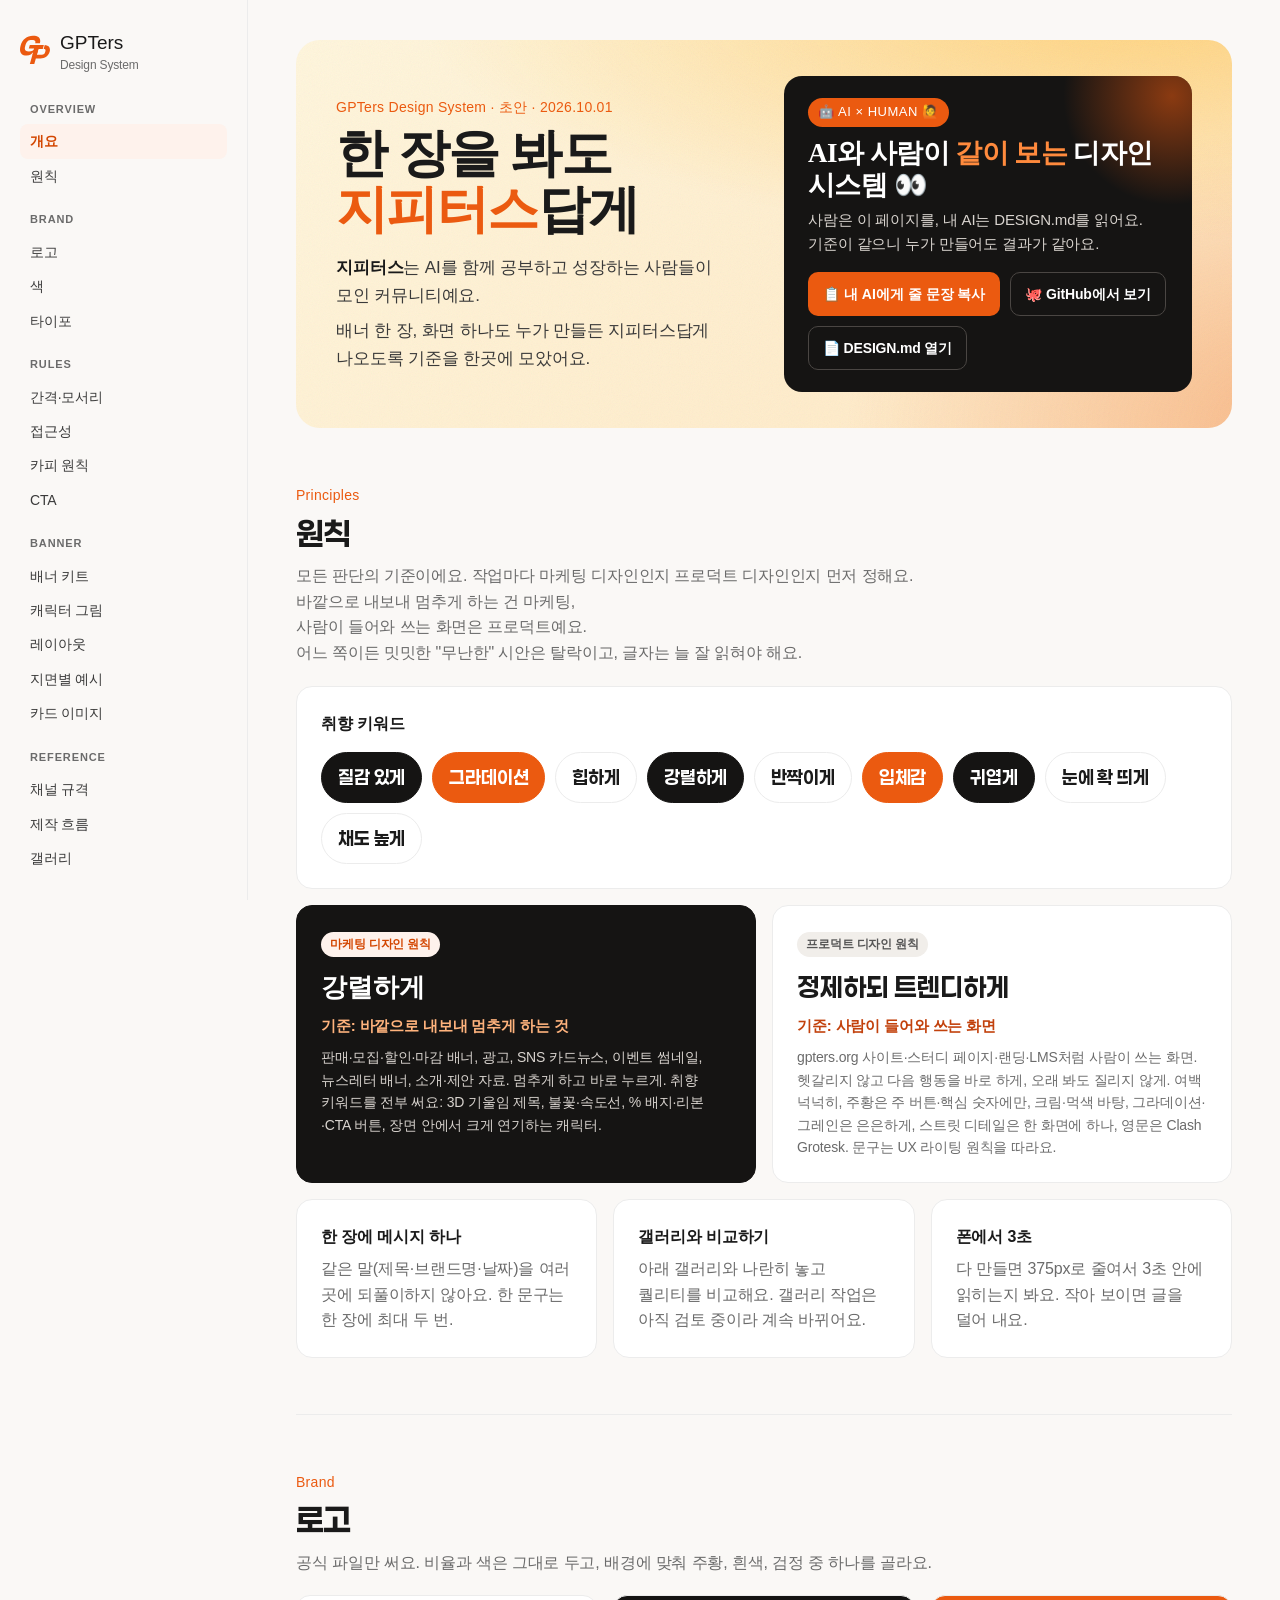
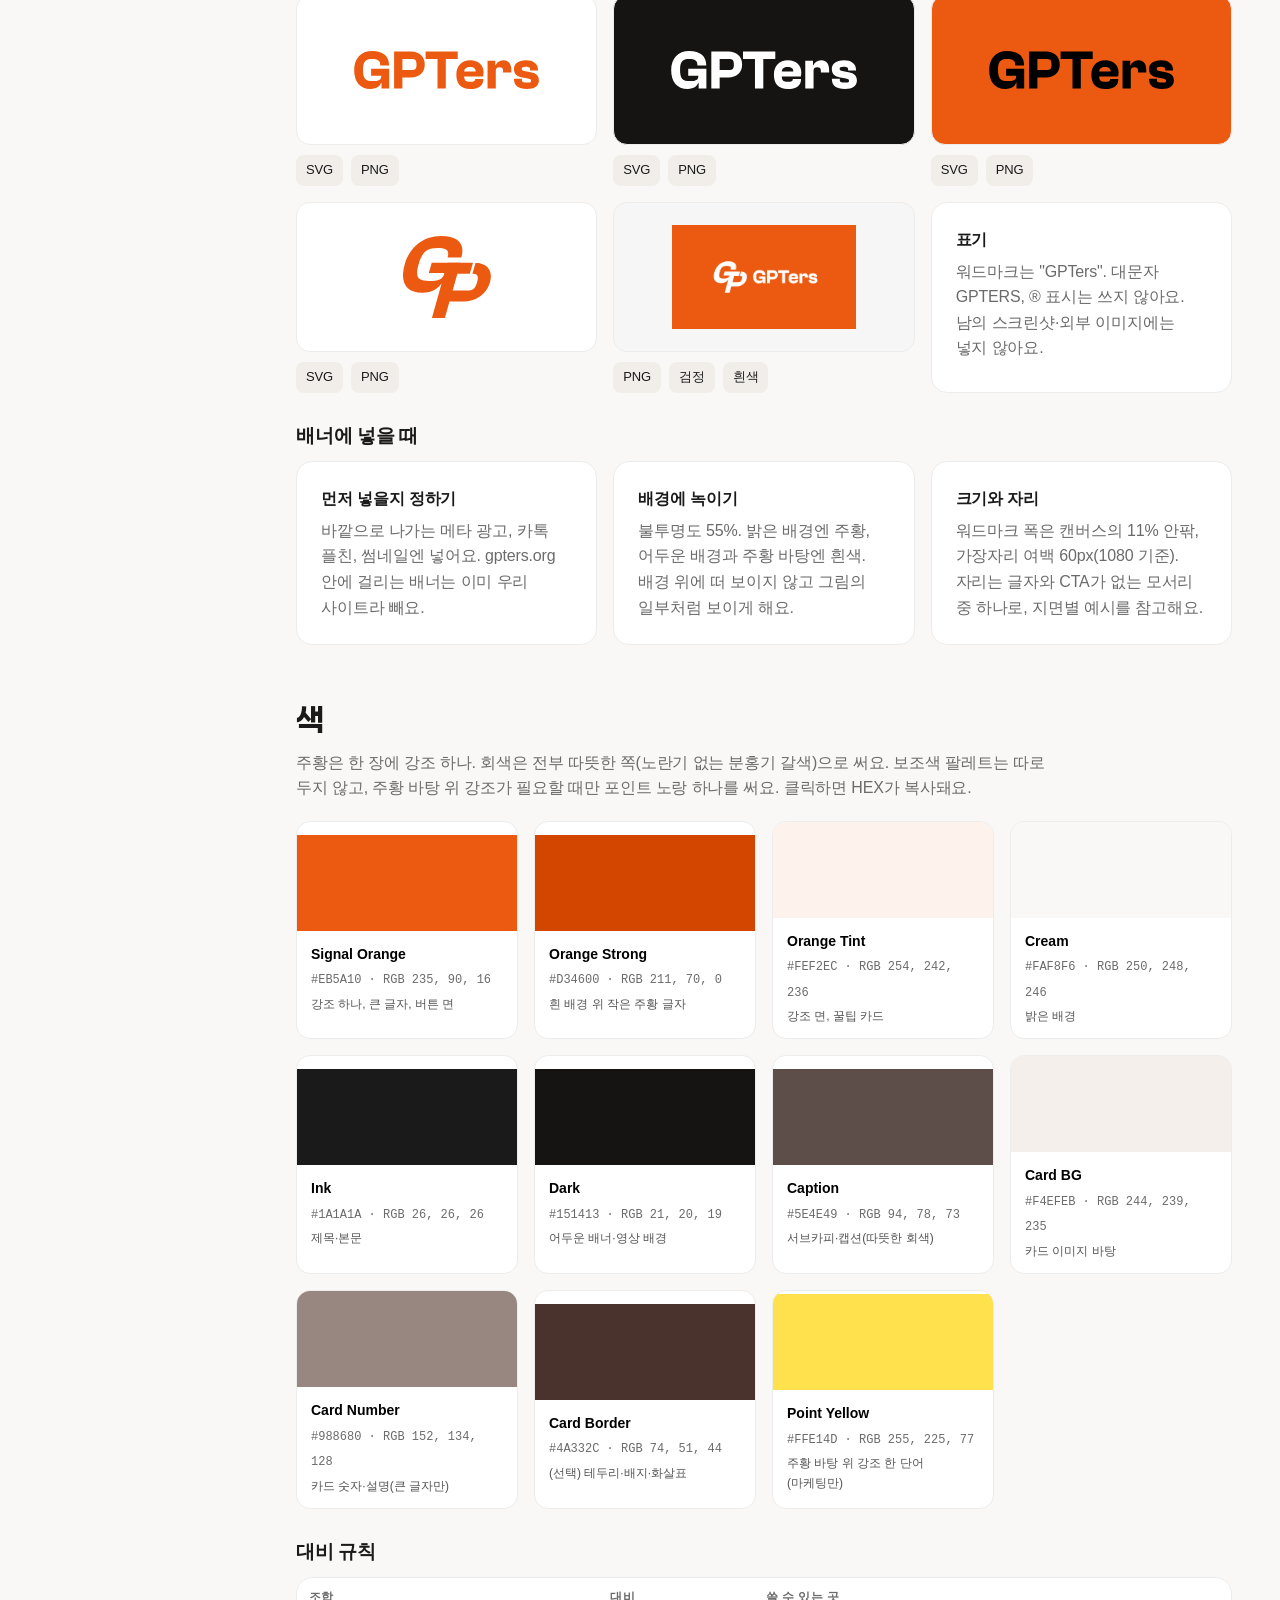
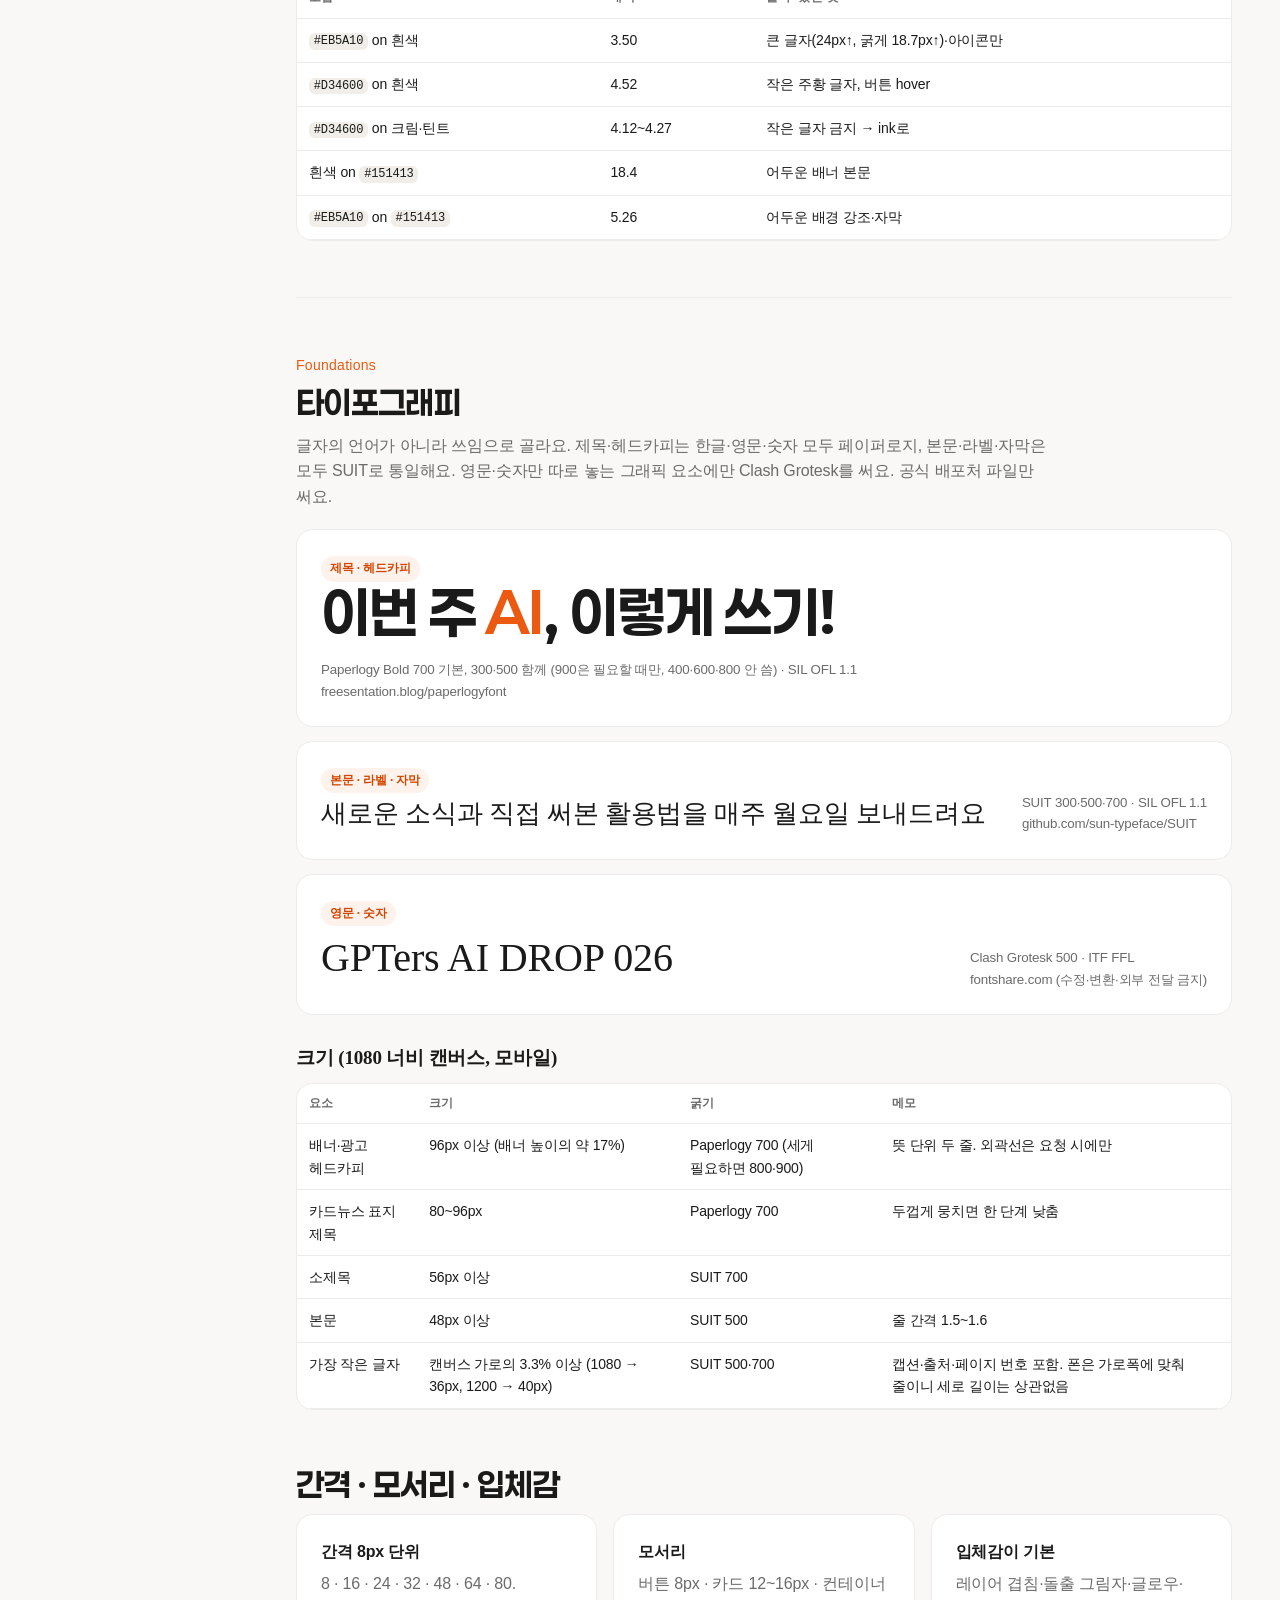
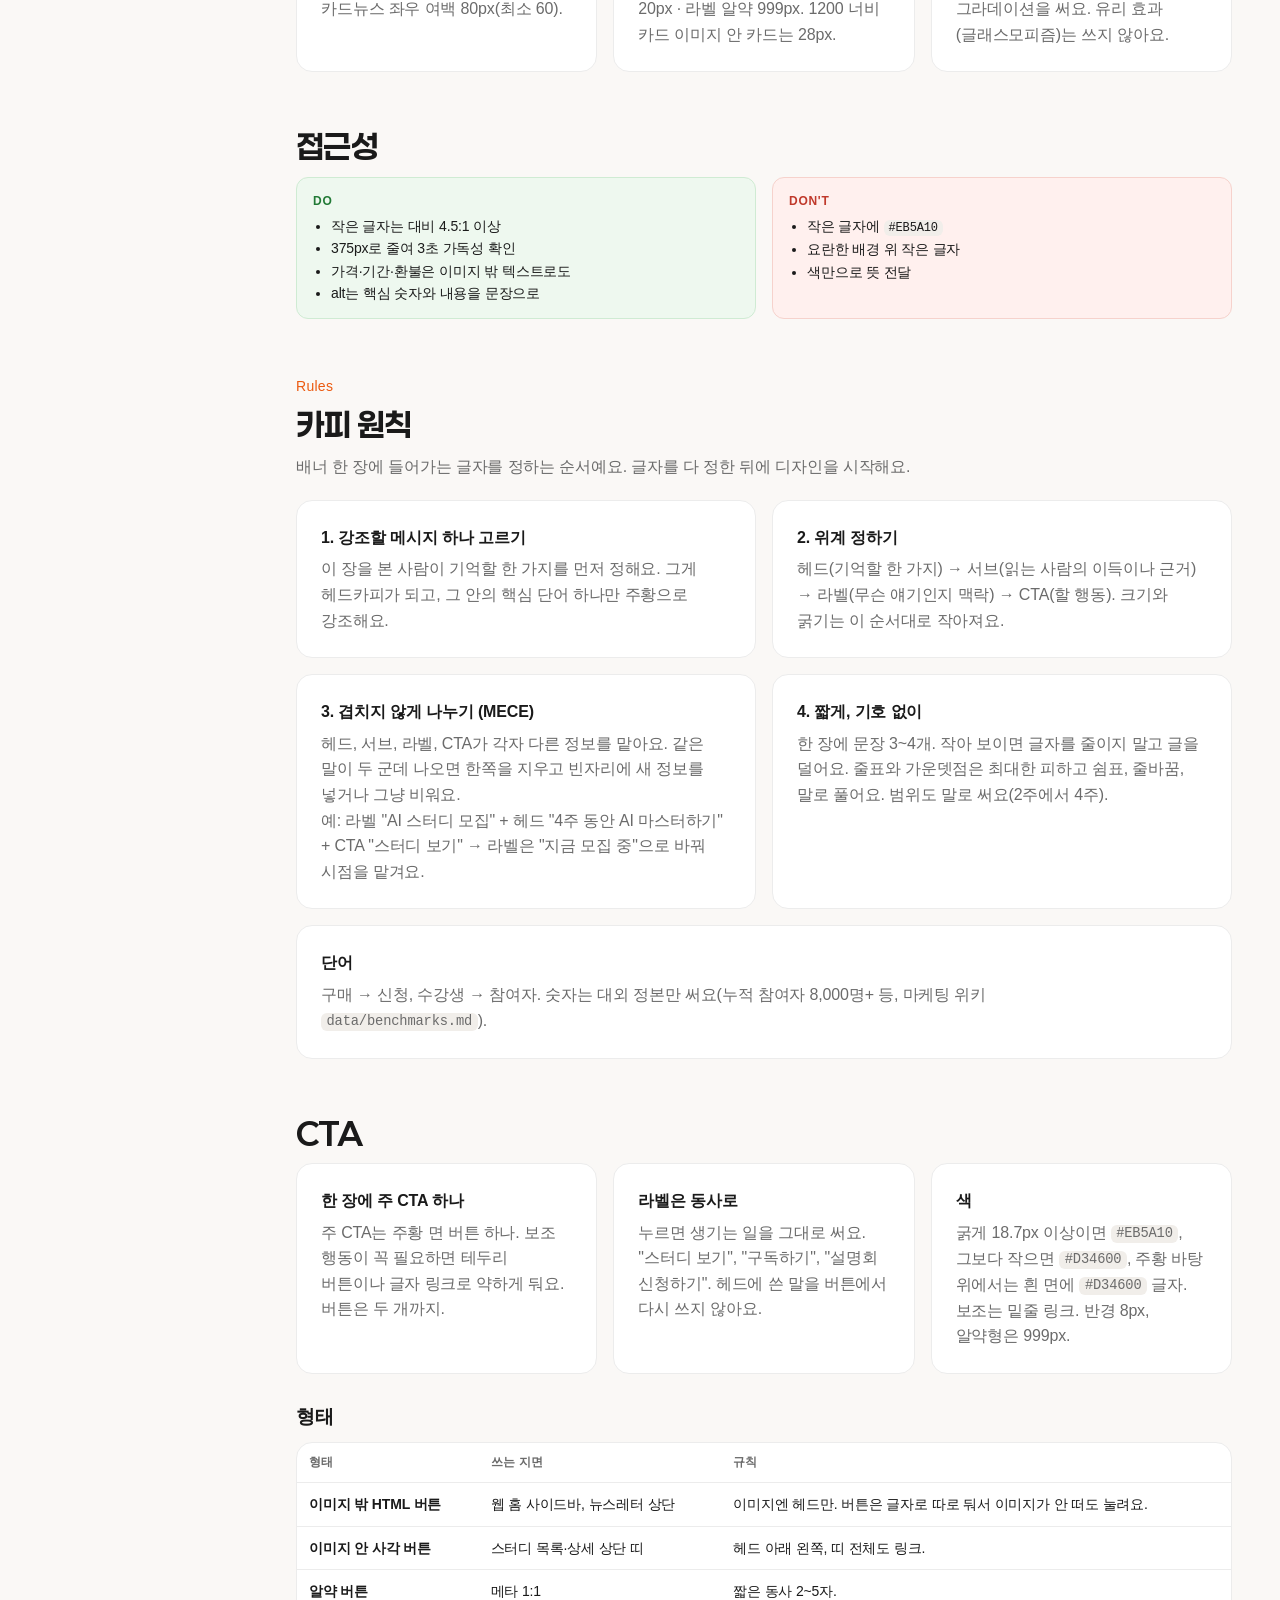
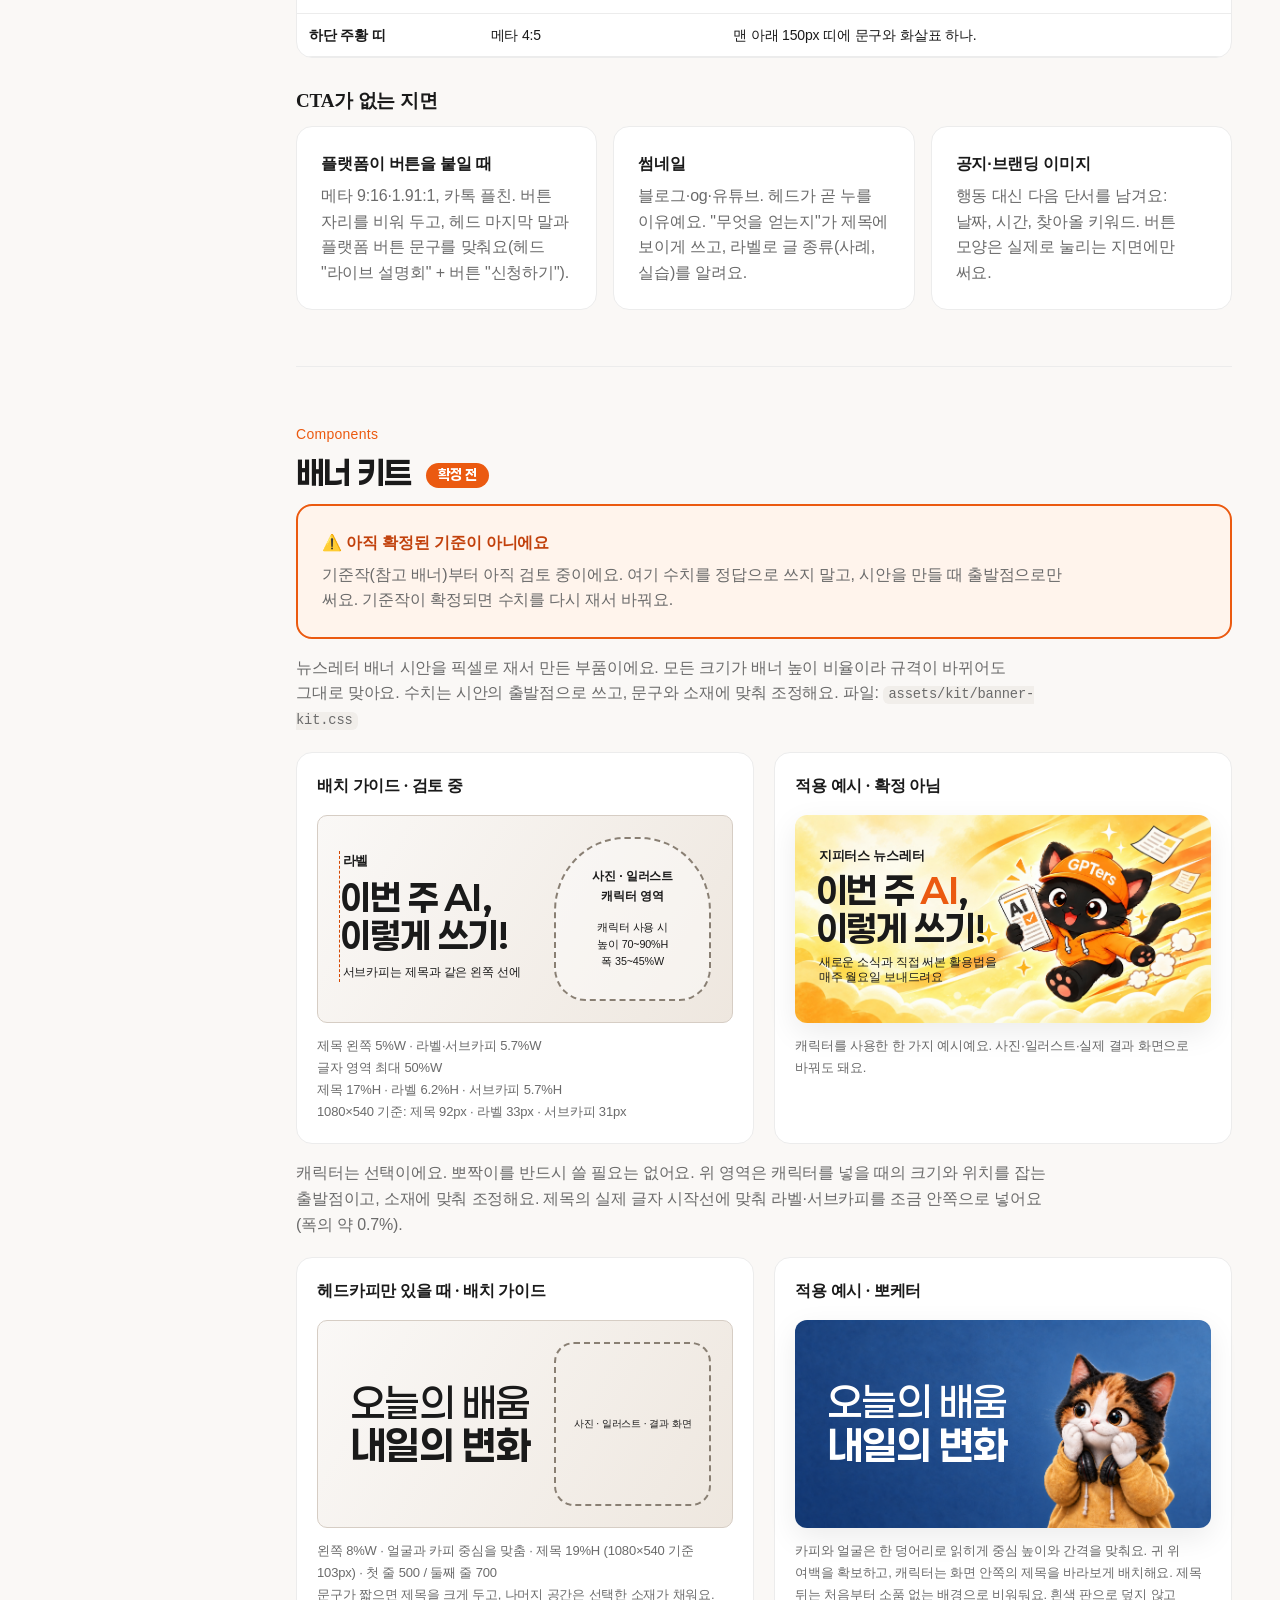
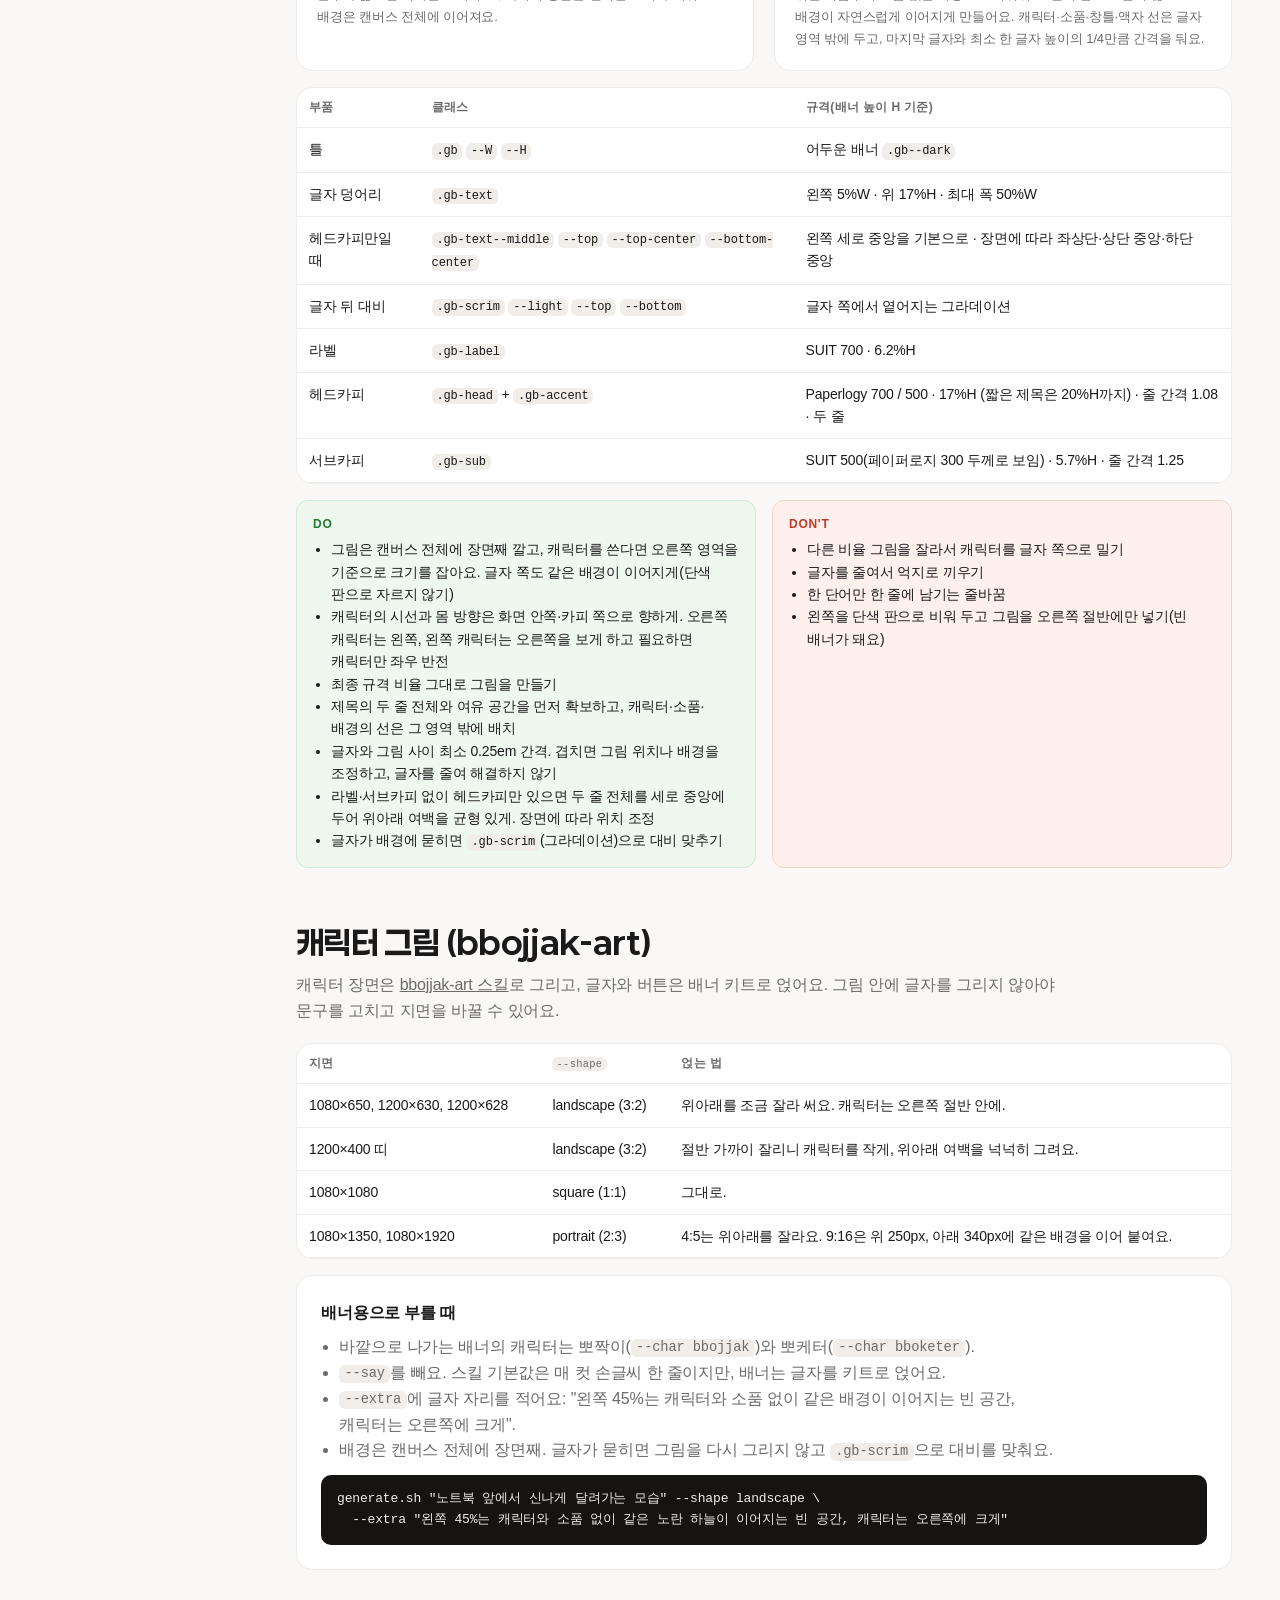
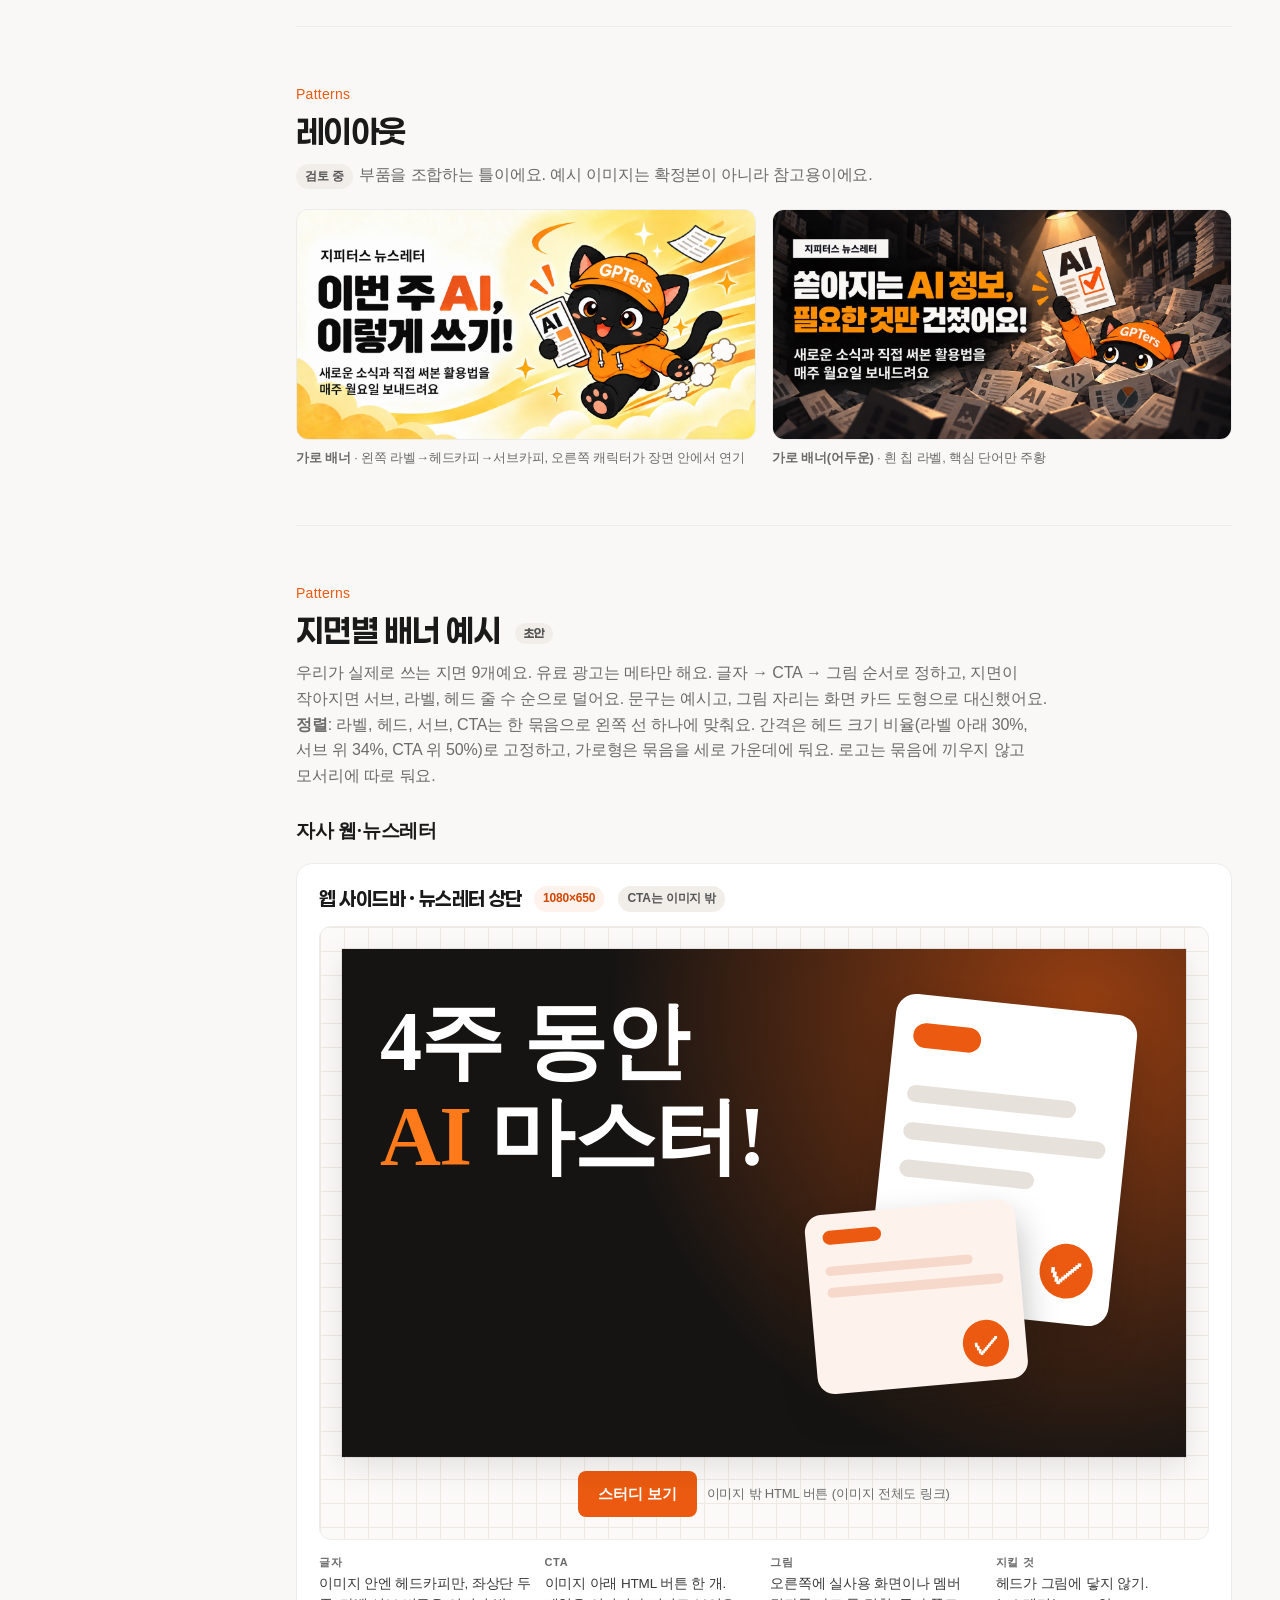
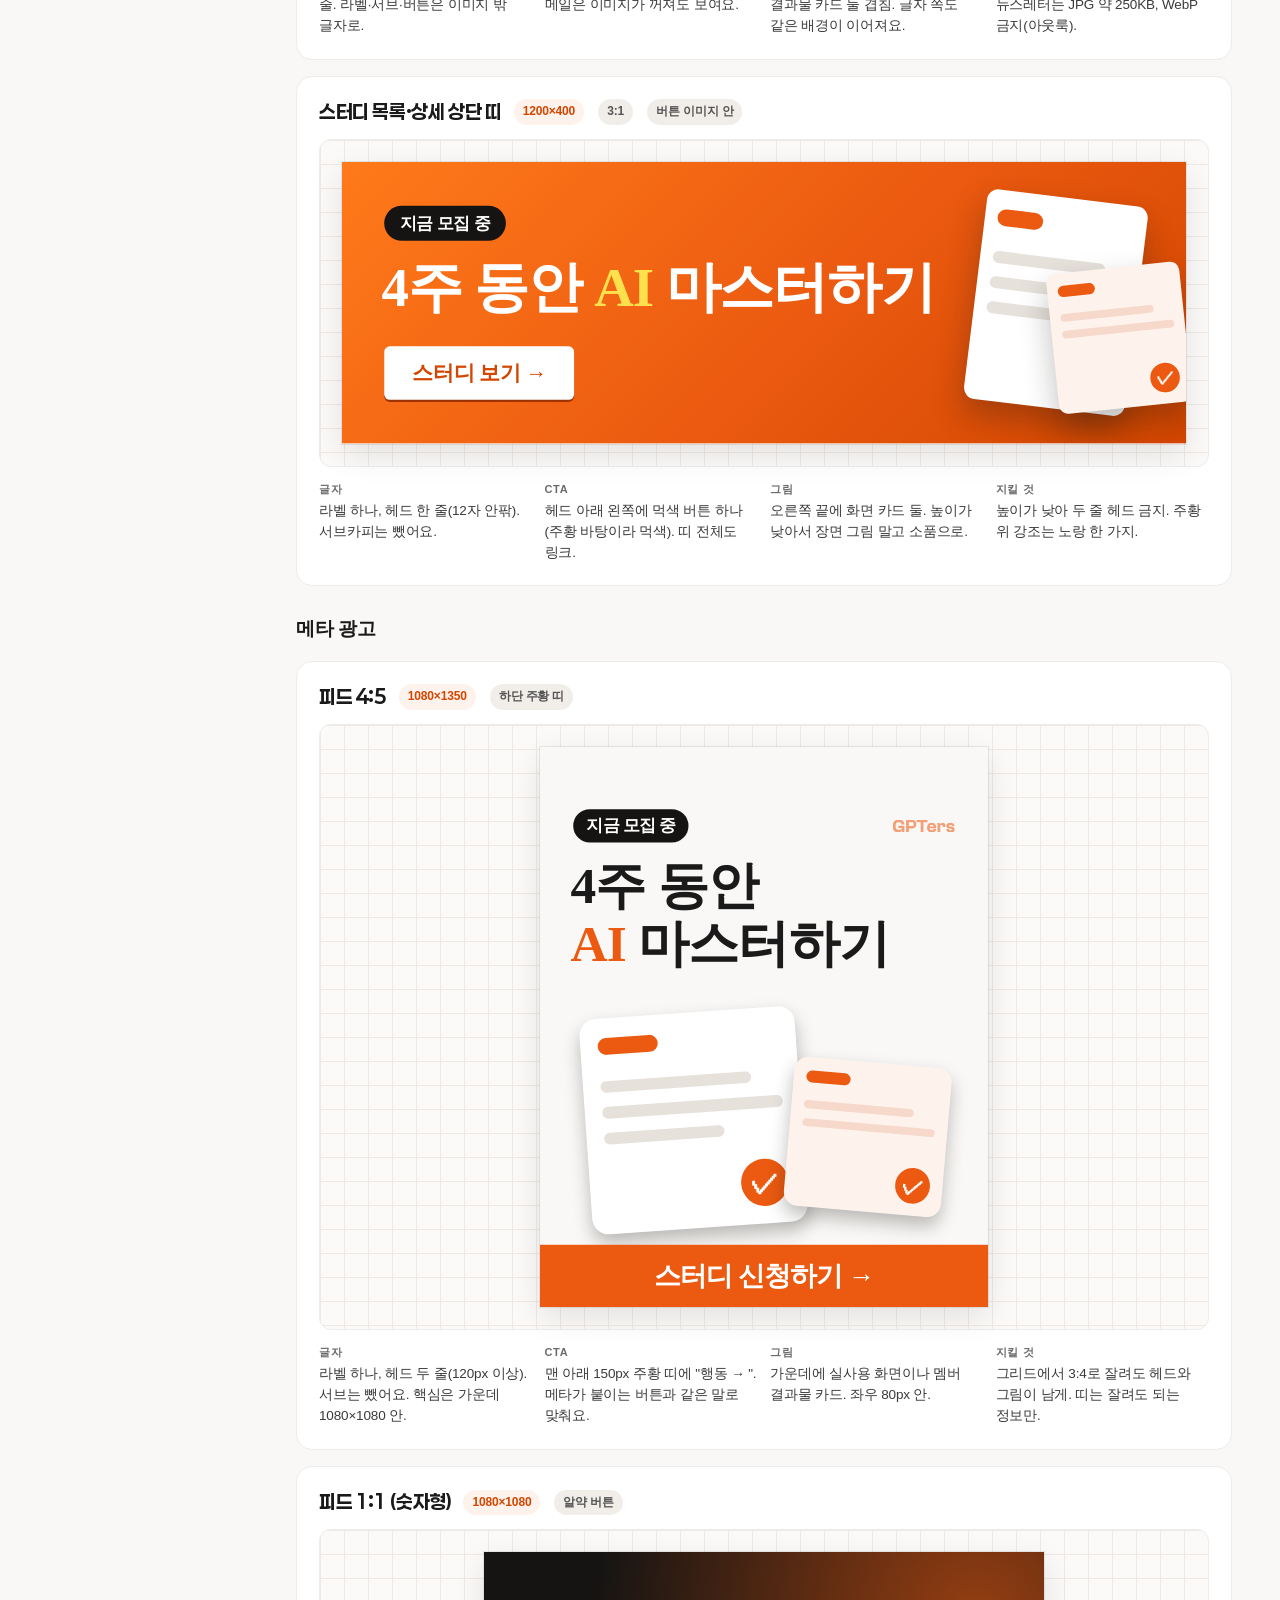
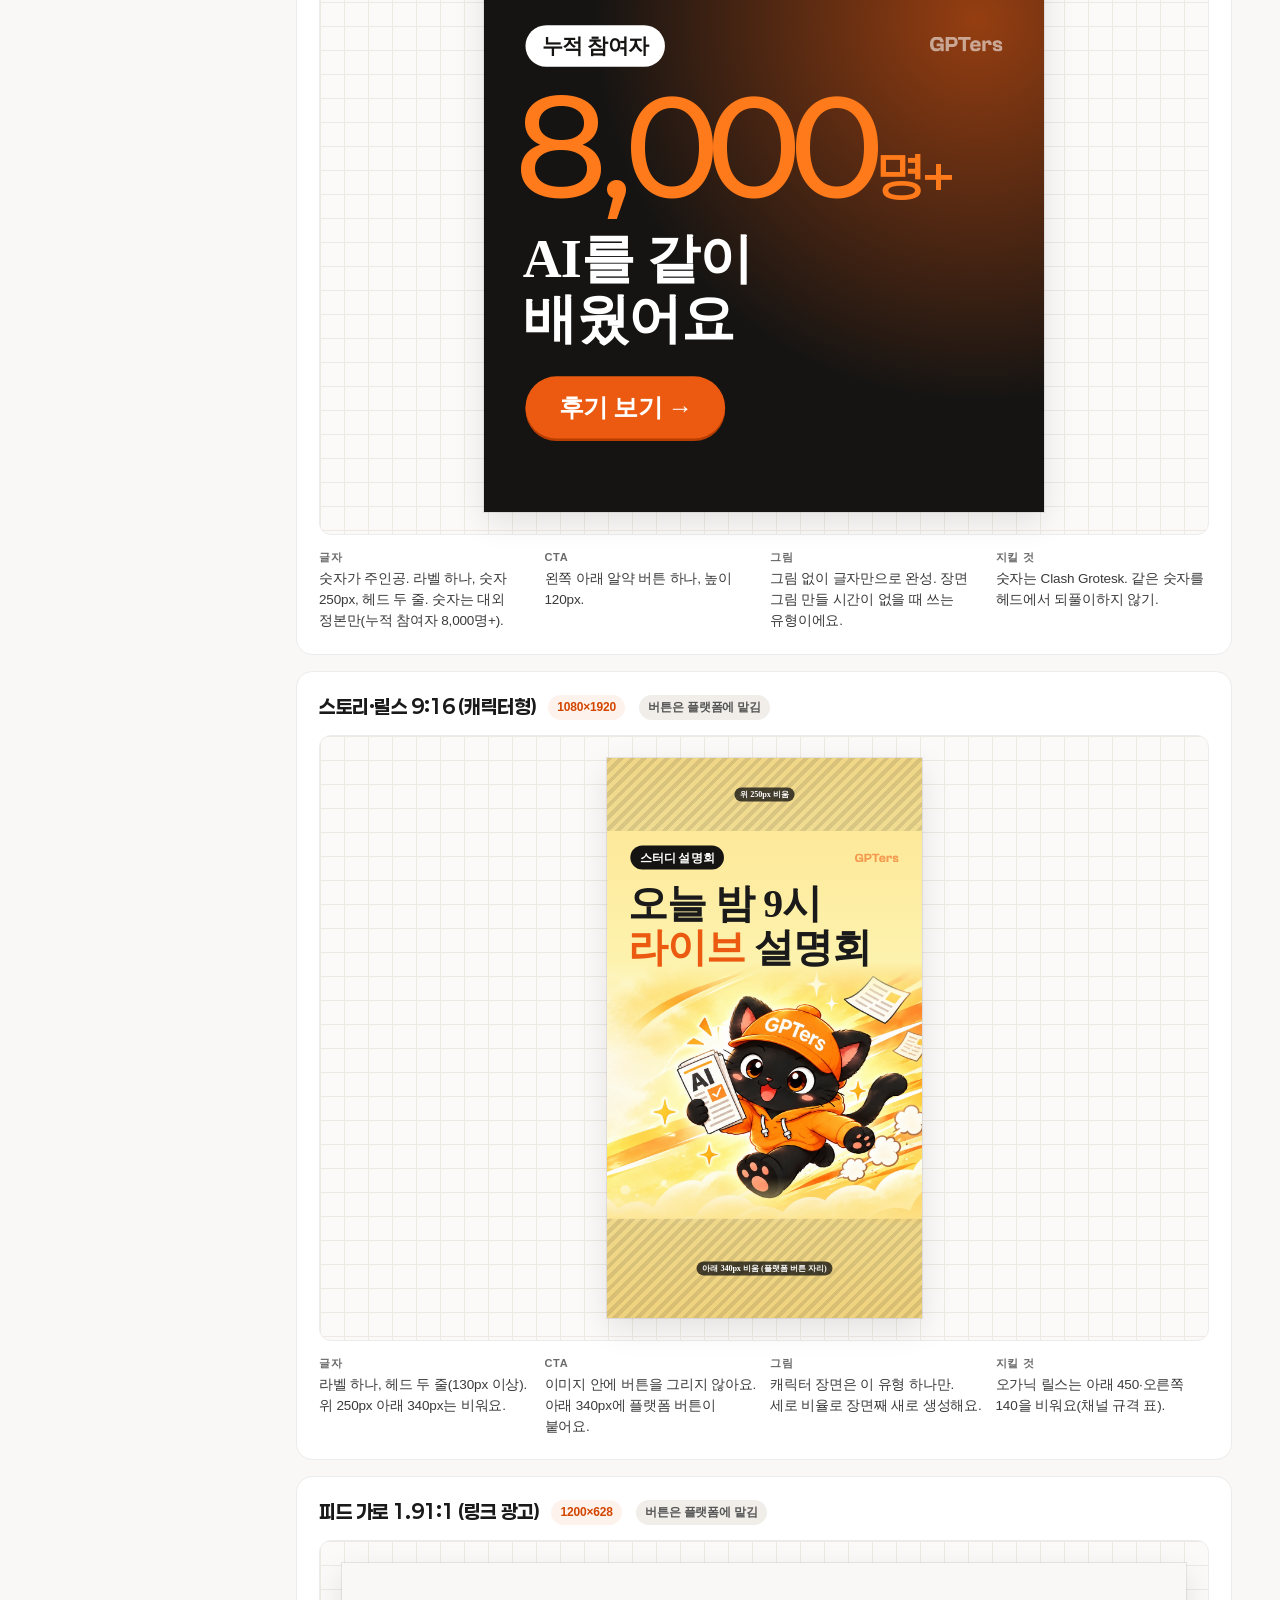
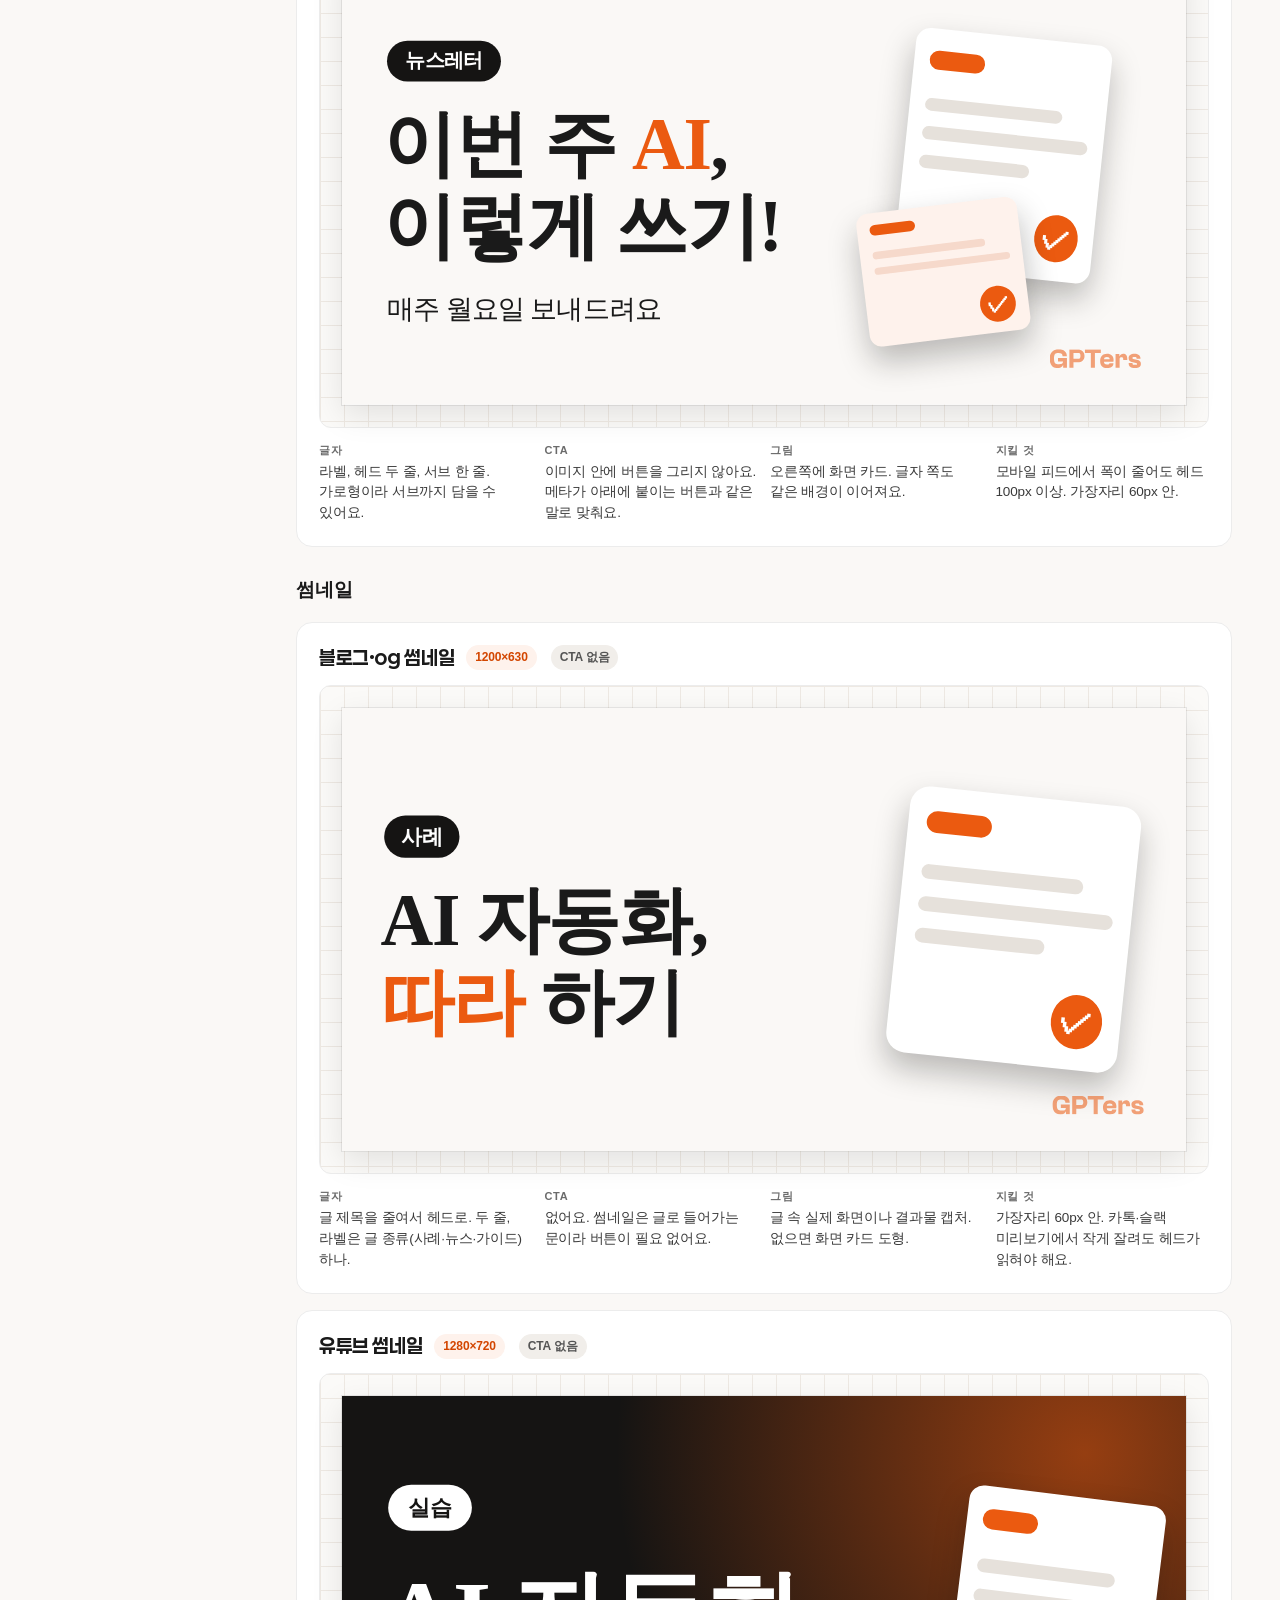
==== index.html @ fda900ae "사이트 CTA 설명·배너 예시 CSS를 주황 바탕 흰 버튼으로 Co-Authored-By: Claude Opus 5.5 <noreply@anthropic.com>" ====
<!DOCTYPE html>
<html lang="ko">
<head>
<meta charset="UTF-8" />
<meta name="viewport" content="width=device-width, initial-scale=1.0" />
<title>GPTers 디자인 시스템</title>
<meta name="description" content="지피터스 콘텐츠·마케팅 디자인의 원칙, 파운데이션, 컴포넌트, 패턴, 갤러리(초안)" />
<link rel="icon" href="assets/logo/mark-orange.svg" />
<link rel="preconnect" href="https://api.fontshare.com" crossorigin />
<link href="https://api.fontshare.com/v2/css?f[]=clash-grotesk@600&display=swap" rel="stylesheet" />
<link rel="stylesheet" href="assets/kit/banner-kit.css" />
<link rel="stylesheet" href="assets/kit/banner-slots.css" />
<style>
  @font-face{font-family:'Paperlogy';font-weight:300;font-display:swap;src:url(assets/fonts/Paperlogy-3Light.ttf) format('truetype')}
  @font-face{font-family:'Paperlogy';font-weight:500;font-display:swap;src:url(assets/fonts/Paperlogy-5Medium.ttf) format('truetype')}
  @font-face{font-family:'Paperlogy';font-weight:700;font-display:swap;src:url(assets/fonts/Paperlogy-7Bold.ttf) format('truetype')}
  @font-face{font-family:'Paperlogy';font-weight:900;font-display:swap;src:url(assets/fonts/Paperlogy-9Black.ttf) format('truetype')}
  @font-face{font-family:'SUIT';font-weight:300;font-display:swap;src:url(assets/fonts/SUIT-Light.woff2) format('woff2')}
  @font-face{font-family:'SUIT';font-weight:500;font-display:swap;src:url(assets/fonts/SUIT-Medium.woff2) format('woff2')}
  @font-face{font-family:'SUIT';font-weight:700;font-display:swap;src:url(assets/fonts/SUIT-Bold.woff2) format('woff2')}

  :root{
    --orange:#EB5A10; --orange-strong:#D34600; --tint:#FEF2EC;
    --bg:#FAF8F6; --panel:#FFFFFF; --ink:#1A1A1A; --muted:#6B6B6B; --line:#ECECEC; --dark:#151413;
    --radius:16px; --side:248px;
  }
  *{box-sizing:border-box;margin:0;padding:0}
  html{scroll-behavior:smooth;scroll-padding-top:24px}
  body{font-family:'SUIT',-apple-system,BlinkMacSystemFont,'Apple SD Gothic Neo',sans-serif;background:var(--bg);color:var(--ink);font-weight:500;line-height:1.6;-webkit-font-smoothing:antialiased;letter-spacing:-0.01em}
  a{color:inherit}
  code{font-weight:500;font-family:ui-monospace,Menlo,monospace;font-size:.86em;background:#F1EEEA;padding:.1em .4em;border-radius:6px}

  /* layout */
  .side{position:fixed;inset:0 auto 0 0;width:var(--side);padding:28px 20px;border-right:1px solid var(--line);background:var(--bg);overflow-y:auto}
  .brand{display:flex;align-items:center;gap:10px;margin-bottom:28px;text-decoration:none}
  .brand img{width:30px;height:30px}
  .brand b{font-family:'Clash Grotesk',sans-serif;font-weight:500;font-size:19px;letter-spacing:0}
  .brand span{font-size:12px;color:var(--muted);display:block;line-height:1.2}
  .nav-group{margin-bottom:18px}
  .nav-group p{font-size:11px;font-weight:700;color:var(--muted);letter-spacing:.08em;text-transform:uppercase;margin:0 0 6px 10px}
  .nav a{display:block;padding:6px 10px;border-radius:8px;font-size:14px;text-decoration:none;color:#3a3a3a}
  .nav a:hover{background:#F1EEEA}
  .nav a.on{background:var(--tint);color:var(--orange-strong);font-weight:700}
  main{margin-left:var(--side);padding:40px 48px 120px;max-width:calc(var(--side) + 1040px)}
  section{padding-top:56px}
  section:first-of-type{padding-top:0}
  .eyebrow{font-family:'Clash Grotesk',sans-serif;font-weight:500;color:var(--orange);font-size:14px;letter-spacing:.02em;margin-bottom:8px}
  h1{font-family:'Paperlogy';font-weight:900;font-size:clamp(34px,4.4vw,52px);line-height:1.08;letter-spacing:-0.03em}
  h1 em{font-style:normal;color:var(--orange)}
  h2{font-family:'Paperlogy';font-weight:700;font-size:32px;letter-spacing:-0.02em;line-height:1.2;margin-bottom:10px}
  h3{font-family:'SUIT';font-weight:700;font-size:19px;margin:28px 0 10px}
  .lead{font-size:18px;line-height:1.65;color:#3a3a3a;max-width:640px}
  body,p,h1,h2,h3,li,td{word-break:keep-all;overflow-wrap:break-word}
  .desc{color:var(--muted);max-width:760px;margin-bottom:20px}
  .card{background:var(--panel);border:1px solid var(--line);border-radius:var(--radius);padding:24px}
  .grid{display:grid;gap:16px}
  .g2{grid-template-columns:repeat(2,minmax(0,1fr))}
  .g3{grid-template-columns:repeat(3,minmax(0,1fr))}
  .g4{grid-template-columns:repeat(4,minmax(0,1fr))}
  .tag{display:inline-block;font-size:12px;font-weight:700;padding:3px 9px;border-radius:999px;background:var(--tint);color:var(--orange-strong);margin-right:6px}
  .tag.gray{background:#F1EEEA;color:#555}
  .hr{height:1px;background:var(--line);margin:56px 0 0}

  /* hero */
  .hero{padding:36px 40px;border-radius:24px;background:
      radial-gradient(1200px 400px at 90% -10%,rgba(255,178,26,.45),transparent 60%),
      radial-gradient(800px 500px at 110% 100%,rgba(235,90,16,.35),transparent 60%),
      linear-gradient(135deg,#FFF6DC,#FFE7C2);position:relative;overflow:hidden}
  .hero::after{content:"";position:absolute;inset:0;background-image:url("data:image/svg+xml,%3Csvg xmlns='http://www.w3.org/2000/svg' width='160' height='160'%3E%3Cfilter id='n'%3E%3CfeTurbulence type='fractalNoise' baseFrequency='.9' numOctaves='2'/%3E%3C/filter%3E%3Crect width='160' height='160' filter='url(%23n)' opacity='.07'/%3E%3C/svg%3E");pointer-events:none}
  .hero .lead{margin-top:18px}
  .hero-meta{margin-top:22px;display:flex;flex-wrap:wrap;gap:8px}
  .hero-grid{position:relative;z-index:1;display:grid;grid-template-columns:minmax(0,1fr) minmax(0,1fr);gap:40px;align-items:center}
  .hero-grid .ai-card{margin-top:0;width:auto;max-width:none}
  @media (max-width:1100px){.hero-grid{grid-template-columns:1fr;gap:22px}}
  .hero-intro{margin-top:16px;display:grid;gap:6px;max-width:640px}
  .hero-intro p{font-size:17px;line-height:1.65;color:#3a3a3a}
  .hero-intro b{color:var(--ink)}
  .ai-card{margin-top:22px;position:relative;z-index:1;border-radius:18px;padding:22px 24px;width:fit-content;max-width:600px;background:var(--dark);color:#fff;overflow:hidden}
  .ai-card::before{content:"";position:absolute;right:-90px;top:-90px;width:220px;height:220px;border-radius:50%;background:radial-gradient(circle,#EB5A10 0%,rgba(235,90,16,0) 70%);opacity:.55}
  .ai-card .pill{display:inline-block;font-family:'Clash Grotesk',sans-serif;font-weight:500;font-size:13px;letter-spacing:.04em;padding:4px 10px;border-radius:999px;background:#EB5A10;color:#fff}
  .ai-card h3{position:relative;margin:10px 0 6px;font-family:'Paperlogy';font-weight:900;font-size:clamp(22px,2.4vw,27px);line-height:1.2;letter-spacing:-0.02em}
  .ai-card h3 em{font-style:normal;color:#FF8A3D}
  .ai-card p{position:relative;font-size:15px;line-height:1.6;color:#D9D4CF;max-width:560px}
  .ai-actions{position:relative;margin-top:16px;display:flex;flex-wrap:wrap;gap:10px}
  .ai-actions a,.ai-actions button{font:inherit;font-size:14px;font-weight:700;padding:10px 14px;border-radius:10px;cursor:pointer;text-decoration:none;border:1.5px solid transparent;display:inline-flex;align-items:center;gap:8px}
  .ai-actions .primary{background:#EB5A10;color:#fff}
  .ai-actions .primary:hover{background:#D34600}
  .ai-actions .ghost{background:transparent;color:#fff;border-color:#4a4643}
  .ai-actions .ghost:hover{border-color:#fff}
  @media (max-width:640px){.ai-card{padding:22px 18px}.ai-actions a,.ai-actions button{width:100%;justify-content:center}}

  .kw{display:flex;flex-wrap:wrap;gap:10px;margin-top:16px}
  .kw span{font-family:'Paperlogy';font-weight:700;font-size:18px;padding:10px 16px;border-radius:999px;background:var(--panel);border:1px solid var(--line)}
  .kw span:nth-child(3n+1){background:var(--dark);color:#fff;border-color:var(--dark)}
  .kw span:nth-child(4n+2){background:var(--orange);color:#fff;border-color:var(--orange)}

  /* logo */
  .logo-tile{border-radius:14px;height:150px;display:flex;align-items:center;justify-content:center;border:1px solid var(--line)}
  .logo-tile img{max-width:62%;max-height:44%}
  .dl{display:flex;gap:8px;margin-top:10px;font-size:13px}
  .dl a{padding:5px 10px;border-radius:8px;background:#F1EEEA;text-decoration:none;font-weight:500}
  .dl a:hover{background:var(--tint);color:var(--orange-strong)}

  /* color */
  .sw{border-radius:14px;overflow:hidden;border:1px solid var(--line);background:var(--panel);cursor:pointer;text-align:left;font:inherit;padding:0}
  .sw i{display:block;height:96px}
  .sw div{padding:12px 14px}
  .sw b{display:block;font-size:14px}
  .sw small{color:var(--muted);font-family:ui-monospace,Menlo,monospace;font-size:12px}
  .sw em{display:block;font-style:normal;font-size:12px;color:#555;margin-top:4px}
  .toast{position:fixed;left:50%;bottom:28px;transform:translateX(-50%) translateY(20px);background:var(--dark);color:#fff;padding:10px 18px;border-radius:999px;font-size:14px;opacity:0;transition:.25s;pointer-events:none;z-index:9}
  .toast.show{opacity:1;transform:translateX(-50%)}

  /* type */
  .spec{display:flex;justify-content:space-between;align-items:flex-end;gap:16px;flex-wrap:wrap}
  .spec .big{font-size:56px;line-height:1.1}
  table{width:100%;border-collapse:collapse;font-size:14px}
  th,td{text-align:left;padding:10px 12px;border-bottom:1px solid var(--line);vertical-align:top}
  th{font-size:12px;color:var(--muted);font-weight:700;letter-spacing:.03em}
  .tbl{background:var(--panel);border:1px solid var(--line);border-radius:var(--radius);overflow:auto}

  /* components */
  .stage{background:
      linear-gradient(#EEE9E3 1px,transparent 1px) 0 0/24px 24px,
      linear-gradient(90deg,#EEE9E3 1px,transparent 1px) 0 0/24px 24px,#FBFAF8;
      border:1px solid var(--line);border-radius:var(--radius);padding:28px;display:flex;align-items:center;justify-content:center;min-height:140px;flex-wrap:wrap;gap:14px}
  .demo-wrap{width:100%}
  .demo-wrap .gb{border-radius:12px;box-shadow:0 10px 30px rgba(0,0,0,.08)}
  .do,.dont{border-radius:12px;padding:14px 16px;font-size:14px}
  .do{background:#EEF8EF;border:1px solid #CFEBD3}
  .dont{background:#FFF0EE;border:1px solid #F6D2CC}
  .do b,.dont b{display:block;font-size:12px;letter-spacing:.06em;margin-bottom:4px}
  .do b{color:#227A36}.dont b{color:#C0392B}
  .do ul,.dont ul{padding-left:18px}

  .kit-pair{display:grid;grid-template-columns:minmax(0,1fr) minmax(0,1fr);gap:20px}
  .kit-panel{min-width:0;padding:20px;border:1px solid var(--line);border-radius:16px;background:var(--panel)}
  .kit-panel h3{margin:0 0 16px;font-size:16px}
  .banner-guide,.headline-guide{position:relative;aspect-ratio:2/1;border:1px solid #D6CDC4;border-radius:10px;background:linear-gradient(120deg,#FAF8F6,#EEE7DF);overflow:hidden;container-type:inline-size}
  .guide-copy{position:absolute;left:5%;top:17%;width:50%;border-left:1px dashed #D34600;padding-left:0}
  .guide-copy strong{display:block;font-family:Paperlogy;font-weight:700;font-size:8.5cqw;line-height:1.08;letter-spacing:-.02em;white-space:nowrap}
  .guide-label{display:block;font-size:3.1cqw;font-weight:700;margin-bottom:1.9cqw}
  .guide-label,.guide-sub{margin-left:0.7cqw}
  .guide-sub{display:block;font-size:2.85cqw;margin-top:1.75cqw;white-space:nowrap}
  .guide-art{position:absolute;right:5%;top:10%;width:38%;height:80%;border:2px dashed #897F73;border-radius:45% 45% 20% 20%;display:flex;flex-direction:column;align-items:center;justify-content:center;text-align:center;font-size:3cqw;font-weight:700;background:#FFFFFF70}
  .guide-art span{font-size:2.6cqw;font-weight:500;margin-top:12px}
  .guide-note{margin:12px 0 0;font-size:13px;color:var(--muted);line-height:1.7}
  .headline-panel{margin-top:20px}
  .headline-guide strong{position:absolute;left:8%;top:50%;transform:translateY(-50%);font-family:Paperlogy;font-size:9.5cqw;font-weight:700;line-height:1.08;letter-spacing:-.02em;z-index:1}
  .headline-guide strong span{font-weight:500}
  .headline-art{position:absolute;right:5%;top:10%;width:38%;height:80%;border:2px dashed #897F73;display:flex;align-items:center;justify-content:center;border-radius:20px;font-size:2.5cqw;text-align:center}
  @media(max-width:1100px){.kit-pair{grid-template-columns:1fr}}

  /* patterns, gallery */
  .gallery-group{border:1px solid var(--line);border-radius:14px;background:var(--panel);margin-top:12px;overflow:hidden}
  .gallery-group summary{display:flex;align-items:center;justify-content:space-between;gap:16px;padding:18px 20px;cursor:pointer;list-style:none;font-weight:700}
  .gallery-group summary::-webkit-details-marker{display:none}
  .gallery-group summary::after{content:"＋";font-size:24px;line-height:1;color:var(--muted);flex-shrink:0}
  .gallery-group[open] summary::after{content:"−"}
  .gallery-group summary:hover{background:var(--bg)}
  .gallery-group summary:focus-visible{outline:2px solid var(--orange);outline-offset:-4px}
  .gallery-group .grid{padding:0 20px 20px;grid-template-columns:repeat(auto-fill,minmax(150px,1fr));gap:16px}
  .gallery-thumb{display:block;width:100%;padding:0;border:0;background:transparent;cursor:zoom-in;border-radius:12px}
  .gallery-thumb img{height:130px;object-fit:contain;background:#F6F6F6}
  .gallery-thumb:focus-visible{outline:2px solid var(--orange);outline-offset:4px}
  .image-viewer{border:0;border-radius:16px;padding:16px;background:var(--panel);max-width:92vw;max-height:92vh}
  .image-viewer::backdrop{background:rgba(0,0,0,.75)}
  .image-viewer img{display:block;max-width:85vw;max-height:75vh;object-fit:contain;margin:auto}
  .image-viewer header{display:flex;justify-content:space-between;align-items:center;gap:24px;margin-bottom:12px}
  .image-viewer button{cursor:pointer;border:1px solid var(--line);background:var(--bg);padding:8px 14px;border-radius:8px;font:inherit}
  @media(max-width:480px){.gallery-group .grid{grid-template-columns:repeat(2,minmax(0,1fr));padding:0 12px 12px}.gallery-thumb img{height:100px}}

  figure{margin:0}
  figure img{width:100%;display:block;border-radius:12px;border:1px solid var(--line);background:#fff}
  figcaption{font-size:13px;color:var(--muted);margin-top:8px}
  .steps{counter-reset:s;display:grid;gap:10px}
  .step{counter-increment:s;display:grid;grid-template-columns:44px 1fr;gap:12px;align-items:start;background:var(--panel);border:1px solid var(--line);border-radius:14px;padding:14px 16px}
  .step::before{content:counter(s);font-family:'Paperlogy';font-weight:700;font-size:22px;color:#fff;background:var(--orange);width:44px;height:44px;border-radius:12px;display:flex;align-items:center;justify-content:center}
  .step b{display:block}
  .step span{color:var(--muted);font-size:14px}
  footer{margin-top:80px;color:var(--muted);font-size:13px;display:flex;gap:16px;flex-wrap:wrap;align-items:center}
  footer img{height:18px;opacity:.6}

  @media (max-width:1100px){.g4{grid-template-columns:repeat(2,minmax(0,1fr))}.g3{grid-template-columns:repeat(2,minmax(0,1fr))}}
  @media (max-width:820px){
    :root{--side:0px}
    .side{position:sticky;top:0;inset:auto;width:auto;height:auto;padding:12px 16px;border-right:0;border-bottom:1px solid var(--line);z-index:5;display:flex;align-items:center;gap:14px;overflow-x:auto;white-space:nowrap}
    .brand{margin:0}.brand span{display:none}
    .nav{display:flex;gap:2px}.nav-group{display:flex;margin:0;gap:2px}.nav-group p{display:none}.nav a{white-space:nowrap}
    main{margin-left:0;padding:24px 16px 80px}
    .hero{padding:28px 20px}
    .g2,.g3,.g4{grid-template-columns:minmax(0,1fr)}
    .spec .big{font-size:40px}
  }
</style>
</head>
<body>

<aside class="side">
  <a class="brand" href="#overview"><img src="assets/logo/mark-orange.svg" alt="" /><div><b>GPTers</b><span>Design System</span></div></a>
  <nav class="nav">
    <div class="nav-group"><p>Overview</p><a href="#overview">개요</a><a href="#principles">원칙</a></div>
    <div class="nav-group"><p>Brand</p><a href="#logo">로고</a><a href="#color">색</a><a href="#type">타이포</a></div>
    <div class="nav-group"><p>Rules</p><a href="#spacing">간격·모서리</a><a href="#a11y">접근성</a><a href="#copy">카피 원칙</a><a href="#cta">CTA</a></div>
    <div class="nav-group"><p>Banner</p><a href="#kit">배너 키트</a><a href="#art">캐릭터 그림</a><a href="#layouts">레이아웃</a><a href="#slots">지면별 예시</a><a href="#cards">카드 이미지</a></div>
    <div class="nav-group"><p>Reference</p><a href="#channels">채널 규격</a><a href="#workflow">제작 흐름</a><a href="#gallery">갤러리</a></div>
  </nav>
</aside>

<main>

<section id="overview">
  <div class="hero">
    <div class="hero-grid">
    <div class="hero-left">
    <div class="eyebrow">GPTers Design System · 초안 · 2026.10.01</div>
    <h1>한 장을 봐도<br><em>지피터스</em>답게</h1>
    <div class="hero-intro">
      <p><b>지피터스</b>는 AI를 함께 공부하고 성장하는 사람들이 모인 커뮤니티예요.</p>
      <p>배너 한 장, 화면 하나도 누가 만들든 지피터스답게 나오도록 기준을 한곳에 모았어요.</p>
    </div>
    </div>
    <div class="ai-card">
      <span class="pill">🤖 AI × HUMAN 🙋</span>
      <h3>AI와 사람이 <em>같이 보는</em> 디자인 시스템 👀</h3>
      <p>사람은 이 페이지를, 내 AI는 DESIGN.md를 읽어요. 기준이 같으니 누가 만들어도 결과가 같아요.</p>
      <div class="ai-actions">
        <button class="primary" type="button" data-copy="https://gpters-design.vercel.app/DESIGN.md 를 읽고, 이 지피터스 디자인 시스템 기준으로 만들어 줘.">📋 내 AI에게 줄 문장 복사</button>
        <a class="ghost" href="https://github.com/chat-prompt/gpters-design-system" target="_blank" rel="noopener">🐙 GitHub에서 보기</a>
        <a class="ghost" href="DESIGN.md" target="_blank" rel="noopener">📄 DESIGN.md 열기</a>
      </div>
    </div>
    </div>
  </div>
</section>

<section id="principles">
  <div class="eyebrow">Principles</div>
  <h2>원칙</h2>
  <p class="desc">모든 판단의 기준이에요. 작업마다 마케팅 디자인인지 프로덕트 디자인인지 먼저 정해요.<br>바깥으로 내보내 멈추게 하는 건 마케팅,<br>사람이 들어와 쓰는 화면은 프로덕트예요.<br>어느 쪽이든 밋밋한 "무난한" 시안은 탈락이고, 글자는 늘 잘 읽혀야 해요.</p>
  <div class="card">
    <b>취향 키워드</b>
    <div class="kw"><span>질감 있게</span><span>그라데이션</span><span>힙하게</span><span>강렬하게</span><span>반짝이게</span><span>입체감</span><span>귀엽게</span><span>눈에 확 띄게</span><span>채도 높게</span></div>
  </div>
  <div class="grid g2" style="margin-top:16px">
    <div class="card" style="background:var(--dark);color:#fff;border-color:var(--dark)"><span class="tag">마케팅 디자인 원칙</span>
      <h3 style="margin:10px 0 6px;font-family:'Paperlogy';font-weight:900;font-size:26px">강렬하게</h3>
      <p style="margin:0 0 8px;font-weight:700;font-size:15px;color:#FFB37D">기준: 바깥으로 내보내 멈추게 하는 것</p>
      <p style="color:#d9d4cf;font-size:14px">판매·모집·할인·마감 배너, 광고, SNS 카드뉴스, 이벤트 썸네일, 뉴스레터 배너, 소개·제안 자료. 멈추게 하고 바로 누르게. 취향 키워드를 전부 써요: 3D 기울임 제목, 불꽃·속도선, % 배지·리본·CTA 버튼, 장면 안에서 크게 연기하는 캐릭터.</p></div>
    <div class="card"><span class="tag gray">프로덕트 디자인 원칙</span>
      <h3 style="margin:10px 0 6px;font-family:'Paperlogy';font-weight:700;font-size:26px">정제하되 트렌디하게</h3>
      <p style="margin:0 0 8px;font-weight:700;font-size:15px;color:#C2410C">기준: 사람이 들어와 쓰는 화면</p>
      <p class="desc" style="margin:0;font-size:14px">gpters.org 사이트·스터디 페이지·랜딩·LMS처럼 사람이 쓰는 화면. 헷갈리지 않고 다음 행동을 바로 하게, 오래 봐도 질리지 않게. 여백 넉넉히, 주황은 주 버튼·핵심 숫자에만, 크림·먹색 바탕, 그라데이션·그레인은 은은하게, 스트릿 디테일은 한 화면에 하나, 영문은 Clash Grotesk. 문구는 UX 라이팅 원칙을 따라요.</p></div>
  </div>
  <div class="grid g3" style="margin-top:16px">
    <div class="card"><b>한 장에 메시지 하나</b><p class="desc" style="margin:6px 0 0">같은 말(제목·브랜드명·날짜)을 여러 곳에 되풀이하지 않아요. 한 문구는 한 장에 최대 두 번.</p></div>
    <div class="card"><b>갤러리와 비교하기</b><p class="desc" style="margin:6px 0 0">아래 갤러리와 나란히 놓고 퀄리티를 비교해요. 갤러리 작업은 아직 검토 중이라 계속 바뀌어요.</p></div>
    <div class="card"><b>폰에서 3초</b><p class="desc" style="margin:6px 0 0">다 만들면 375px로 줄여서 3초 안에 읽히는지 봐요. 작아 보이면 글을 덜어 내요.</p></div>
  </div>
</section>

<div class="hr"></div>

<section id="logo">
  <div class="eyebrow">Brand</div>
  <h2>로고</h2>
  <p class="desc">공식 파일만 써요. 비율과 색은 그대로 두고, 배경에 맞춰 주황, 흰색, 검정 중 하나를 골라요.</p>
  <div class="grid g3">
    <div><div class="logo-tile" style="background:#fff"><img src="assets/logo/wordmark-orange.svg" alt="GPTers 워드마크 주황" /></div>
      <div class="dl"><a href="assets/logo/wordmark-orange.svg" download>SVG</a><a href="assets/logo/name-orange.png" download>PNG</a></div></div>
    <div><div class="logo-tile" style="background:var(--dark)"><img src="assets/logo/wordmark-white.svg" alt="GPTers 워드마크 흰색" /></div>
      <div class="dl"><a href="assets/logo/wordmark-white.svg" download>SVG</a><a href="assets/logo/name-white.png" download>PNG</a></div></div>
    <div><div class="logo-tile" style="background:var(--orange)"><img src="assets/logo/wordmark-black.svg" alt="GPTers 워드마크 검정" /></div>
      <div class="dl"><a href="assets/logo/wordmark-black.svg" download>SVG</a><a href="assets/logo/name-black.png" download>PNG</a></div></div>
  </div>
  <div class="grid g3" style="margin-top:16px">
    <div><div class="logo-tile" style="background:#fff"><img src="assets/logo/mark-orange.svg" alt="GPTers 심볼" style="max-height:56%" /></div>
      <div class="dl"><a href="assets/logo/mark-orange.svg" download>SVG</a><a href="assets/logo/icon-orange.png" download>PNG</a></div></div>
    <div><div class="logo-tile" style="background:#F6F6F6"><img src="assets/logo/logoname-16-9-orange.png" alt="GPTers 로고+워드마크" style="max-width:70%;max-height:70%" /></div>
      <div class="dl"><a href="assets/logo/logoname-16-9-orange.png" download>PNG</a><a href="assets/logo/logoname-16-9-black.png" download>검정</a><a href="assets/logo/logoname-16-9-white.png" download>흰색</a></div></div>
    <div class="card"><b>표기</b><p class="desc" style="margin:6px 0 0">워드마크는 "GPTers". 대문자 GPTERS, ® 표시는 쓰지 않아요. 남의 스크린샷·외부 이미지에는 넣지 않아요.</p></div>
  </div>

  <h3>배너에 넣을 때</h3>
  <div class="grid g3">
    <div class="card"><b>먼저 넣을지 정하기</b><p class="desc" style="margin:6px 0 0">바깥으로 나가는 메타 광고, 카톡 플친, 썸네일엔 넣어요. gpters.org 안에 걸리는 배너는 이미 우리 사이트라 빼요.</p></div>
    <div class="card"><b>배경에 녹이기</b><p class="desc" style="margin:6px 0 0">불투명도 55%. 밝은 배경엔 주황, 어두운 배경과 주황 바탕엔 흰색. 배경 위에 떠 보이지 않고 그림의 일부처럼 보이게 해요.</p></div>
    <div class="card"><b>크기와 자리</b><p class="desc" style="margin:6px 0 0">워드마크 폭은 캔버스의 11% 안팎, 가장자리 여백 60px(1080 기준). 자리는 글자와 CTA가 없는 모서리 중 하나로, 지면별 예시를 참고해요.</p></div>
  </div>
</section>

<section id="color">
  <h2>색</h2>
  <p class="desc">주황은 한 장에 강조 하나. 회색은 전부 따뜻한 쪽(노란기 없는 분홍기 갈색)으로 써요. 보조색 팔레트는 따로 두지 않고, 주황 바탕 위 강조가 필요할 때만 포인트 노랑 하나를 써요. 클릭하면 HEX가 복사돼요.</p>
  <div class="grid g4" id="swatches"></div>
  <h3>대비 규칙</h3>
  <div class="tbl"><table>
    <tr><th>조합</th><th>대비</th><th>쓸 수 있는 곳</th></tr>
    <tr><td><code>#EB5A10</code> on 흰색</td><td>3.50</td><td>큰 글자(24px↑, 굵게 18.7px↑)·아이콘만</td></tr>
    <tr><td><code>#D34600</code> on 흰색</td><td>4.52</td><td>작은 주황 글자, 버튼 hover</td></tr>
    <tr><td><code>#D34600</code> on 크림·틴트</td><td>4.12~4.27</td><td>작은 글자 금지 → ink로</td></tr>
    <tr><td>흰색 on <code>#151413</code></td><td>18.4</td><td>어두운 배너 본문</td></tr>
    <tr><td><code>#EB5A10</code> on <code>#151413</code></td><td>5.26</td><td>어두운 배경 강조·자막</td></tr>
  </table></div>
</section>

<div class="hr"></div>

<section id="type">
  <div class="eyebrow">Foundations</div>
  <h2>타이포그래피</h2>
  <p class="desc">글자의 언어가 아니라 쓰임으로 골라요. 제목·헤드카피는 한글·영문·숫자 모두 페이퍼로지, 본문·라벨·자막은 모두 SUIT로 통일해요. 영문·숫자만 따로 놓는 그래픽 요소에만 Clash Grotesk를 써요. 공식 배포처 파일만 써요.</p>
  <div class="grid" style="gap:14px">
    <div class="card spec"><div><span class="tag">제목 · 헤드카피</span><div class="big" style="font-family:'Paperlogy';font-weight:700;letter-spacing:-0.02em">이번 주 <span style="color:var(--orange)">AI</span>, 이렇게 쓰기!</div></div><small class="desc" style="margin:0">Paperlogy Bold 700 기본, 300·500 함께 (900은 필요할 때만, 400·600·800 안 씀) · SIL OFL 1.1<br>freesentation.blog/paperlogyfont</small></div>
    <div class="card spec"><div><span class="tag">본문 · 라벨 · 자막</span><div style="font-family:'SUIT';font-weight:500;font-size:26px">새로운 소식과 직접 써본 활용법을 매주 월요일 보내드려요</div></div><small class="desc" style="margin:0">SUIT 300·500·700 · SIL OFL 1.1<br>github.com/sun-typeface/SUIT</small></div>
    <div class="card spec"><div><span class="tag">영문 · 숫자</span><div style="font-family:'Clash Grotesk';font-weight:500;font-size:40px">GPTers AI DROP 026</div></div><small class="desc" style="margin:0">Clash Grotesk 500 · ITF FFL<br>fontshare.com (수정·변환·외부 전달 금지)</small></div>
  </div>
  <h3>크기 (1080 너비 캔버스, 모바일)</h3>
  <div class="tbl"><table>
    <tr><th>요소</th><th>크기</th><th>굵기</th><th>메모</th></tr>
    <tr><td>배너·광고 헤드카피</td><td>96px 이상 (배너 높이의 약 17%)</td><td>Paperlogy 700 (세게 필요하면 800·900)</td><td>뜻 단위 두 줄. 외곽선은 요청 시에만</td></tr>
    <tr><td>카드뉴스 표지 제목</td><td>80~96px</td><td>Paperlogy 700</td><td>두껍게 뭉치면 한 단계 낮춤</td></tr>
    <tr><td>소제목</td><td>56px 이상</td><td>SUIT 700</td><td></td></tr>
    <tr><td>본문</td><td>48px 이상</td><td>SUIT 500</td><td>줄 간격 1.5~1.6</td></tr>
    <tr><td>가장 작은 글자</td><td>캔버스 가로의 3.3% 이상 (1080 → 36px, 1200 → 40px)</td><td>SUIT 500·700</td><td>캡션·출처·페이지 번호 포함. 폰은 가로폭에 맞춰 줄이니 세로 길이는 상관없음</td></tr>
  </table></div>
</section>

<section id="spacing">
  <h2>간격 · 모서리 · 입체감</h2>
  <div class="grid g3">
    <div class="card"><b>간격 8px 단위</b><p class="desc" style="margin:6px 0 0">8 · 16 · 24 · 32 · 48 · 64 · 80. 카드뉴스 좌우 여백 80px(최소 60).</p></div>
    <div class="card"><b>모서리</b><p class="desc" style="margin:6px 0 0">버튼 8px · 카드 12~16px · 컨테이너 20px · 라벨 알약 999px. 1200 너비 카드 이미지 안 카드는 28px.</p></div>
    <div class="card"><b>입체감이 기본</b><p class="desc" style="margin:6px 0 0">레이어 겹침·돌출 그림자·글로우·그라데이션을 써요. 유리 효과(글래스모피즘)는 쓰지 않아요.</p></div>
  </div>
</section>

<section id="a11y">
  <h2>접근성</h2>
  <div class="grid g2">
    <div class="do"><b>DO</b><ul><li>작은 글자는 대비 4.5:1 이상</li><li>375px로 줄여 3초 가독성 확인</li><li>가격·기간·환불은 이미지 밖 텍스트로도</li><li>alt는 핵심 숫자와 내용을 문장으로</li></ul></div>
    <div class="dont"><b>DON'T</b><ul><li>작은 글자에 <code>#EB5A10</code></li><li>요란한 배경 위 작은 글자</li><li>색만으로 뜻 전달</li></ul></div>
  </div>
</section>

<section id="copy">
  <div class="eyebrow">Rules</div>
  <h2>카피 원칙</h2>
  <p class="desc">배너 한 장에 들어가는 글자를 정하는 순서예요. 글자를 다 정한 뒤에 디자인을 시작해요.</p>
  <div class="grid g2">
    <div class="card"><b>1. 강조할 메시지 하나 고르기</b><p class="desc" style="margin:6px 0 0">이 장을 본 사람이 기억할 한 가지를 먼저 정해요. 그게 헤드카피가 되고, 그 안의 핵심 단어 하나만 주황으로 강조해요.</p></div>
    <div class="card"><b>2. 위계 정하기</b><p class="desc" style="margin:6px 0 0">헤드(기억할 한 가지) → 서브(읽는 사람의 이득이나 근거) → 라벨(무슨 얘기인지 맥락) → CTA(할 행동). 크기와 굵기는 이 순서대로 작아져요.</p></div>
    <div class="card"><b>3. 겹치지 않게 나누기 (MECE)</b><p class="desc" style="margin:6px 0 0">헤드, 서브, 라벨, CTA가 각자 다른 정보를 맡아요. 같은 말이 두 군데 나오면 한쪽을 지우고 빈자리에 새 정보를 넣거나 그냥 비워요.<br>예: 라벨 "AI 스터디 모집" + 헤드 "4주 동안 AI 마스터하기" + CTA "스터디 보기" → 라벨은 "지금 모집 중"으로 바꿔 시점을 맡겨요.</p></div>
    <div class="card"><b>4. 짧게, 기호 없이</b><p class="desc" style="margin:6px 0 0">한 장에 문장 3~4개. 작아 보이면 글자를 줄이지 말고 글을 덜어요. 줄표와 가운뎃점은 최대한 피하고 쉼표, 줄바꿈, 말로 풀어요. 범위도 말로 써요(2주에서 4주).</p></div>
  </div>
  <div class="card" style="margin-top:16px"><b>단어</b><p class="desc" style="margin:6px 0 0">구매 → 신청, 수강생 → 참여자. 숫자는 대외 정본만 써요(누적 참여자 8,000명+ 등, 마케팅 위키 <code>data/benchmarks.md</code>).</p></div>
</section>

<section id="cta">
  <h2>CTA</h2>
  <div class="grid g3">
    <div class="card"><b>한 장에 주 CTA 하나</b><p class="desc" style="margin:6px 0 0">주 CTA는 주황 면 버튼 하나. 보조 행동이 꼭 필요하면 테두리 버튼이나 글자 링크로 약하게 둬요. 버튼은 두 개까지.</p></div>
    <div class="card"><b>라벨은 동사로</b><p class="desc" style="margin:6px 0 0">누르면 생기는 일을 그대로 써요. "스터디 보기", "구독하기", "설명회 신청하기". 헤드에 쓴 말을 버튼에서 다시 쓰지 않아요.</p></div>
    <div class="card"><b>색</b><p class="desc" style="margin:6px 0 0">굵게 18.7px 이상이면 <code>#EB5A10</code>, 그보다 작으면 <code>#D34600</code>, 주황 바탕 위에서는 흰 면에 <code>#D34600</code> 글자. 보조는 밑줄 링크. 반경 8px, 알약형은 999px.</p></div>
  </div>
  <h3>형태</h3>
  <div class="tbl"><table>
    <tr><th>형태</th><th>쓰는 지면</th><th>규칙</th></tr>
    <tr><td><b>이미지 밖 HTML 버튼</b></td><td>웹 홈 사이드바, 뉴스레터 상단</td><td>이미지엔 헤드만. 버튼은 글자로 따로 둬서 이미지가 안 떠도 눌려요.</td></tr>
    <tr><td><b>이미지 안 사각 버튼</b></td><td>스터디 목록·상세 상단 띠</td><td>헤드 아래 왼쪽, 띠 전체도 링크.</td></tr>
    <tr><td><b>알약 버튼</b></td><td>메타 1:1</td><td>짧은 동사 2~5자.</td></tr>
    <tr><td><b>하단 주황 띠</b></td><td>메타 4:5</td><td>맨 아래 150px 띠에 문구와 화살표 하나.</td></tr>
  </table></div>
  <h3>CTA가 없는 지면</h3>
  <div class="grid g3">
    <div class="card"><b>플랫폼이 버튼을 붙일 때</b><p class="desc" style="margin:6px 0 0">메타 9:16·1.91:1, 카톡 플친. 버튼 자리를 비워 두고, 헤드 마지막 말과 플랫폼 버튼 문구를 맞춰요(헤드 "라이브 설명회" + 버튼 "신청하기").</p></div>
    <div class="card"><b>썸네일</b><p class="desc" style="margin:6px 0 0">블로그·og·유튜브. 헤드가 곧 누를 이유예요. "무엇을 얻는지"가 제목에 보이게 쓰고, 라벨로 글 종류(사례, 실습)를 알려요.</p></div>
    <div class="card"><b>공지·브랜딩 이미지</b><p class="desc" style="margin:6px 0 0">행동 대신 다음 단서를 남겨요: 날짜, 시간, 찾아올 키워드. 버튼 모양은 실제로 눌리는 지면에만 써요.</p></div>
  </div>
</section>

<div class="hr"></div>



<section id="kit">
  <div class="eyebrow">Components</div>
  <h2>배너 키트 <span style="display:inline-block;vertical-align:middle;margin-left:8px;padding:4px 12px;border-radius:999px;background:#EB5A10;color:#fff;font-size:14px;font-weight:700;letter-spacing:0">확정 전</span></h2>
  <div class="card" style="border:2px solid #EB5A10;background:#FFF4EC;margin:12px 0 16px">
    <b style="color:#C2410C">⚠️ 아직 확정된 기준이 아니에요</b>
    <p class="desc" style="margin:6px 0 0">기준작(참고 배너)부터 아직 검토 중이에요. 여기 수치를 정답으로 쓰지 말고, 시안을 만들 때 출발점으로만 써요. 기준작이 확정되면 수치를 다시 재서 바꿔요.</p>
  </div>
  <p class="desc">뉴스레터 배너 시안을 픽셀로 재서 만든 부품이에요. 모든 크기가 배너 높이 비율이라 규격이 바뀌어도 그대로 맞아요. 수치는 시안의 출발점으로 쓰고, 문구와 소재에 맞춰 조정해요. 파일: <code>assets/kit/banner-kit.css</code></p>
  <div class="kit-pair">
    <div class="kit-panel">
      <h3>배치 가이드 · 검토 중</h3>
      <div class="banner-guide">
        <div class="guide-copy"><span class="guide-label">라벨</span><strong>이번 주 AI,<br>이렇게 쓰기!</strong><span class="guide-sub">서브카피는 제목과 같은 왼쪽 선에</span></div>
        <div class="guide-art">사진 · 일러스트<br>캐릭터 영역<span>캐릭터 사용 시<br>높이 70~90%H<br>폭 35~45%W</span></div>
      </div>
      <p class="guide-note">제목 왼쪽 5%W · 라벨·서브카피 5.7%W<br>글자 영역 최대 50%W<br>제목 17%H · 라벨 6.2%H · 서브카피 5.7%H<br>1080×540 기준: 제목 92px · 라벨 33px · 서브카피 31px</p>
    </div>
    <div class="kit-panel">
      <h3>적용 예시 · 확정 아님</h3>
      <div class="demo-wrap"><div class="gb">
        <div class="gb-art" style="background-image:url(assets/kit/art-example.jpg);background-position:right center"></div>
        <div class="gb-text"><div class="gb-label">지피터스 뉴스레터</div><div class="gb-head">이번 주 <span class="gb-accent">AI</span>,<br>이렇게 쓰기!</div><div class="gb-sub">새로운 소식과 직접 써본 활용법을<br>매주 월요일 보내드려요</div></div>
      </div></div>
      <p class="guide-note">캐릭터를 사용한 한 가지 예시예요. 사진·일러스트·실제 결과 화면으로 바꿔도 돼요.</p>
    </div>
  </div>
  <p class="desc" style="margin-top:16px">캐릭터는 선택이에요. 뽀짝이를 반드시 쓸 필요는 없어요. 위 영역은 캐릭터를 넣을 때의 크기와 위치를 잡는 출발점이고, 소재에 맞춰 조정해요. 제목의 실제 글자 시작선에 맞춰 라벨·서브카피를 조금 안쪽으로 넣어요(폭의 약 0.7%).</p>
  <div class="kit-pair" style="margin-top:20px">
  <div class="kit-panel">
    <h3>헤드카피만 있을 때 · 배치 가이드</h3>
    <div class="headline-guide"><strong><span>오늘의 배움</span><br>내일의 변화</strong><div class="headline-art">사진 · 일러스트 · 결과 화면</div></div>
    <p class="guide-note">왼쪽 8%W · 얼굴과 카피 중심을 맞춤 · 제목 19%H (1080×540 기준 103px) · 첫 줄 500 / 둘째 줄 700<br>문구가 짧으면 제목을 크게 두고, 나머지 공간은 선택한 소재가 채워요. 배경은 캔버스 전체에 이어져요.</p>
  </div>
  <div class="kit-panel">
    <h3>적용 예시 · 뽀케터</h3>
    <div class="demo-wrap"><div class="gb gb--dark">
      <div class="gb-art" style="background-image:url(assets/kit/bboketer-learning-navy-v2.png);background-position:center" role="img" aria-label="네이비 배경에서 제목 쪽을 바라보며 미소 짓는 뽀케터"></div>
      <div class="gb-text gb-text--middle" style="left:calc(var(--W)*0.08)"><div class="gb-head" style="font-size:calc(var(--H)*0.19)"><span style="font-weight:500">오늘의 배움</span><br>내일의 변화</div></div>
    </div></div>
    <p class="guide-note">카피와 얼굴은 한 덩어리로 읽히게 중심 높이와 간격을 맞춰요. 귀 위 여백을 확보하고, 캐릭터는 화면 안쪽의 제목을 바라보게 배치해요. 제목 뒤는 처음부터 소품 없는 배경으로 비워둬요. 흰색 판으로 덮지 않고 배경이 자연스럽게 이어지게 만들어요. 캐릭터·소품·창틀·액자 선은 글자 영역 밖에 두고, 마지막 글자와 최소 한 글자 높이의 1/4만큼 간격을 둬요.</p>
  </div>
  </div>
  <div class="tbl" style="margin-top:16px"><table>
    <tr><th>부품</th><th>클래스</th><th>규격(배너 높이 H 기준)</th></tr>
    <tr><td>틀</td><td><code>.gb</code> <code>--W</code> <code>--H</code></td><td>어두운 배너 <code>.gb--dark</code></td></tr>
    <tr><td>글자 덩어리</td><td><code>.gb-text</code></td><td>왼쪽 5%W · 위 17%H · 최대 폭 50%W</td></tr>
    <tr><td>헤드카피만일 때</td><td><code>.gb-text--middle</code> <code>--top</code> <code>--top-center</code> <code>--bottom-center</code></td><td>왼쪽 세로 중앙을 기본으로 · 장면에 따라 좌상단·상단 중앙·하단 중앙</td></tr>
    <tr><td>글자 뒤 대비</td><td><code>.gb-scrim</code> <code>--light</code> <code>--top</code> <code>--bottom</code></td><td>글자 쪽에서 옅어지는 그라데이션</td></tr>
    <tr><td>라벨</td><td><code>.gb-label</code></td><td>SUIT 700 · 6.2%H</td></tr>
    <tr><td>헤드카피</td><td><code>.gb-head</code> + <code>.gb-accent</code></td><td>Paperlogy 700 / 500 · 17%H (짧은 제목은 20%H까지) · 줄 간격 1.08 · 두 줄</td></tr>
    <tr><td>서브카피</td><td><code>.gb-sub</code></td><td>SUIT 500(페이퍼로지 300 두께로 보임) · 5.7%H · 줄 간격 1.25</td></tr>
  </table></div>
  <div class="grid g2" style="margin-top:16px">
    <div class="do"><b>DO</b><ul><li>그림은 캔버스 전체에 장면째 깔고, 캐릭터를 쓴다면 오른쪽 영역을 기준으로 크기를 잡아요. 글자 쪽도 같은 배경이 이어지게(단색 판으로 자르지 않기)</li><li>캐릭터의 시선과 몸 방향은 화면 안쪽·카피 쪽으로 향하게. 오른쪽 캐릭터는 왼쪽, 왼쪽 캐릭터는 오른쪽을 보게 하고 필요하면 캐릭터만 좌우 반전</li><li>최종 규격 비율 그대로 그림을 만들기</li><li>제목의 두 줄 전체와 여유 공간을 먼저 확보하고, 캐릭터·소품·배경의 선은 그 영역 밖에 배치</li><li>글자와 그림 사이 최소 0.25em 간격. 겹치면 그림 위치나 배경을 조정하고, 글자를 줄여 해결하지 않기</li><li>라벨·서브카피 없이 헤드카피만 있으면 두 줄 전체를 세로 중앙에 두어 위아래 여백을 균형 있게. 장면에 따라 위치 조정</li><li>글자가 배경에 묻히면 <code>.gb-scrim</code>(그라데이션)으로 대비 맞추기</li></ul></div>
    <div class="dont"><b>DON'T</b><ul><li>다른 비율 그림을 잘라서 캐릭터를 글자 쪽으로 밀기</li><li>글자를 줄여서 억지로 끼우기</li><li>한 단어만 한 줄에 남기는 줄바꿈</li><li>왼쪽을 단색 판으로 비워 두고 그림을 오른쪽 절반에만 넣기(빈 배너가 돼요)</li></ul></div>
  </div>
</section>

<section id="art">
  <h2>캐릭터 그림 (bbojjak-art)</h2>
  <p class="desc">캐릭터 장면은 <a href="https://ai-toolkit.gpters.org/en/skill/bbojjak-art" target="_blank" rel="noopener">bbojjak-art 스킬</a>로 그리고, 글자와 버튼은 배너 키트로 얹어요. 그림 안에 글자를 그리지 않아야 문구를 고치고 지면을 바꿀 수 있어요.</p>
  <div class="tbl"><table>
    <tr><th>지면</th><th><code>--shape</code></th><th>얹는 법</th></tr>
    <tr><td>1080×650, 1200×630, 1200×628</td><td>landscape (3:2)</td><td>위아래를 조금 잘라 써요. 캐릭터는 오른쪽 절반 안에.</td></tr>
    <tr><td>1200×400 띠</td><td>landscape (3:2)</td><td>절반 가까이 잘리니 캐릭터를 작게, 위아래 여백을 넉넉히 그려요.</td></tr>
    <tr><td>1080×1080</td><td>square (1:1)</td><td>그대로.</td></tr>
    <tr><td>1080×1350, 1080×1920</td><td>portrait (2:3)</td><td>4:5는 위아래를 잘라요. 9:16은 위 250px, 아래 340px에 같은 배경을 이어 붙여요.</td></tr>
  </table></div>
  <div class="card" style="margin-top:16px"><b>배너용으로 부를 때</b>
    <ul class="desc" style="margin:8px 0 0;padding-left:18px">
      <li>바깥으로 나가는 배너의 캐릭터는 뽀짝이(<code>--char bbojjak</code>)와 뽀케터(<code>--char bboketer</code>).</li>
      <li><code>--say</code>를 빼요. 스킬 기본값은 매 컷 손글씨 한 줄이지만, 배너는 글자를 키트로 얹어요.</li>
      <li><code>--extra</code>에 글자 자리를 적어요: "왼쪽 45%는 캐릭터와 소품 없이 같은 배경이 이어지는 빈 공간, 캐릭터는 오른쪽에 크게".</li>
      <li>배경은 캔버스 전체에 장면째. 글자가 묻히면 그림을 다시 그리지 않고 <code>.gb-scrim</code>으로 대비를 맞춰요.</li>
    </ul>
    <pre style="margin:12px 0 0;background:#151413;color:#F1EEEA;border-radius:10px;padding:14px 16px;font-size:13px;overflow:auto">generate.sh "노트북 앞에서 신나게 달려가는 모습" --shape landscape \
  --extra "왼쪽 45%는 캐릭터와 소품 없이 같은 노란 하늘이 이어지는 빈 공간, 캐릭터는 오른쪽에 크게"</pre>
  </div>
</section>

<div class="hr"></div>

<section id="layouts">
  <div class="eyebrow">Patterns</div>
  <h2>레이아웃</h2>
  <p class="desc"><span class="tag gray">검토 중</span>부품을 조합하는 틀이에요. 예시 이미지는 확정본이 아니라 참고용이에요.</p>
  <div class="grid g2">
    <figure><img src="assets/refs/bright-running.jpg" alt="밝은 가로 배너: 왼쪽 글자, 오른쪽 달리는 캐릭터" loading="lazy" /><figcaption><b>가로 배너</b> · 왼쪽 라벨→헤드카피→서브카피, 오른쪽 캐릭터가 장면 안에서 연기</figcaption></figure>
    <figure><img src="assets/refs/dark-paper-pile.jpg" alt="어두운 가로 배너: 종이 더미에서 솟아오른 캐릭터" loading="lazy" /><figcaption><b>가로 배너(어두운)</b> · 흰 칩 라벨, 핵심 단어만 주황</figcaption></figure>
  </div>
</section>

<div class="hr"></div>

<section id="slots">
  <div class="eyebrow">Patterns</div>
  <h2>지면별 배너 예시 <span class="tag gray" style="vertical-align:middle;margin-left:8px">초안</span></h2>
  <p class="desc">우리가 실제로 쓰는 지면 9개예요. 유료 광고는 메타만 해요. 글자 → CTA → 그림 순서로 정하고, 지면이 작아지면 서브, 라벨, 헤드 줄 수 순으로 덜어요. 문구는 예시고, 그림 자리는 화면 카드 도형으로 대신했어요.<br><b>정렬</b>: 라벨, 헤드, 서브, CTA는 한 묶음으로 왼쪽 선 하나에 맞춰요. 간격은 헤드 크기 비율(라벨 아래 30%, 서브 위 34%, CTA 위 50%)로 고정하고, 가로형은 묶음을 세로 가운데에 둬요. 로고는 묶음에 끼우지 않고 모서리에 따로 둬요.</p>


  <h3>자사 웹·뉴스레터</h3>

  <div class="slot">
    <div class="slot-hd"><b>웹 사이드바 · 뉴스레터 상단</b><span class="tag">1080×650</span><span class="tag gray">CTA는 이미지 밖</span></div>
    <div class="slot-stage">
      <div class="gs-fit" data-w="1080" data-h="650"><div class="gs gs--dark" style="--W:1080px;--H:650px">
        <div class="gs-stack" style="left:54px;top:59px;--hs:108px"><div class="gs-head" style="font-size:108px">4주 동안<br><span class="gs-accent">AI</span> 마스터!</div></div>
        <div class="gs-ui" style="left:690px;top:70px;width:310px;height:400px;transform:rotate(6deg);--r:26px;--k:44px"><i class="b"></i><i class="l l1"></i><i class="l l2"></i><i class="l l3"></i><i class="k">✓</i></div>
        <div class="gs-ui gs-ui--tint" style="left:600px;top:330px;width:270px;height:230px;transform:rotate(-5deg);--r:22px;--k:34px"><i class="b"></i><i class="l l1"></i><i class="l l2"></i><i class="k">✓</i></div>
      </div></div>
      <div class="slot-ext"><i>스터디 보기</i> 이미지 밖 HTML 버튼 (이미지 전체도 링크)</div>
    </div>
    <dl class="slot-spec">
      <div><dt>글자</dt><dd>이미지 안엔 헤드카피만, 좌상단 두 줄. 라벨·서브·버튼은 이미지 밖 글자로.</dd></div>
      <div><dt>CTA</dt><dd>이미지 아래 HTML 버튼 한 개. 메일은 이미지가 꺼져도 보여요.</dd></div>
      <div><dt>그림</dt><dd>오른쪽에 실사용 화면이나 멤버 결과물 카드 둘 겹침. 글자 쪽도 같은 배경이 이어져요.</dd></div>
      <div><dt>지킬 것</dt><dd>헤드가 그림에 닿지 않기. 뉴스레터는 JPG 약 250KB, WebP 금지(아웃룩).</dd></div>
    </dl>
  </div>

  <div class="slot">
    <div class="slot-hd"><b>스터디 목록·상세 상단 띠</b><span class="tag">1200×400</span><span class="tag gray">3:1</span><span class="tag gray">버튼 이미지 안</span></div>
    <div class="slot-stage">
      <div class="gs-fit" data-w="1200" data-h="400"><div class="gs gs--orange" style="--W:1200px;--H:400px">
        <div class="gs-stack gs-stack--middle" style="left:60px;--hs:78px">
          <div class="gs-label" style="font-size:24px;padding:13px 22px">지금 모집 중</div>
          <div class="gs-head" style="font-size:78px">4주 동안 <span class="gs-accent">AI</span> 마스터하기</div>
          <div class="gs-cta gs-cta--ink" style="height:76px;font-size:30px;padding:0 40px">스터디 보기 →</div>
        </div>
        <div class="gs-ui" style="left:900px;top:50px;width:230px;height:300px;transform:rotate(7deg);--r:16px;--k:34px"><i class="b"></i><i class="l l1"></i><i class="l l2"></i><i class="l l3"></i><i class="k">✓</i></div>
        <div class="gs-ui gs-ui--tint" style="left:1010px;top:150px;width:190px;height:200px;transform:rotate(-6deg);--r:13px;--k:26px"><i class="b"></i><i class="l l1"></i><i class="l l2"></i><i class="k">✓</i></div>
      </div></div>
    </div>
    <dl class="slot-spec">
      <div><dt>글자</dt><dd>라벨 하나, 헤드 한 줄(12자 안팎). 서브카피는 뺐어요.</dd></div>
      <div><dt>CTA</dt><dd>헤드 아래 왼쪽에 먹색 버튼 하나(주황 바탕이라 먹색). 띠 전체도 링크.</dd></div>
      <div><dt>그림</dt><dd>오른쪽 끝에 화면 카드 둘. 높이가 낮아서 장면 그림 말고 소품으로.</dd></div>
      <div><dt>지킬 것</dt><dd>높이가 낮아 두 줄 헤드 금지. 주황 위 강조는 노랑 한 가지.</dd></div>
    </dl>
  </div>

  <h3>메타 광고</h3>

  <div class="slot">
    <div class="slot-hd"><b>피드 4:5</b><span class="tag">1080×1350</span><span class="tag gray">하단 주황 띠</span></div>
    <div class="slot-stage">
      <div class="gs-fit" data-w="1080" data-h="1350"><div class="gs gs--cream" style="--W:1080px;--H:1350px">
        <div class="gs-stack" style="left:80px;top:150px;--hs:124px">
          <div class="gs-label" style="font-size:40px;padding:20px 32px">지금 모집 중</div>
          <div class="gs-head" style="font-size:124px">4주 동안<br><span class="gs-accent">AI</span> 마스터하기</div>
        </div>
        <img class="gs-logo" src="assets/logo/wordmark-orange.svg" alt="" style="right:80px;top:175px;width:150px">
        <div class="gs-ui" style="left:110px;top:640px;width:520px;height:520px;transform:rotate(-4deg);--r:40px;--k:70px"><i class="b"></i><i class="l l1"></i><i class="l l2"></i><i class="l l3"></i><i class="k">✓</i></div>
        <div class="gs-ui gs-ui--tint" style="left:600px;top:760px;width:380px;height:360px;transform:rotate(5deg);--r:34px;--k:54px"><i class="b"></i><i class="l l1"></i><i class="l l2"></i><i class="k">✓</i></div>
        <div class="gs-strip" style="height:150px;font-size:64px">스터디 신청하기 →</div>
      </div></div>
    </div>
    <dl class="slot-spec">
      <div><dt>글자</dt><dd>라벨 하나, 헤드 두 줄(120px 이상). 서브는 뺐어요. 핵심은 가운데 1080×1080 안.</dd></div>
      <div><dt>CTA</dt><dd>맨 아래 150px 주황 띠에 "행동 → ". 메타가 붙이는 버튼과 같은 말로 맞춰요.</dd></div>
      <div><dt>그림</dt><dd>가운데에 실사용 화면이나 멤버 결과물 카드. 좌우 80px 안.</dd></div>
      <div><dt>지킬 것</dt><dd>그리드에서 3:4로 잘려도 헤드와 그림이 남게. 띠는 잘려도 되는 정보만.</dd></div>
    </dl>
  </div>

  <div class="slot">
    <div class="slot-hd"><b>피드 1:1 (숫자형)</b><span class="tag">1080×1080</span><span class="tag gray">알약 버튼</span></div>
    <div class="slot-stage">
      <div class="gs-fit" data-w="1080" data-h="1080"><div class="gs gs--dark" style="--W:1080px;--H:1080px">
        <div class="gs-stack gs-stack--middle" style="left:80px;--hs:104px">
          <div class="gs-label" style="font-size:40px;padding:20px 32px">누적 참여자</div>
          <div class="gs-num" style="font-size:250px;color:#FF7A1A">8,000<span style="font-size:104px">명+</span></div>
          <div class="gs-head" style="font-size:104px">AI를 같이<br>배웠어요</div>
          <div class="gs-cta gs-cta--pill" style="height:120px;font-size:48px;padding:0 64px">후기 보기 →</div>
        </div>
        <img class="gs-logo" src="assets/logo/wordmark-white.svg" alt="" style="right:80px;top:163px;width:140px">
      </div></div>
    </div>
    <dl class="slot-spec">
      <div><dt>글자</dt><dd>숫자가 주인공. 라벨 하나, 숫자 250px, 헤드 두 줄. 숫자는 대외 정본만(누적 참여자 8,000명+).</dd></div>
      <div><dt>CTA</dt><dd>왼쪽 아래 알약 버튼 하나, 높이 120px.</dd></div>
      <div><dt>그림</dt><dd>그림 없이 글자만으로 완성. 장면 그림 만들 시간이 없을 때 쓰는 유형이에요.</dd></div>
      <div><dt>지킬 것</dt><dd>숫자는 Clash Grotesk. 같은 숫자를 헤드에서 되풀이하지 않기.</dd></div>
    </dl>
  </div>

  <div class="slot">
    <div class="slot-hd"><b>스토리·릴스 9:16 (캐릭터형)</b><span class="tag">1080×1920</span><span class="tag gray">버튼은 플랫폼에 맡김</span></div>
    <div class="slot-stage">
      <div class="gs-fit" data-w="1080" data-h="1920"><div class="gs gs--scene" style="--W:1080px;--H:1920px;background:linear-gradient(180deg,#FEE38E 0%,#FDF4B1 40%,#FDDE84 100%)">
        <img class="gs-art fade-tb" src="assets/kit/art-example.jpg" alt="" style="height:900px;left:-640px;top:700px">
        <div class="gs-stack" style="left:80px;top:300px;--hs:136px">
          <div class="gs-label" style="font-size:42px;padding:20px 32px">스터디 설명회</div>
          <div class="gs-head" style="font-size:136px">오늘 밤 9시<br><span class="gs-accent">라이브</span> 설명회</div>
        </div>
        <img class="gs-logo" src="assets/logo/wordmark-orange.svg" alt="" style="right:80px;top:327px;width:150px">
        <div class="gs-safe" style="top:0;height:250px"><span>위 250px 비움</span></div>
        <div class="gs-safe" style="bottom:0;height:340px"><span>아래 340px 비움 (플랫폼 버튼 자리)</span></div>
      </div></div>
    </div>
    <dl class="slot-spec">
      <div><dt>글자</dt><dd>라벨 하나, 헤드 두 줄(130px 이상). 위 250px 아래 340px는 비워요.</dd></div>
      <div><dt>CTA</dt><dd>이미지 안에 버튼을 그리지 않아요. 아래 340px에 플랫폼 버튼이 붙어요.</dd></div>
      <div><dt>그림</dt><dd>캐릭터 장면은 이 유형 하나만. 세로 비율로 장면째 새로 생성해요.</dd></div>
      <div><dt>지킬 것</dt><dd>오가닉 릴스는 아래 450·오른쪽 140을 비워요(채널 규격 표).</dd></div>
    </dl>
  </div>

  <div class="slot">
    <div class="slot-hd"><b>피드 가로 1.91:1 (링크 광고)</b><span class="tag">1200×628</span><span class="tag gray">버튼은 플랫폼에 맡김</span></div>
    <div class="slot-stage">
      <div class="gs-fit" data-w="1200" data-h="628"><div class="gs gs--cream" style="--W:1200px;--H:628px">
        <div class="gs-stack gs-stack--middle" style="left:64px;--hs:104px">
          <div class="gs-label" style="font-size:28px;padding:15px 26px">뉴스레터</div>
          <div class="gs-head" style="font-size:104px">이번 주 <span class="gs-accent">AI</span>,<br>이렇게 쓰기!</div>
          <div class="gs-sub" style="font-size:38px">매주 월요일 보내드려요</div>
        </div>
        <div class="gs-ui" style="left:800px;top:104px;width:280px;height:340px;transform:rotate(6deg);--r:21px;--k:42px"><i class="b"></i><i class="l l1"></i><i class="l l2"></i><i class="l l3"></i><i class="k">✓</i></div>
        <div class="gs-ui gs-ui--tint" style="left:740px;top:344px;width:230px;height:190px;transform:rotate(-7deg);--r:17px;--k:32px"><i class="b"></i><i class="l l1"></i><i class="l l2"></i><i class="k">✓</i></div>
        <img class="gs-logo" src="assets/logo/wordmark-orange.svg" alt="" style="right:64px;bottom:52px;width:130px">
      </div></div>
    </div>
    <dl class="slot-spec">
      <div><dt>글자</dt><dd>라벨, 헤드 두 줄, 서브 한 줄. 가로형이라 서브까지 담을 수 있어요.</dd></div>
      <div><dt>CTA</dt><dd>이미지 안에 버튼을 그리지 않아요. 메타가 아래에 붙이는 버튼과 같은 말로 맞춰요.</dd></div>
      <div><dt>그림</dt><dd>오른쪽에 화면 카드. 글자 쪽도 같은 배경이 이어져요.</dd></div>
      <div><dt>지킬 것</dt><dd>모바일 피드에서 폭이 줄어도 헤드 100px 이상. 가장자리 60px 안.</dd></div>
    </dl>
  </div>

  <h3>썸네일</h3>

  <div class="slot">
    <div class="slot-hd"><b>블로그·og 썸네일</b><span class="tag">1200×630</span><span class="tag gray">CTA 없음</span></div>
    <div class="slot-stage">
      <div class="gs-fit" data-w="1200" data-h="630"><div class="gs gs--cream" style="--W:1200px;--H:630px">
        <div class="gs-stack gs-stack--middle" style="left:60px;--hs:104px">
          <div class="gs-label" style="font-size:30px;padding:15px 24px">사례</div>
          <div class="gs-head" style="font-size:104px">AI 자동화,<br><span class="gs-accent">따라</span> 하기</div>
        </div>
        <div class="gs-ui" style="left:790px;top:125px;width:330px;height:380px;transform:rotate(6deg);--r:28px;--k:48px"><i class="b"></i><i class="l l1"></i><i class="l l2"></i><i class="l l3"></i><i class="k">✓</i></div>
        <img class="gs-logo" src="assets/logo/wordmark-orange.svg" alt="" style="right:60px;bottom:52px;width:130px">
      </div></div>
    </div>
    <dl class="slot-spec">
      <div><dt>글자</dt><dd>글 제목을 줄여서 헤드로. 두 줄, 라벨은 글 종류(사례·뉴스·가이드) 하나.</dd></div>
      <div><dt>CTA</dt><dd>없어요. 썸네일은 글로 들어가는 문이라 버튼이 필요 없어요.</dd></div>
      <div><dt>그림</dt><dd>글 속 실제 화면이나 결과물 캡처. 없으면 화면 카드 도형.</dd></div>
      <div><dt>지킬 것</dt><dd>가장자리 60px 안. 카톡·슬랙 미리보기에서 작게 잘려도 헤드가 읽혀야 해요.</dd></div>
    </dl>
  </div>

  <div class="slot">
    <div class="slot-hd"><b>유튜브 썸네일</b><span class="tag">1280×720</span><span class="tag gray">CTA 없음</span></div>
    <div class="slot-stage">
      <div class="gs-fit" data-w="1280" data-h="720"><div class="gs gs--dark" style="--W:1280px;--H:720px">
        <div class="gs-stack gs-stack--middle" style="left:70px;--hs:150px">
          <div class="gs-label" style="font-size:34px;padding:18px 30px">실습</div>
          <div class="gs-head" style="font-size:150px">AI 자동화<br><span class="gs-accent">이렇게</span> 해요</div>
        </div>
        <div class="gs-ui" style="left:930px;top:150px;width:300px;height:380px;transform:rotate(7deg);--r:22px;--k:46px"><i class="b"></i><i class="l l1"></i><i class="l l2"></i><i class="l l3"></i><i class="k">✓</i></div>
        <div class="gs-safe" style="left:auto;right:24px;bottom:24px;width:210px;height:70px;border-radius:12px;font-size:22px"><span>재생시간 자리</span></div>
      </div></div>
    </div>
    <dl class="slot-spec">
      <div><dt>글자</dt><dd>라벨 하나, 헤드 두 줄(150px 안팎). 제목과 같은 말을 되풀이하지 않고 짧게.</dd></div>
      <div><dt>CTA</dt><dd>없어요. 썸네일은 영상으로 들어가는 문이라 버튼이 필요 없어요.</dd></div>
      <div><dt>그림</dt><dd>영상 속 장면이나 결과 화면. 없으면 화면 카드 도형.</dd></div>
      <div><dt>지킬 것</dt><dd>오른쪽 아래 재생시간 자리 비우기. 작은 화면에서도 헤드가 읽혀야 해요.</dd></div>
    </dl>
  </div>

  <h3>카카오 플친</h3>

  <div class="slot">
    <div class="slot-hd"><b>카카오 플친 메시지 이미지</b><span class="tag">800×600</span><span class="tag gray">버튼은 메시지에</span></div>
    <div class="slot-stage">
      <div class="gs-fit" data-w="800" data-h="600"><div class="gs gs--orange" style="--W:800px;--H:600px">
        <div class="gs-stack" style="left:56px;top:64px;--hs:96px"><div class="gs-head" style="font-size:96px">오늘 밤 9시<br><span class="gs-accent">라이브</span> 설명회</div></div>
        <img class="gs-logo" src="assets/logo/wordmark-white.svg" alt="" style="right:56px;top:96px;width:110px">
        <div class="gs-ui" style="left:430px;top:300px;width:300px;height:250px;transform:rotate(-6deg);--r:24px;--k:40px"><i class="b"></i><i class="l l1"></i><i class="l l2"></i><i class="l l3"></i><i class="k">✓</i></div>
      </div></div>
    </div>
    <dl class="slot-spec">
      <div><dt>글자</dt><dd>헤드 두 줄만. 라벨·서브는 메시지 본문에 써요.</dd></div>
      <div><dt>CTA</dt><dd>이미지에 버튼을 그리지 않아요. 메시지 아래 버튼이 따로 붙어요.</dd></div>
      <div><dt>그림</dt><dd>오른쪽 아래 소품 하나. 주황 면이 크면 채팅방에서 먼저 눈에 띄어요.</dd></div>
      <div><dt>지킬 것</dt><dd>채팅 목록에서 작게 보여서 글자 2줄, 96px 안팎. 문구는 메시지 본문과 겹치지 않게.</dd></div>
    </dl>
  </div>

</section>


<div class="hr"></div>

<section id="cards">
  <div class="eyebrow">Banner</div>
  <h2>정보형 카드 이미지</h2>
  <p class="desc"><span class="tag">10/19 확정</span> 비교·단계·목록·대결처럼 글 본문에 넣는 정리 이미지예요. 1200 너비 기준이고, HTML 원본은 <code>assets/examples/</code>에 있어요.</p>
  <div class="grid g2">
    <figure><img src="assets/examples/card-compare-2x2.png" alt="클로드 모델별 차이 비교 2×2 카드" loading="lazy"><figcaption>비교 2×2: 이름+숫자 한 줄, 설명 한 줄</figcaption></figure>
    <figure><img src="assets/examples/card-steps.png" alt="클로드 모델 고르는 순서 단계 카드" loading="lazy"><figcaption>단계 4칸: 번호 배지는 카드 위에 걸치기, 강조 카드만 크게</figcaption></figure>
    <figure><img src="assets/examples/card-list.png" alt="어떤 일에 어떤 모델 목록 카드" loading="lazy"><figcaption>세로 목록: 강조 줄만 끝까지 길게</figcaption></figure>
    <figure><img src="assets/examples/buttons.png" alt="주 버튼과 보조 버튼" loading="lazy"><figcaption>버튼: 주 버튼 하나(흰 바탕 주황, 주황 바탕 흰색) + 보조는 밑줄 링크, 그림자는 바탕색을 진하게</figcaption></figure>
    <figure><img src="assets/examples/card-vs.png" alt="오퍼스 소넷 차이 대결 카드" loading="lazy"><figcaption>대결·전후: 문장은 SUIT, 시작선 위로 맞추기</figcaption></figure>
  </div>
  <h3>글자 단계 (가로 대비 비율, 괄호는 1200 너비)</h3>
  <div class="tbl"><table>
    <tr><th>역할</th><th>글꼴·굵기</th><th>가로 대비</th><th>색</th></tr>
    <tr><td>제목</td><td>Paperlogy 700</td><td>6.7% (80px)</td><td><code>#1A1A1A</code></td></tr>
    <tr><td>카드 이름</td><td>Paperlogy 500</td><td>4.5~5.2% (54~62px)</td><td><code>#1A1A1A</code> (주황 위 흰색)</td></tr>
    <tr><td>카드 숫자</td><td>SUIT 500</td><td>4.2% (50px), 이름 옆</td><td><code>#988680</code></td></tr>
    <tr><td>부제·카드 설명</td><td>SUIT 500</td><td>3.3% (40px), 하한</td><td><code>#5E4E49</code> · <code>#988680</code></td></tr>
    <tr><td>로고 폭</td><td>회색 단색 <code>#B9ACA6</code></td><td>12.5% (150px)</td><td>제목 글자 윗선에 맞춤</td></tr>
  </table></div>
  <h3>카드와 그림자</h3>
  <div class="grid g2">
    <div class="do"><b>DO</b><ul><li>바탕 <code>#F4EFEB</code> 위 흰 카드, 테두리 없이 <code>3px 4px 10px rgba(74,51,44,.40)</code></li><li>강조 카드는 하나만, 주황 면 + <code>4px 6px 14px rgba(74,51,44,.50)</code></li><li>카드 안은 가운데 정렬, 숫자는 이름 옆</li><li>크기는 확실히 벌리고, 근소한 차이는 같게</li><li>굵기는 두 단계씩: 300·500·700(900은 필요할 때만)</li><li>로고는 회색 단색 우상단, 제목 글자 윗선에 맞추기</li></ul></div>
    <div class="dont"><b>DON'T</b><ul><li>5px 차이, 굵기 한 단계 차이처럼 애매한 값</li><li>숫자를 카드 반대쪽 끝에 떨어뜨리기</li><li>돌출 그림자를 한 장(<code>5px 5px 0</code>)으로: 모서리에 틈</li><li>노란기 도는 베이지 회색(카키처럼 보임)</li><li>가로 하한(3.3%) 아래 글자</li></ul></div>
  </div>
  <p class="desc" style="margin-top:14px">더 강한 톤이 필요하면 테두리 <code>2.5px #4A332C</code> + 1px씩 쌓은 돌출 그림자 8px(강조 11px)를 써요. 한 장 안에서 두 방식을 섞지 않아요.</p>
</section>

<div class="hr"></div>

<section id="channels">
  <h2>채널 규격</h2>
  <div class="tbl"><table>
    <tr><th>채널</th><th>캔버스</th><th>규칙</th></tr>
    <tr><td>인스타 카드뉴스</td><td>1080×1350</td><td>좌우 80px, 핵심은 가운데 1080×1080</td></tr>
    <tr><td>릴스·쇼츠</td><td>1080×1920</td><td>광고: 위 250·아래 340px 비움 / 오가닉: 아래 450·오른쪽 140px</td></tr>
    <tr><td>웹 사이드바 배너</td><td>1080×650</td><td>이미지 안엔 큰 헤드카피만, 나머지 문구는 따로</td></tr>
    <tr><td>유튜브 썸네일</td><td>1280×720</td><td>오른쪽 아래 재생시간 자리 비움</td></tr>
    <tr><td>블로그 썸네일·og</td><td>1200×630</td><td>가장자리 60px 안, 제목은 가운데 60% 폭</td></tr>
    <tr><td>뉴스레터 히어로</td><td>폭 1280, JPG 약 250KB</td><td>WebP 금지(아웃룩)</td></tr>
    <tr><td>카카오 플친</td><td>800×600</td><td>글자 2줄</td></tr>
  </table></div>
</section>

<div class="hr"></div>

<section id="workflow">
  <div class="eyebrow">Process</div>
  <h2>제작 흐름</h2>
  <p class="desc">사람이 만들든 AI 에이전트가 만들든 같은 순서예요.</p>
  <div class="steps">
    <div class="step"><div><b>빠진 것만 묻기</b><span>용도 · 보는 곳(모바일/PC) · 크기 · 작업 수준 · 캐릭터면 이미지 품질 · 로고 넣을지. 묻지 않고 넘긴 건 한 줄로 밝혀요.</span></div></div>
    <div class="step"><div><b>카피 먼저</b><span>헤드카피·서브카피·버튼은 에디터가 써요. 기준: 멈추게 하는 첫 줄, 읽는 사람의 이득, 우리만 할 수 있는 말, 소개문 말투 아님, 버튼은 행동+이득.</span></div></div>
    <div class="step"><div><b>시안</b><span>HTML이면 3개(추천·대안·실험), 이미지 생성이면 2개(추천·실험). 캐릭터 장면은 고품질로 장면째 생성, 글자는 키트로.</span></div></div>
    <div class="step"><div><b>리뷰</b><span>원본 · 폰 크기 · 흐리게(위계) · 흑백(색 없이 구분) 시트로 8항목 확인. 갤러리와 비교해 퀄리티를 봐요.</span></div></div>
    <div class="step"><div><b>중간 공유</b><span>시안마다 추천/대안/실험 표시, 이미지 속 문구, 추천 이유 한 줄, 확인할 것 하나.</span></div></div>
    <div class="step"><div><b>최종 → 피그마</b><span>확정되면 피그마에 수정 가능한 레이어로: 글자 없는 아트워크 + 페이퍼로지·SUIT 텍스트 + 버튼 도형.</span></div></div>
  </div>
</section>

<section id="gallery">
  <h2>갤러리</h2>
  <p class="desc"><span class="tag gray">검토 중</span>지인 팀장이 직접 만든 작업들이에요. 방향을 잡는 작업이고, 확정된 기준작은 아니에요.</p>
  <details class="gallery-group">
    <summary>판매 카드뉴스 (사진형 · 하단 주황 띠 CTA · 1:1·4:5·9:16 세트)</summary>
    <div class="grid g3" id="g-cards"></div>
  </details>
  <details class="gallery-group">
    <summary>캐릭터 장면 배너</summary>
    <div class="grid g3" id="g-scenes"></div>
  </details>
  <details class="gallery-group">
    <summary>판매·이벤트 배너 (24기)</summary>
    <div class="grid g3" id="g-sales"></div>
  </details>
  <details class="gallery-group">
    <summary>스터디 배너 (캐릭터 장면)</summary>
    <div class="grid g3" id="g-study"></div>
  </details>
</section>

<footer><img src="assets/logo/wordmark-black.svg" alt="GPTers" /><span>© GPTers · 디자인 시스템 초안 (2026.10.06)</span><a href="https://gpters-brand.vercel.app">브랜드 에셋 페이지</a></footer>
</main>

<dialog class="image-viewer" id="image-viewer" aria-labelledby="image-title"><header><b id="image-title"></b><button type="button" id="image-close" aria-label="이미지 닫기">닫기 ×</button></header><img id="image-full" alt=""></dialog>
<div class="toast" id="toast">복사했어요</div>

<script>
  const colors=[
    ['Signal Orange','#EB5A10','강조 하나, 큰 글자, 버튼 면'],['Orange Strong','#D34600','흰 배경 위 작은 주황 글자'],
    ['Orange Tint','#FEF2EC','강조 면, 꿀팁 카드'],['Cream','#FAF8F6','밝은 배경'],
    ['Ink','#1A1A1A','제목·본문'],['Dark','#151413','어두운 배너·영상 배경'],
    ['Caption','#5E4E49','서브카피·캡션(따뜻한 회색)'],['Card BG','#F4EFEB','카드 이미지 바탕'],
    ['Card Number','#988680','카드 숫자·설명(큰 글자만)'],['Card Border','#4A332C','(선택) 테두리·배지·화살표'],
    ['Point Yellow','#FFE14D','주황 바탕 위 강조 한 단어(마케팅만)']];
  const rgb=h=>[1,3,5].map(i=>parseInt(h.slice(i,i+2),16)).join(', ');
  const sw=document.getElementById('swatches'), toast=document.getElementById('toast');
  document.querySelectorAll('[data-copy]').forEach(b=>b.addEventListener('click',async()=>{try{await navigator.clipboard.writeText(b.dataset.copy)}catch(e){}toast.textContent='복사했어요. 내 AI에게 붙여 넣으세요';toast.classList.add('show');setTimeout(()=>toast.classList.remove('show'),1800)}));
  colors.forEach(([n,h,u])=>{const b=document.createElement('button');b.className='sw';b.type='button';
    b.innerHTML=`<i style="background:${h}"></i><div><b>${n}</b><small>${h} · RGB ${rgb(h)}</small><em>${u}</em></div>`;
    b.onclick=async()=>{try{await navigator.clipboard.writeText(h)}catch(e){}toast.textContent=h+' 복사했어요';toast.classList.add('show');setTimeout(()=>toast.classList.remove('show'),1200)};sw.appendChild(b)});
  const gal=(id,list)=>{const el=document.getElementById(id);list.forEach(([f,c])=>{el.insertAdjacentHTML('beforeend',`<figure><button class="gallery-thumb" type="button" aria-label="${c} 크게 보기"><img src="assets/refs/${f}" alt="${c}" loading="lazy"></button><figcaption>${c}</figcaption></figure>`)})};
  const galw=(id,list)=>{const el=document.getElementById(id);list.forEach(([f,c])=>{el.insertAdjacentHTML('beforeend',`<figure><button class="gallery-thumb" type="button" aria-label="${c} 크게 보기"><img src="assets/works/${f}" alt="${c}" loading="lazy"></button><figcaption>${c}</figcaption></figure>`)})};
  galw('g-cards',[['09_image_offmeet_v7_4x5.jpg','10명 중 8명이 재신청하는 스터디'],['10_image_podium_v3_4x5.jpg','포기할 수 없게 끌고 갑니다(발표)'],['11_image_speaker_v3_4x5.jpg','포기할 수 없게 끌고 갑니다(강연)']]);
  galw('g-scenes',[['og-4cats.jpg','지피터스 AI 스터디 24기 OG'],['study-info-session-live.jpg','오늘 밤 9시 스터디 설명회 라이브'],['youtube-channel-art.jpg','유튜브 채널아트']]);
  gal('g-sales',[['sales-blind-hero.jpg','블라인드 할인 오늘 마감'],['sales-blind-wide.jpg','눈 가리고 질러도 되는 날'],['sales-super-open.jpg','슈퍼얼리버드 OPEN'],['sales-super-d2.jpg','슈퍼얼리버드 D-2'],['sales-super-last-day.jpg','4주 동안 AI 마스터하기'],['sales-early-wide.jpg','4주 동안 AI 마스터하기(가로)'],['sales-grit-racing.jpg','4주 동안 절대 포기 못하게 끌고 갑니다 (1080×650)'],['sales-early-last-card.jpg','올해 마지막입니다']]);
  gal('g-study',[['study-hero.jpg','메인'],['study-unicorn-sprint.jpg','서비스 성장'],['study-kkulim-studio.jpg','영상 제작'],['study-voice-agent.jpg','음성 AI 비서'],['study-godot-game.jpg','게임 개발'],['study-owner-time.jpg','사업장 자동화']]);
  const viewer=document.getElementById('image-viewer'), full=document.getElementById('image-full'), imageTitle=document.getElementById('image-title');
  document.getElementById('gallery').addEventListener('click',e=>{const button=e.target.closest('.gallery-thumb');if(!button)return;const image=button.querySelector('img');full.src=image.src;full.alt=image.alt;imageTitle.textContent=image.alt;viewer.showModal()});
  document.getElementById('image-close').addEventListener('click',()=>viewer.close());
  viewer.addEventListener('click',e=>{if(e.target===viewer){const r=viewer.getBoundingClientRect();if(e.clientX<r.left||e.clientX>r.right||e.clientY<r.top||e.clientY>r.bottom)viewer.close()}});
  // 배너 키트 데모: 컨테이너 폭에 맞춰 --W/--H 재계산(2:1)
  const fit=()=>document.querySelectorAll('.demo-wrap').forEach(wrap=>{const demo=wrap.querySelector('.gb');const w=wrap.clientWidth;demo.style.setProperty('--W',w+'px');demo.style.setProperty('--H',w/2+'px')});
  addEventListener('resize',fit);fit();
  // 지면별 예시: 실제 크기로 짠 배너를 컨테이너 폭·높이 450에 맞춰 축소
  const fitSlots=()=>document.querySelectorAll('.gs-fit').forEach(f=>{const w=+f.dataset.w,h=+f.dataset.h;const avail=f.parentElement.clientWidth-44;const s=Math.min(1,avail/w,560/h);f.style.width=w*s+'px';f.style.height=h*s+'px';f.firstElementChild.style.transform='scale('+s+')'});
  addEventListener('resize',fitSlots);addEventListener('load',fitSlots);fitSlots();
  // 현재 위치 메뉴 강조
  const links=[...document.querySelectorAll('.nav a')];
  const io=new IntersectionObserver(es=>es.forEach(e=>{if(e.isIntersecting){links.forEach(a=>a.classList.toggle('on',a.getAttribute('href')==='#'+e.target.id))}}),{rootMargin:'-40% 0px -55% 0px'});
  document.querySelectorAll('section[id]').forEach(s=>io.observe(s));
</script>
</body>
</html>
---- assets/kit/banner-kit.css ----
/* GPTers 배너 부품(컴포넌트) v1 — 2026-09-30, 지인 제작 뉴스레터 배너 2장을 재서 만듦
   모든 크기는 배너 높이 --H 기준 비율. 사용: <div class="gb" style="--H:650px;--W:1080px"> ... </div>
   폰트는 이 맥에 설치된 Paperlogy / SUIT (install-fonts.sh). 외곽선은 요청 시에만 .gb-stroke 추가. */
.gb{position:relative;width:var(--W);height:var(--H);overflow:hidden;font-family:'SUIT',sans-serif;color:#1A1A1A}
.gb--dark{color:#FFFFFF}
.gb-art{position:absolute;inset:0;background-size:cover;background-position:center}
/* 글자 덩어리: 왼쪽 5%W, 위 17%H에서 시작, 폭 최대 50%W */
.gb-text{position:absolute;left:calc(var(--W)*0.05);top:calc(var(--H)*0.17);max-width:calc(var(--W)*0.50)}
/* 라벨(밝은 배너에서 잰 값). 칩형·CTA 버튼·날짜 배지는 판매 배너를 재서 다시 넣는다(9/30 눈대중 값은 뺐다) */
.gb-label{font-family:'SUIT';font-weight:700;font-size:calc(var(--H)*0.062);line-height:1;letter-spacing:-0.01em;margin-bottom:calc(var(--H)*0.038)}
/* 헤드카피: 페이퍼로지 ExtraBold, 뜻 단위 두 줄, 줄 간격 붙임 */
.gb-head{font-family:'Paperlogy';font-weight:700;font-size:calc(var(--H)*0.17);line-height:1.08;letter-spacing:-0.02em;white-space:nowrap}
.gb-head--m{font-size:calc(var(--H)*0.145)}   /* 문구가 길 때(어두운 배너 크기) */
.gb-accent{color:#EB5A10}
.gb--dark .gb-accent{color:#FF7A1A}
/* 서브카피: SUIT 500~600, 두 줄 */
.gb-sub{font-family:'SUIT';font-weight:500;font-size:calc(var(--H)*0.057);line-height:1.25;letter-spacing:-0.01em;margin-top:calc(var(--H)*0.035)}
/* 외곽선: 요청 시에만 */
.gb-stroke{-webkit-text-stroke:calc(var(--H)*0.006) #FFFFFF;paint-order:stroke fill}
/* 로고: 넣기로 했을 때만, 우하단 55% */
.gb-logo{position:absolute;right:calc(var(--W)*0.056);bottom:calc(var(--W)*0.056);width:calc(var(--W)*0.11);opacity:.55}
/* 10/1 지인: "텍스트가 적을 때는 타이틀을 좌상단에, 나머지는 그림이 채우게", "왼쪽이 너무 비어 보인다"
   그림(.gb-art)은 늘 캔버스 전체에 장면째 깐다. 글자 쪽을 단색 판으로 자르지 않는다.
   글자 대비는 그림 위에 .gb-scrim(그라데이션)을 얹어 맞춘다. */
.gb-text--top{top:calc(var(--H)*0.09)}
.gb-text--top .gb-head{font-size:calc(var(--H)*0.20)}            /* 헤드카피만 있을 때: 좌상단 */
.gb-scrim{position:absolute;inset:0;background:linear-gradient(100deg,rgba(21,20,19,.72) 0%,rgba(21,20,19,.38) 34%,rgba(21,20,19,0) 56%)}
.gb-scrim--light{background:linear-gradient(100deg,rgba(250,248,246,.86) 0%,rgba(250,248,246,.45) 34%,rgba(250,248,246,0) 56%)}
/* 10/1 지인: 헤드카피만일 때 가운데 한 줄도 허용(상단 중앙·하단 중앙). 그림은 그대로 캔버스 전체 */
.gb-text--top-center{left:50%;transform:translateX(-50%);top:calc(var(--H)*0.07);max-width:calc(var(--W)*0.9);text-align:center}
.gb-text--bottom-center{left:50%;transform:translateX(-50%);top:auto;bottom:calc(var(--H)*0.08);max-width:calc(var(--W)*0.9);text-align:center}
.gb-scrim--top{background:linear-gradient(180deg,rgba(21,20,19,.7) 0%,rgba(21,20,19,0) 38%)}
.gb-scrim--bottom{background:linear-gradient(0deg,rgba(21,20,19,.7) 0%,rgba(21,20,19,0) 40%)}

/* 제목 글자의 실제 시작선에 라벨·서브카피를 시각적으로 맞춘다. */
.gb-label,.gb-sub{margin-left:calc(var(--W)*0.007)}

/* 라벨·서브카피 없는 두 줄 제목: 위아래 여백 균형 */
.gb-text--middle{top:50%;transform:translateY(-50%)}
---- assets/kit/banner-slots.css ----
/* GPTers 지면별 배너 예시 v0 (2026-10-06, 초안)
   banner-kit.css(위키 정본 복사본)는 건드리지 않고, 지면별 배치만 여기서 다룬다.
   글자 크기는 지면 원래 픽셀(native px) 기준. 실제 크기로 짠 뒤 페이지에서 축소해 보여준다.
   그림 자리는 CSS 도형(.gs-ui 화면 카드)으로 대신했다. 실제 제작은 멤버 결과물·실사용 화면 캡처, 모임 사진, 캐릭터 장면으로 바꾼다. */
.gs{position:relative;width:var(--W);height:var(--H);overflow:hidden;font-family:'SUIT',sans-serif;color:#1A1A1A;transform-origin:0 0;flex:none}
.gs *{box-sizing:border-box}
.gs-art{position:absolute;display:block;max-width:none}

/* 바탕 4종: 주황 / 다크 / 크림 / 틴트 */
.gs--orange{background:linear-gradient(135deg,#FF7A1A 0%,#EB5A10 55%,#D34600 100%);color:#fff}
.gs--dark{background:radial-gradient(circle at 88% 12%,rgba(235,90,16,.6) 0,rgba(235,90,16,0) 55%),#151413;color:#fff}
.gs--cream{background:#FAF8F6}
.gs--tint{background:#FEF2EC}
.gs--scene{background:#FDF4B1}

.gs-label{position:absolute;display:inline-flex;align-items:center;font-family:'SUIT';font-weight:700;line-height:1;letter-spacing:-0.02em;border-radius:999px;background:#151413;color:#fff;white-space:nowrap}
.gs--dark .gs-label{background:#fff;color:#151413}
.gs--orange .gs-label{background:#151413}
.gs-head{position:absolute;font-family:'Paperlogy';font-weight:900;line-height:1.12;letter-spacing:-0.02em;white-space:nowrap}
.gs-accent{color:#EB5A10}
.gs--dark .gs-accent{color:#FF7A1A}
.gs--orange .gs-accent{color:#FFE14D}
.gs-sub{position:absolute;font-family:'SUIT';font-weight:500;line-height:1.3;letter-spacing:-0.02em;white-space:nowrap}
.gs-num{position:absolute;font-family:'Clash Grotesk','Paperlogy',sans-serif;font-weight:500;line-height:1;letter-spacing:-0.03em;white-space:nowrap}

/* 글자 묶음(스택): 라벨 → 헤드 → 서브 → CTA를 한 틀에 세로로 쌓는다. 왼쪽 선 하나, 간격은 헤드 크기(--hs) 비율.
   좌표를 요소마다 찍지 않는다(간격이 제각각이 되고 왼쪽 선이 어긋난다). */
.gs-stack{position:absolute;display:flex;flex-direction:column;align-items:flex-start}
.gs-stack--middle{top:50%;transform:translateY(-50%)}
.gs .gs-stack>*{position:relative;left:auto;top:auto;right:auto;bottom:auto}
.gs-stack>.gs-label+*{margin-top:calc(var(--hs)*.30)}
.gs-stack>.gs-num+.gs-head{margin-top:calc(var(--hs)*.30)}
.gs-stack>.gs-head+.gs-sub{margin-top:calc(var(--hs)*.34)}
.gs-stack>.gs-head+.gs-cta,.gs-stack>.gs-sub+.gs-cta{margin-top:calc(var(--hs)*.50)}
/* 광학 정렬: 굵은 글자는 글자 앞 여백 때문에 안쪽으로 들어가 보인다 */
.gs-stack>.gs-head{margin-left:-0.05em}
.gs-stack>.gs-num{margin-left:-0.06em}
/* CTA: 글자가 굵게 18.7px 이상이면 #EB5A10, 그보다 작으면 흰 글자 대비 4.5를 맞추려고 #D34600.
   주황 바탕 위에서는 먹색 버튼 */
.gs-cta{position:absolute;display:inline-flex;align-items:center;justify-content:center;gap:.35em;font-family:'SUIT';font-weight:700;line-height:1;letter-spacing:-0.02em;color:#fff;background:#EB5A10;border-radius:8px;box-shadow:0 .1em 0 #B83D00;white-space:nowrap}
.gs-cta--small{background:#D34600;box-shadow:0 2px 0 #A83600}
.gs-cta--ink{background:#fff;color:#D34600;box-shadow:0 .1em 0 #9E3300}
.gs-cta--pill{border-radius:999px}
/* 하단 주황 띠 CTA (판매 카드뉴스 방식) */
.gs-strip{position:absolute;left:0;right:0;bottom:0;display:flex;align-items:center;justify-content:center;gap:.3em;background:#EB5A10;color:#fff;font-family:'Paperlogy';font-weight:900;letter-spacing:-0.02em}
/* 로고: 넣기로 한 지면에서만. 불투명도 55%로 배경에 녹임 */
.gs-logo{position:absolute;display:block;opacity:.55;height:auto}
.gs-tile{position:absolute;background:#EB5A10;display:flex;align-items:center;justify-content:center}
.gs-tile img{display:block}

/* 그림 자리: 실사용 화면 카드(CSS 도형). 크기·기울기는 인라인 */
.gs-ui{position:absolute;background:#fff;border-radius:var(--r,16px);box-shadow:0 22px 44px rgba(21,20,19,.28);overflow:hidden}
.gs-ui i{position:absolute;display:block}
.gs-ui .b{left:8%;top:9%;width:28%;height:8%;border-radius:999px;background:#EB5A10}
.gs-ui .l{left:8%;height:5.5%;border-radius:999px;background:#E6E1DB}
.gs-ui .l1{top:29%;width:70%}.gs-ui .l2{top:41%;width:84%}.gs-ui .l3{top:53%;width:56%}
.gs-ui .k{right:8%;bottom:8%;width:22%;aspect-ratio:1;border-radius:50%;background:#EB5A10;color:#fff;font-style:normal;font-weight:700;display:flex;align-items:center;justify-content:center;font-size:var(--k,28px)}
.gs-ui--tint{background:#FEF2EC}
.gs-ui--tint .l{background:#F6D9CB}
.gs-glow{position:absolute;border-radius:50%;background:radial-gradient(circle,rgba(255,225,77,.55) 0,rgba(255,225,77,0) 68%)}

/* 그림 가장자리를 배경색으로 녹이는 페이드(캐릭터 장면용) */
.fade-tb{-webkit-mask-image:linear-gradient(180deg,transparent 0,#000 16%,#000 82%,transparent 100%);mask-image:linear-gradient(180deg,transparent 0,#000 16%,#000 82%,transparent 100%)}
/* 안전 영역 표시(9:16) */
.gs-safe{position:absolute;left:0;right:0;background:repeating-linear-gradient(135deg,rgba(21,20,19,.16) 0 14px,rgba(21,20,19,.06) 14px 28px);color:#fff;font:700 28px/1 'SUIT';display:flex;align-items:center;justify-content:center;pointer-events:none;letter-spacing:-0.01em}
.gs-safe span{background:rgba(21,20,19,.78);padding:10px 20px;border-radius:999px}

/* 페이지 쪽: 카드·무대·스펙 */
.slot{background:#fff;border:1px solid #ECECEC;border-radius:16px;padding:20px 22px 22px;margin-top:16px}
.slot-hd{display:flex;align-items:center;gap:8px;flex-wrap:wrap;margin-bottom:12px}
.slot-hd b{font-family:'Paperlogy';font-weight:700;font-size:19px;letter-spacing:-0.02em;margin-right:4px}
.slot-stage{background:linear-gradient(#EEE9E3 1px,transparent 1px) 0 0/24px 24px,linear-gradient(90deg,#EEE9E3 1px,transparent 1px) 0 0/24px 24px,#FBFAF8;border:1px solid #ECECEC;border-radius:12px;padding:22px;display:flex;flex-direction:column;align-items:center;gap:14px}
.gs-fit{position:relative;flex:none;box-shadow:0 10px 30px rgba(0,0,0,.10),0 0 0 1px rgba(21,20,19,.08)}
.gs-fit .gs{position:absolute;left:0;top:0}
.slot-ext{display:flex;align-items:center;gap:10px;font-size:13px;color:#6B6B6B}
.slot-ext i{font-style:normal;display:inline-block;background:#EB5A10;color:#fff;font-weight:700;font-size:15px;padding:11px 20px;border-radius:8px}
.slot-spec{display:grid;grid-template-columns:repeat(4,minmax(0,1fr));gap:12px;margin-top:14px}
.slot-spec div{font-size:13.5px;line-height:1.55;color:#3a3a3a}
.slot-spec dt{font-size:11px;font-weight:700;letter-spacing:.06em;color:#6B6B6B;margin-bottom:3px}
.slot-spec dd{margin:0}
@media (max-width:1100px){.slot-spec{grid-template-columns:repeat(2,minmax(0,1fr))}}
@media (max-width:640px){.slot-spec{grid-template-columns:minmax(0,1fr)}}
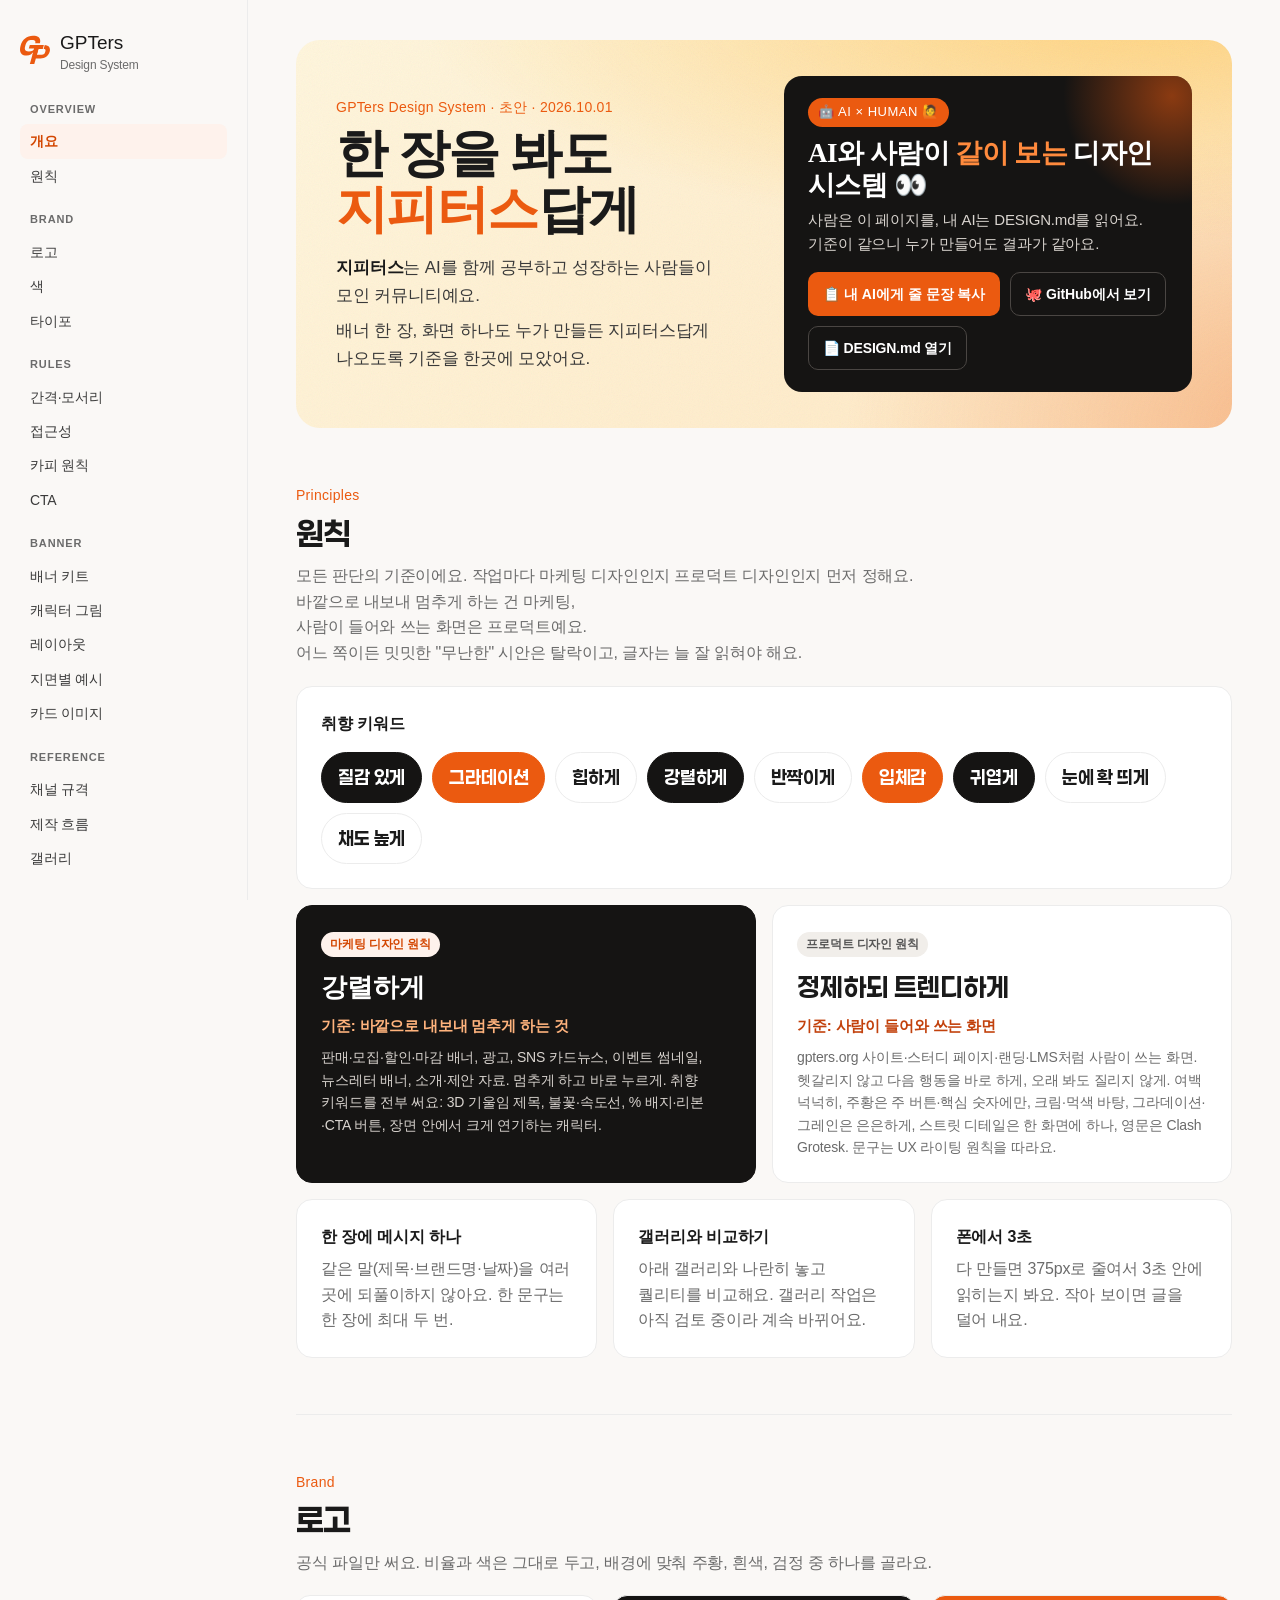
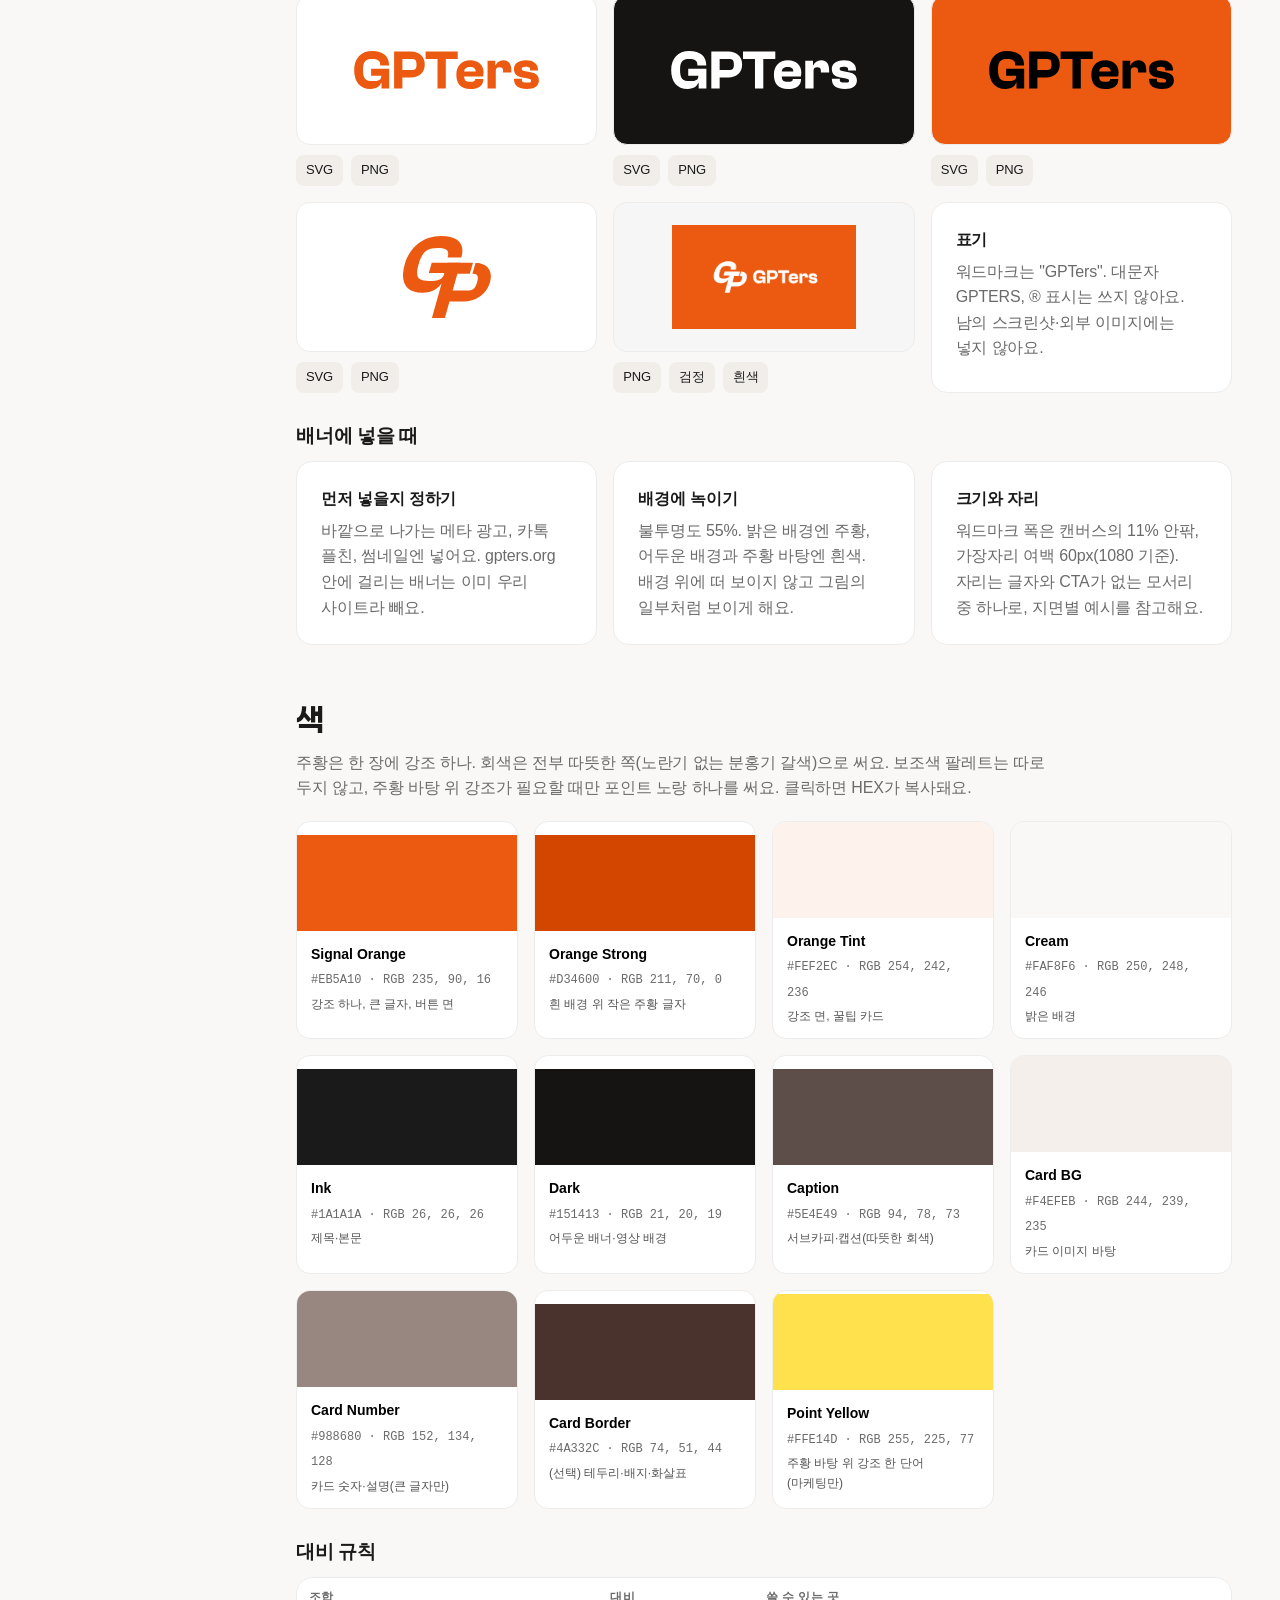
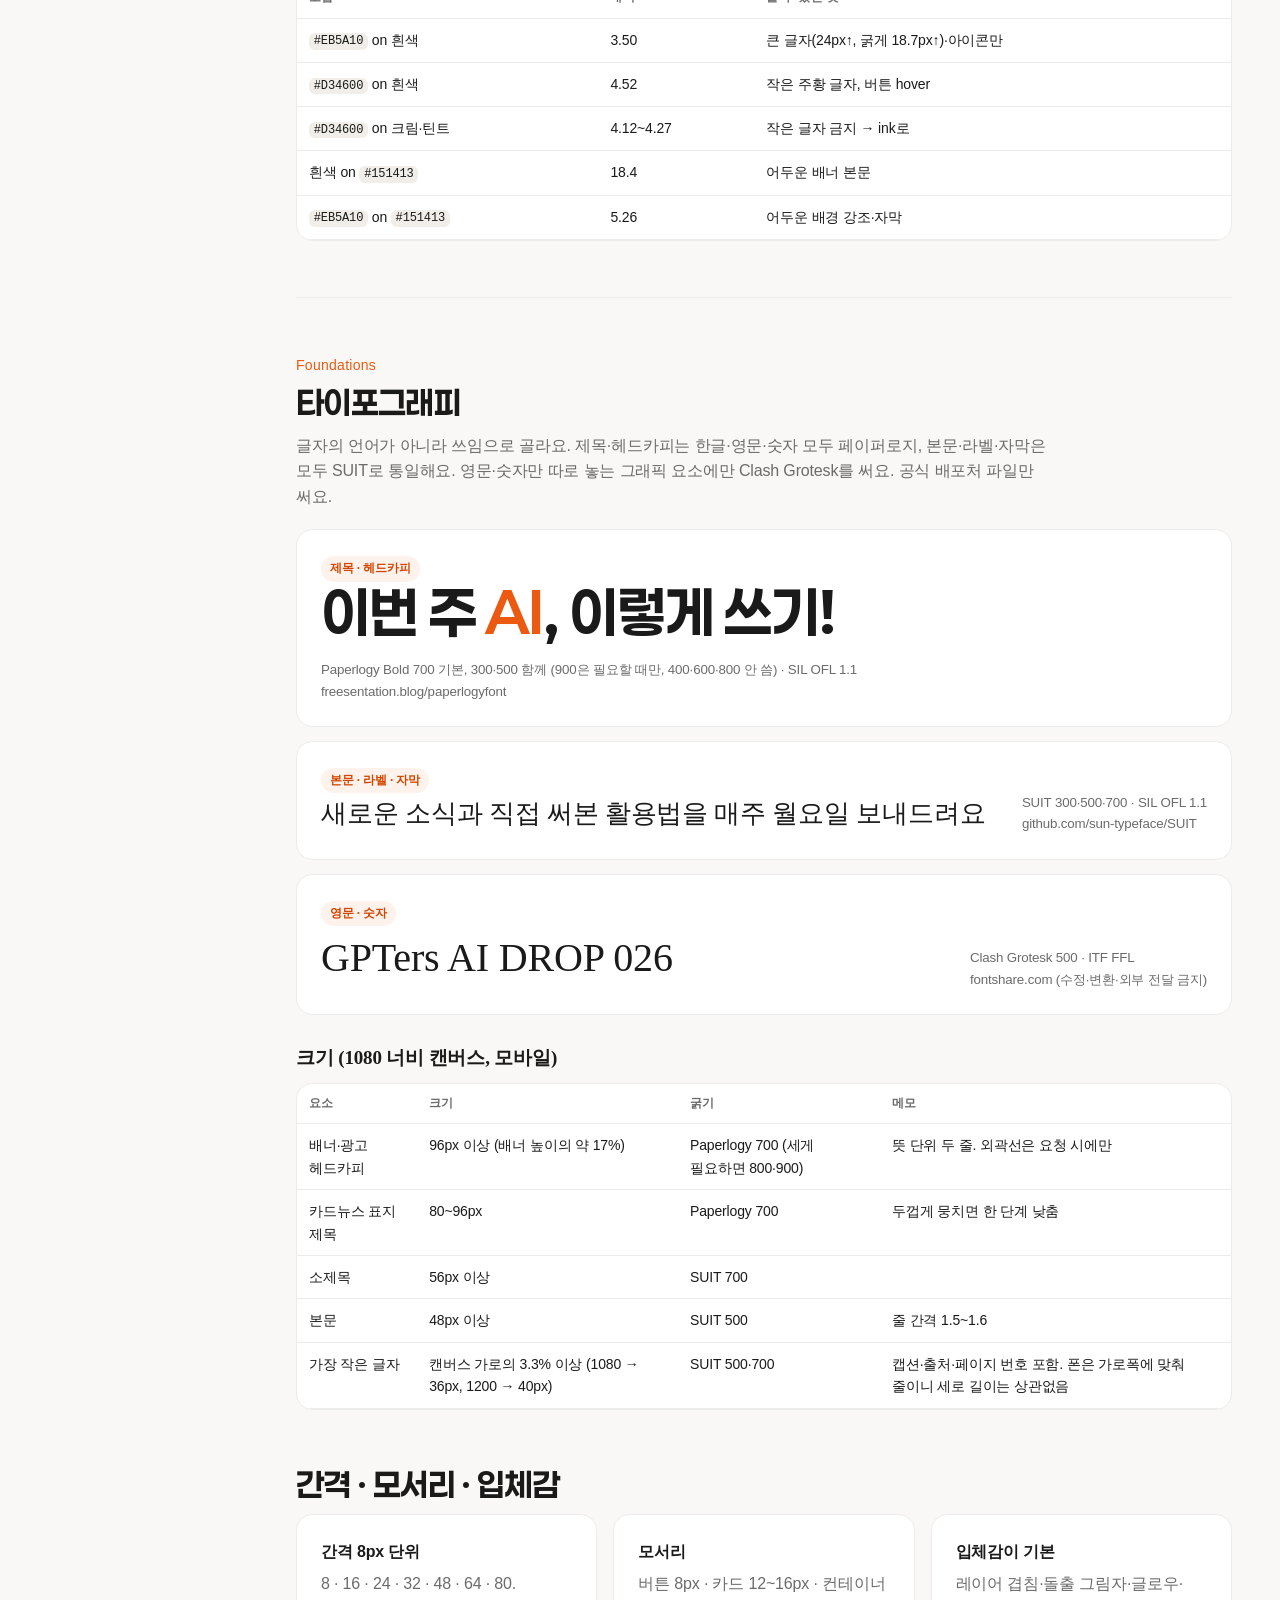
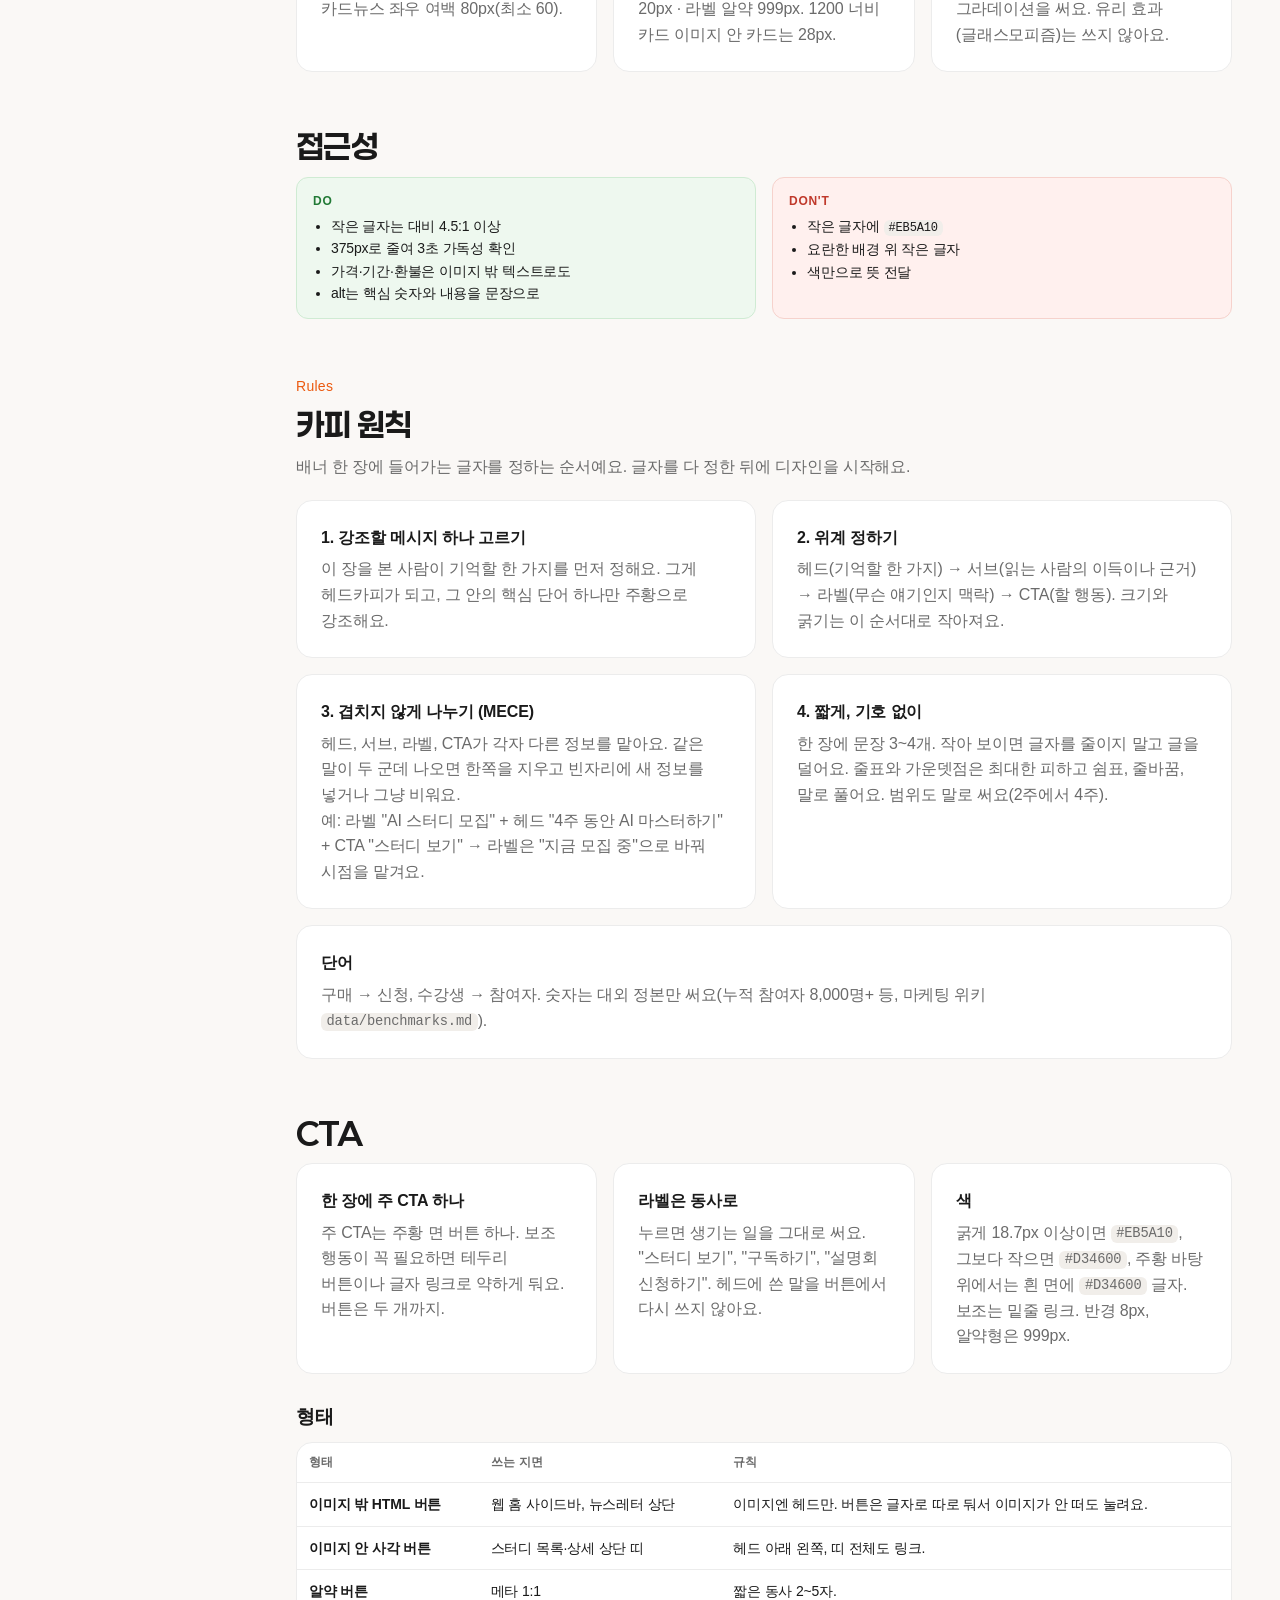
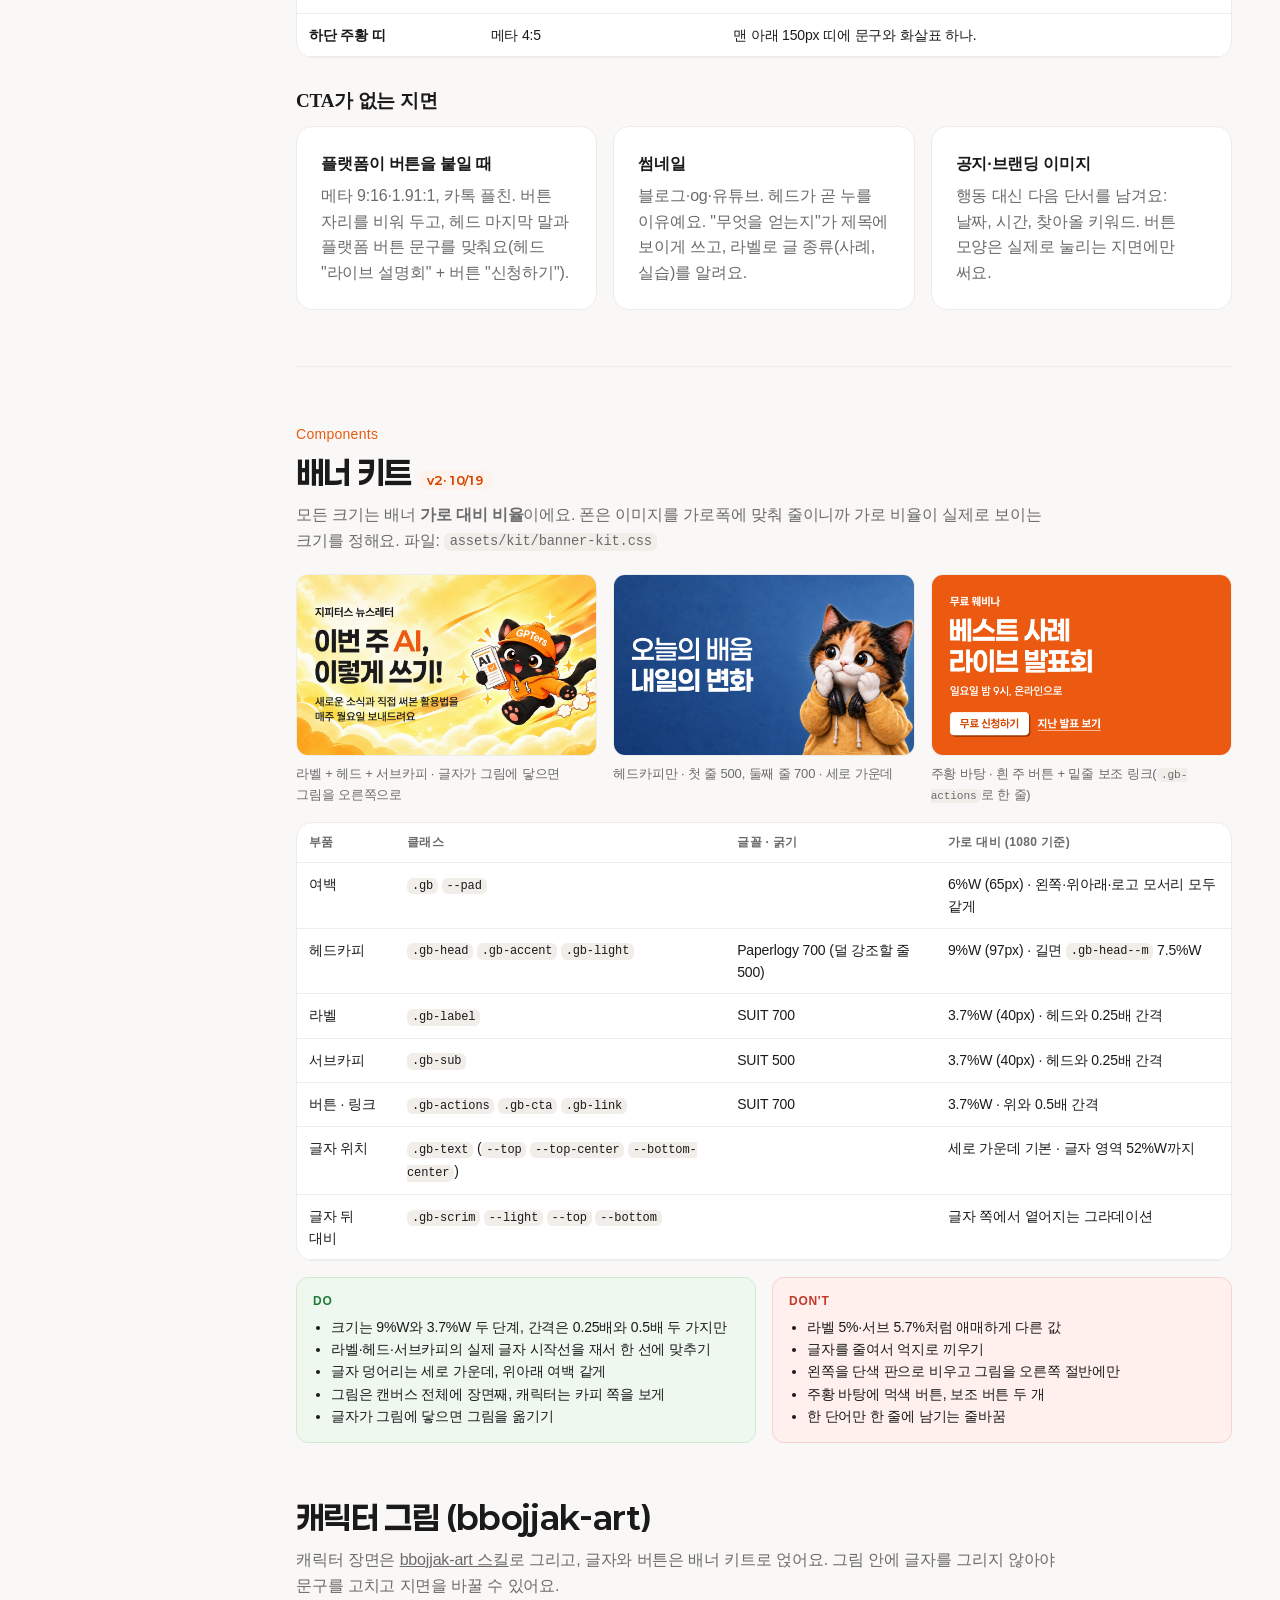
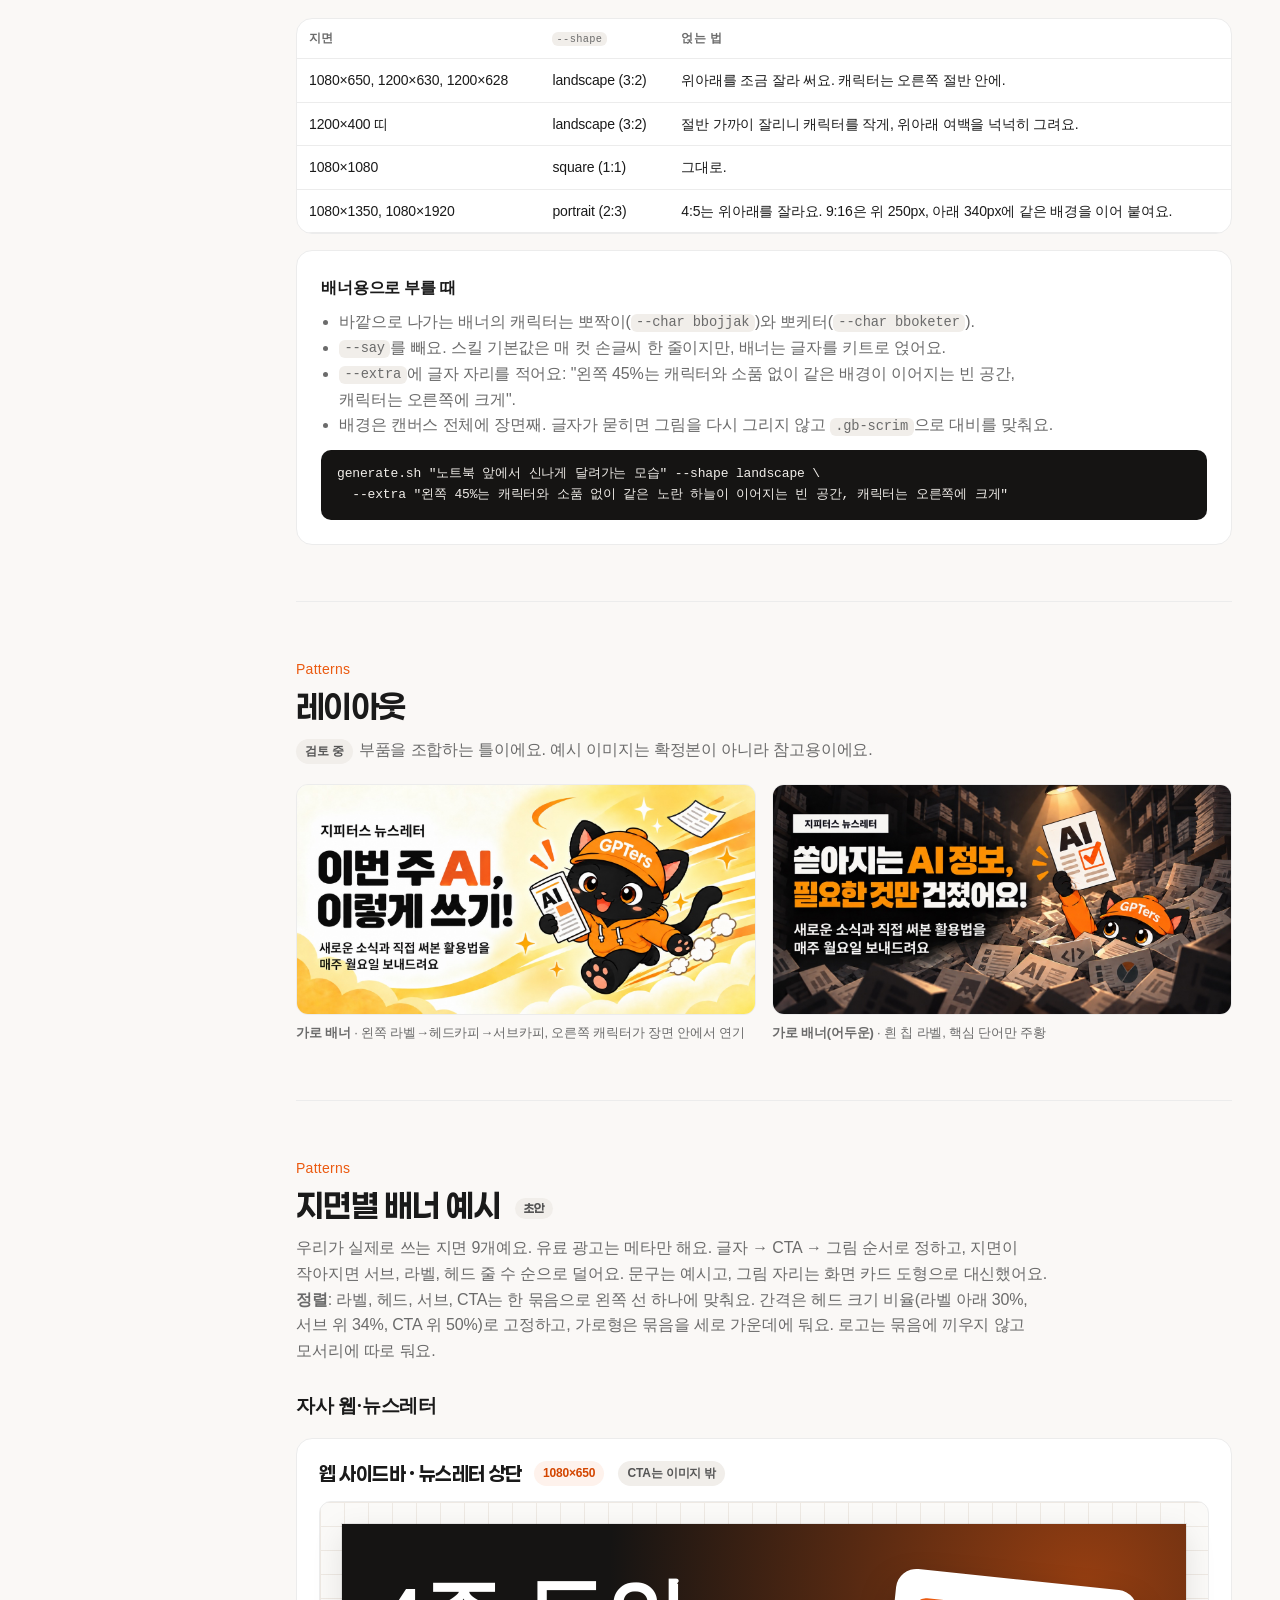
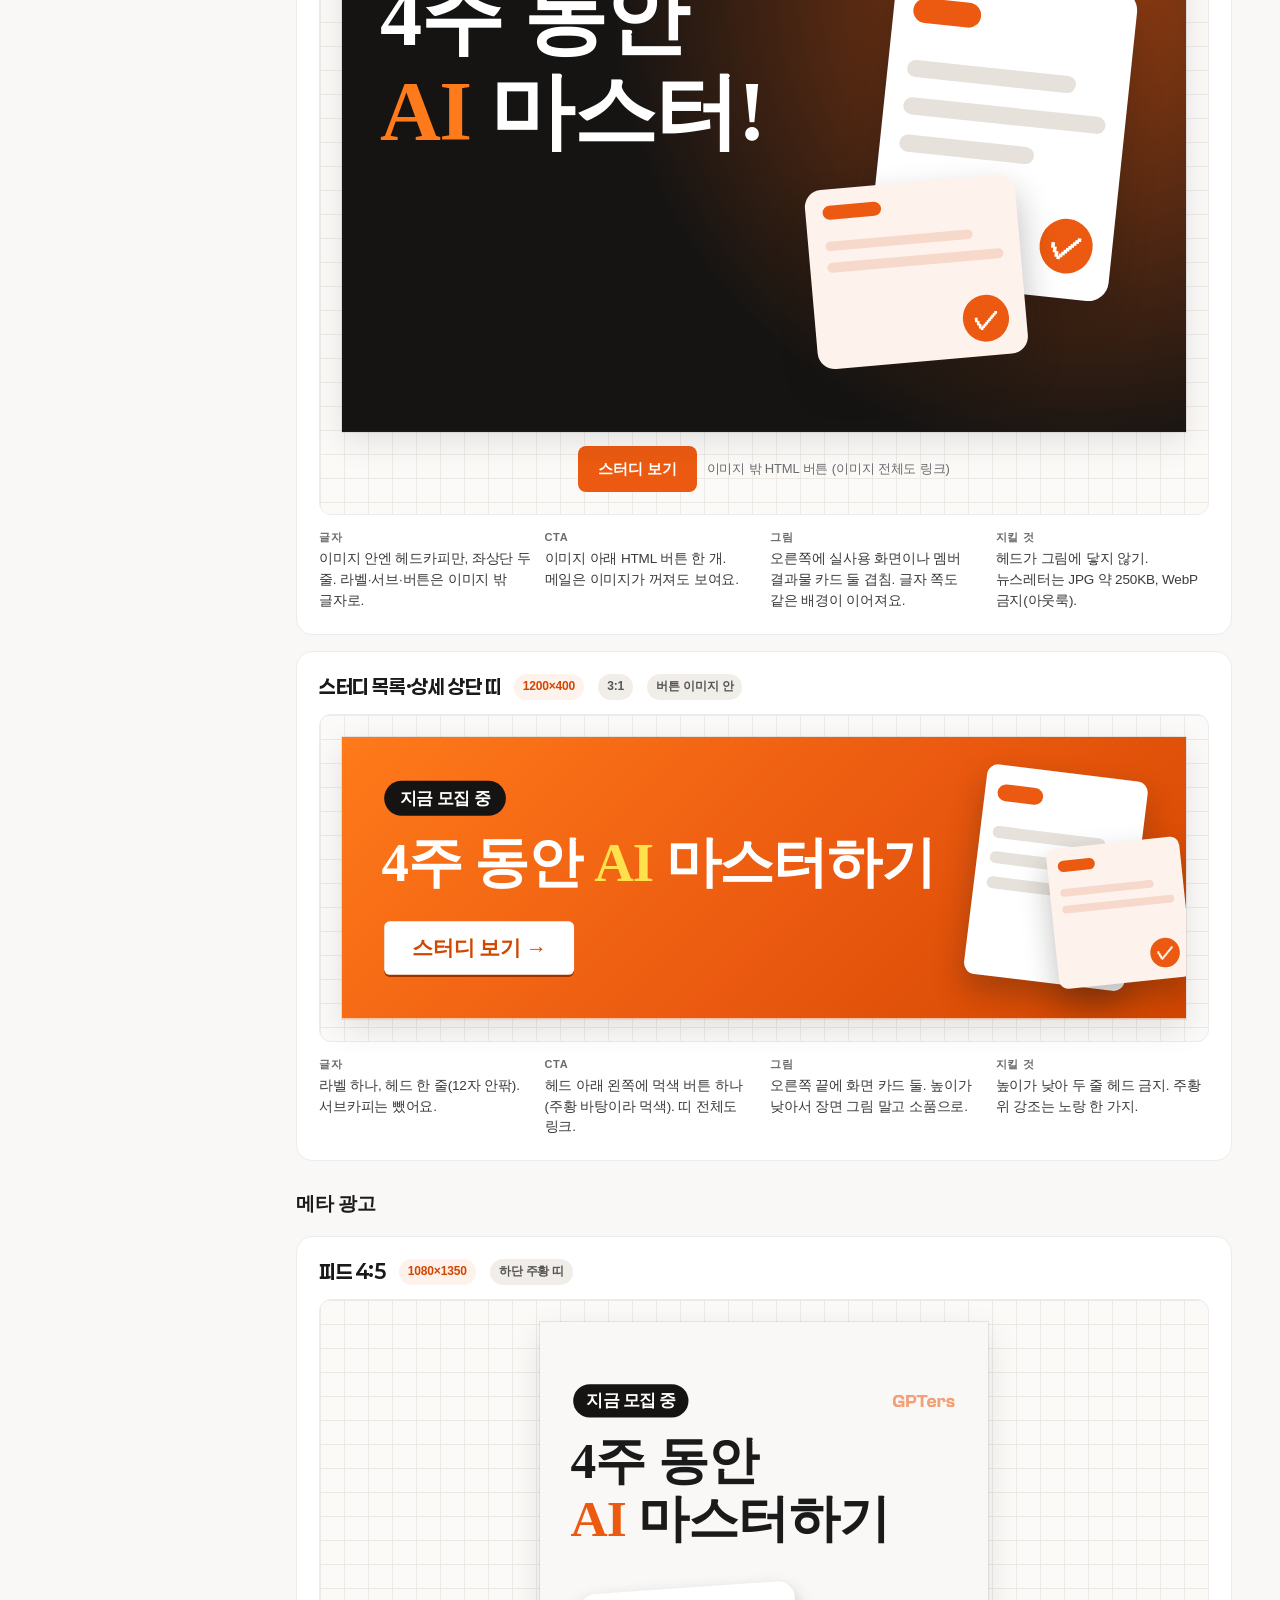
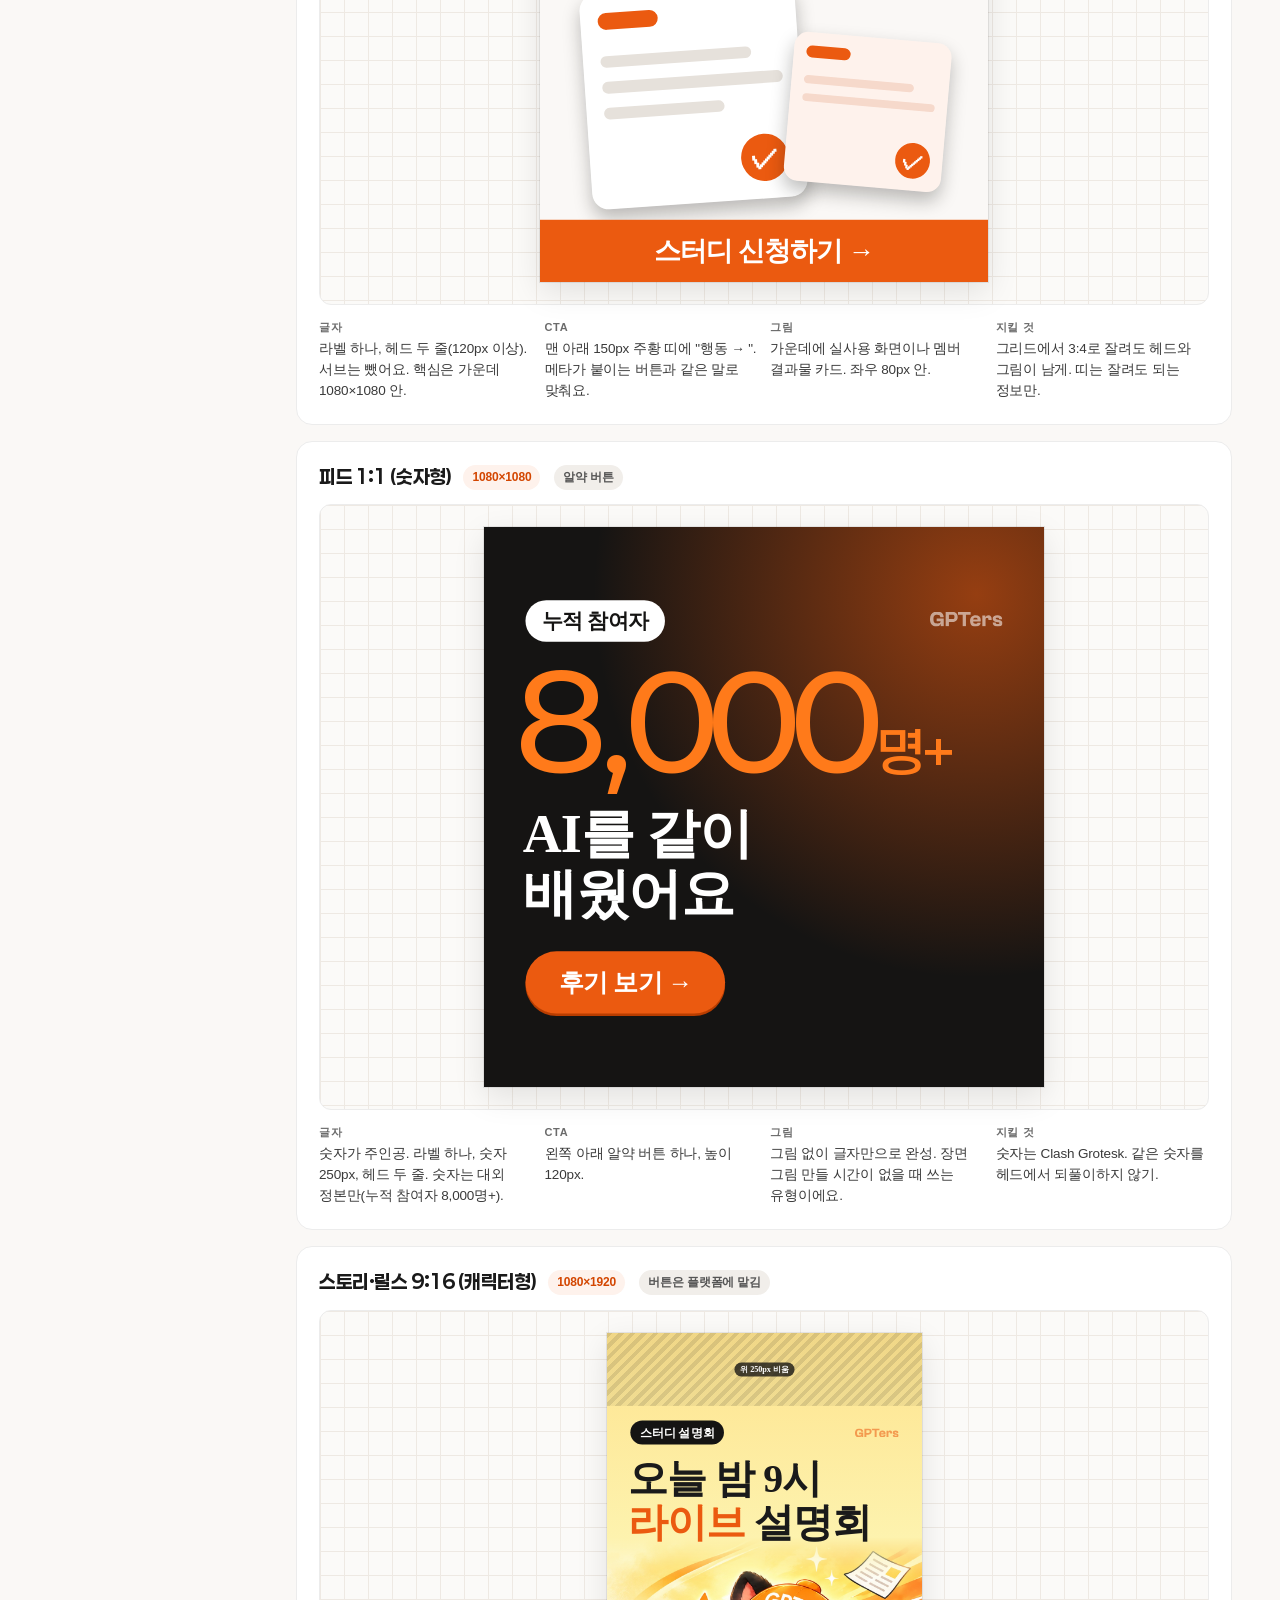
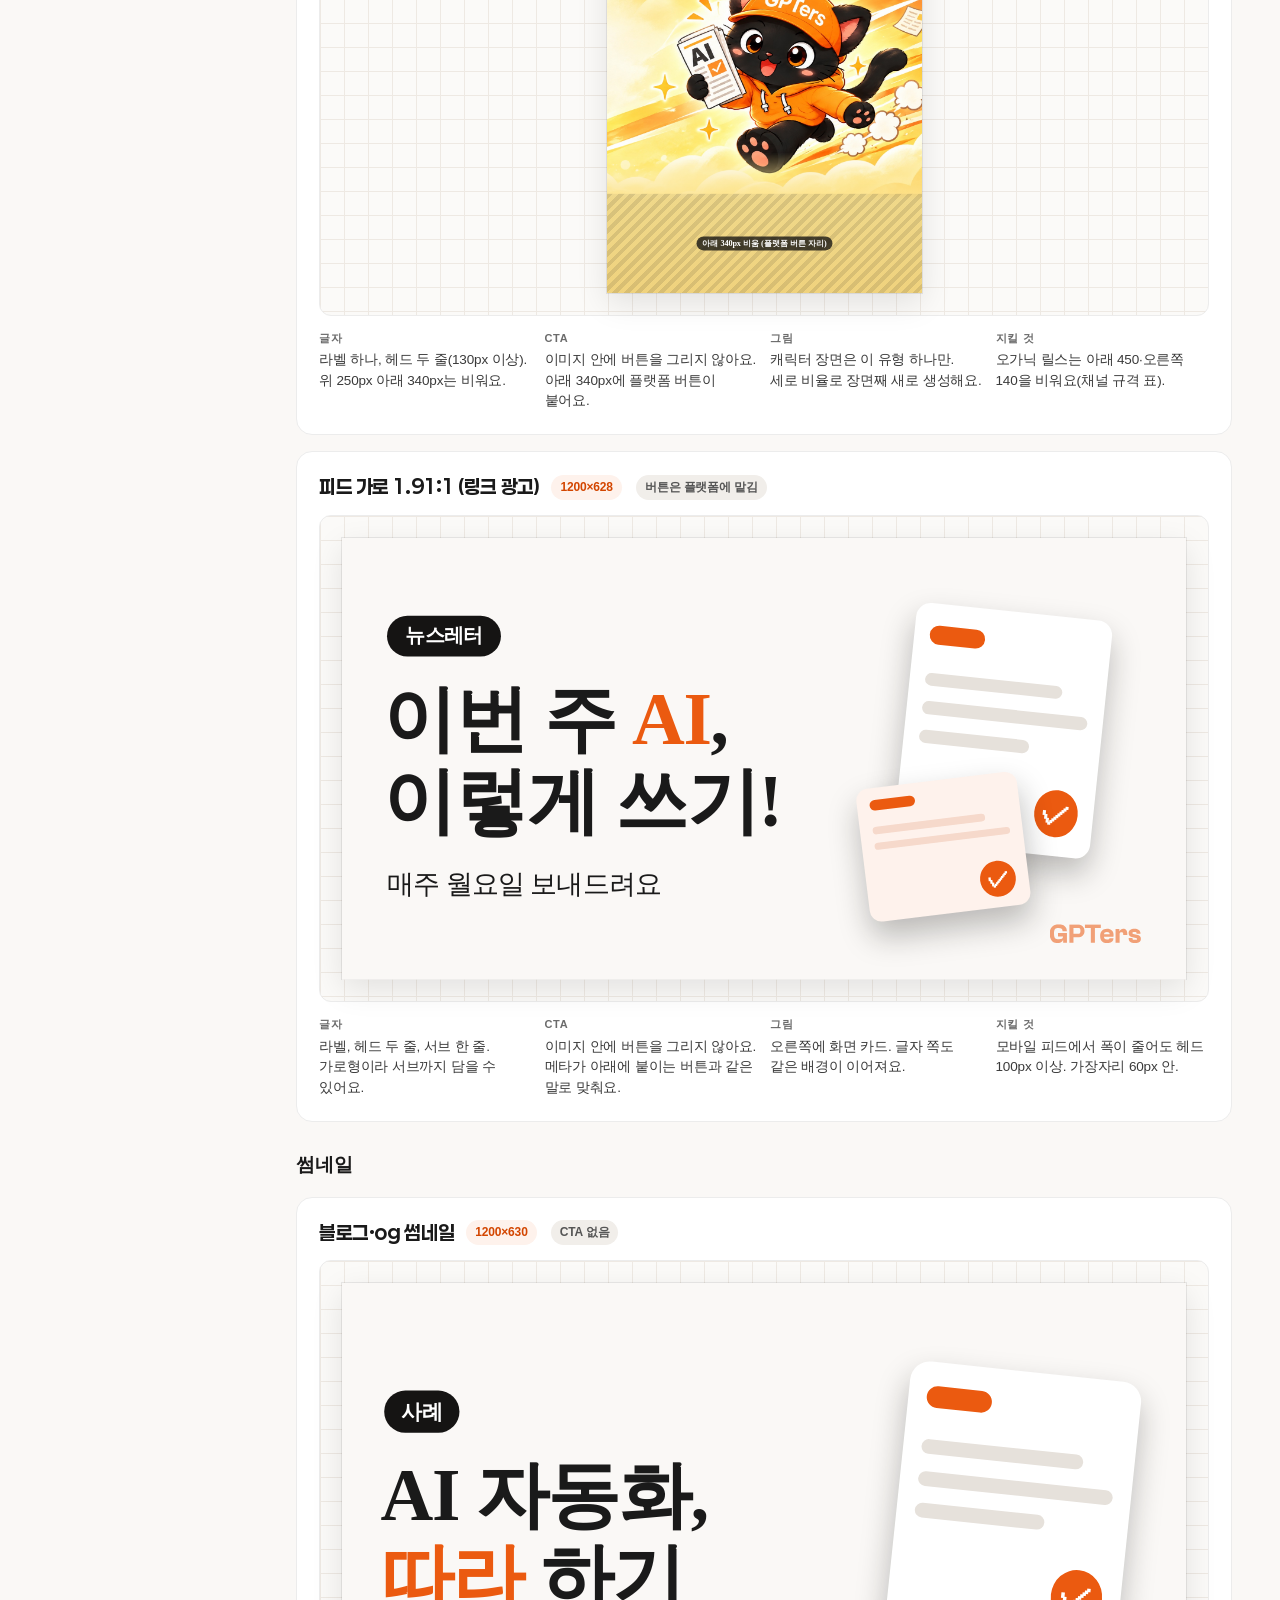
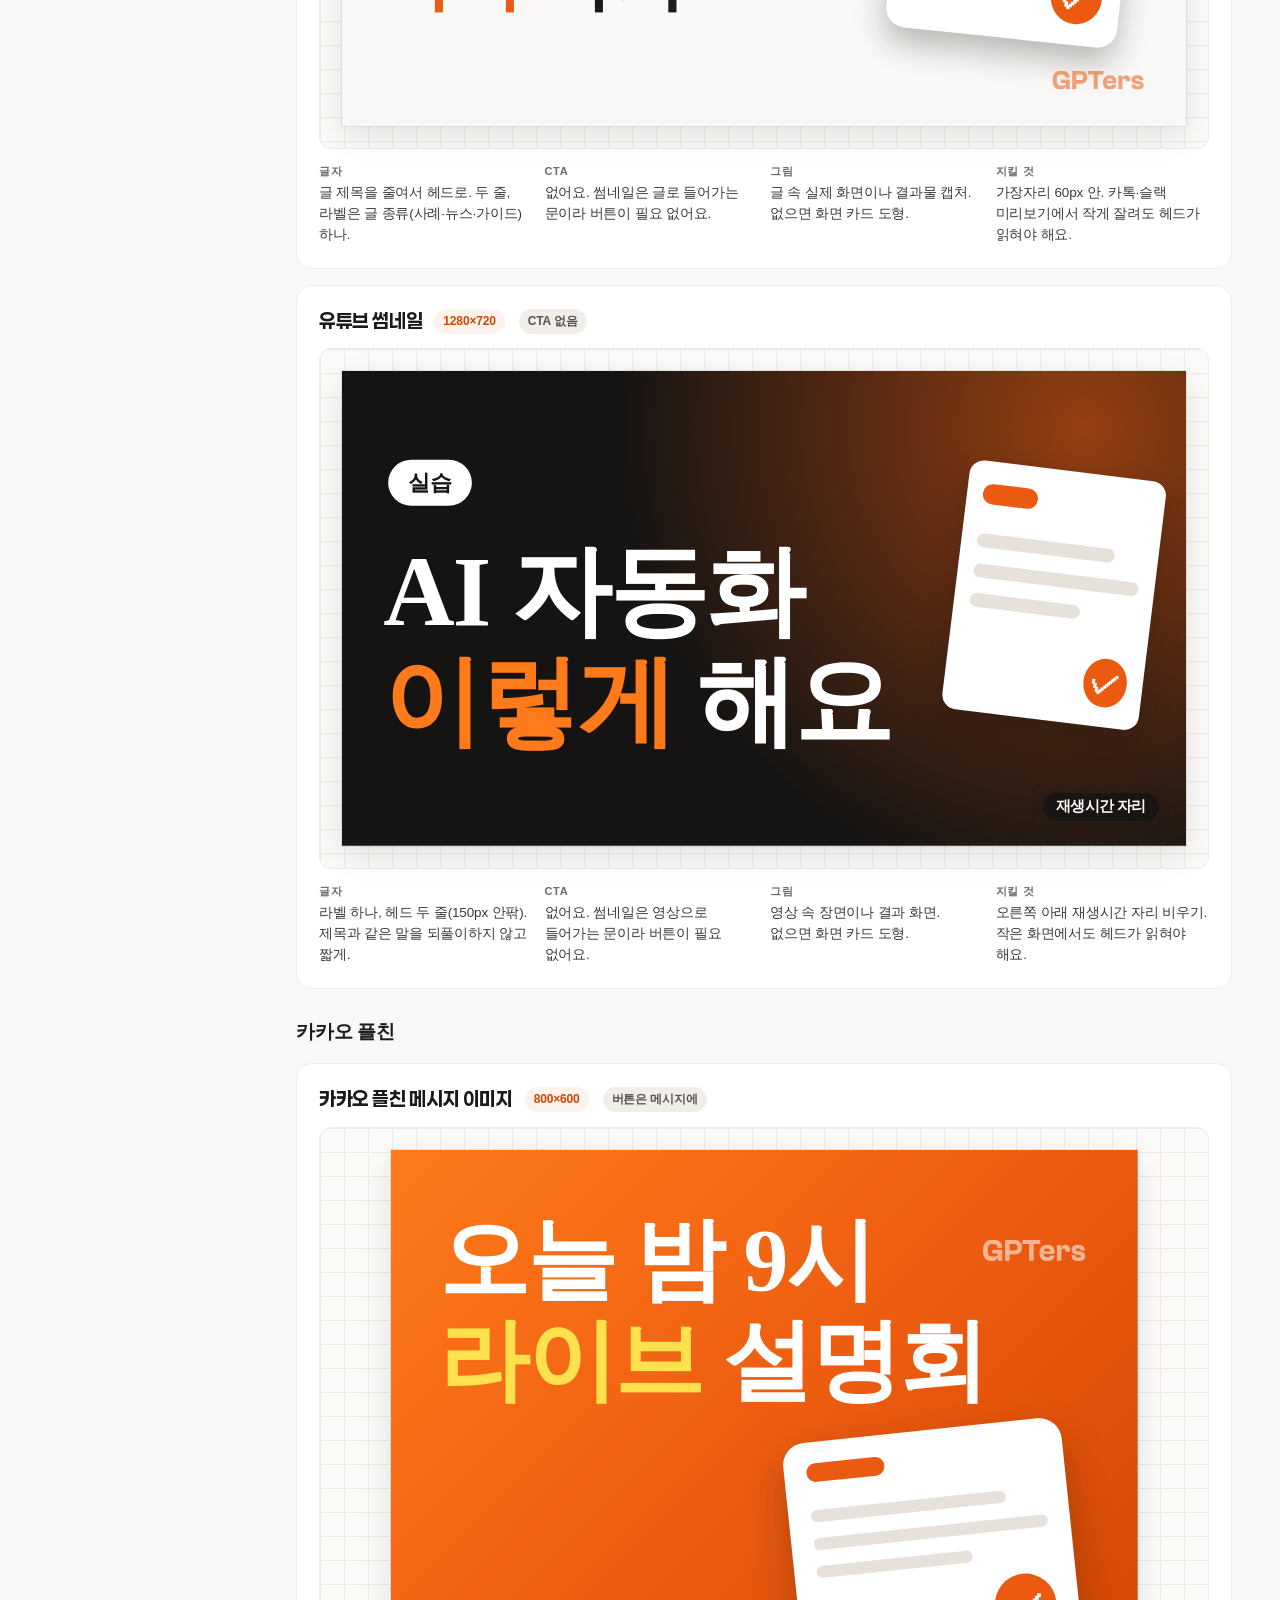
==== commit 82a54703: "배너 키트 v2: 가로 비율 기준(헤드 9%W·작은 글자 3.7%W·여백 6%W), 간격 두 가지, 세로 가운데, 실측 정렬, .gb-actions, 예시 3종(그림 다시 그림, " ====
--- a/index.html
+++ b/index.html
@@ -385,59 +385,26 @@
 
 <section id="kit">
   <div class="eyebrow">Components</div>
-  <h2>배너 키트 <span style="display:inline-block;vertical-align:middle;margin-left:8px;padding:4px 12px;border-radius:999px;background:#EB5A10;color:#fff;font-size:14px;font-weight:700;letter-spacing:0">확정 전</span></h2>
-  <div class="card" style="border:2px solid #EB5A10;background:#FFF4EC;margin:12px 0 16px">
-    <b style="color:#C2410C">⚠️ 아직 확정된 기준이 아니에요</b>
-    <p class="desc" style="margin:6px 0 0">기준작(참고 배너)부터 아직 검토 중이에요. 여기 수치를 정답으로 쓰지 말고, 시안을 만들 때 출발점으로만 써요. 기준작이 확정되면 수치를 다시 재서 바꿔요.</p>
-  </div>
-  <p class="desc">뉴스레터 배너 시안을 픽셀로 재서 만든 부품이에요. 모든 크기가 배너 높이 비율이라 규격이 바뀌어도 그대로 맞아요. 수치는 시안의 출발점으로 쓰고, 문구와 소재에 맞춰 조정해요. 파일: <code>assets/kit/banner-kit.css</code></p>
-  <div class="kit-pair">
-    <div class="kit-panel">
-      <h3>배치 가이드 · 검토 중</h3>
-      <div class="banner-guide">
-        <div class="guide-copy"><span class="guide-label">라벨</span><strong>이번 주 AI,<br>이렇게 쓰기!</strong><span class="guide-sub">서브카피는 제목과 같은 왼쪽 선에</span></div>
-        <div class="guide-art">사진 · 일러스트<br>캐릭터 영역<span>캐릭터 사용 시<br>높이 70~90%H<br>폭 35~45%W</span></div>
-      </div>
-      <p class="guide-note">제목 왼쪽 5%W · 라벨·서브카피 5.7%W<br>글자 영역 최대 50%W<br>제목 17%H · 라벨 6.2%H · 서브카피 5.7%H<br>1080×540 기준: 제목 92px · 라벨 33px · 서브카피 31px</p>
-    </div>
-    <div class="kit-panel">
-      <h3>적용 예시 · 확정 아님</h3>
-      <div class="demo-wrap"><div class="gb">
-        <div class="gb-art" style="background-image:url(assets/kit/art-example.jpg);background-position:right center"></div>
-        <div class="gb-text"><div class="gb-label">지피터스 뉴스레터</div><div class="gb-head">이번 주 <span class="gb-accent">AI</span>,<br>이렇게 쓰기!</div><div class="gb-sub">새로운 소식과 직접 써본 활용법을<br>매주 월요일 보내드려요</div></div>
-      </div></div>
-      <p class="guide-note">캐릭터를 사용한 한 가지 예시예요. 사진·일러스트·실제 결과 화면으로 바꿔도 돼요.</p>
-    </div>
-  </div>
-  <p class="desc" style="margin-top:16px">캐릭터는 선택이에요. 뽀짝이를 반드시 쓸 필요는 없어요. 위 영역은 캐릭터를 넣을 때의 크기와 위치를 잡는 출발점이고, 소재에 맞춰 조정해요. 제목의 실제 글자 시작선에 맞춰 라벨·서브카피를 조금 안쪽으로 넣어요(폭의 약 0.7%).</p>
-  <div class="kit-pair" style="margin-top:20px">
-  <div class="kit-panel">
-    <h3>헤드카피만 있을 때 · 배치 가이드</h3>
-    <div class="headline-guide"><strong><span>오늘의 배움</span><br>내일의 변화</strong><div class="headline-art">사진 · 일러스트 · 결과 화면</div></div>
-    <p class="guide-note">왼쪽 8%W · 얼굴과 카피 중심을 맞춤 · 제목 19%H (1080×540 기준 103px) · 첫 줄 500 / 둘째 줄 700<br>문구가 짧으면 제목을 크게 두고, 나머지 공간은 선택한 소재가 채워요. 배경은 캔버스 전체에 이어져요.</p>
-  </div>
-  <div class="kit-panel">
-    <h3>적용 예시 · 뽀케터</h3>
-    <div class="demo-wrap"><div class="gb gb--dark">
-      <div class="gb-art" style="background-image:url(assets/kit/bboketer-learning-navy-v2.png);background-position:center" role="img" aria-label="네이비 배경에서 제목 쪽을 바라보며 미소 짓는 뽀케터"></div>
-      <div class="gb-text gb-text--middle" style="left:calc(var(--W)*0.08)"><div class="gb-head" style="font-size:calc(var(--H)*0.19)"><span style="font-weight:500">오늘의 배움</span><br>내일의 변화</div></div>
-    </div></div>
-    <p class="guide-note">카피와 얼굴은 한 덩어리로 읽히게 중심 높이와 간격을 맞춰요. 귀 위 여백을 확보하고, 캐릭터는 화면 안쪽의 제목을 바라보게 배치해요. 제목 뒤는 처음부터 소품 없는 배경으로 비워둬요. 흰색 판으로 덮지 않고 배경이 자연스럽게 이어지게 만들어요. 캐릭터·소품·창틀·액자 선은 글자 영역 밖에 두고, 마지막 글자와 최소 한 글자 높이의 1/4만큼 간격을 둬요.</p>
-  </div>
+  <h2>배너 키트 <span class="tag">v2 · 10/19</span></h2>
+  <p class="desc">모든 크기는 배너 <b>가로 대비 비율</b>이에요. 폰은 이미지를 가로폭에 맞춰 줄이니까 가로 비율이 실제로 보이는 크기를 정해요. 파일: <code>assets/kit/banner-kit.css</code></p>
+  <div class="grid g3">
+    <figure><img src="assets/examples/banner-label-head-sub.png" alt="라벨, 두 줄 헤드카피, 서브카피 배너" loading="lazy"><figcaption>라벨 + 헤드 + 서브카피 · 글자가 그림에 닿으면 그림을 오른쪽으로</figcaption></figure>
+    <figure><img src="assets/examples/banner-head-only.png" alt="헤드카피만 있는 어두운 배너" loading="lazy"><figcaption>헤드카피만 · 첫 줄 500, 둘째 줄 700 · 세로 가운데</figcaption></figure>
+    <figure><img src="assets/examples/banner-webinar-cta.png" alt="무료 웨비나 신청 주황 배너, 흰 버튼과 밑줄 링크" loading="lazy"><figcaption>주황 바탕 · 흰 주 버튼 + 밑줄 보조 링크(<code>.gb-actions</code>로 한 줄)</figcaption></figure>
   </div>
   <div class="tbl" style="margin-top:16px"><table>
-    <tr><th>부품</th><th>클래스</th><th>규격(배너 높이 H 기준)</th></tr>
-    <tr><td>틀</td><td><code>.gb</code> <code>--W</code> <code>--H</code></td><td>어두운 배너 <code>.gb--dark</code></td></tr>
-    <tr><td>글자 덩어리</td><td><code>.gb-text</code></td><td>왼쪽 5%W · 위 17%H · 최대 폭 50%W</td></tr>
-    <tr><td>헤드카피만일 때</td><td><code>.gb-text--middle</code> <code>--top</code> <code>--top-center</code> <code>--bottom-center</code></td><td>왼쪽 세로 중앙을 기본으로 · 장면에 따라 좌상단·상단 중앙·하단 중앙</td></tr>
-    <tr><td>글자 뒤 대비</td><td><code>.gb-scrim</code> <code>--light</code> <code>--top</code> <code>--bottom</code></td><td>글자 쪽에서 옅어지는 그라데이션</td></tr>
-    <tr><td>라벨</td><td><code>.gb-label</code></td><td>SUIT 700 · 6.2%H</td></tr>
-    <tr><td>헤드카피</td><td><code>.gb-head</code> + <code>.gb-accent</code></td><td>Paperlogy 700 / 500 · 17%H (짧은 제목은 20%H까지) · 줄 간격 1.08 · 두 줄</td></tr>
-    <tr><td>서브카피</td><td><code>.gb-sub</code></td><td>SUIT 500(페이퍼로지 300 두께로 보임) · 5.7%H · 줄 간격 1.25</td></tr>
+    <tr><th>부품</th><th>클래스</th><th>글꼴 · 굵기</th><th>가로 대비 (1080 기준)</th></tr>
+    <tr><td>여백</td><td><code>.gb</code> <code>--pad</code></td><td></td><td>6%W (65px) · 왼쪽·위아래·로고 모서리 모두 같게</td></tr>
+    <tr><td>헤드카피</td><td><code>.gb-head</code> <code>.gb-accent</code> <code>.gb-light</code></td><td>Paperlogy 700 (덜 강조할 줄 500)</td><td>9%W (97px) · 길면 <code>.gb-head--m</code> 7.5%W</td></tr>
+    <tr><td>라벨</td><td><code>.gb-label</code></td><td>SUIT 700</td><td>3.7%W (40px) · 헤드와 0.25배 간격</td></tr>
+    <tr><td>서브카피</td><td><code>.gb-sub</code></td><td>SUIT 500</td><td>3.7%W (40px) · 헤드와 0.25배 간격</td></tr>
+    <tr><td>버튼 · 링크</td><td><code>.gb-actions</code> <code>.gb-cta</code> <code>.gb-link</code></td><td>SUIT 700</td><td>3.7%W · 위와 0.5배 간격</td></tr>
+    <tr><td>글자 위치</td><td><code>.gb-text</code> (<code>--top</code> <code>--top-center</code> <code>--bottom-center</code>)</td><td></td><td>세로 가운데 기본 · 글자 영역 52%W까지</td></tr>
+    <tr><td>글자 뒤 대비</td><td><code>.gb-scrim</code> <code>--light</code> <code>--top</code> <code>--bottom</code></td><td></td><td>글자 쪽에서 옅어지는 그라데이션</td></tr>
   </table></div>
   <div class="grid g2" style="margin-top:16px">
-    <div class="do"><b>DO</b><ul><li>그림은 캔버스 전체에 장면째 깔고, 캐릭터를 쓴다면 오른쪽 영역을 기준으로 크기를 잡아요. 글자 쪽도 같은 배경이 이어지게(단색 판으로 자르지 않기)</li><li>캐릭터의 시선과 몸 방향은 화면 안쪽·카피 쪽으로 향하게. 오른쪽 캐릭터는 왼쪽, 왼쪽 캐릭터는 오른쪽을 보게 하고 필요하면 캐릭터만 좌우 반전</li><li>최종 규격 비율 그대로 그림을 만들기</li><li>제목의 두 줄 전체와 여유 공간을 먼저 확보하고, 캐릭터·소품·배경의 선은 그 영역 밖에 배치</li><li>글자와 그림 사이 최소 0.25em 간격. 겹치면 그림 위치나 배경을 조정하고, 글자를 줄여 해결하지 않기</li><li>라벨·서브카피 없이 헤드카피만 있으면 두 줄 전체를 세로 중앙에 두어 위아래 여백을 균형 있게. 장면에 따라 위치 조정</li><li>글자가 배경에 묻히면 <code>.gb-scrim</code>(그라데이션)으로 대비 맞추기</li></ul></div>
-    <div class="dont"><b>DON'T</b><ul><li>다른 비율 그림을 잘라서 캐릭터를 글자 쪽으로 밀기</li><li>글자를 줄여서 억지로 끼우기</li><li>한 단어만 한 줄에 남기는 줄바꿈</li><li>왼쪽을 단색 판으로 비워 두고 그림을 오른쪽 절반에만 넣기(빈 배너가 돼요)</li></ul></div>
+    <div class="do"><b>DO</b><ul><li>크기는 9%W와 3.7%W 두 단계, 간격은 0.25배와 0.5배 두 가지만</li><li>라벨·헤드·서브카피의 실제 글자 시작선을 재서 한 선에 맞추기</li><li>글자 덩어리는 세로 가운데, 위아래 여백 같게</li><li>그림은 캔버스 전체에 장면째, 캐릭터는 카피 쪽을 보게</li><li>글자가 그림에 닿으면 그림을 옮기기</li></ul></div>
+    <div class="dont"><b>DON'T</b><ul><li>라벨 5%·서브 5.7%처럼 애매하게 다른 값</li><li>글자를 줄여서 억지로 끼우기</li><li>왼쪽을 단색 판으로 비우고 그림을 오른쪽 절반에만</li><li>주황 바탕에 먹색 버튼, 보조 버튼 두 개</li><li>한 단어만 한 줄에 남기는 줄바꿈</li></ul></div>
   </div>
 </section>
 
@@ -688,6 +655,7 @@
     <figure><img src="assets/examples/card-steps.png" alt="클로드 모델 고르는 순서 단계 카드" loading="lazy"><figcaption>단계 4칸: 번호 배지는 카드 위에 걸치기, 강조 카드만 크게</figcaption></figure>
     <figure><img src="assets/examples/card-list.png" alt="어떤 일에 어떤 모델 목록 카드" loading="lazy"><figcaption>세로 목록: 강조 줄만 끝까지 길게</figcaption></figure>
     <figure><img src="assets/examples/buttons.png" alt="주 버튼과 보조 버튼" loading="lazy"><figcaption>버튼: 주 버튼 하나(흰 바탕 주황, 주황 바탕 흰색) + 보조는 밑줄 링크, 그림자는 바탕색을 진하게</figcaption></figure>
+    <figure><img src="assets/examples/button-icons.png" alt="버튼 아이콘 없음, 꺾쇠, 화살표 비교" loading="lazy"><figcaption>버튼 아이콘: 버튼 하나면 꺾쇠 ›, 버튼과 링크가 같이 있으면 아이콘 없음</figcaption></figure>
     <figure><img src="assets/examples/card-vs.png" alt="오퍼스 소넷 차이 대결 카드" loading="lazy"><figcaption>대결·전후: 문장은 SUIT, 시작선 위로 맞추기</figcaption></figure>
   </div>
   <h3>글자 단계 (가로 대비 비율, 괄호는 1200 너비)</h3>
--- a/assets/kit/banner-kit.css
+++ b/assets/kit/banner-kit.css
@@ -1,39 +1,52 @@
-/* GPTers 배너 부품(컴포넌트) v1 — 2026-09-30, 지인 제작 뉴스레터 배너 2장을 재서 만듦
-   모든 크기는 배너 높이 --H 기준 비율. 사용: <div class="gb" style="--H:650px;--W:1080px"> ... </div>
-   폰트는 이 맥에 설치된 Paperlogy / SUIT (install-fonts.sh). 외곽선은 요청 시에만 .gb-stroke 추가. */
-.gb{position:relative;width:var(--W);height:var(--H);overflow:hidden;font-family:'SUIT',sans-serif;color:#1A1A1A}
+/* GPTers 배너 부품(컴포넌트) v2 — 2026-10-19
+   모든 크기는 배너 가로 --W 기준 비율(폰은 가로폭에 맞춰 줄이므로 가로 비율이 실제 보이는 크기를 정한다).
+   사용: <div class="gb" style="--W:1080px;--H:650px"> ... </div>
+   굵기: 300·500·700만(900은 필요할 때만). 페이퍼로지 제목 700, SUIT는 한 단계 올려 쓴다.
+   간격은 두 가지만: 좁게 = 헤드 크기의 0.25배, 넓게 = 0.5배. 근소한 차이는 만들지 않는다. */
+.gb{--head:calc(var(--W)*0.09);--small:calc(var(--W)*0.037);--pad:calc(var(--W)*0.06);
+  position:relative;width:var(--W);height:var(--H);overflow:hidden;font-family:'SUIT',sans-serif;color:#1A1A1A}
 .gb--dark{color:#FFFFFF}
 .gb-art{position:absolute;inset:0;background-size:cover;background-position:center}
-/* 글자 덩어리: 왼쪽 5%W, 위 17%H에서 시작, 폭 최대 50%W */
-.gb-text{position:absolute;left:calc(var(--W)*0.05);top:calc(var(--H)*0.17);max-width:calc(var(--W)*0.50)}
-/* 라벨(밝은 배너에서 잰 값). 칩형·CTA 버튼·날짜 배지는 판매 배너를 재서 다시 넣는다(9/30 눈대중 값은 뺐다) */
-.gb-label{font-family:'SUIT';font-weight:700;font-size:calc(var(--H)*0.062);line-height:1;letter-spacing:-0.01em;margin-bottom:calc(var(--H)*0.038)}
-/* 헤드카피: 페이퍼로지 ExtraBold, 뜻 단위 두 줄, 줄 간격 붙임 */
-.gb-head{font-family:'Paperlogy';font-weight:700;font-size:calc(var(--H)*0.17);line-height:1.08;letter-spacing:-0.02em;white-space:nowrap}
-.gb-head--m{font-size:calc(var(--H)*0.145)}   /* 문구가 길 때(어두운 배너 크기) */
+
+/* 글자 덩어리: 왼쪽 여백 6%W, 세로 가운데(위아래 여백이 같게). 폭은 52%W까지(오른쪽 약 40%W는 그림 자리) */
+.gb-text{position:absolute;left:var(--pad);top:50%;transform:translateY(-50%);max-width:calc(var(--W)*0.52)}
+.gb-text--top{top:var(--pad);transform:none}
+.gb-text--middle{top:50%;transform:translateY(-50%)}
+.gb-text--top-center{left:50%;transform:translateX(-50%);top:var(--pad);max-width:calc(var(--W)*0.88);text-align:center}
+.gb-text--bottom-center{left:50%;transform:translateX(-50%);top:auto;bottom:var(--pad);max-width:calc(var(--W)*0.88);text-align:center}
+
+/* 라벨: SUIT 700, 3.7%W. 헤드와 좁은 간격 */
+.gb-label{font-family:'SUIT';font-weight:700;font-size:var(--small);line-height:1.2;letter-spacing:-0.01em;margin-bottom:calc(var(--head)*0.25)}
+/* 헤드카피: 페이퍼로지 700, 9%W, 뜻 단위 두 줄. 굵은 제목은 글자 앞 여백만큼 당겨 라벨·서브카피와 실제 글자 시작선을 맞춘다(실측) */
+.gb-head{font-family:'Paperlogy';font-weight:700;font-size:var(--head);line-height:1.15;letter-spacing:-0.02em;white-space:nowrap;margin-left:-0.04em}
+.gb-head--m{font-size:calc(var(--W)*0.075)}   /* 문구가 길 때 */
+.gb-head .gb-light{font-weight:500}            /* 한 제목 안에서 덜 강조할 줄 */
 .gb-accent{color:#EB5A10}
 .gb--dark .gb-accent{color:#FF7A1A}
-/* 서브카피: SUIT 500~600, 두 줄 */
-.gb-sub{font-family:'SUIT';font-weight:500;font-size:calc(var(--H)*0.057);line-height:1.25;letter-spacing:-0.01em;margin-top:calc(var(--H)*0.035)}
+/* 서브카피: SUIT 500(눈으로는 페이퍼로지 300 두께), 라벨과 같은 3.7%W. 헤드와 좁은 간격 */
+.gb-sub{font-family:'SUIT';font-weight:500;font-size:var(--small);line-height:1.35;letter-spacing:-0.01em;margin-top:calc(var(--head)*0.25)}
+.gb--dark .gb-sub{color:rgba(255,255,255,.86)}
+
+/* 버튼: 한 장에 주 버튼 하나. 흰 바탕은 주황 면, 주황·어두운 바탕은 흰 면 + 주황 글자. 헤드와 넓은 간격.
+   돌출 그림자는 바탕색을 진하게 한 색으로 1px씩 쌓는다(모서리 틈 방지). 보조는 .gb-link(밑줄 링크) */
+.gb-cta{display:inline-flex;align-items:center;gap:.35em;margin-top:calc(var(--head)*0.5);font-family:'SUIT';font-weight:700;font-size:var(--small);line-height:1;letter-spacing:-0.02em;
+  padding:.55em .9em;border-radius:.35em;background:#EB5A10;color:#fff;
+  box-shadow:1px 1px 0 #B83D00,2px 2px 0 #B83D00,3px 3px 0 #B83D00,4px 4px 0 #B83D00,5px 5px 0 #B83D00}
+.gb--dark .gb-cta,.gb--orange .gb-cta{background:#fff;color:#D34600;box-shadow:1px 1px 0 #9E3300,2px 2px 0 #9E3300,3px 3px 0 #9E3300,4px 4px 0 #9E3300,5px 5px 0 #9E3300}
+.gb-cta svg{width:.72em;height:.72em}
+.gb-actions{display:flex;align-items:center;gap:.8em;margin-top:calc(var(--head)*0.5);white-space:nowrap;font-size:var(--small)}
+.gb-actions .gb-cta{margin-top:0}
+.gb-actions .gb-link{margin:0}
+.gb-link{display:inline-block;margin:calc(var(--head)*0.5) 0 0 .8em;font-family:'SUIT';font-weight:700;font-size:var(--small);text-decoration:underline;text-decoration-thickness:2px;text-underline-offset:.25em;color:inherit}
+.gb--orange{background:#EB5A10;color:#fff}
+
 /* 외곽선: 요청 시에만 */
-.gb-stroke{-webkit-text-stroke:calc(var(--H)*0.006) #FFFFFF;paint-order:stroke fill}
-/* 로고: 넣기로 했을 때만, 우하단 55% */
-.gb-logo{position:absolute;right:calc(var(--W)*0.056);bottom:calc(var(--W)*0.056);width:calc(var(--W)*0.11);opacity:.55}
-/* 10/1 지인: "텍스트가 적을 때는 타이틀을 좌상단에, 나머지는 그림이 채우게", "왼쪽이 너무 비어 보인다"
-   그림(.gb-art)은 늘 캔버스 전체에 장면째 깐다. 글자 쪽을 단색 판으로 자르지 않는다.
-   글자 대비는 그림 위에 .gb-scrim(그라데이션)을 얹어 맞춘다. */
-.gb-text--top{top:calc(var(--H)*0.09)}
-.gb-text--top .gb-head{font-size:calc(var(--H)*0.20)}            /* 헤드카피만 있을 때: 좌상단 */
+.gb-stroke{-webkit-text-stroke:calc(var(--W)*0.004) #FFFFFF;paint-order:stroke fill}
+/* 로고: 넣기로 했을 때만. 여백과 같은 6%W 모서리, 폭 11%W. 판매·모집 배너는 주황 55%(어두운 바탕은 흰색), 정보형은 회색 단색 */
+.gb-logo{position:absolute;right:var(--pad);bottom:var(--pad);width:calc(var(--W)*0.11);opacity:.55}
+
+/* 글자 대비: 그림은 늘 캔버스 전체에 장면째 깔고, 글자 쪽에 그라데이션을 얹는다(단색 판으로 자르지 않는다) */
 .gb-scrim{position:absolute;inset:0;background:linear-gradient(100deg,rgba(21,20,19,.72) 0%,rgba(21,20,19,.38) 34%,rgba(21,20,19,0) 56%)}
 .gb-scrim--light{background:linear-gradient(100deg,rgba(250,248,246,.86) 0%,rgba(250,248,246,.45) 34%,rgba(250,248,246,0) 56%)}
-/* 10/1 지인: 헤드카피만일 때 가운데 한 줄도 허용(상단 중앙·하단 중앙). 그림은 그대로 캔버스 전체 */
-.gb-text--top-center{left:50%;transform:translateX(-50%);top:calc(var(--H)*0.07);max-width:calc(var(--W)*0.9);text-align:center}
-.gb-text--bottom-center{left:50%;transform:translateX(-50%);top:auto;bottom:calc(var(--H)*0.08);max-width:calc(var(--W)*0.9);text-align:center}
 .gb-scrim--top{background:linear-gradient(180deg,rgba(21,20,19,.7) 0%,rgba(21,20,19,0) 38%)}
 .gb-scrim--bottom{background:linear-gradient(0deg,rgba(21,20,19,.7) 0%,rgba(21,20,19,0) 40%)}
-
-/* 제목 글자의 실제 시작선에 라벨·서브카피를 시각적으로 맞춘다. */
-.gb-label,.gb-sub{margin-left:calc(var(--W)*0.007)}
-
-/* 라벨·서브카피 없는 두 줄 제목: 위아래 여백 균형 */
-.gb-text--middle{top:50%;transform:translateY(-50%)}
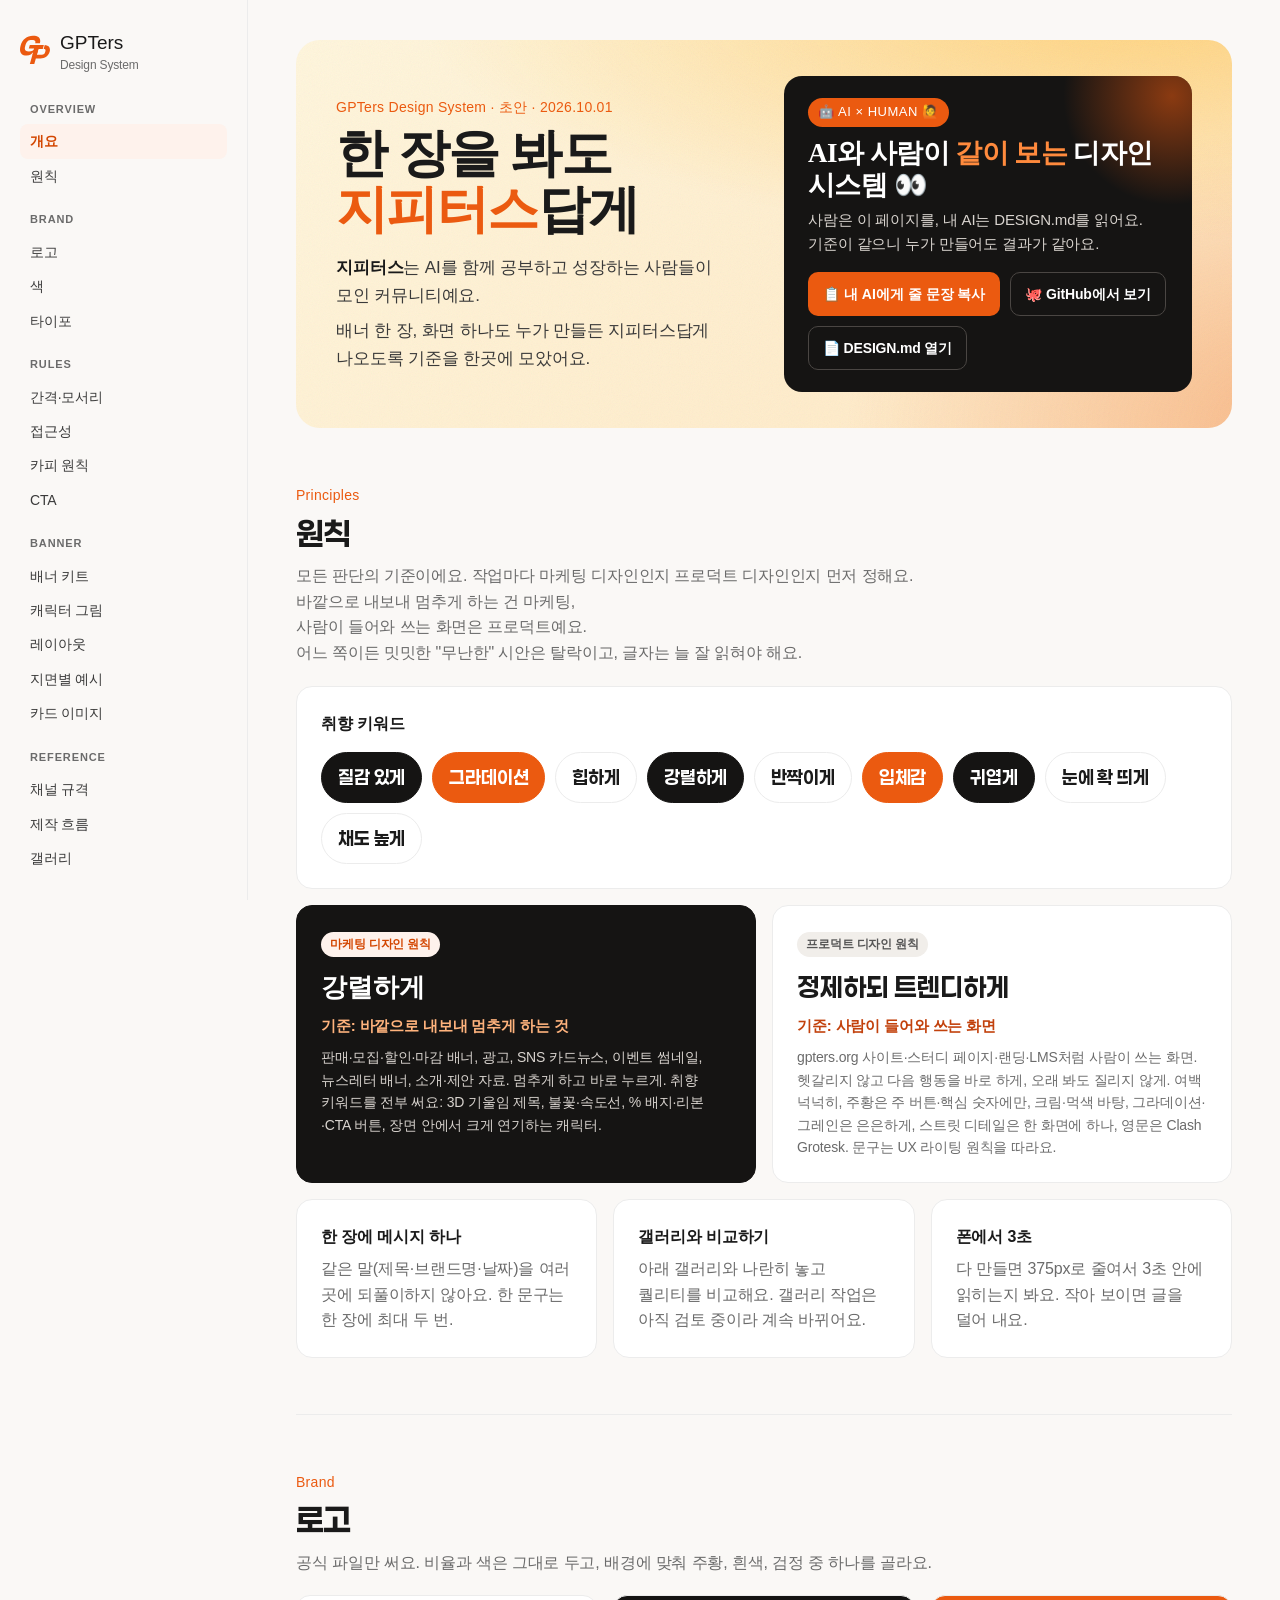
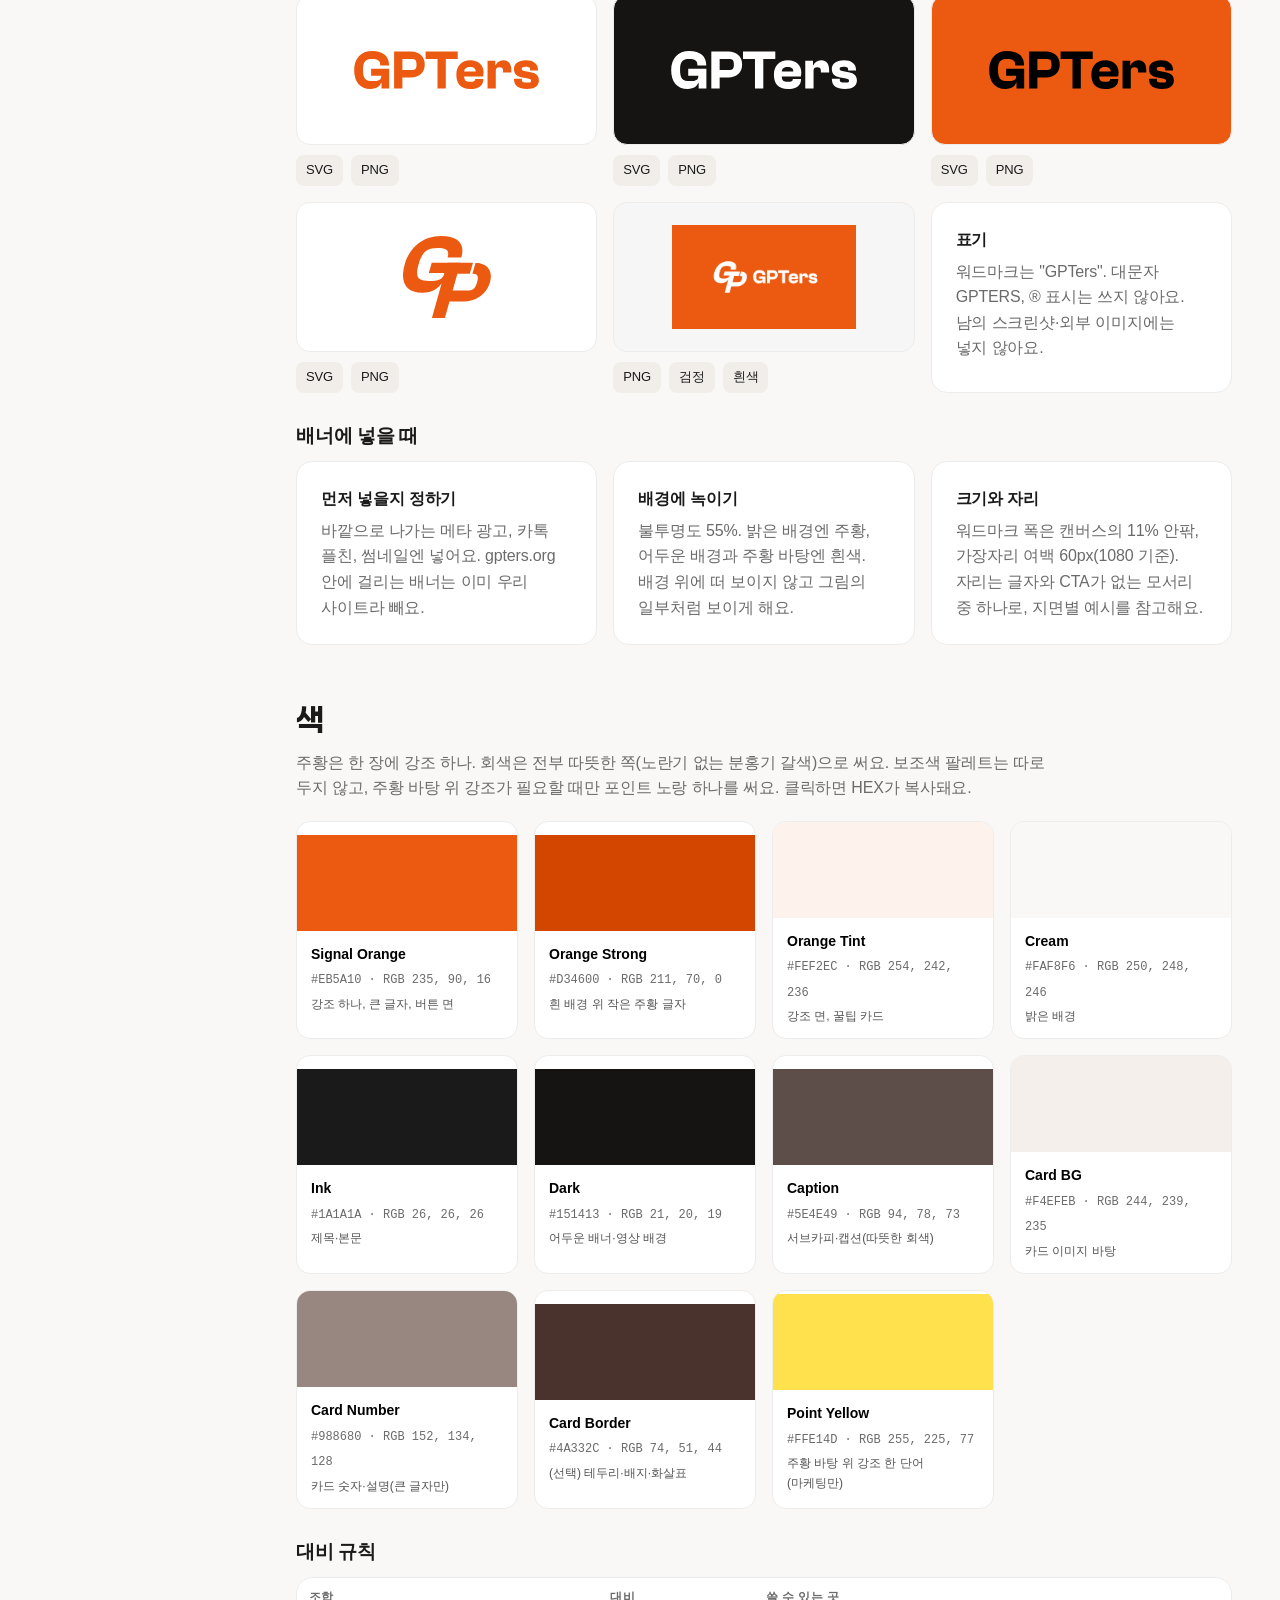
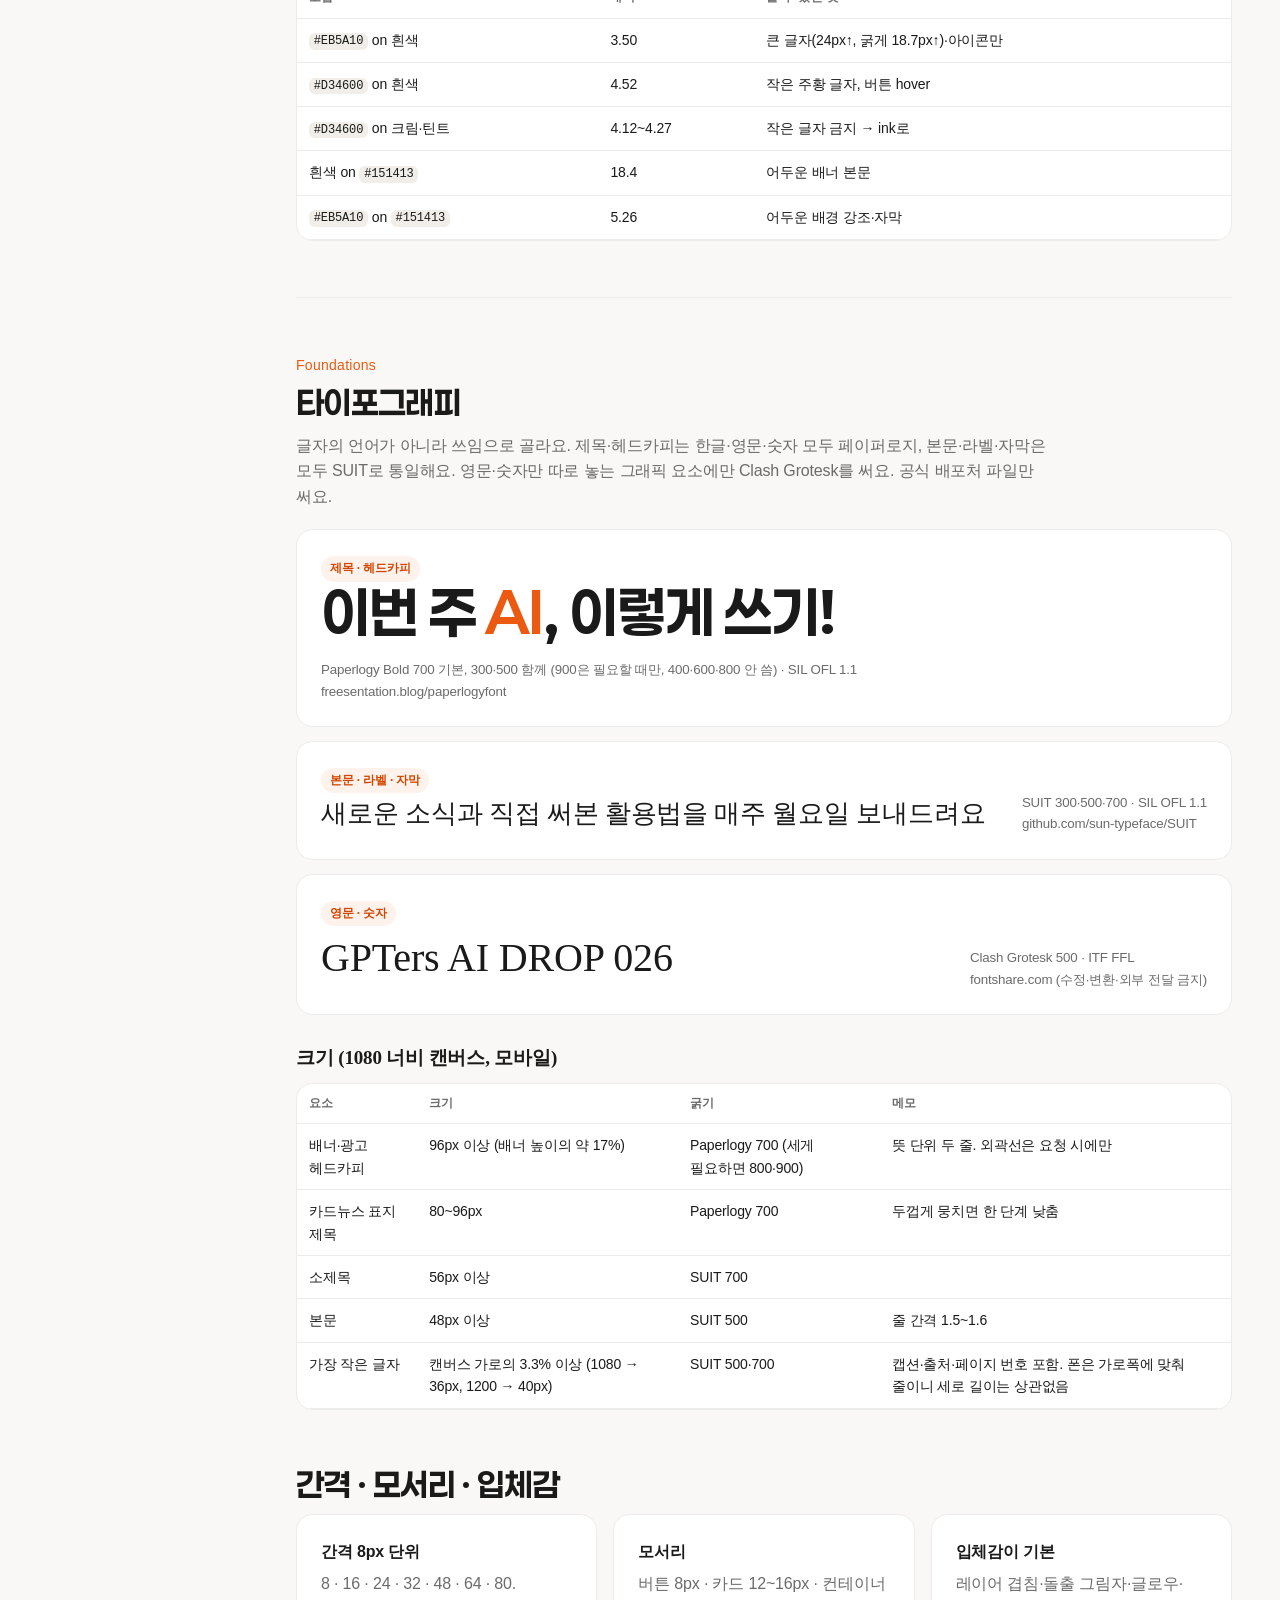
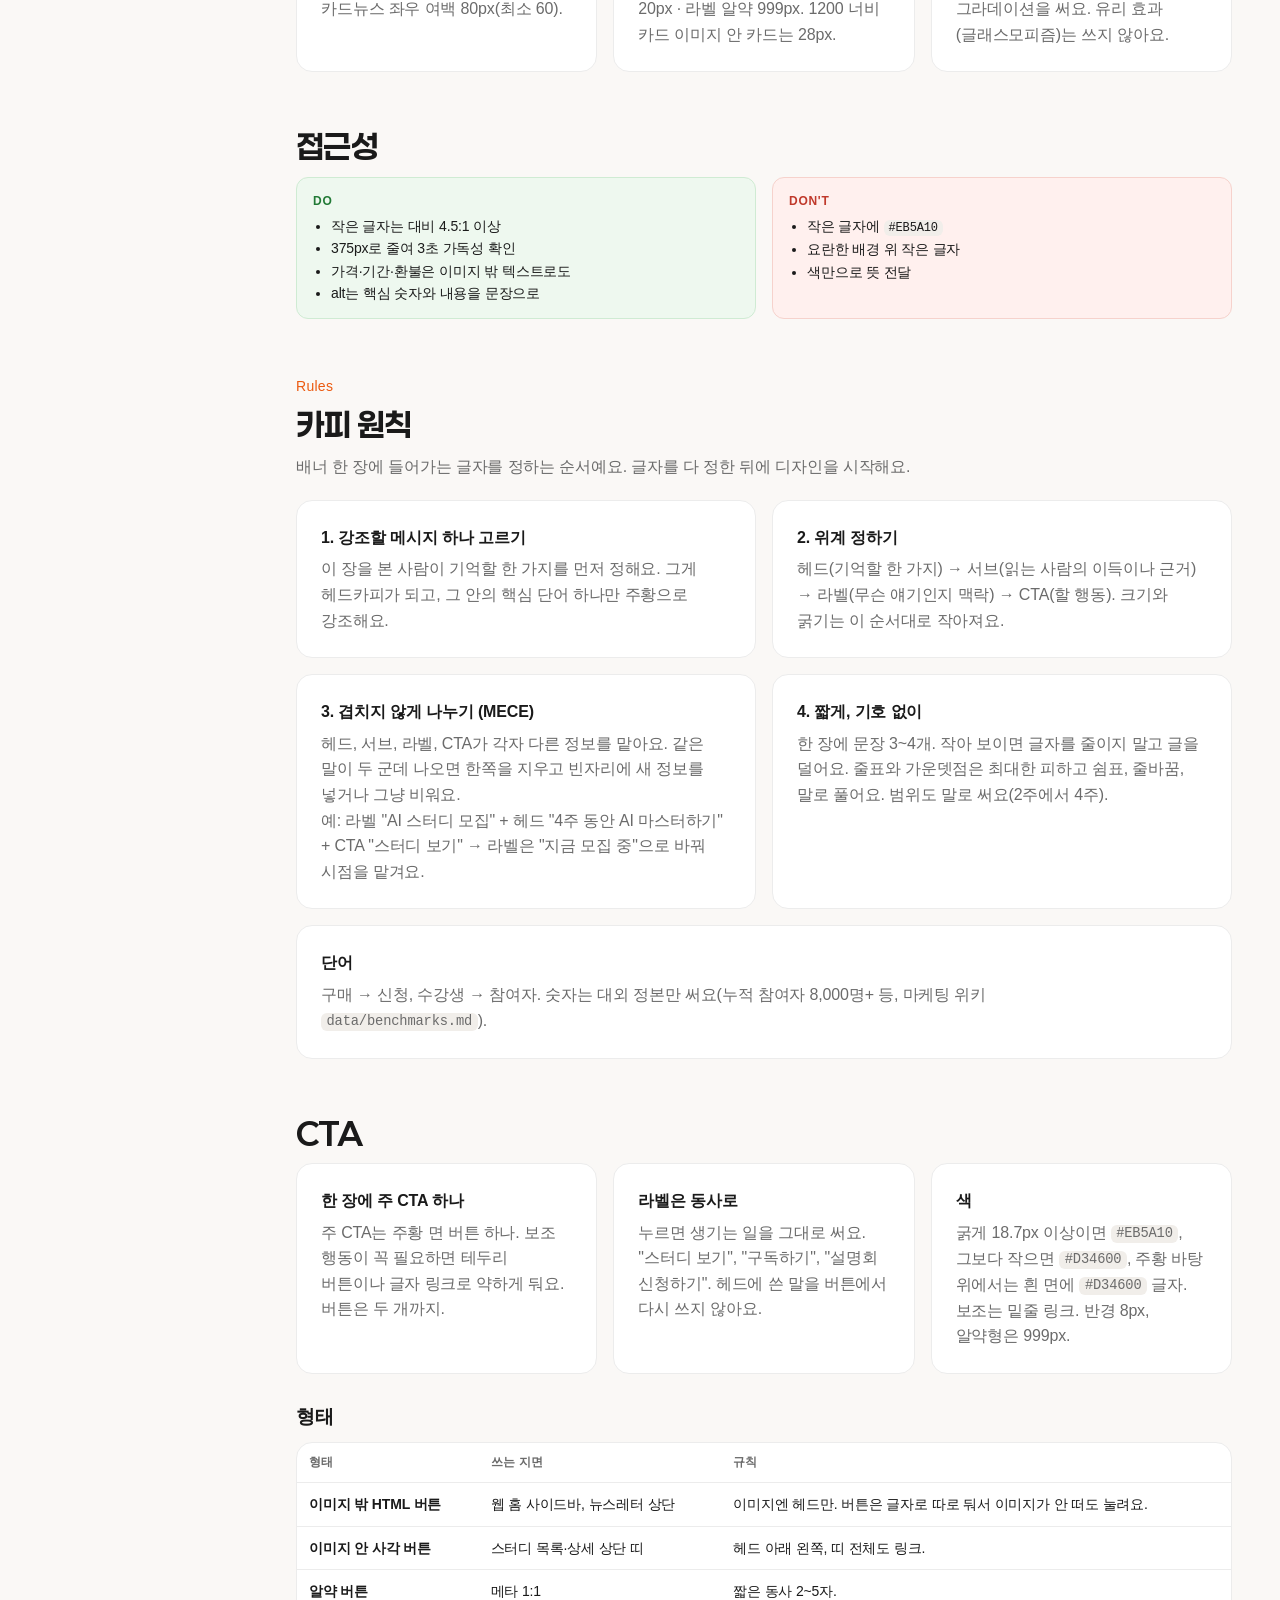
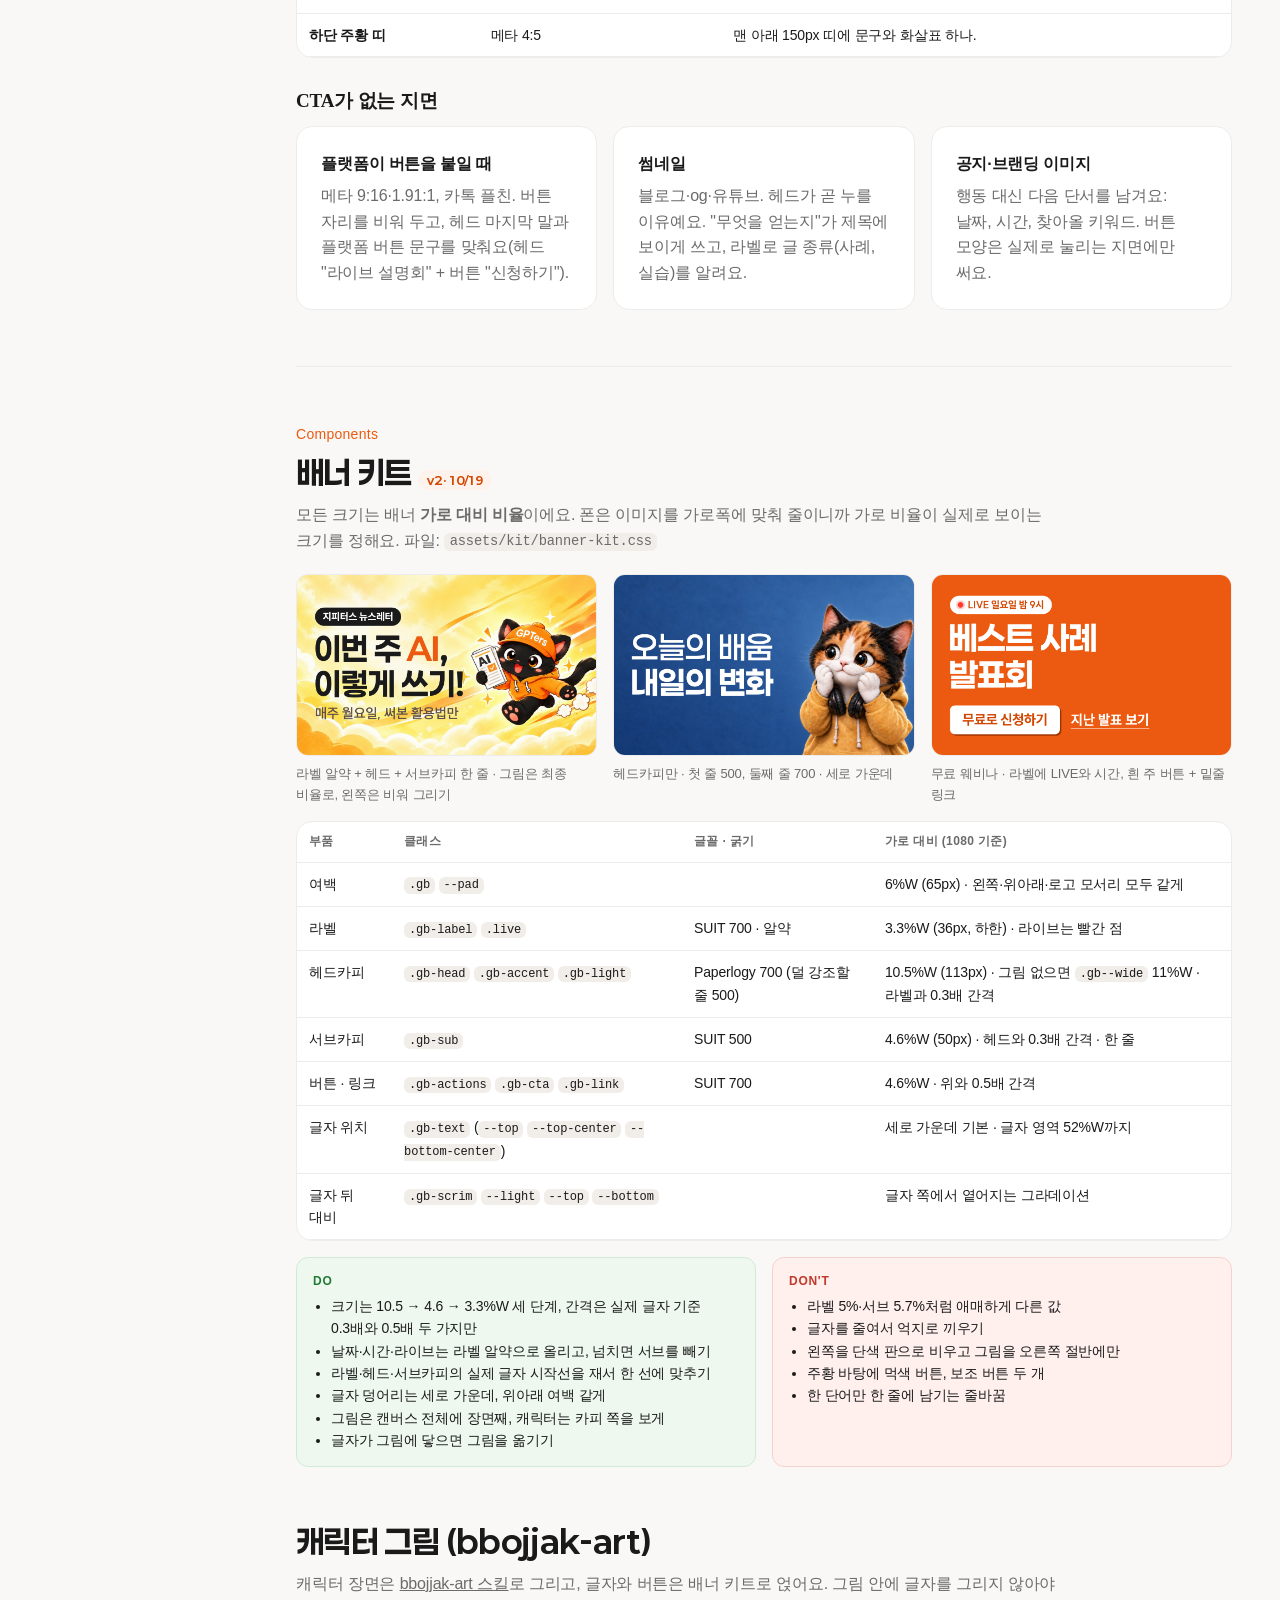
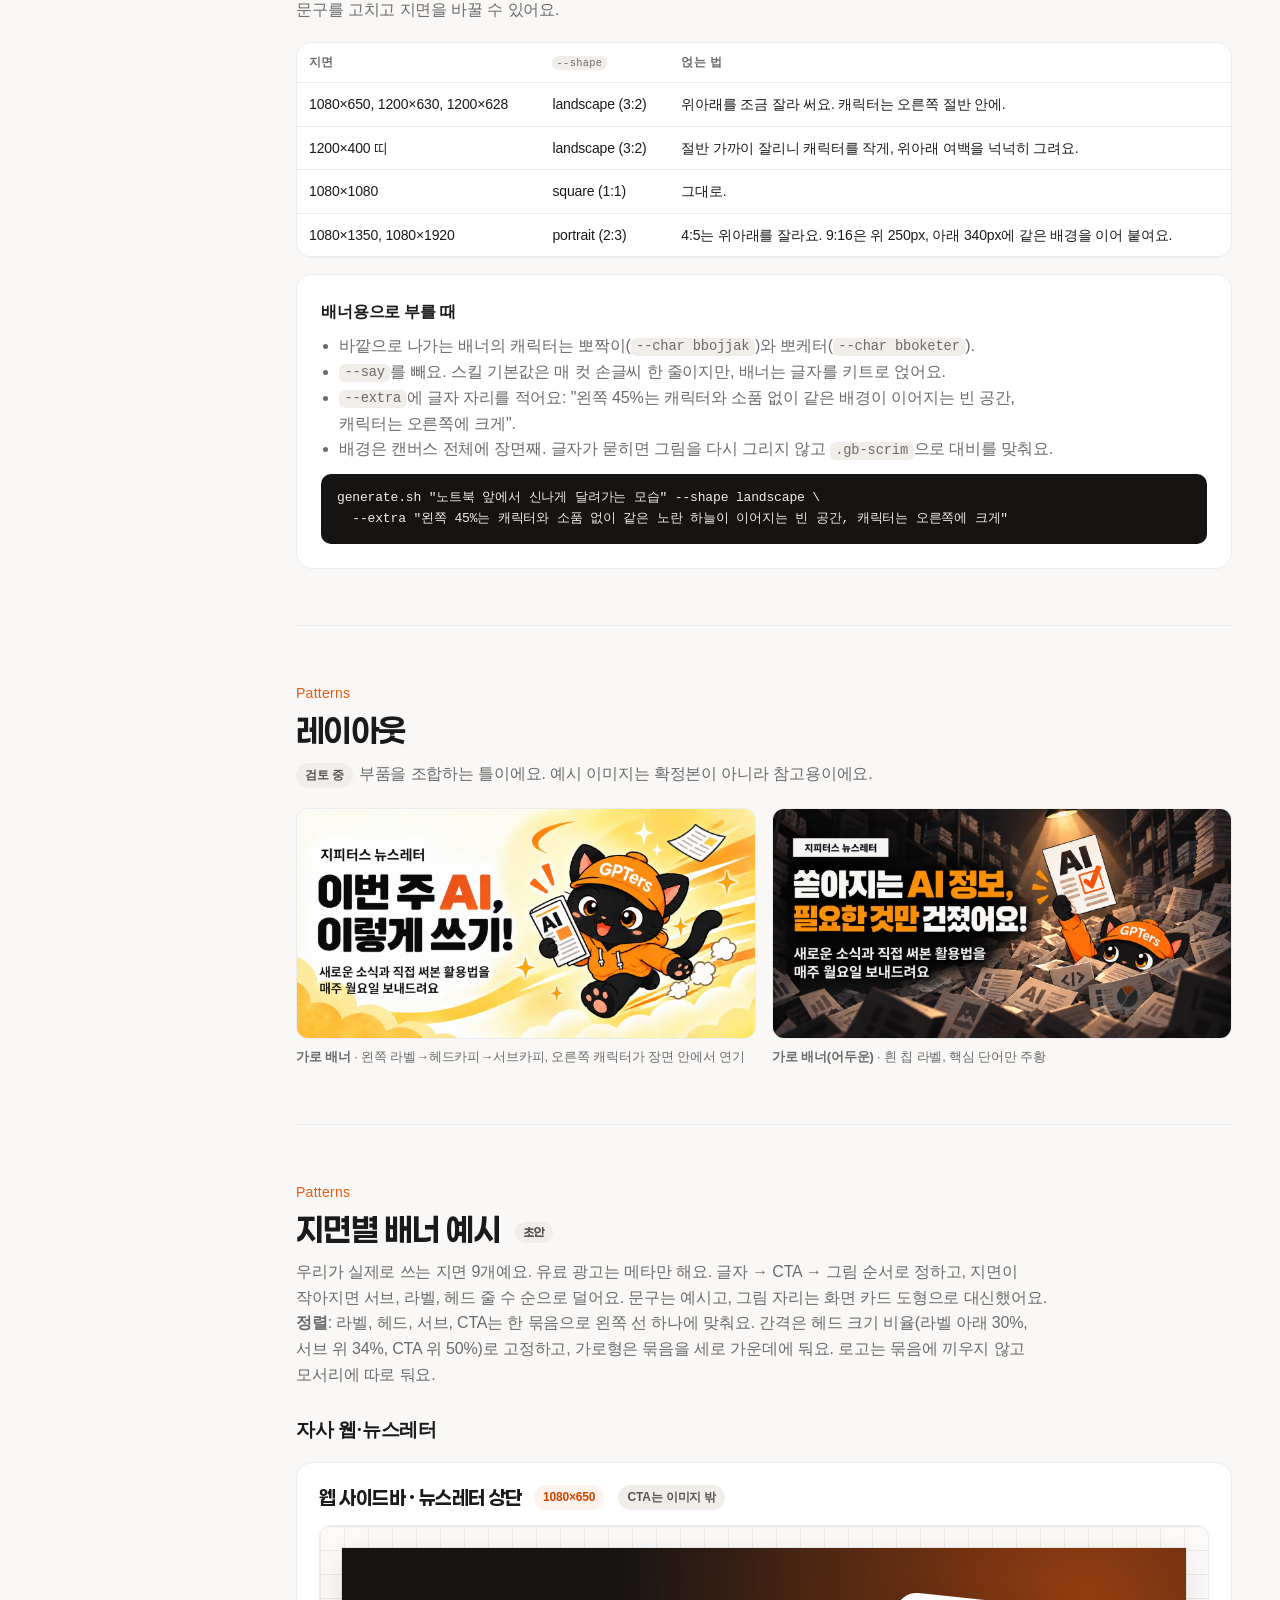
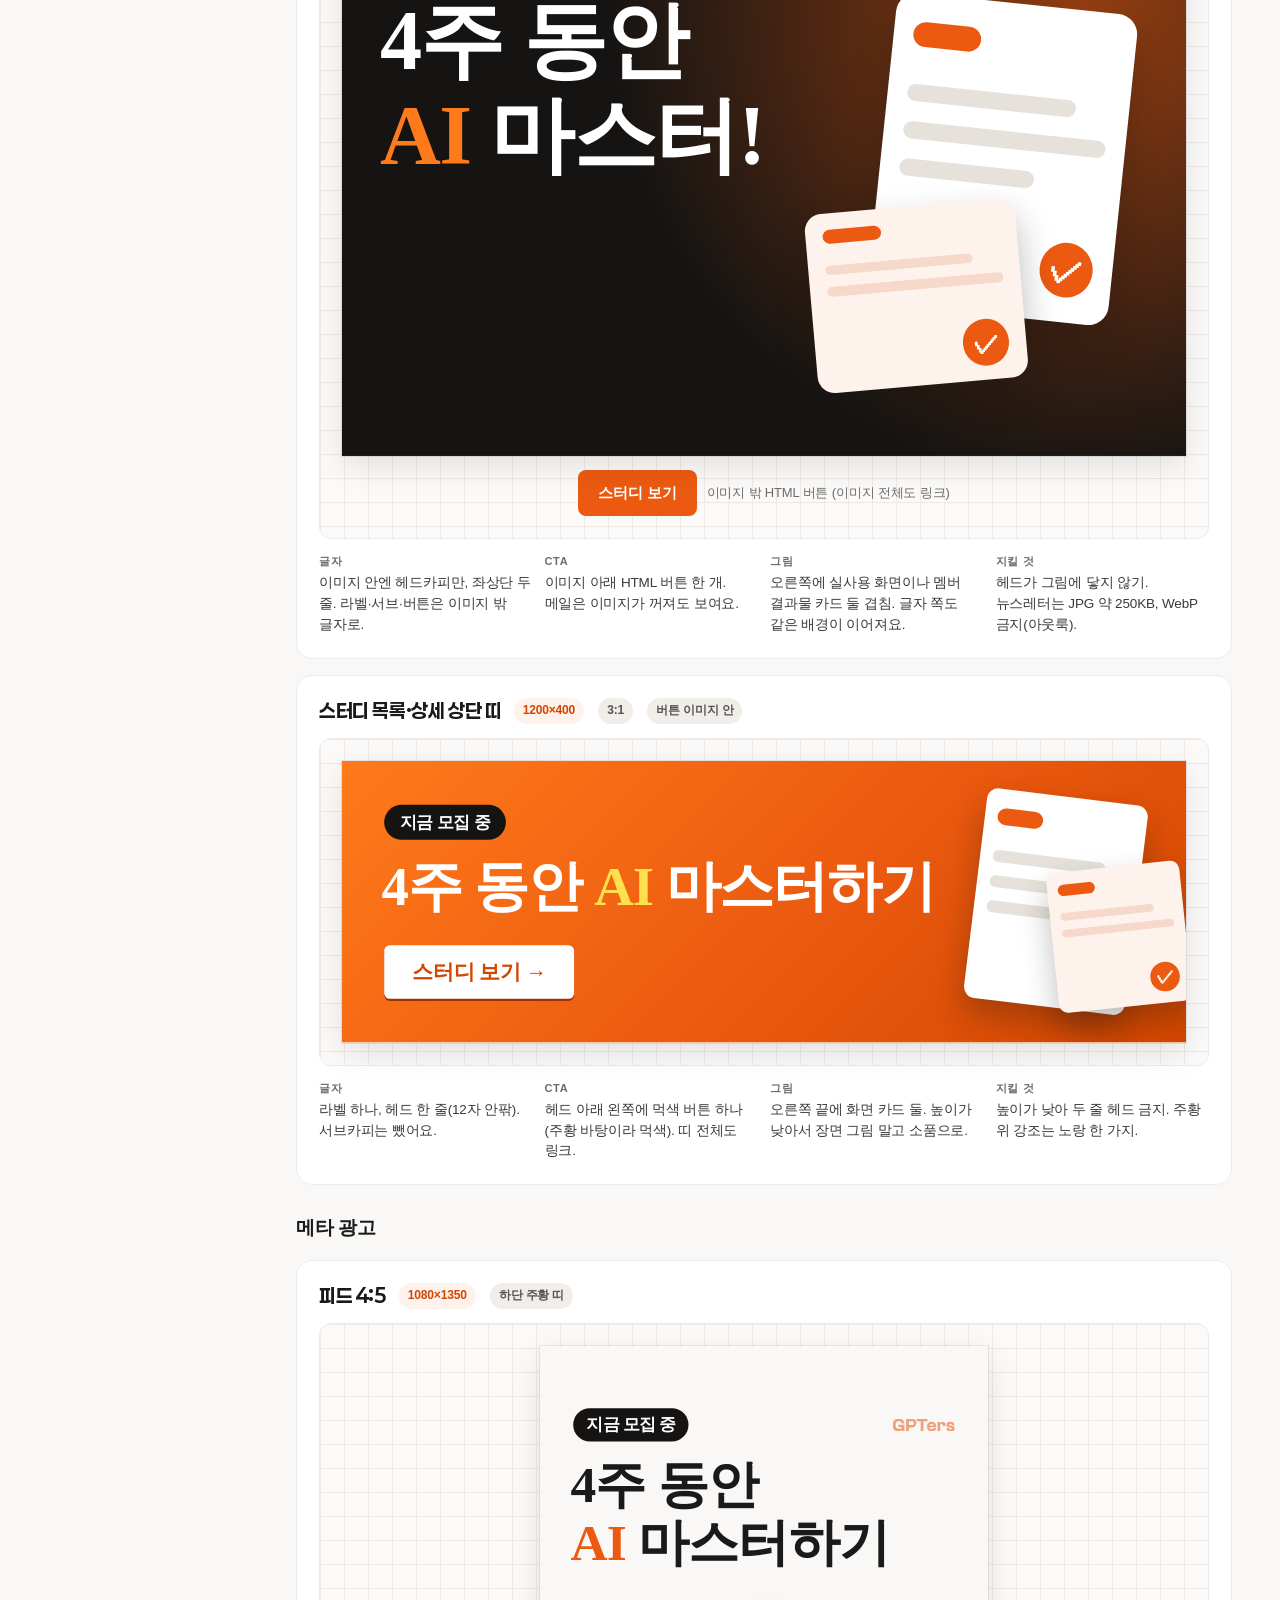
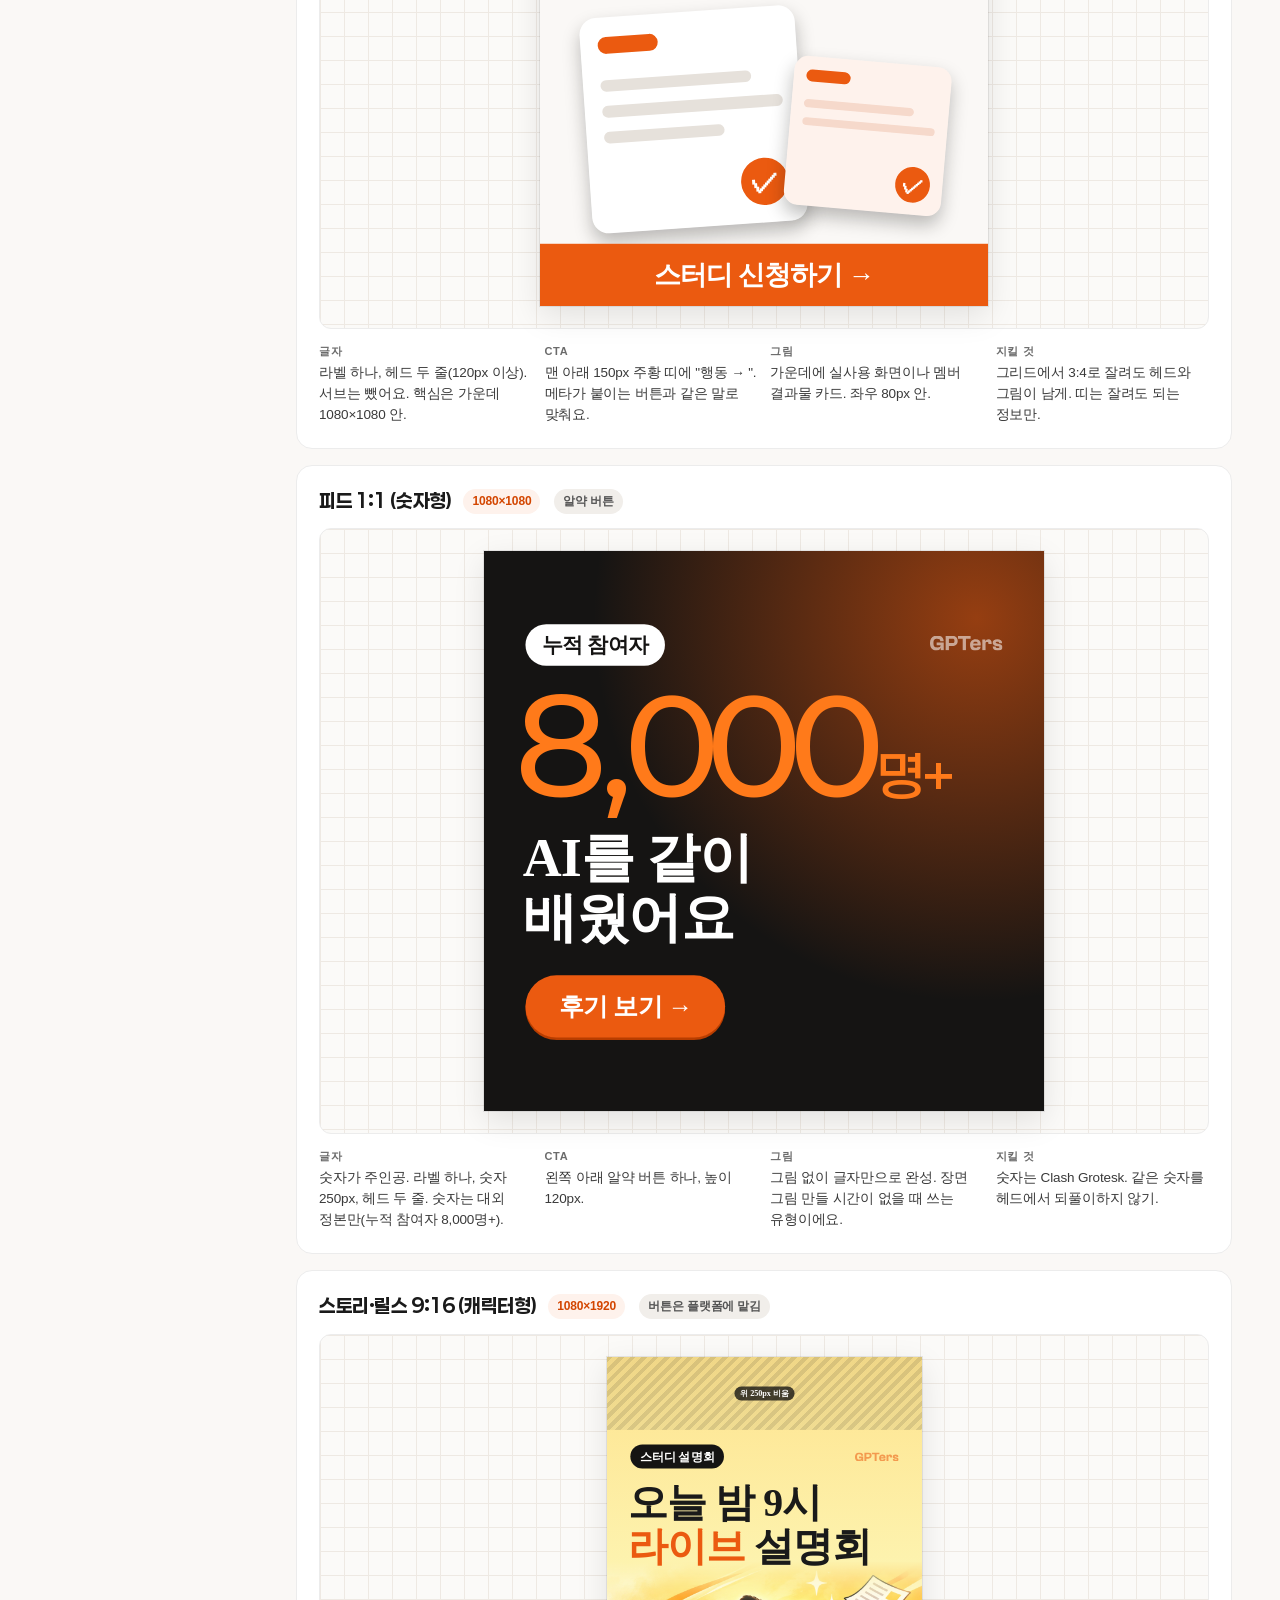
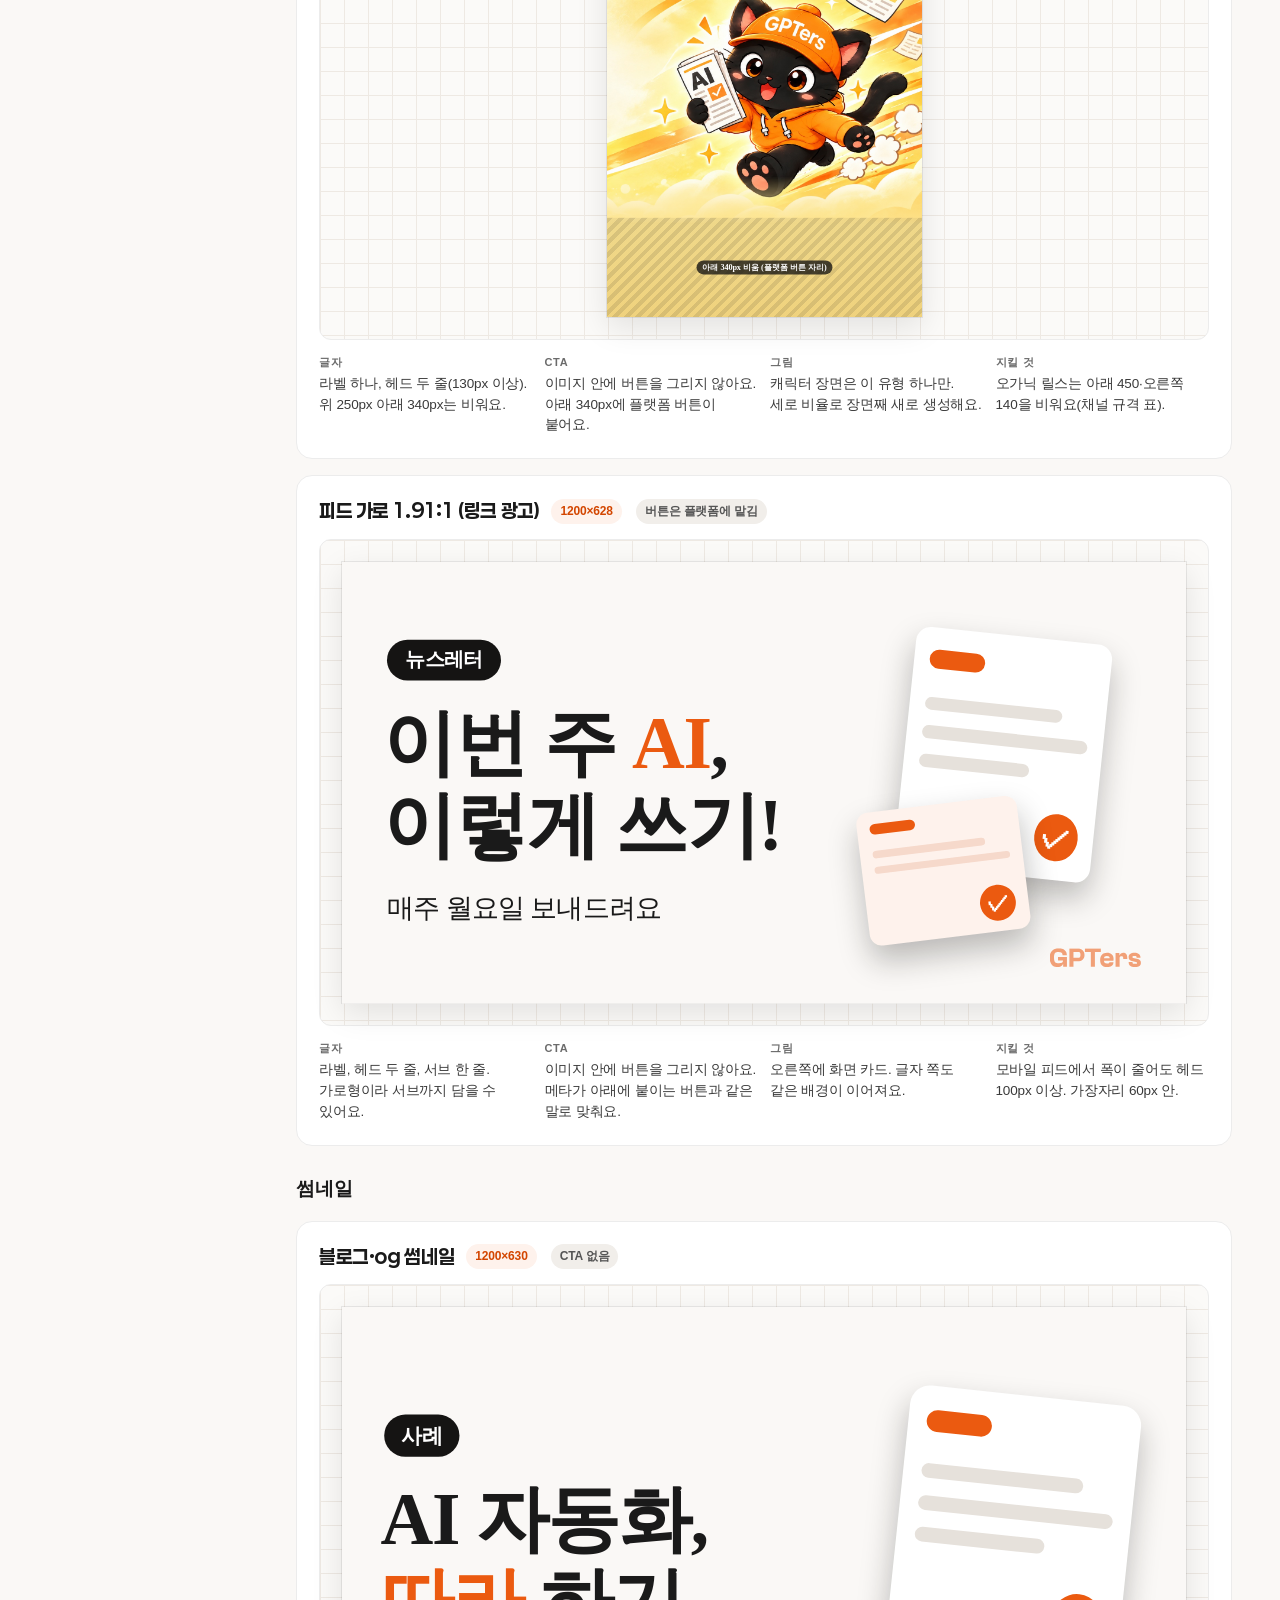
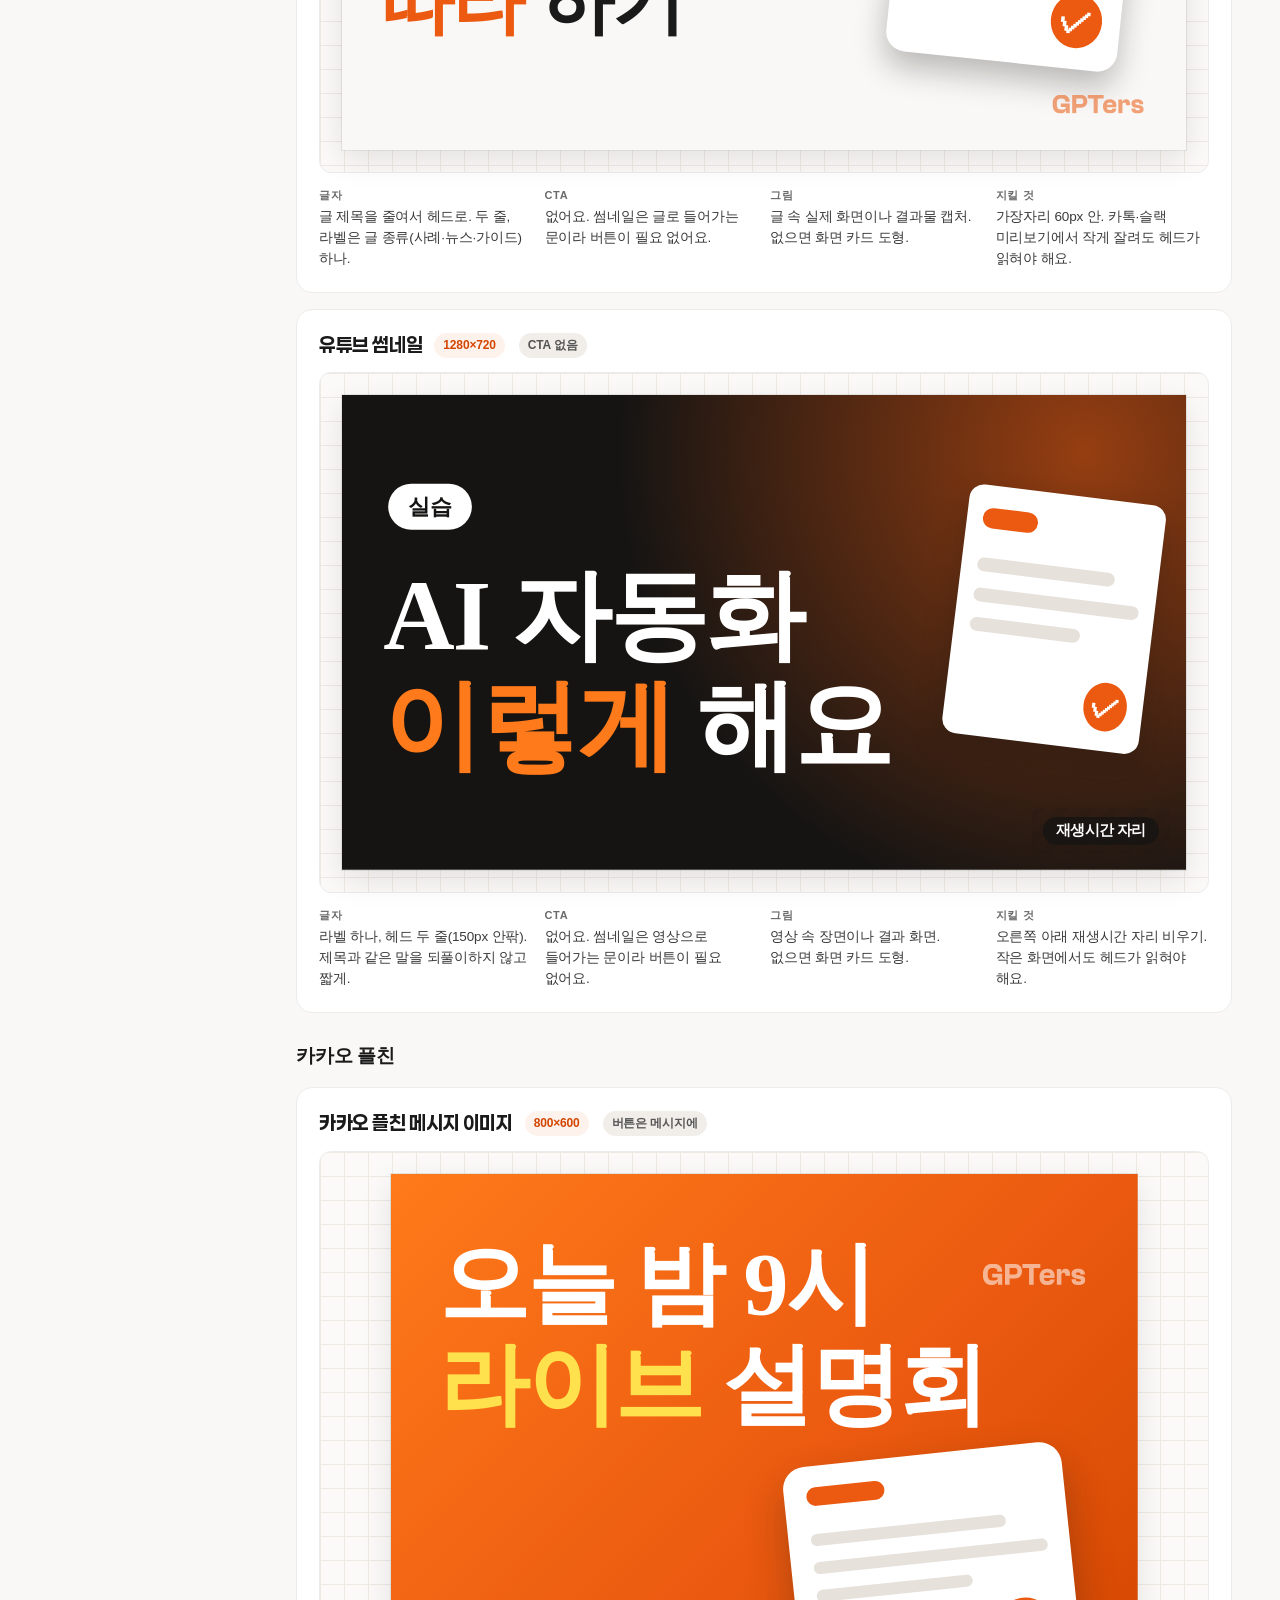
==== commit ed371a03: "배너 키트 v2.1: 위계 10.5/4.6/3.3%W, 라벨 알약(.live), 실제 글자 기준 간격 0.3/0.5배(실측 역산), 웨비나 예시 Co-Authored-By: Cla" ====
--- a/index.html
+++ b/index.html
@@ -388,22 +388,22 @@
   <h2>배너 키트 <span class="tag">v2 · 10/19</span></h2>
   <p class="desc">모든 크기는 배너 <b>가로 대비 비율</b>이에요. 폰은 이미지를 가로폭에 맞춰 줄이니까 가로 비율이 실제로 보이는 크기를 정해요. 파일: <code>assets/kit/banner-kit.css</code></p>
   <div class="grid g3">
-    <figure><img src="assets/examples/banner-label-head-sub.png" alt="라벨, 두 줄 헤드카피, 서브카피 배너" loading="lazy"><figcaption>라벨 + 헤드 + 서브카피 · 글자가 그림에 닿으면 그림을 오른쪽으로</figcaption></figure>
+    <figure><img src="assets/examples/banner-label-head-sub.png" alt="라벨, 두 줄 헤드카피, 서브카피 배너" loading="lazy"><figcaption>라벨 알약 + 헤드 + 서브카피 한 줄 · 그림은 최종 비율로, 왼쪽은 비워 그리기</figcaption></figure>
     <figure><img src="assets/examples/banner-head-only.png" alt="헤드카피만 있는 어두운 배너" loading="lazy"><figcaption>헤드카피만 · 첫 줄 500, 둘째 줄 700 · 세로 가운데</figcaption></figure>
-    <figure><img src="assets/examples/banner-webinar-cta.png" alt="무료 웨비나 신청 주황 배너, 흰 버튼과 밑줄 링크" loading="lazy"><figcaption>주황 바탕 · 흰 주 버튼 + 밑줄 보조 링크(<code>.gb-actions</code>로 한 줄)</figcaption></figure>
+    <figure><img src="assets/examples/banner-webinar-cta.png" alt="무료 웨비나 신청 주황 배너, 흰 버튼과 밑줄 링크" loading="lazy"><figcaption>무료 웨비나 · 라벨에 LIVE와 시간, 흰 주 버튼 + 밑줄 링크</figcaption></figure>
   </div>
   <div class="tbl" style="margin-top:16px"><table>
     <tr><th>부품</th><th>클래스</th><th>글꼴 · 굵기</th><th>가로 대비 (1080 기준)</th></tr>
     <tr><td>여백</td><td><code>.gb</code> <code>--pad</code></td><td></td><td>6%W (65px) · 왼쪽·위아래·로고 모서리 모두 같게</td></tr>
-    <tr><td>헤드카피</td><td><code>.gb-head</code> <code>.gb-accent</code> <code>.gb-light</code></td><td>Paperlogy 700 (덜 강조할 줄 500)</td><td>9%W (97px) · 길면 <code>.gb-head--m</code> 7.5%W</td></tr>
-    <tr><td>라벨</td><td><code>.gb-label</code></td><td>SUIT 700</td><td>3.7%W (40px) · 헤드와 0.25배 간격</td></tr>
-    <tr><td>서브카피</td><td><code>.gb-sub</code></td><td>SUIT 500</td><td>3.7%W (40px) · 헤드와 0.25배 간격</td></tr>
-    <tr><td>버튼 · 링크</td><td><code>.gb-actions</code> <code>.gb-cta</code> <code>.gb-link</code></td><td>SUIT 700</td><td>3.7%W · 위와 0.5배 간격</td></tr>
+    <tr><td>라벨</td><td><code>.gb-label</code> <code>.live</code></td><td>SUIT 700 · 알약</td><td>3.3%W (36px, 하한) · 라이브는 빨간 점</td></tr>
+    <tr><td>헤드카피</td><td><code>.gb-head</code> <code>.gb-accent</code> <code>.gb-light</code></td><td>Paperlogy 700 (덜 강조할 줄 500)</td><td>10.5%W (113px) · 그림 없으면 <code>.gb--wide</code> 11%W · 라벨과 0.3배 간격</td></tr>
+    <tr><td>서브카피</td><td><code>.gb-sub</code></td><td>SUIT 500</td><td>4.6%W (50px) · 헤드와 0.3배 간격 · 한 줄</td></tr>
+    <tr><td>버튼 · 링크</td><td><code>.gb-actions</code> <code>.gb-cta</code> <code>.gb-link</code></td><td>SUIT 700</td><td>4.6%W · 위와 0.5배 간격</td></tr>
     <tr><td>글자 위치</td><td><code>.gb-text</code> (<code>--top</code> <code>--top-center</code> <code>--bottom-center</code>)</td><td></td><td>세로 가운데 기본 · 글자 영역 52%W까지</td></tr>
     <tr><td>글자 뒤 대비</td><td><code>.gb-scrim</code> <code>--light</code> <code>--top</code> <code>--bottom</code></td><td></td><td>글자 쪽에서 옅어지는 그라데이션</td></tr>
   </table></div>
   <div class="grid g2" style="margin-top:16px">
-    <div class="do"><b>DO</b><ul><li>크기는 9%W와 3.7%W 두 단계, 간격은 0.25배와 0.5배 두 가지만</li><li>라벨·헤드·서브카피의 실제 글자 시작선을 재서 한 선에 맞추기</li><li>글자 덩어리는 세로 가운데, 위아래 여백 같게</li><li>그림은 캔버스 전체에 장면째, 캐릭터는 카피 쪽을 보게</li><li>글자가 그림에 닿으면 그림을 옮기기</li></ul></div>
+    <div class="do"><b>DO</b><ul><li>크기는 10.5 → 4.6 → 3.3%W 세 단계, 간격은 실제 글자 기준 0.3배와 0.5배 두 가지만</li><li>날짜·시간·라이브는 라벨 알약으로 올리고, 넘치면 서브를 빼기</li><li>라벨·헤드·서브카피의 실제 글자 시작선을 재서 한 선에 맞추기</li><li>글자 덩어리는 세로 가운데, 위아래 여백 같게</li><li>그림은 캔버스 전체에 장면째, 캐릭터는 카피 쪽을 보게</li><li>글자가 그림에 닿으면 그림을 옮기기</li></ul></div>
     <div class="dont"><b>DON'T</b><ul><li>라벨 5%·서브 5.7%처럼 애매하게 다른 값</li><li>글자를 줄여서 억지로 끼우기</li><li>왼쪽을 단색 판으로 비우고 그림을 오른쪽 절반에만</li><li>주황 바탕에 먹색 버튼, 보조 버튼 두 개</li><li>한 단어만 한 줄에 남기는 줄바꿈</li></ul></div>
   </div>
 </section>
--- a/assets/kit/banner-kit.css
+++ b/assets/kit/banner-kit.css
@@ -2,8 +2,9 @@
    모든 크기는 배너 가로 --W 기준 비율(폰은 가로폭에 맞춰 줄이므로 가로 비율이 실제 보이는 크기를 정한다).
    사용: <div class="gb" style="--W:1080px;--H:650px"> ... </div>
    굵기: 300·500·700만(900은 필요할 때만). 페이퍼로지 제목 700, SUIT는 한 단계 올려 쓴다.
-   간격은 두 가지만: 좁게 = 헤드 크기의 0.25배, 넓게 = 0.5배. 근소한 차이는 만들지 않는다. */
-.gb{--head:calc(var(--W)*0.09);--small:calc(var(--W)*0.037);--pad:calc(var(--W)*0.06);
+   간격은 실제 글자(잉크) 기준 두 가지만: 좁게 = 헤드 크기의 0.3배(라벨-헤드, 헤드-서브), 넓게 = 0.5배(헤드·서브-버튼).
+   아래 margin 값은 상자 여백이라 잉크 간격이 그렇게 보이도록 10/19 실측으로 역산한 값이다. 근소한 차이는 만들지 않는다. */
+.gb{--head:calc(var(--W)*0.105);--label:calc(var(--W)*0.033);--small:calc(var(--W)*0.046);--pad:calc(var(--W)*0.06);
   position:relative;width:var(--W);height:var(--H);overflow:hidden;font-family:'SUIT',sans-serif;color:#1A1A1A}
 .gb--dark{color:#FFFFFF}
 .gb-art{position:absolute;inset:0;background-size:cover;background-position:center}
@@ -15,29 +16,36 @@
 .gb-text--top-center{left:50%;transform:translateX(-50%);top:var(--pad);max-width:calc(var(--W)*0.88);text-align:center}
 .gb-text--bottom-center{left:50%;transform:translateX(-50%);top:auto;bottom:var(--pad);max-width:calc(var(--W)*0.88);text-align:center}
 
-/* 라벨: SUIT 700, 3.7%W. 헤드와 좁은 간격 */
-.gb-label{font-family:'SUIT';font-weight:700;font-size:var(--small);line-height:1.2;letter-spacing:-0.01em;margin-bottom:calc(var(--head)*0.25)}
+/* 라벨: 알약, SUIT 700, 3.3%W(하한). 크기 대신 모양으로 구분. 라이브는 .live(빨간 점) */
+.gb-label{display:inline-flex;align-items:center;gap:.45em;font-family:'SUIT';font-weight:700;font-size:var(--label);line-height:1.2;letter-spacing:-0.01em;padding:.32em .8em;border-radius:999px;background:#1A1A1A;color:#fff}
+.gb--dark .gb-label,.gb--orange .gb-label{background:#fff;color:#D34600}
+.gb-label.live::before{content:"";width:.55em;height:.55em;border-radius:50%;background:#FF3B30;box-shadow:0 0 0 .18em rgba(255,59,48,.25)}
 /* 헤드카피: 페이퍼로지 700, 9%W, 뜻 단위 두 줄. 굵은 제목은 글자 앞 여백만큼 당겨 라벨·서브카피와 실제 글자 시작선을 맞춘다(실측) */
-.gb-head{font-family:'Paperlogy';font-weight:700;font-size:var(--head);line-height:1.15;letter-spacing:-0.02em;white-space:nowrap;margin-left:-0.04em}
-.gb-head--m{font-size:calc(var(--W)*0.075)}   /* 문구가 길 때 */
+.gb-head{font-family:'Paperlogy';font-weight:700;font-size:var(--head);line-height:1.12;letter-spacing:-0.02em;white-space:nowrap;margin-left:-0.04em}
+.gb-label+.gb-head{margin-top:calc(var(--head)*0.17)}   /* 잉크 간격 0.3배 */
+.gb-head--m{font-size:calc(var(--W)*0.085)}   /* 문구가 길 때 */
+.gb--wide{--head:calc(var(--W)*0.11)}          /* 그림 없는 지면: 글자 영역 88%W, 헤드 11%W */
+.gb--wide .gb-text{max-width:calc(var(--W)*0.88)}
 .gb-head .gb-light{font-weight:500}            /* 한 제목 안에서 덜 강조할 줄 */
 .gb-accent{color:#EB5A10}
 .gb--dark .gb-accent{color:#FF7A1A}
 /* 서브카피: SUIT 500(눈으로는 페이퍼로지 300 두께), 라벨과 같은 3.7%W. 헤드와 좁은 간격 */
-.gb-sub{font-family:'SUIT';font-weight:500;font-size:var(--small);line-height:1.35;letter-spacing:-0.01em;margin-top:calc(var(--head)*0.25)}
+.gb-sub{font-family:'SUIT';font-weight:500;font-size:var(--small);line-height:1.35;letter-spacing:-0.01em;margin-top:calc(var(--head)*0.08)}
+.gb-sub{color:#5E4E49}
 .gb--dark .gb-sub{color:rgba(255,255,255,.86)}
+.gb--orange .gb-sub{color:#fff;font-weight:700}
 
 /* 버튼: 한 장에 주 버튼 하나. 흰 바탕은 주황 면, 주황·어두운 바탕은 흰 면 + 주황 글자. 헤드와 넓은 간격.
    돌출 그림자는 바탕색을 진하게 한 색으로 1px씩 쌓는다(모서리 틈 방지). 보조는 .gb-link(밑줄 링크) */
-.gb-cta{display:inline-flex;align-items:center;gap:.35em;margin-top:calc(var(--head)*0.5);font-family:'SUIT';font-weight:700;font-size:var(--small);line-height:1;letter-spacing:-0.02em;
+.gb-cta{display:inline-flex;align-items:center;gap:.35em;margin-top:calc(var(--head)*0.37);font-family:'SUIT';font-weight:700;font-size:var(--small);line-height:1;letter-spacing:-0.02em;
   padding:.55em .9em;border-radius:.35em;background:#EB5A10;color:#fff;
   box-shadow:1px 1px 0 #B83D00,2px 2px 0 #B83D00,3px 3px 0 #B83D00,4px 4px 0 #B83D00,5px 5px 0 #B83D00}
 .gb--dark .gb-cta,.gb--orange .gb-cta{background:#fff;color:#D34600;box-shadow:1px 1px 0 #9E3300,2px 2px 0 #9E3300,3px 3px 0 #9E3300,4px 4px 0 #9E3300,5px 5px 0 #9E3300}
 .gb-cta svg{width:.72em;height:.72em}
-.gb-actions{display:flex;align-items:center;gap:.8em;margin-top:calc(var(--head)*0.5);white-space:nowrap;font-size:var(--small)}
+.gb-actions{display:flex;align-items:center;gap:.8em;margin-top:calc(var(--head)*0.37);white-space:nowrap;font-size:var(--small)}
 .gb-actions .gb-cta{margin-top:0}
 .gb-actions .gb-link{margin:0}
-.gb-link{display:inline-block;margin:calc(var(--head)*0.5) 0 0 .8em;font-family:'SUIT';font-weight:700;font-size:var(--small);text-decoration:underline;text-decoration-thickness:2px;text-underline-offset:.25em;color:inherit}
+.gb-link{display:inline-block;margin:calc(var(--head)*0.37) 0 0 .8em;font-family:'SUIT';font-weight:700;font-size:var(--small);text-decoration:underline;text-decoration-thickness:2px;text-underline-offset:.25em;color:inherit}
 .gb--orange{background:#EB5A10;color:#fff}
 
 /* 외곽선: 요청 시에만 */
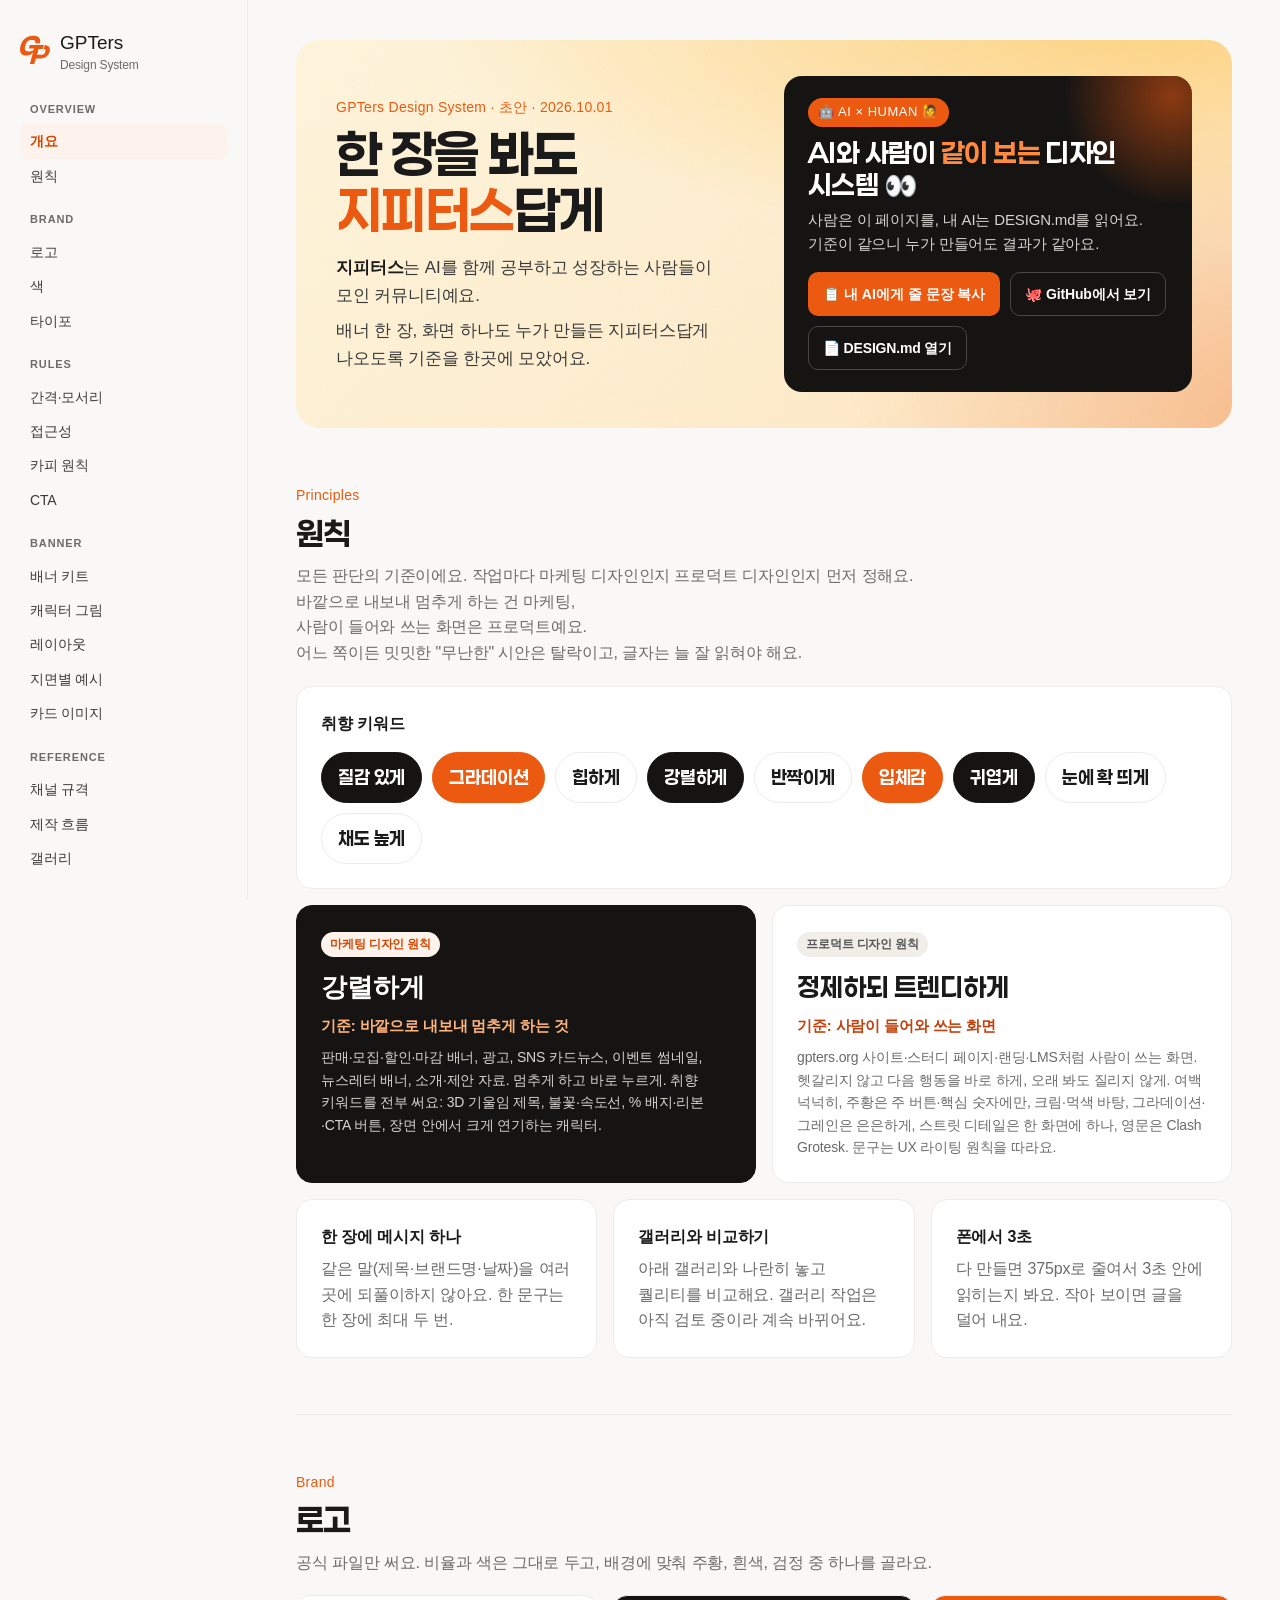
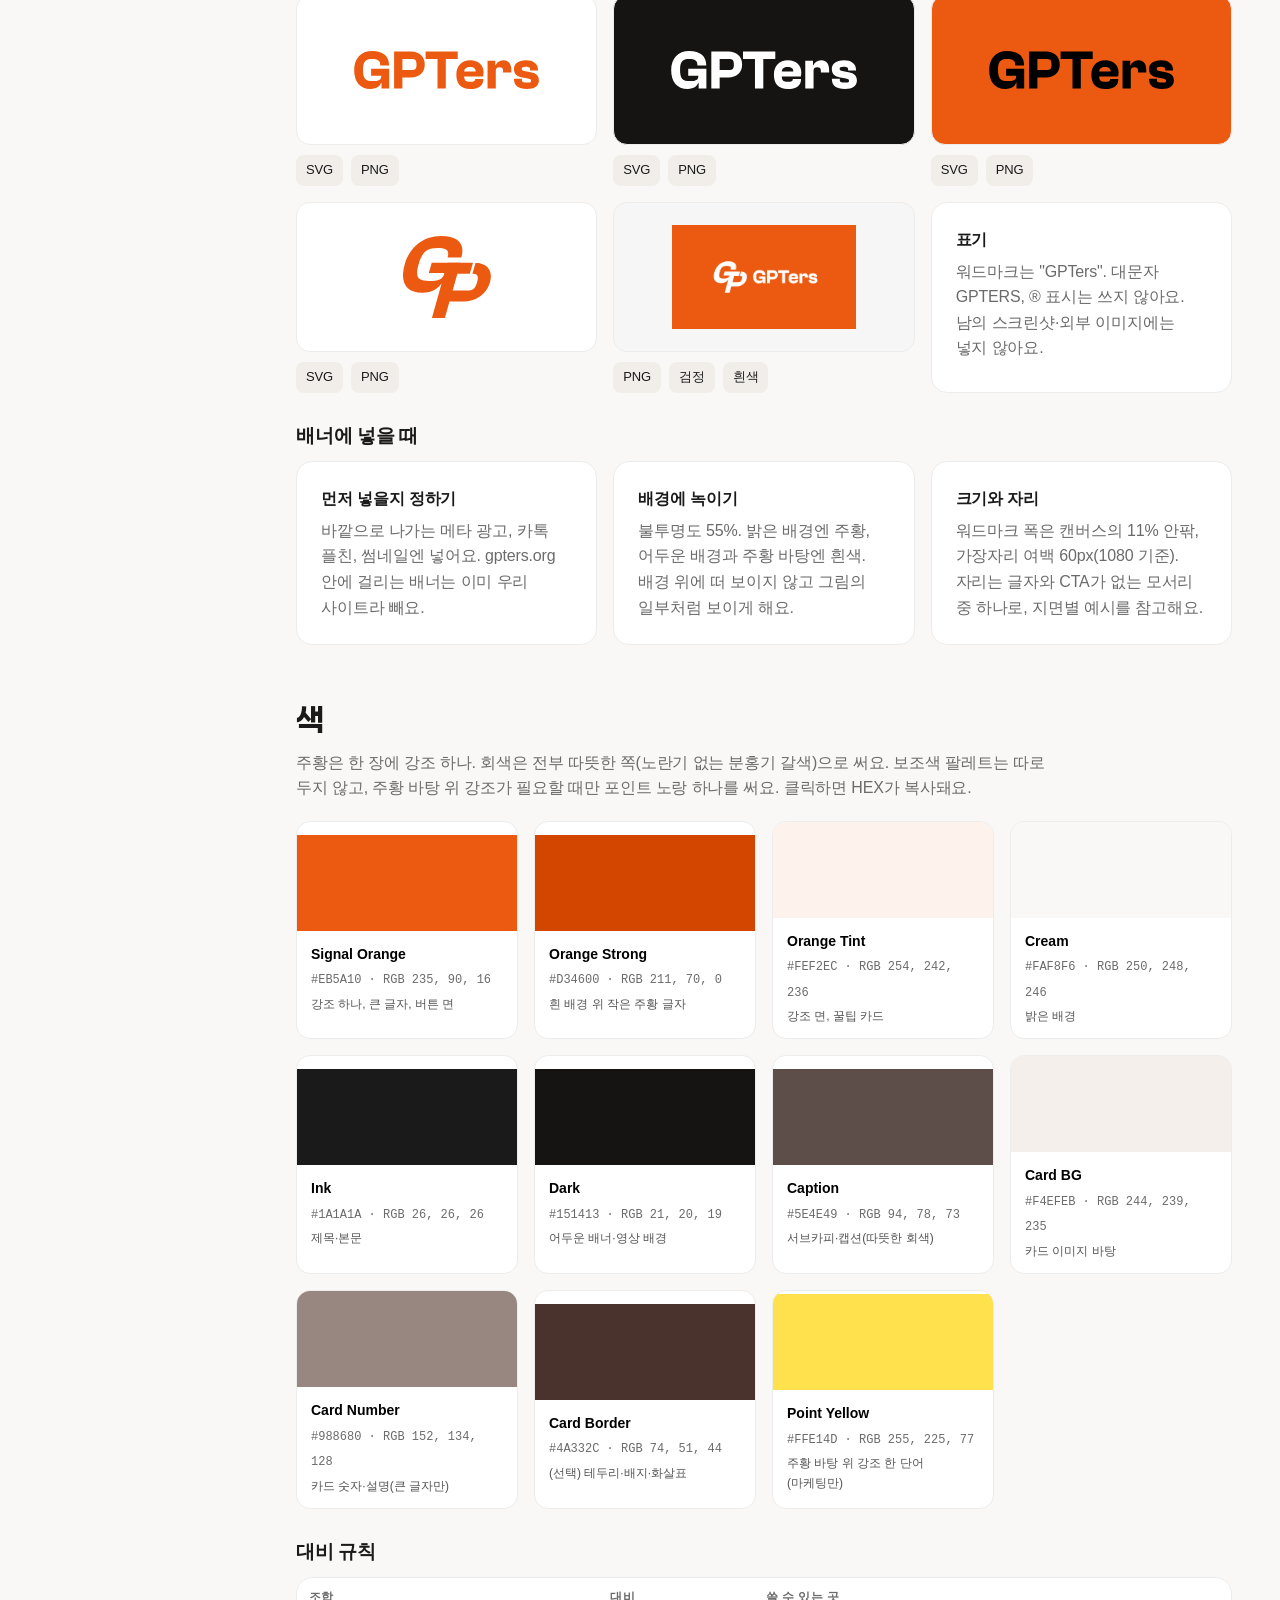
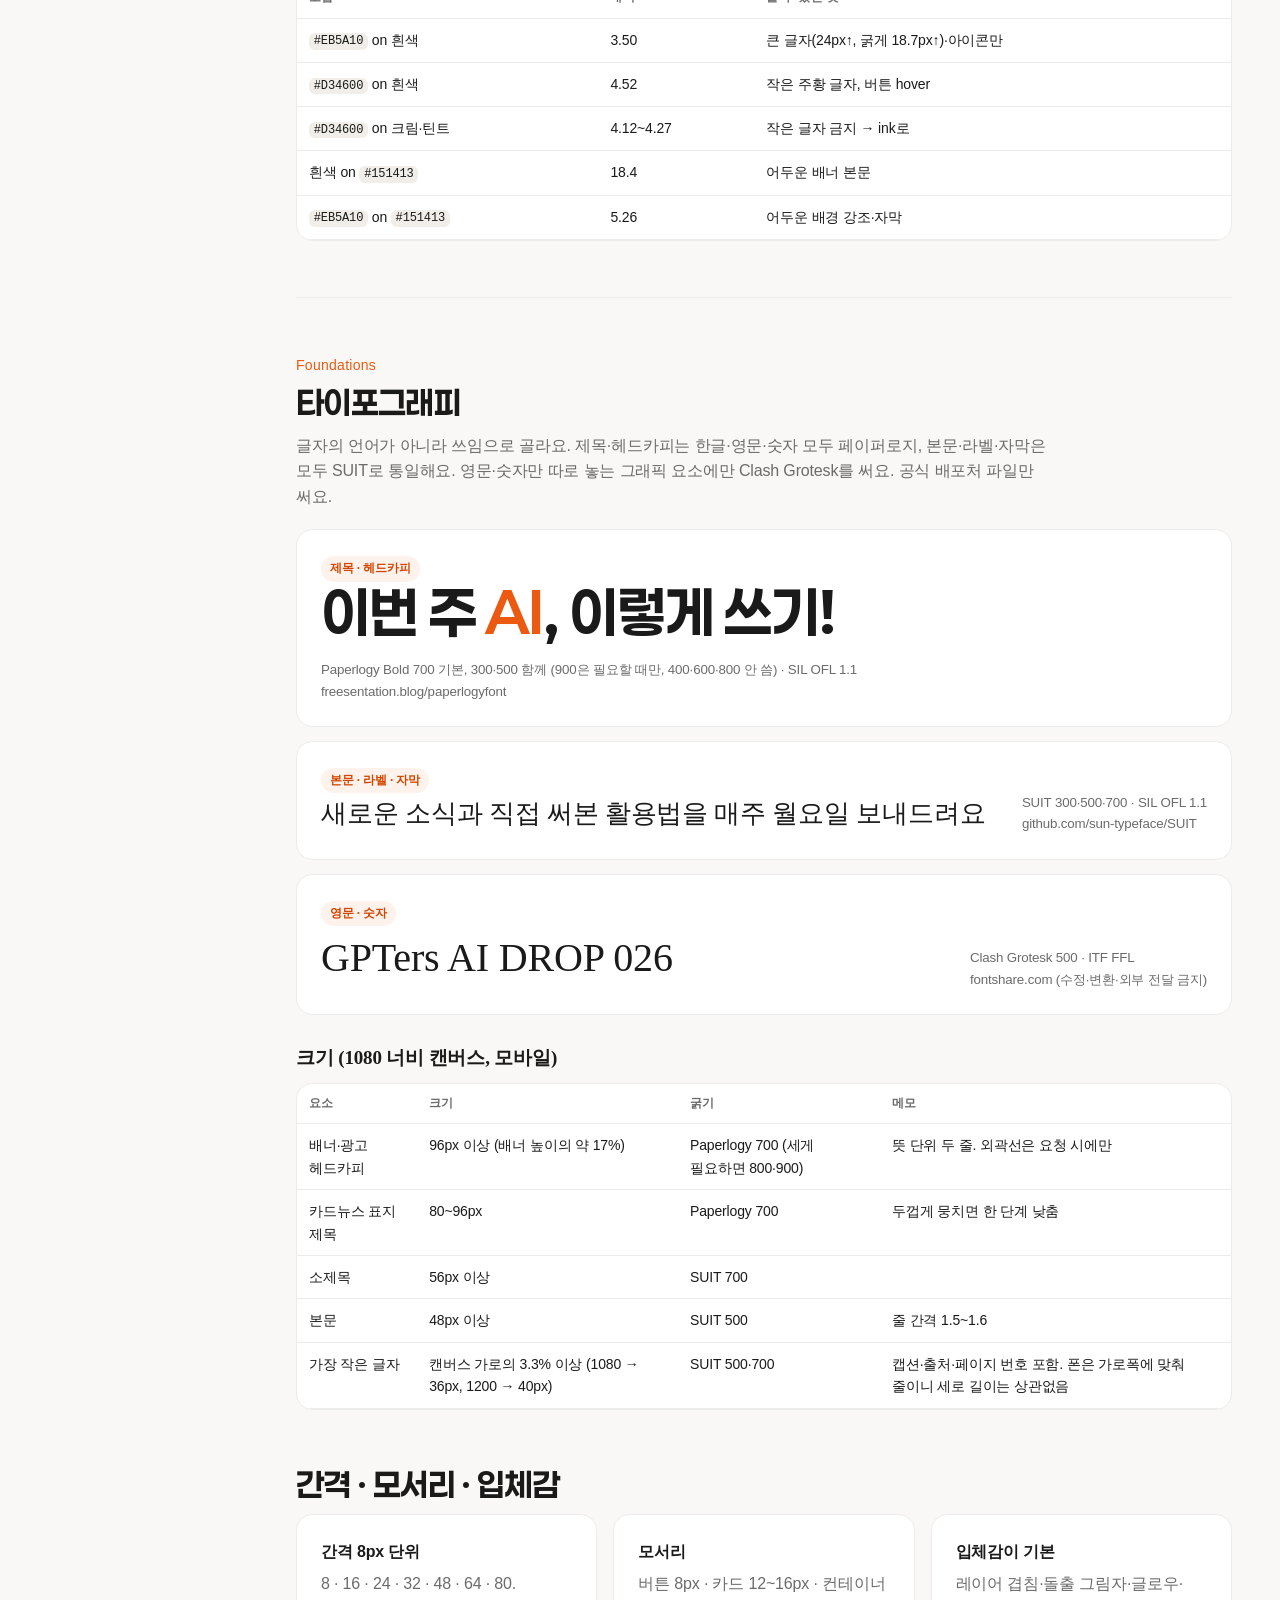
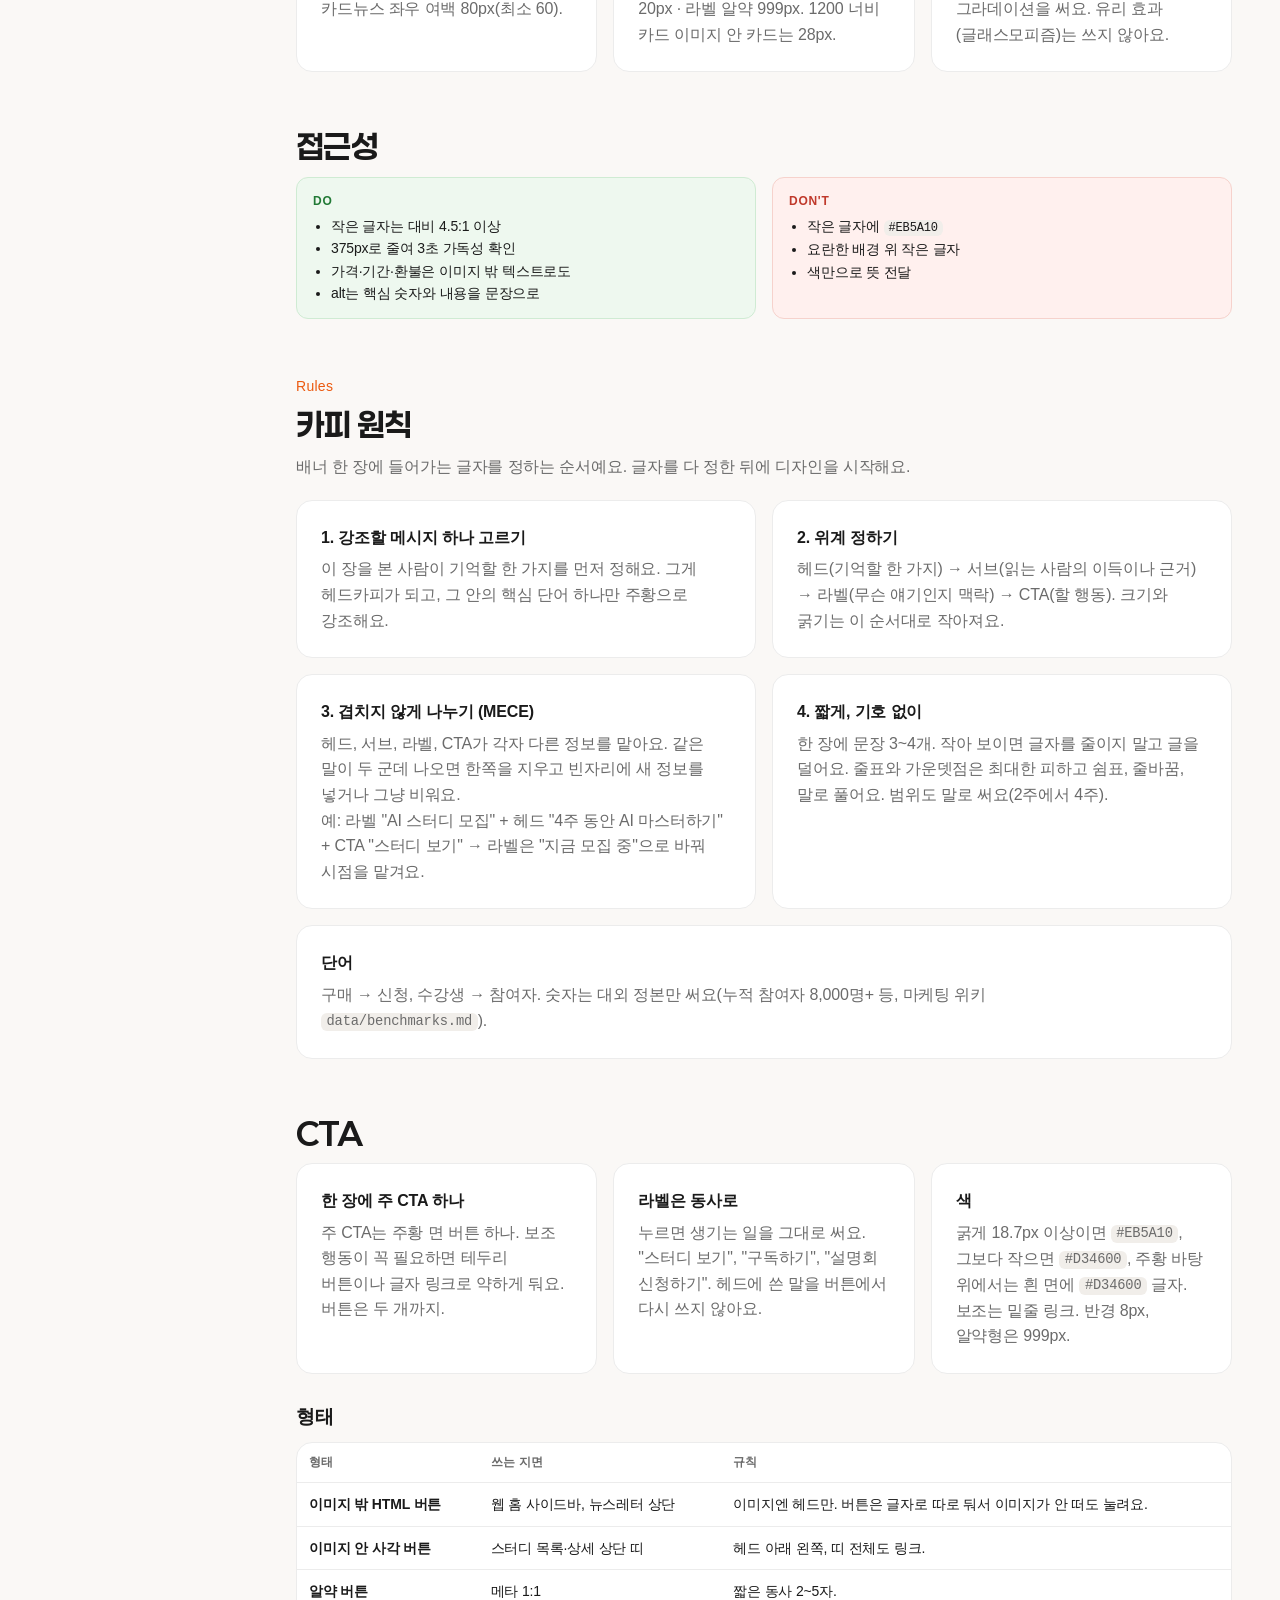
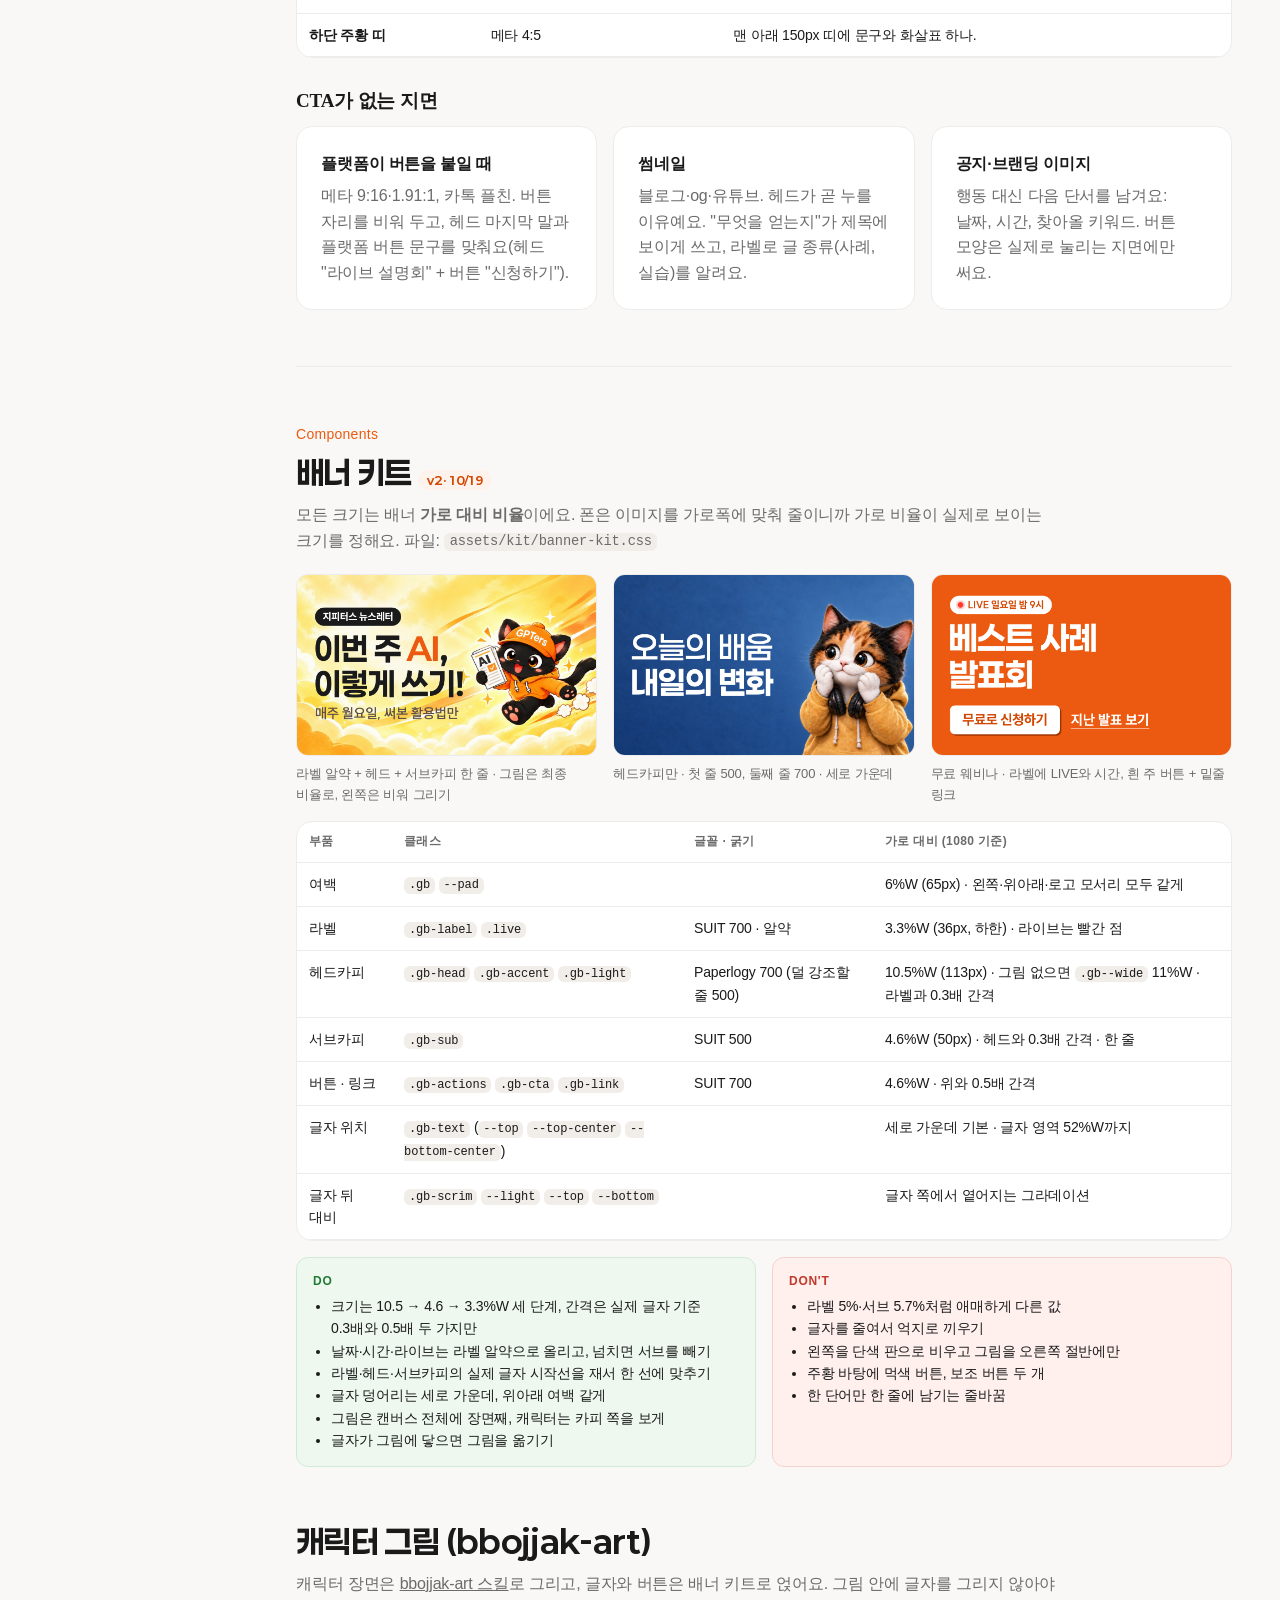
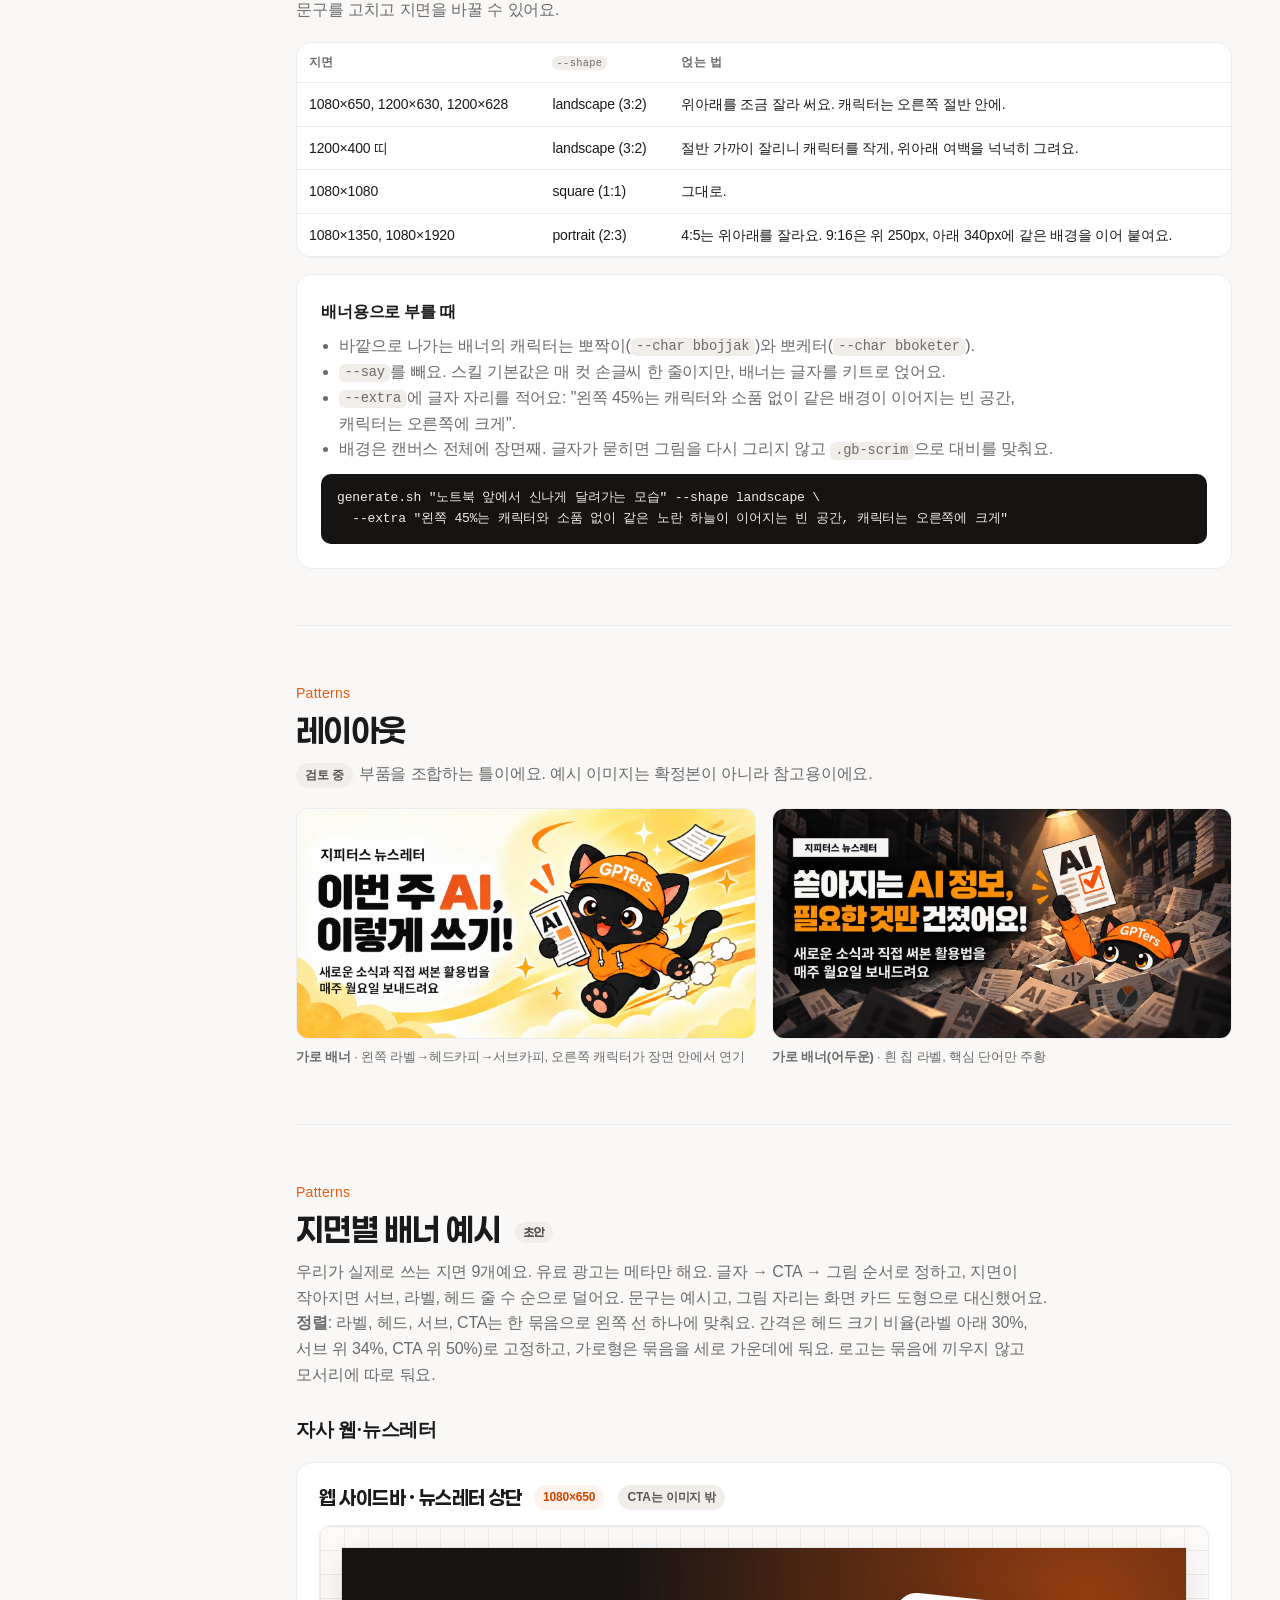
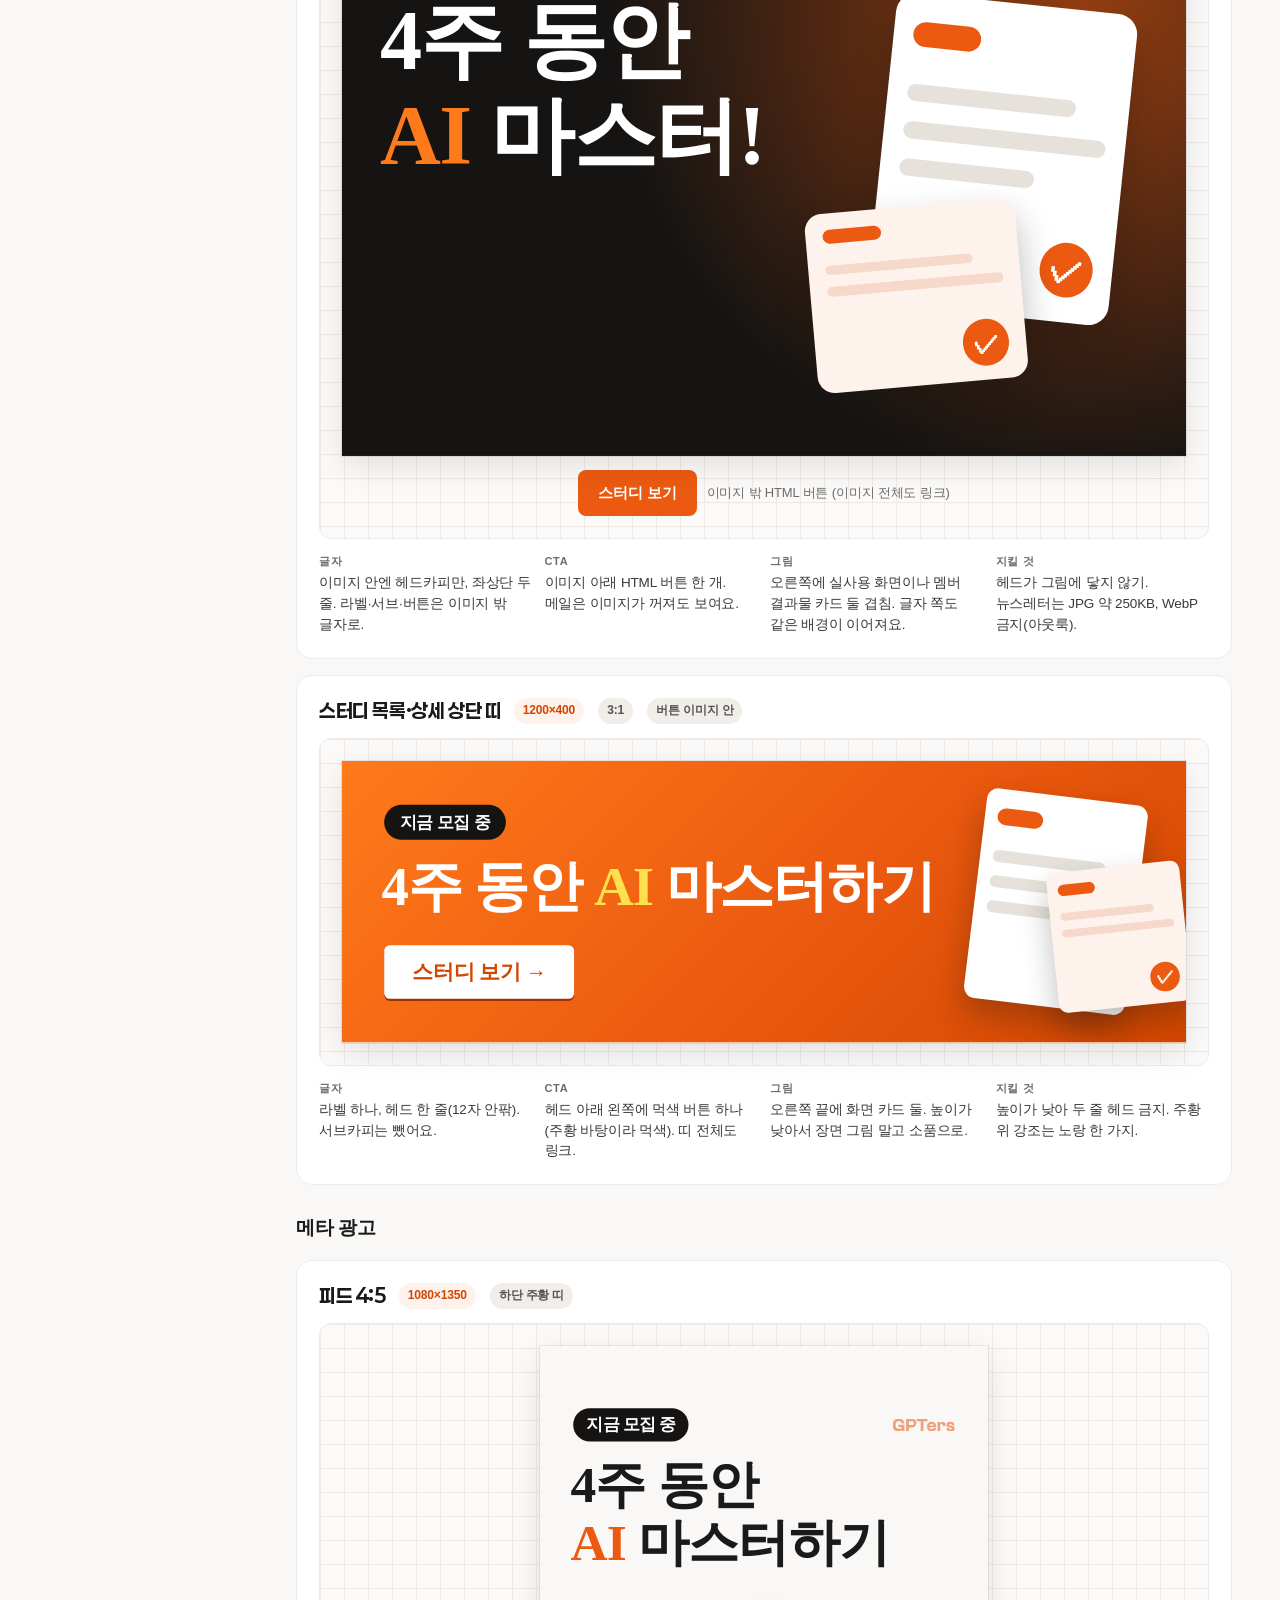
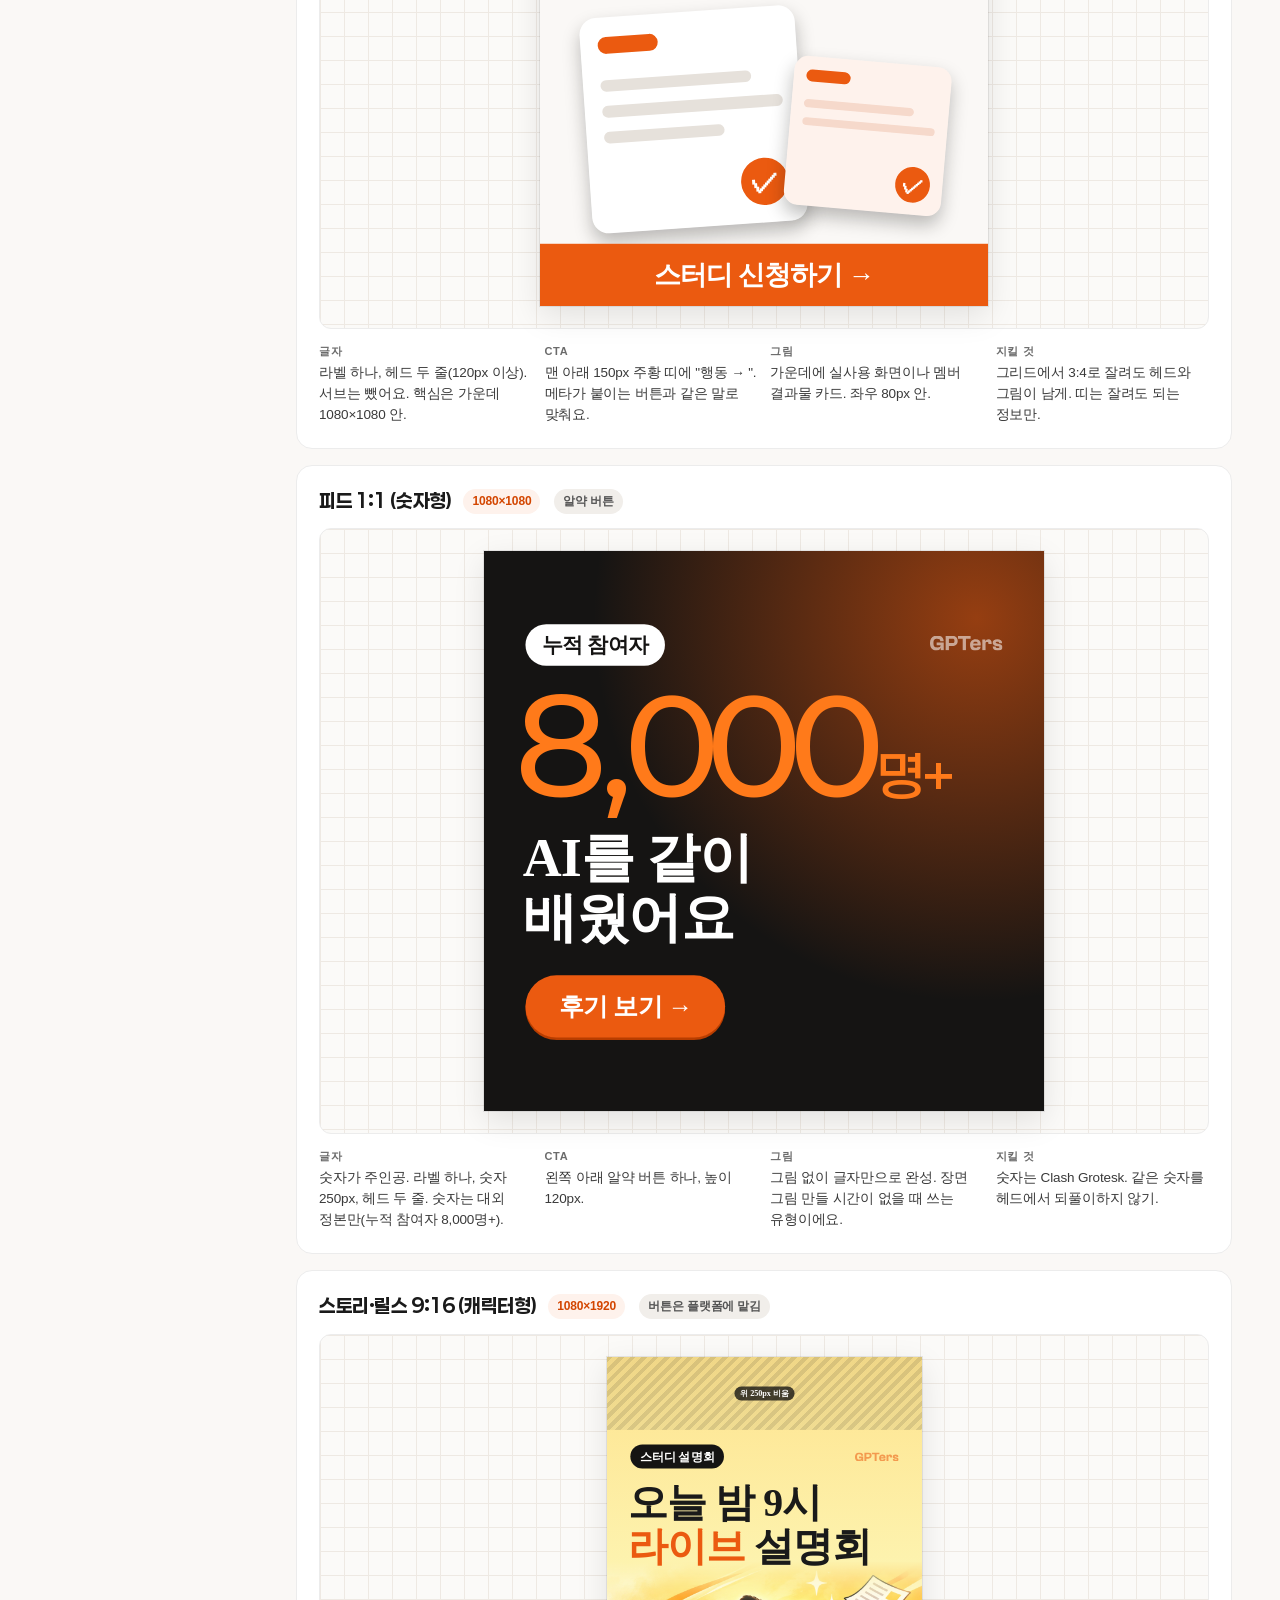
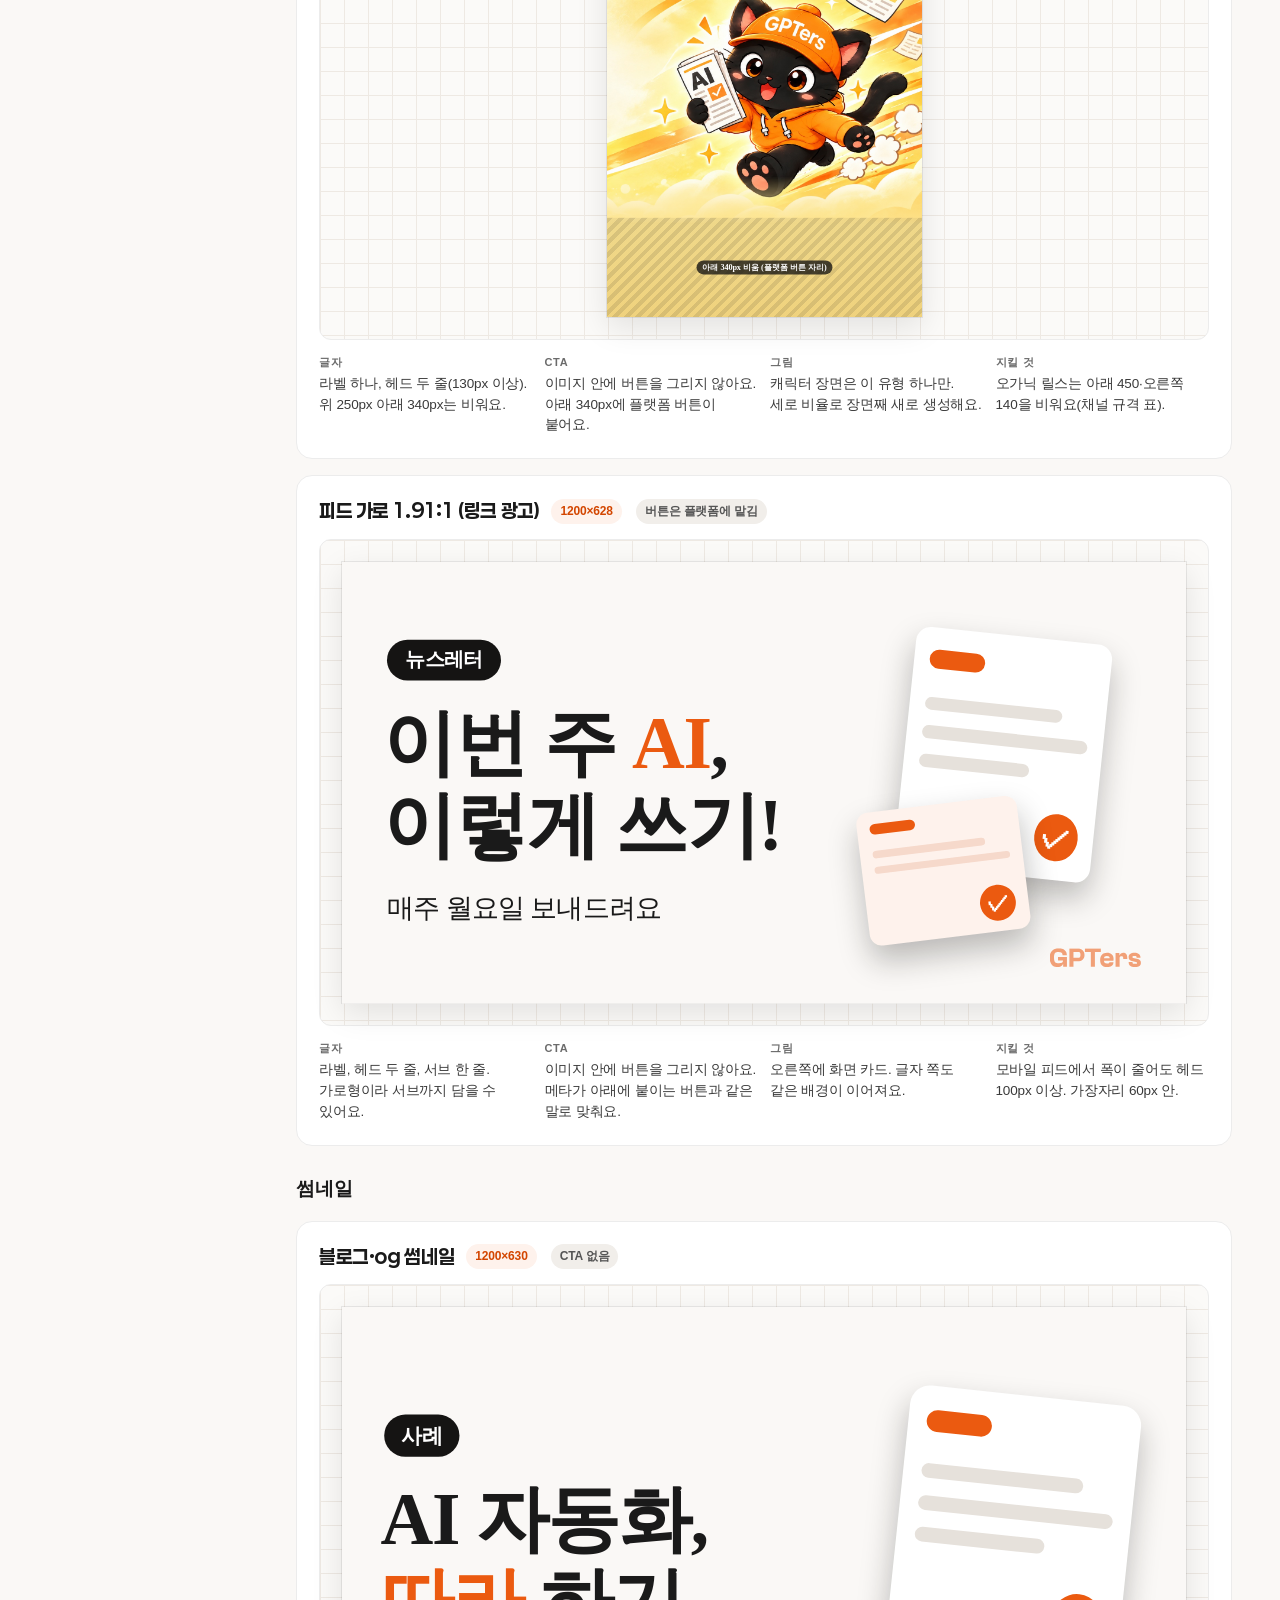
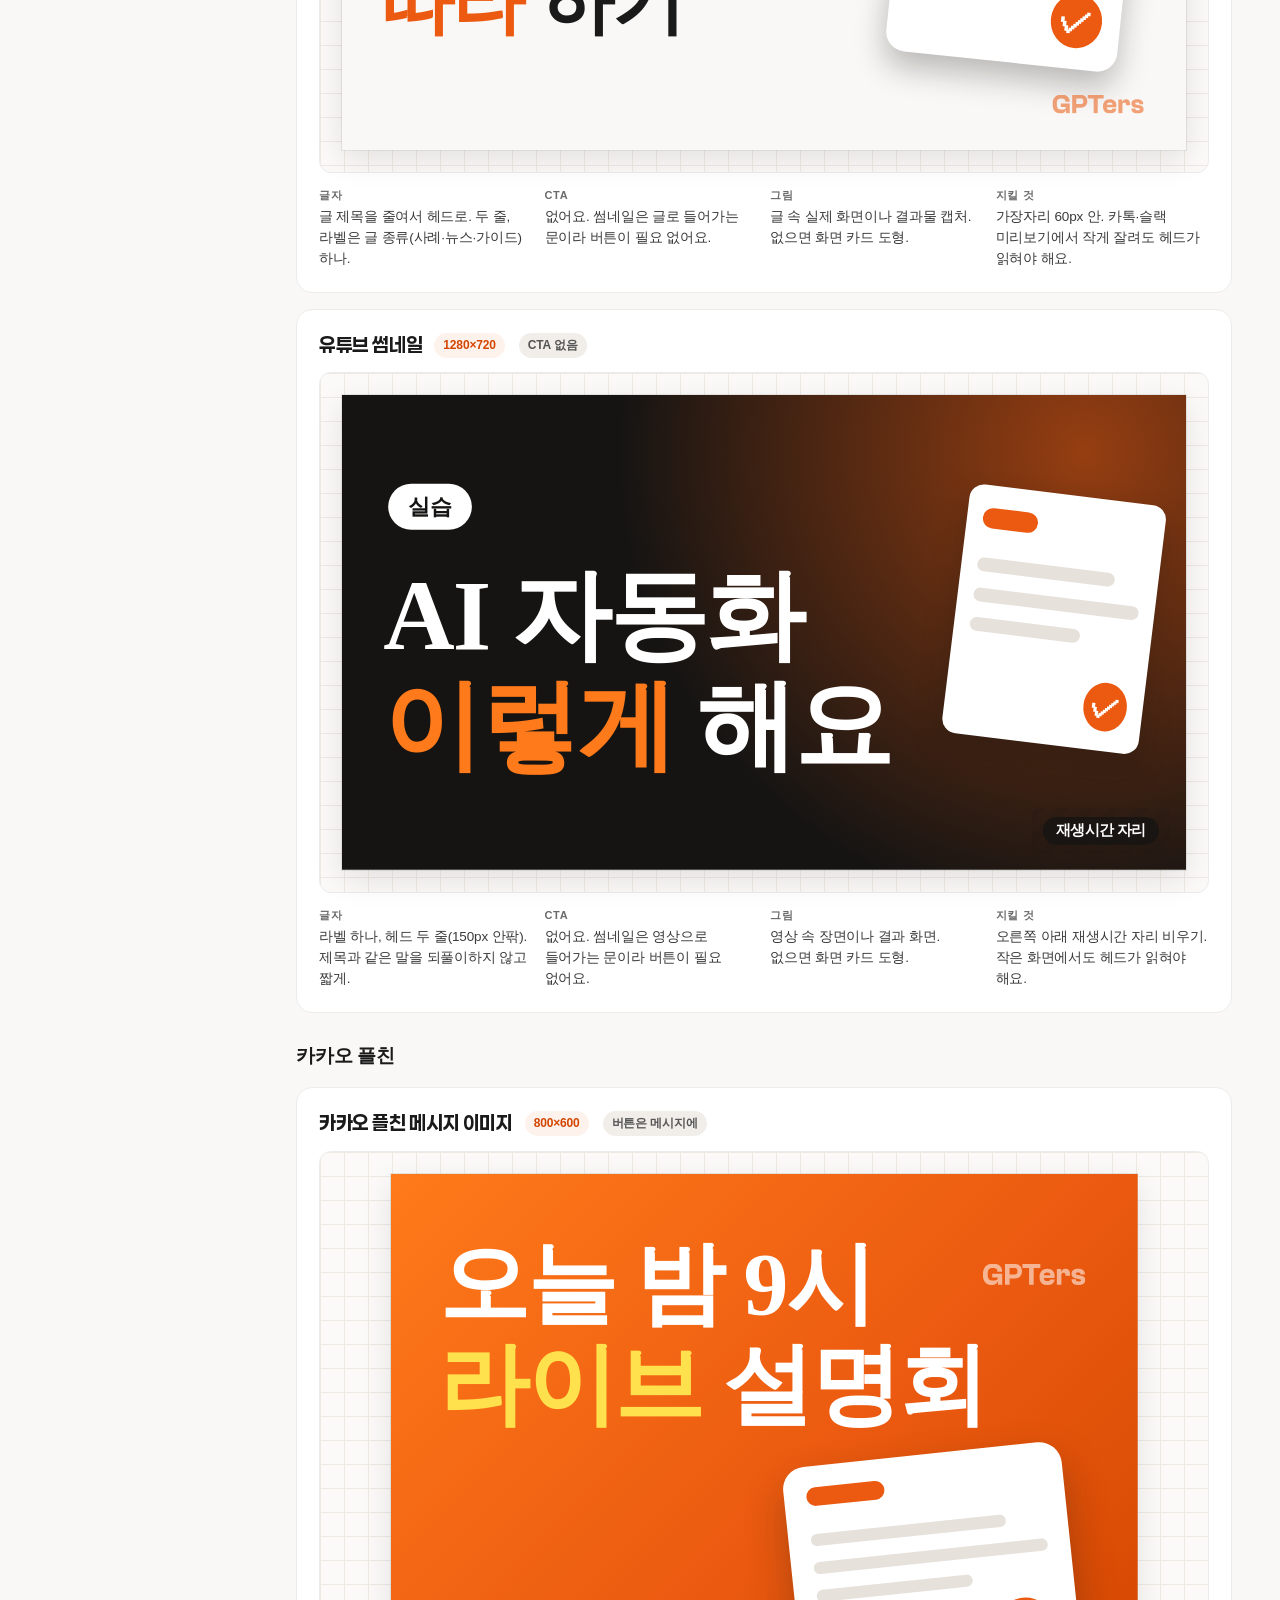
==== commit 554bb645: "사이트 상단 h1·AI 카드 제목 Paperlogy 900→700 (굵기 규칙 700·500·300) Co-Authored-By: Claude Opus 5.5 <noreply@an" ====
--- a/index.html
+++ b/index.html
@@ -45,7 +45,7 @@
   section{padding-top:56px}
   section:first-of-type{padding-top:0}
   .eyebrow{font-family:'Clash Grotesk',sans-serif;font-weight:500;color:var(--orange);font-size:14px;letter-spacing:.02em;margin-bottom:8px}
-  h1{font-family:'Paperlogy';font-weight:900;font-size:clamp(34px,4.4vw,52px);line-height:1.08;letter-spacing:-0.03em}
+  h1{font-family:'Paperlogy';font-weight:700;font-size:clamp(34px,4.4vw,52px);line-height:1.08;letter-spacing:-0.03em}
   h1 em{font-style:normal;color:var(--orange)}
   h2{font-family:'Paperlogy';font-weight:700;font-size:32px;letter-spacing:-0.02em;line-height:1.2;margin-bottom:10px}
   h3{font-family:'SUIT';font-weight:700;font-size:19px;margin:28px 0 10px}
@@ -78,7 +78,7 @@
   .ai-card{margin-top:22px;position:relative;z-index:1;border-radius:18px;padding:22px 24px;width:fit-content;max-width:600px;background:var(--dark);color:#fff;overflow:hidden}
   .ai-card::before{content:"";position:absolute;right:-90px;top:-90px;width:220px;height:220px;border-radius:50%;background:radial-gradient(circle,#EB5A10 0%,rgba(235,90,16,0) 70%);opacity:.55}
   .ai-card .pill{display:inline-block;font-family:'Clash Grotesk',sans-serif;font-weight:500;font-size:13px;letter-spacing:.04em;padding:4px 10px;border-radius:999px;background:#EB5A10;color:#fff}
-  .ai-card h3{position:relative;margin:10px 0 6px;font-family:'Paperlogy';font-weight:900;font-size:clamp(22px,2.4vw,27px);line-height:1.2;letter-spacing:-0.02em}
+  .ai-card h3{position:relative;margin:10px 0 6px;font-family:'Paperlogy';font-weight:700;font-size:clamp(22px,2.4vw,27px);line-height:1.2;letter-spacing:-0.02em}
   .ai-card h3 em{font-style:normal;color:#FF8A3D}
   .ai-card p{position:relative;font-size:15px;line-height:1.6;color:#D9D4CF;max-width:560px}
   .ai-actions{position:relative;margin-top:16px;display:flex;flex-wrap:wrap;gap:10px}
--- a/assets/kit/banner-kit.css
+++ b/assets/kit/banner-kit.css
@@ -4,7 +4,7 @@
    굵기: 300·500·700만(900은 필요할 때만). 페이퍼로지 제목 700, SUIT는 한 단계 올려 쓴다.
    간격은 실제 글자(잉크) 기준 두 가지만: 좁게 = 헤드 크기의 0.3배(라벨-헤드, 헤드-서브), 넓게 = 0.5배(헤드·서브-버튼).
    아래 margin 값은 상자 여백이라 잉크 간격이 그렇게 보이도록 10/19 실측으로 역산한 값이다. 근소한 차이는 만들지 않는다. */
-.gb{--head:calc(var(--W)*0.105);--label:calc(var(--W)*0.033);--small:calc(var(--W)*0.046);--pad:calc(var(--W)*0.06);
+.gb{--head:calc(var(--W)*0.105);--label:calc(var(--W)*0.033);--small:calc(var(--W)*0.046);--btn:calc(var(--W)*0.04);--pad:calc(var(--W)*0.06);
   position:relative;width:var(--W);height:var(--H);overflow:hidden;font-family:'SUIT',sans-serif;color:#1A1A1A}
 .gb--dark{color:#FFFFFF}
 .gb-art{position:absolute;inset:0;background-size:cover;background-position:center}
@@ -19,7 +19,8 @@
 /* 라벨: 알약, SUIT 700, 3.3%W(하한). 크기 대신 모양으로 구분. 라이브는 .live(빨간 점) */
 .gb-label{display:inline-flex;align-items:center;gap:.45em;font-family:'SUIT';font-weight:700;font-size:var(--label);line-height:1.2;letter-spacing:-0.01em;padding:.32em .8em;border-radius:999px;background:#1A1A1A;color:#fff}
 .gb--dark .gb-label,.gb--orange .gb-label{background:#fff;color:#D34600}
-.gb-label.live::before{content:"";width:.55em;height:.55em;border-radius:50%;background:#FF3B30;box-shadow:0 0 0 .18em rgba(255,59,48,.25)}
+.gb-label.live::before{content:"";width:.55em;height:.55em;border-radius:50%;background:#FF3B30;box-shadow:0 0 0 .18em rgba(255,59,48,.25)} /* --gp-live */
+.gb--dark .gb-label{background:#fff;color:#1A1A1A}
 /* 헤드카피: 페이퍼로지 700, 9%W, 뜻 단위 두 줄. 굵은 제목은 글자 앞 여백만큼 당겨 라벨·서브카피와 실제 글자 시작선을 맞춘다(실측) */
 .gb-head{font-family:'Paperlogy';font-weight:700;font-size:var(--head);line-height:1.12;letter-spacing:-0.02em;white-space:nowrap;margin-left:-0.04em}
 .gb-label+.gb-head{margin-top:calc(var(--head)*0.17)}   /* 잉크 간격 0.3배 */
@@ -28,20 +29,22 @@
 .gb--wide .gb-text{max-width:calc(var(--W)*0.88)}
 .gb-head .gb-light{font-weight:500}            /* 한 제목 안에서 덜 강조할 줄 */
 .gb-accent{color:#EB5A10}
-.gb--dark .gb-accent{color:#FF7A1A}
+.gb--dark .gb-accent{color:#EB5A10}
 /* 서브카피: SUIT 500(눈으로는 페이퍼로지 300 두께), 라벨과 같은 3.7%W. 헤드와 좁은 간격 */
 .gb-sub{font-family:'SUIT';font-weight:500;font-size:var(--small);line-height:1.35;letter-spacing:-0.01em;margin-top:calc(var(--head)*0.08)}
 .gb-sub{color:#5E4E49}
 .gb--dark .gb-sub{color:rgba(255,255,255,.86)}
 .gb--orange .gb-sub{color:#fff;font-weight:700}
 
-/* 버튼: 한 장에 주 버튼 하나. 흰 바탕은 주황 면, 주황·어두운 바탕은 흰 면 + 주황 글자. 헤드와 넓은 간격.
+/* 버튼: 배너(이미지)에는 버튼 하나만. 이미지라 눌리는 곳이 하나뿐이니 보조 링크(.gb-link)는 넣지 않는다(랜딩·웹 화면에서만).
+   한 장에 주 버튼 하나. 흰 바탕은 주황 면, 주황·어두운 바탕은 흰 면 + 주황 글자. 헤드와 넓은 간격.
    돌출 그림자는 바탕색을 진하게 한 색으로 1px씩 쌓는다(모서리 틈 방지). 보조는 .gb-link(밑줄 링크) */
-.gb-cta{display:inline-flex;align-items:center;gap:.35em;margin-top:calc(var(--head)*0.37);font-family:'SUIT';font-weight:700;font-size:var(--small);line-height:1;letter-spacing:-0.02em;
-  padding:.55em .9em;border-radius:.35em;background:#EB5A10;color:#fff;
-  box-shadow:1px 1px 0 #B83D00,2px 2px 0 #B83D00,3px 3px 0 #B83D00,4px 4px 0 #B83D00,5px 5px 0 #B83D00}
-.gb--dark .gb-cta,.gb--orange .gb-cta{background:#fff;color:#D34600;box-shadow:1px 1px 0 #9E3300,2px 2px 0 #9E3300,3px 3px 0 #9E3300,4px 4px 0 #9E3300,5px 5px 0 #9E3300}
-.gb-cta svg{width:.72em;height:.72em}
+.gb-cta{display:inline-flex;align-items:center;gap:.35em;margin-top:calc(var(--head)*0.37);font-family:'SUIT';font-weight:700;font-size:var(--btn);line-height:1;letter-spacing:-0.02em;
+  padding:.6em .95em;border-radius:.35em;background:#EB5A10;color:#fff;
+  box-shadow:1px 1px 0 #B83D00,2px 2px 0 #B83D00,3px 3px 0 #B83D00,4px 4px 0 #B83D00,5px 5px 0 #B83D00,6px 6px 0 #B83D00,7px 7px 0 #B83D00,8px 8px 0 #B83D00}
+.gb--orange .gb-cta{background:#fff;color:#D34600;box-shadow:1px 1px 0 #9E3300,2px 2px 0 #9E3300,3px 3px 0 #9E3300,4px 4px 0 #9E3300,5px 5px 0 #9E3300,6px 6px 0 #9E3300,7px 7px 0 #9E3300,8px 8px 0 #9E3300}
+.gb--dark .gb-cta{background:#EB5A10;color:#fff;box-shadow:1px 1px 0 #9E3300,2px 2px 0 #9E3300,3px 3px 0 #9E3300,4px 4px 0 #9E3300,5px 5px 0 #9E3300,6px 6px 0 #9E3300,7px 7px 0 #9E3300,8px 8px 0 #9E3300}
+.gb-cta svg{width:.85em;height:.85em;margin-left:.05em}
 .gb-actions{display:flex;align-items:center;gap:.8em;margin-top:calc(var(--head)*0.37);white-space:nowrap;font-size:var(--small)}
 .gb-actions .gb-cta{margin-top:0}
 .gb-actions .gb-link{margin:0}
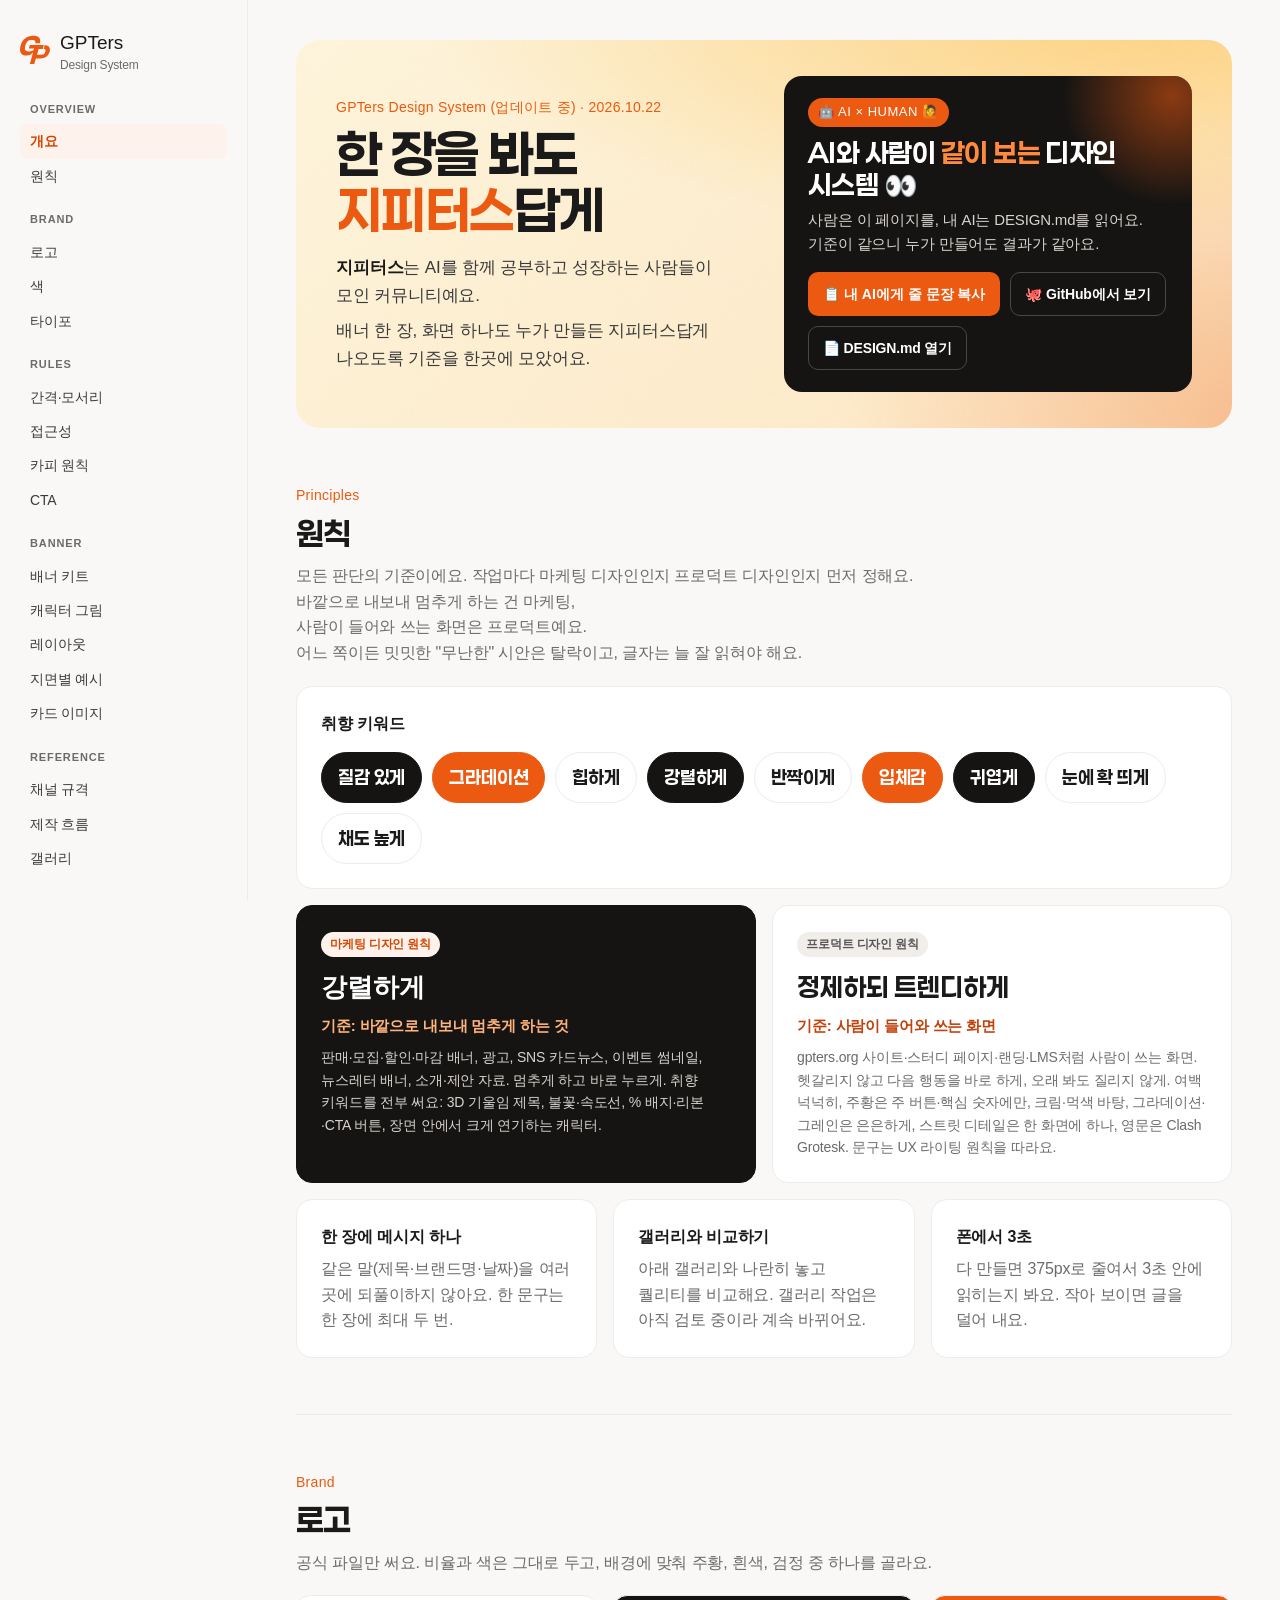
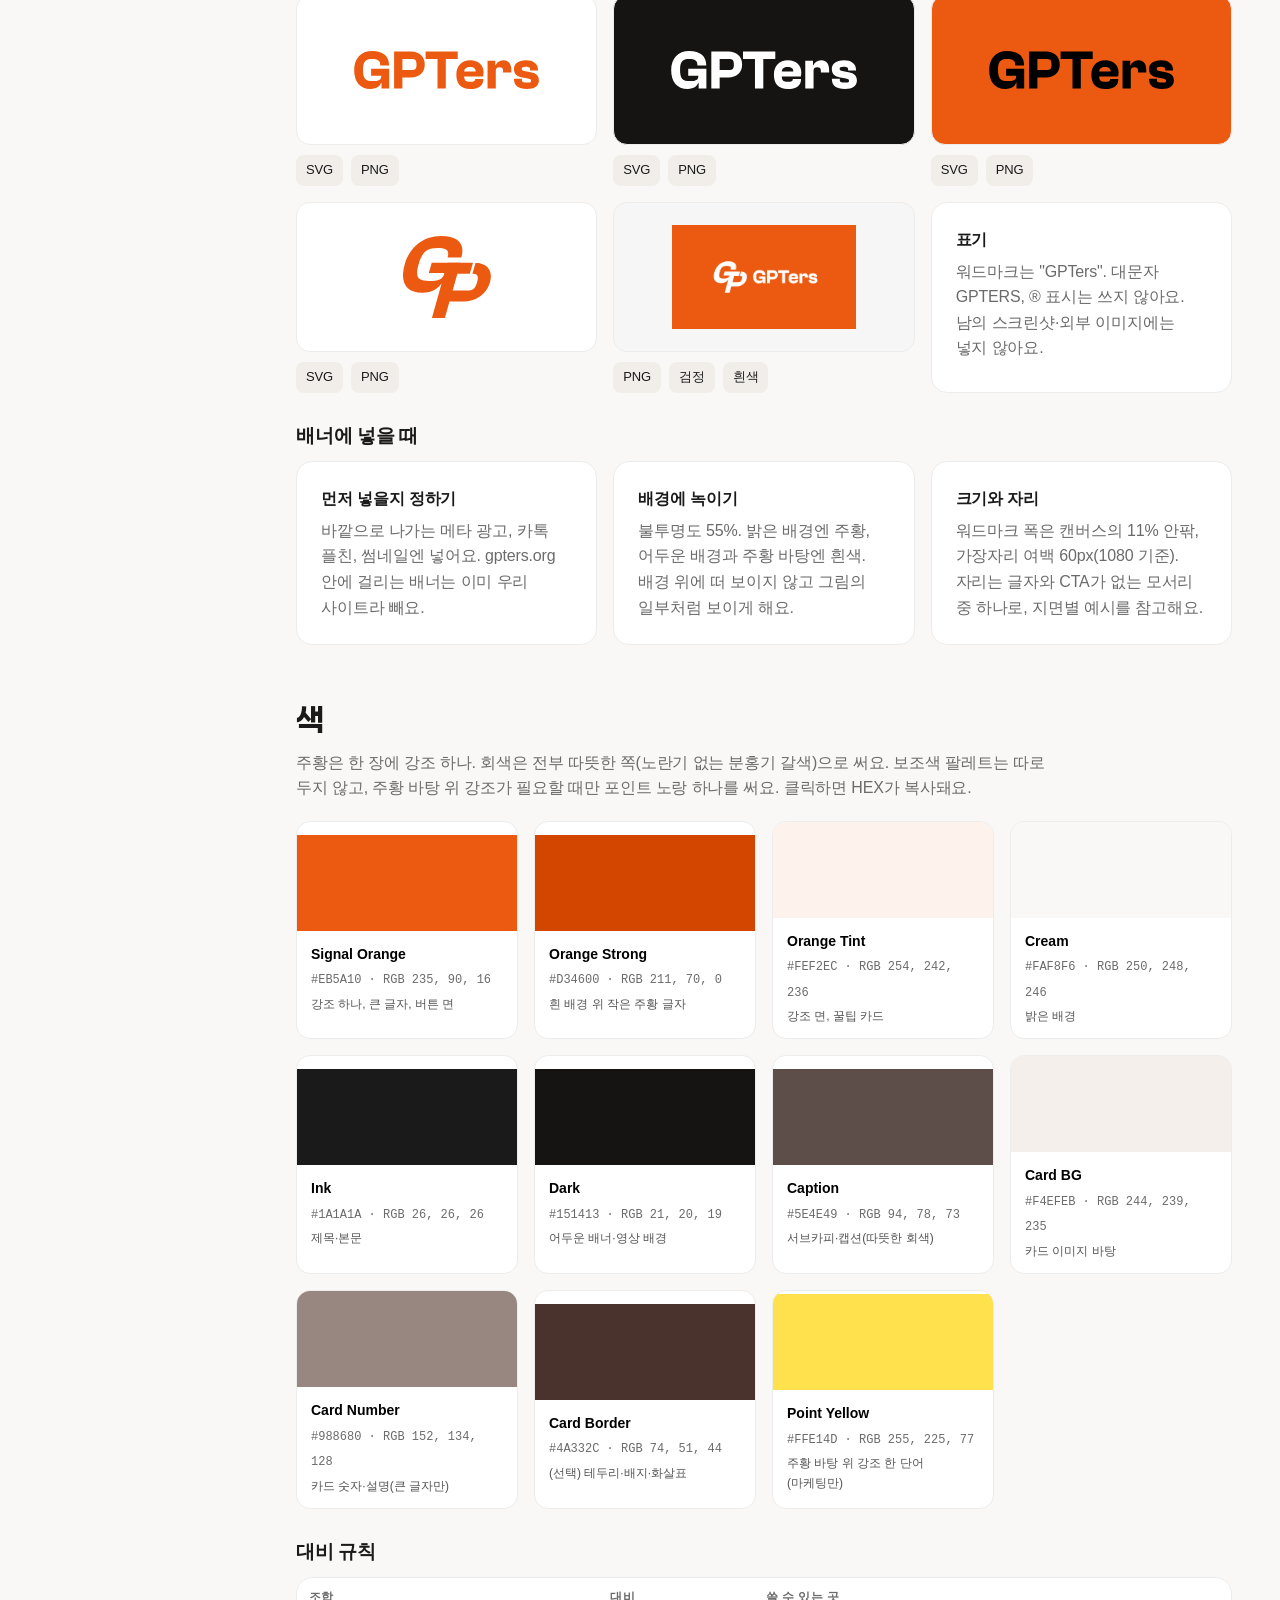
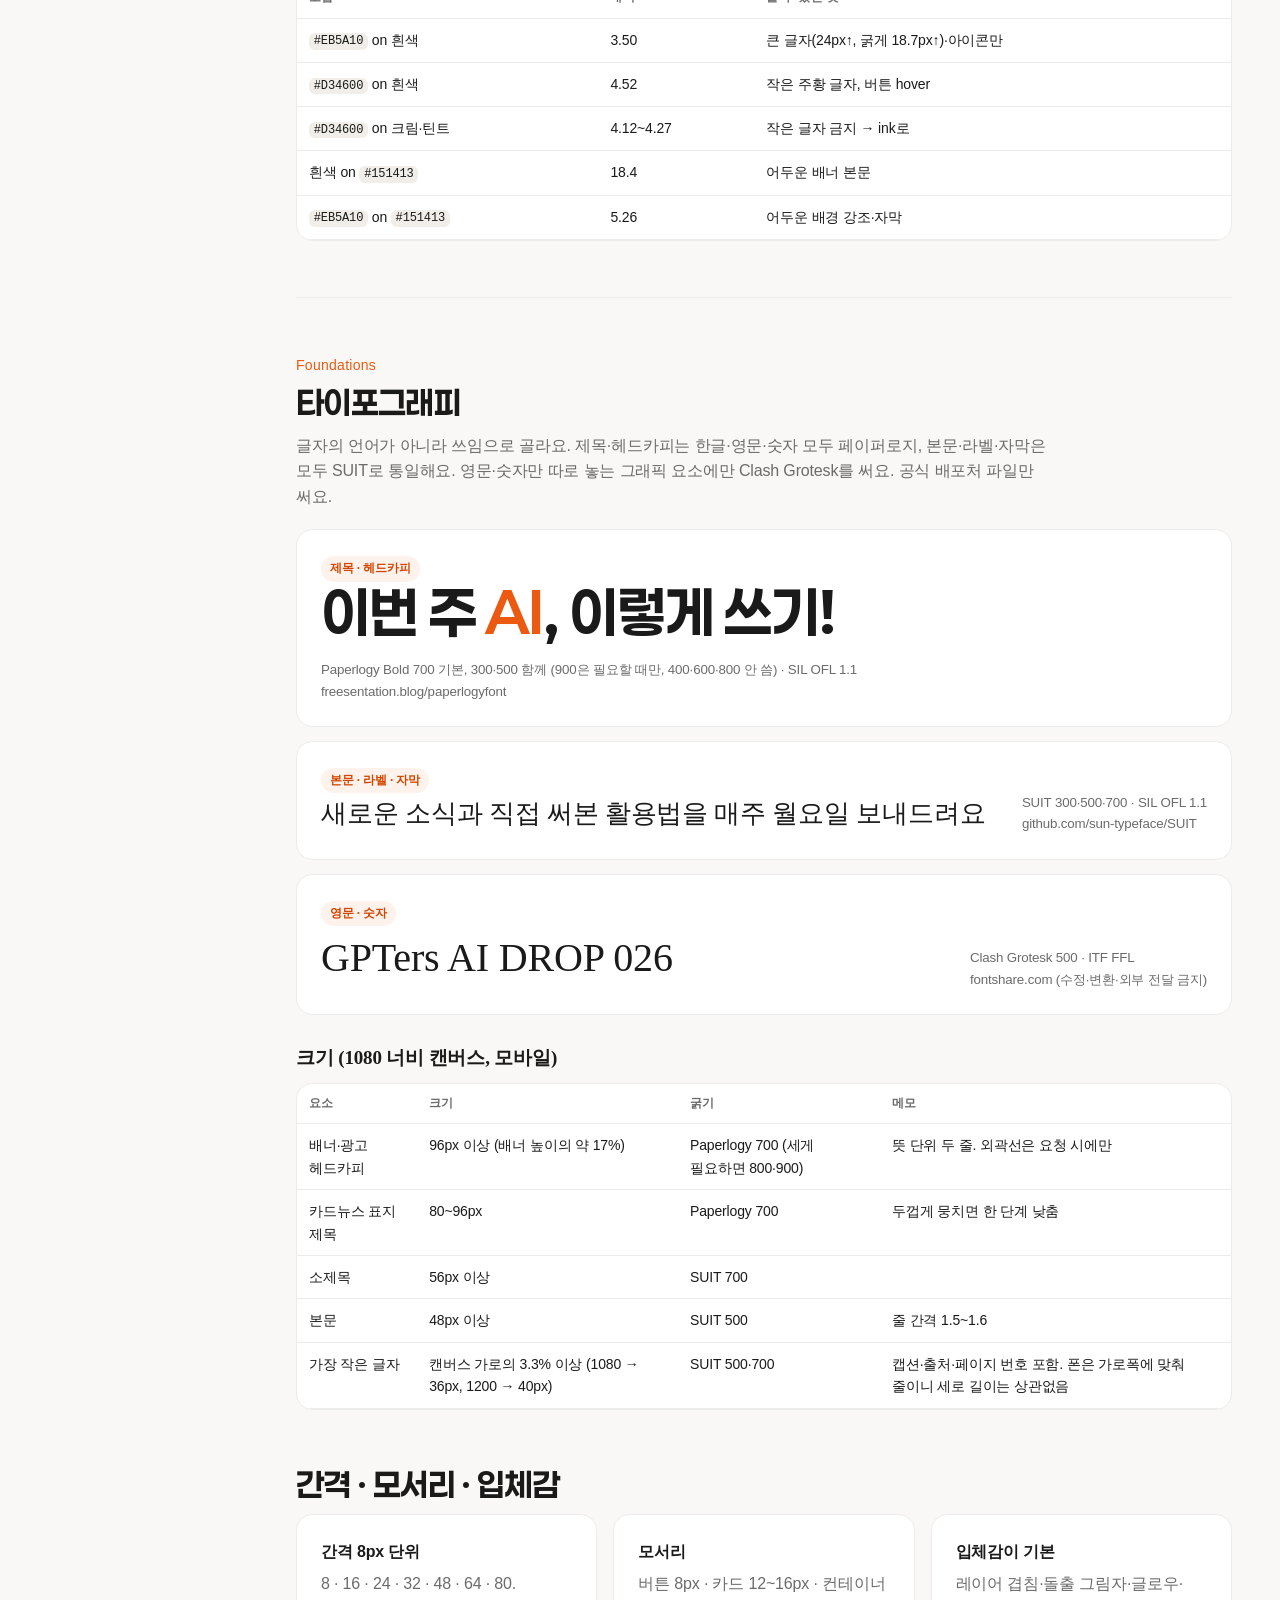
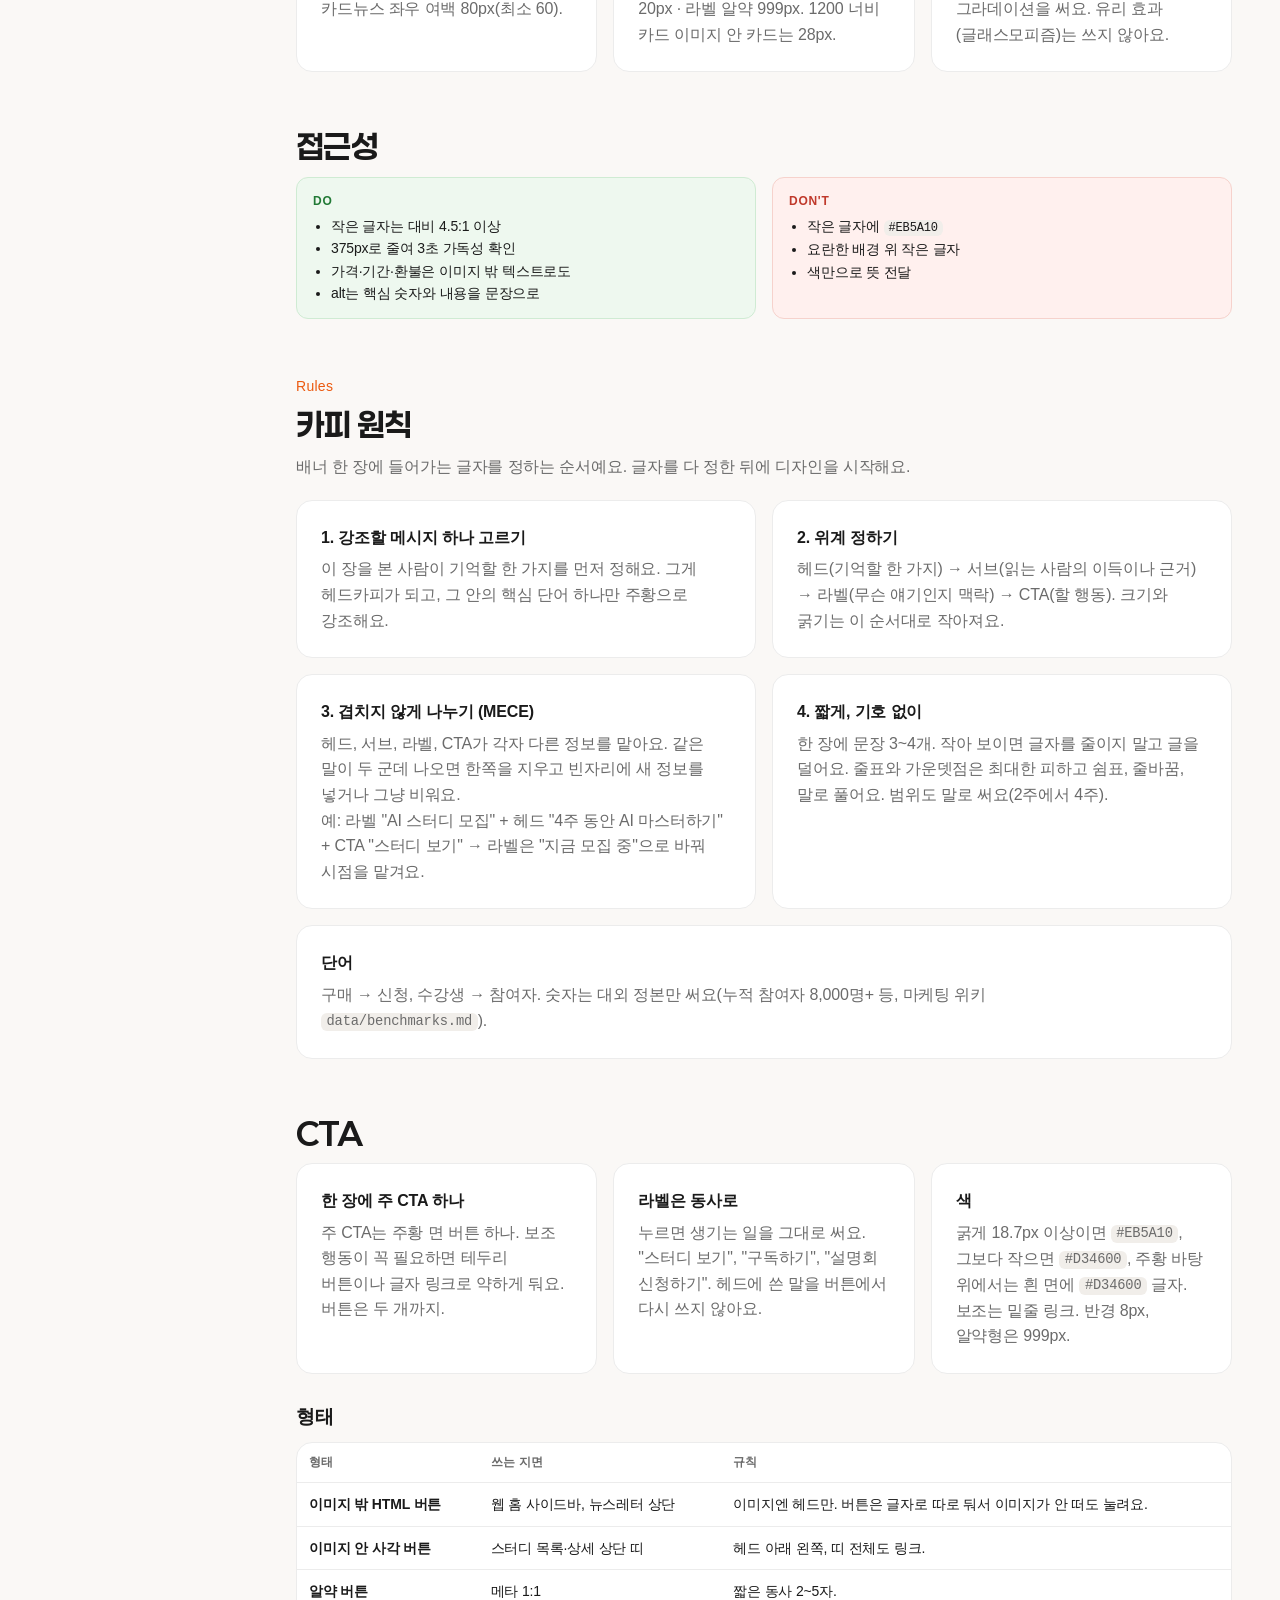
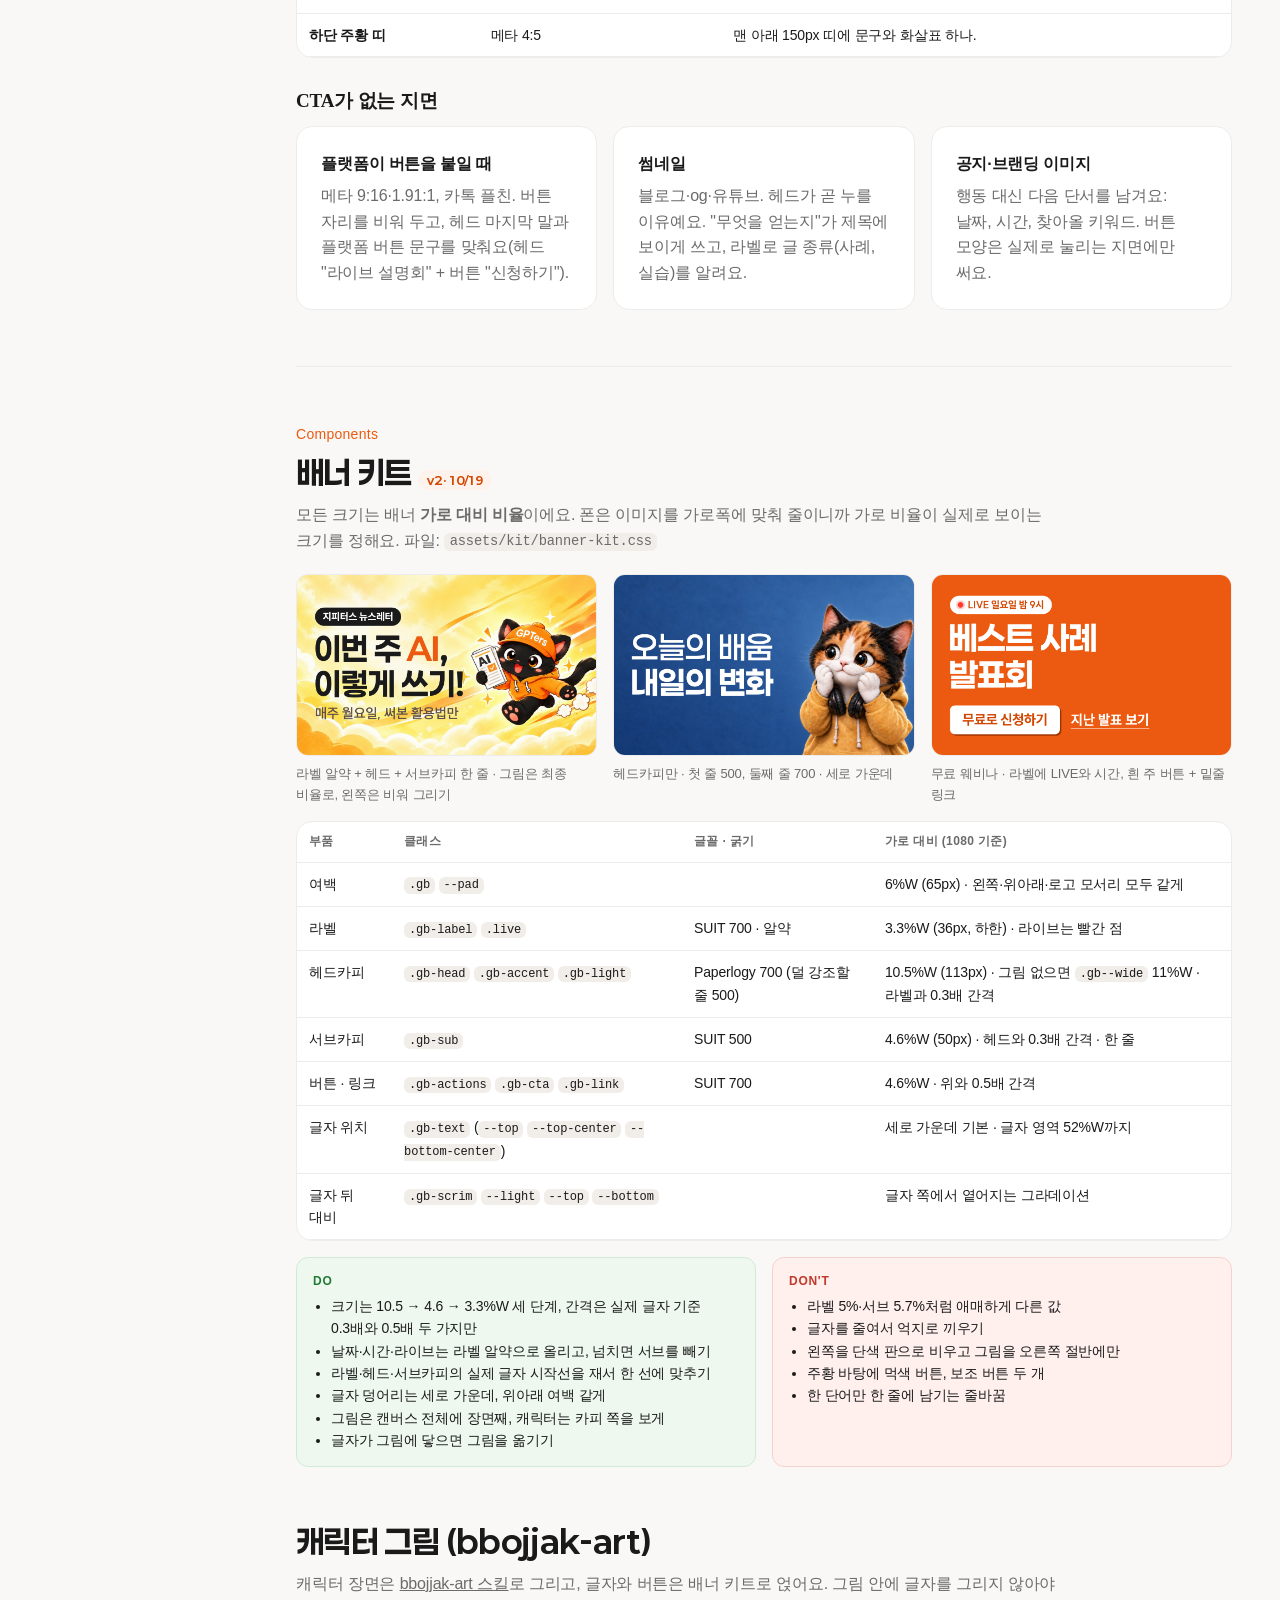
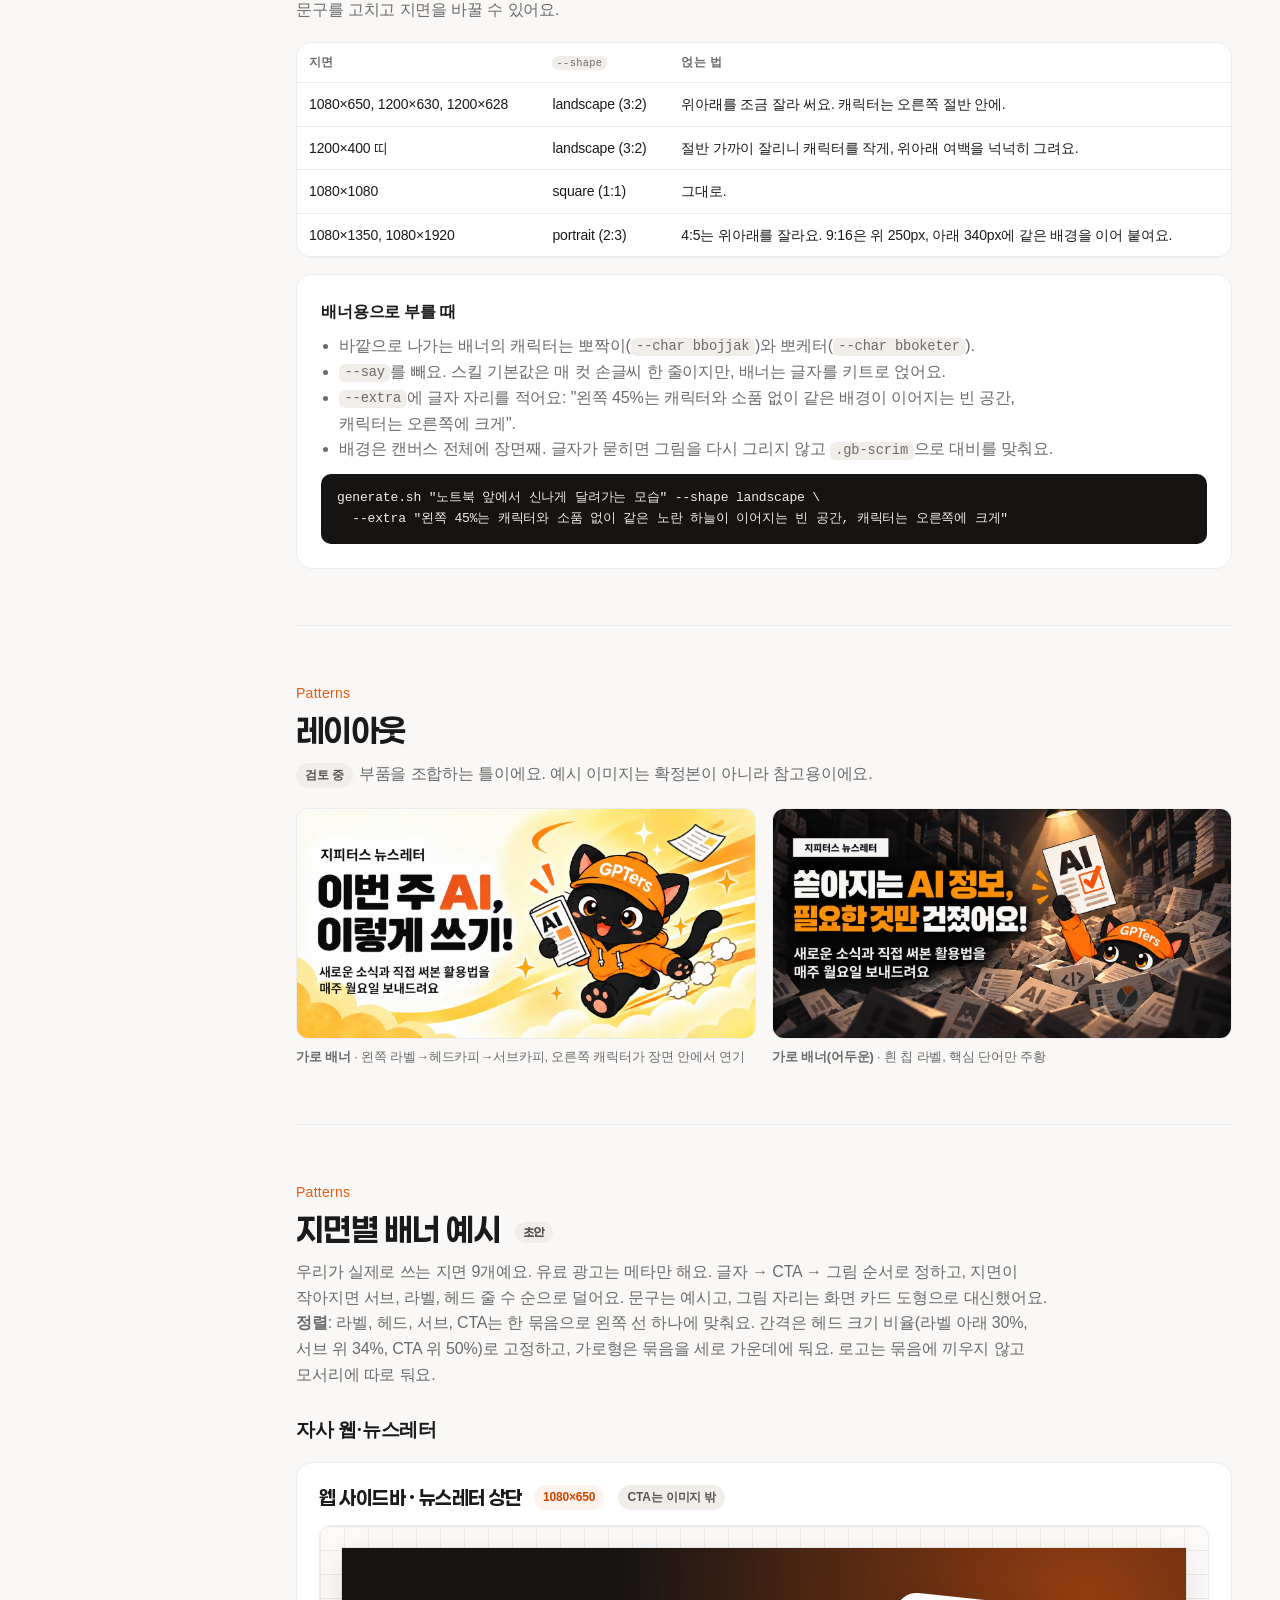
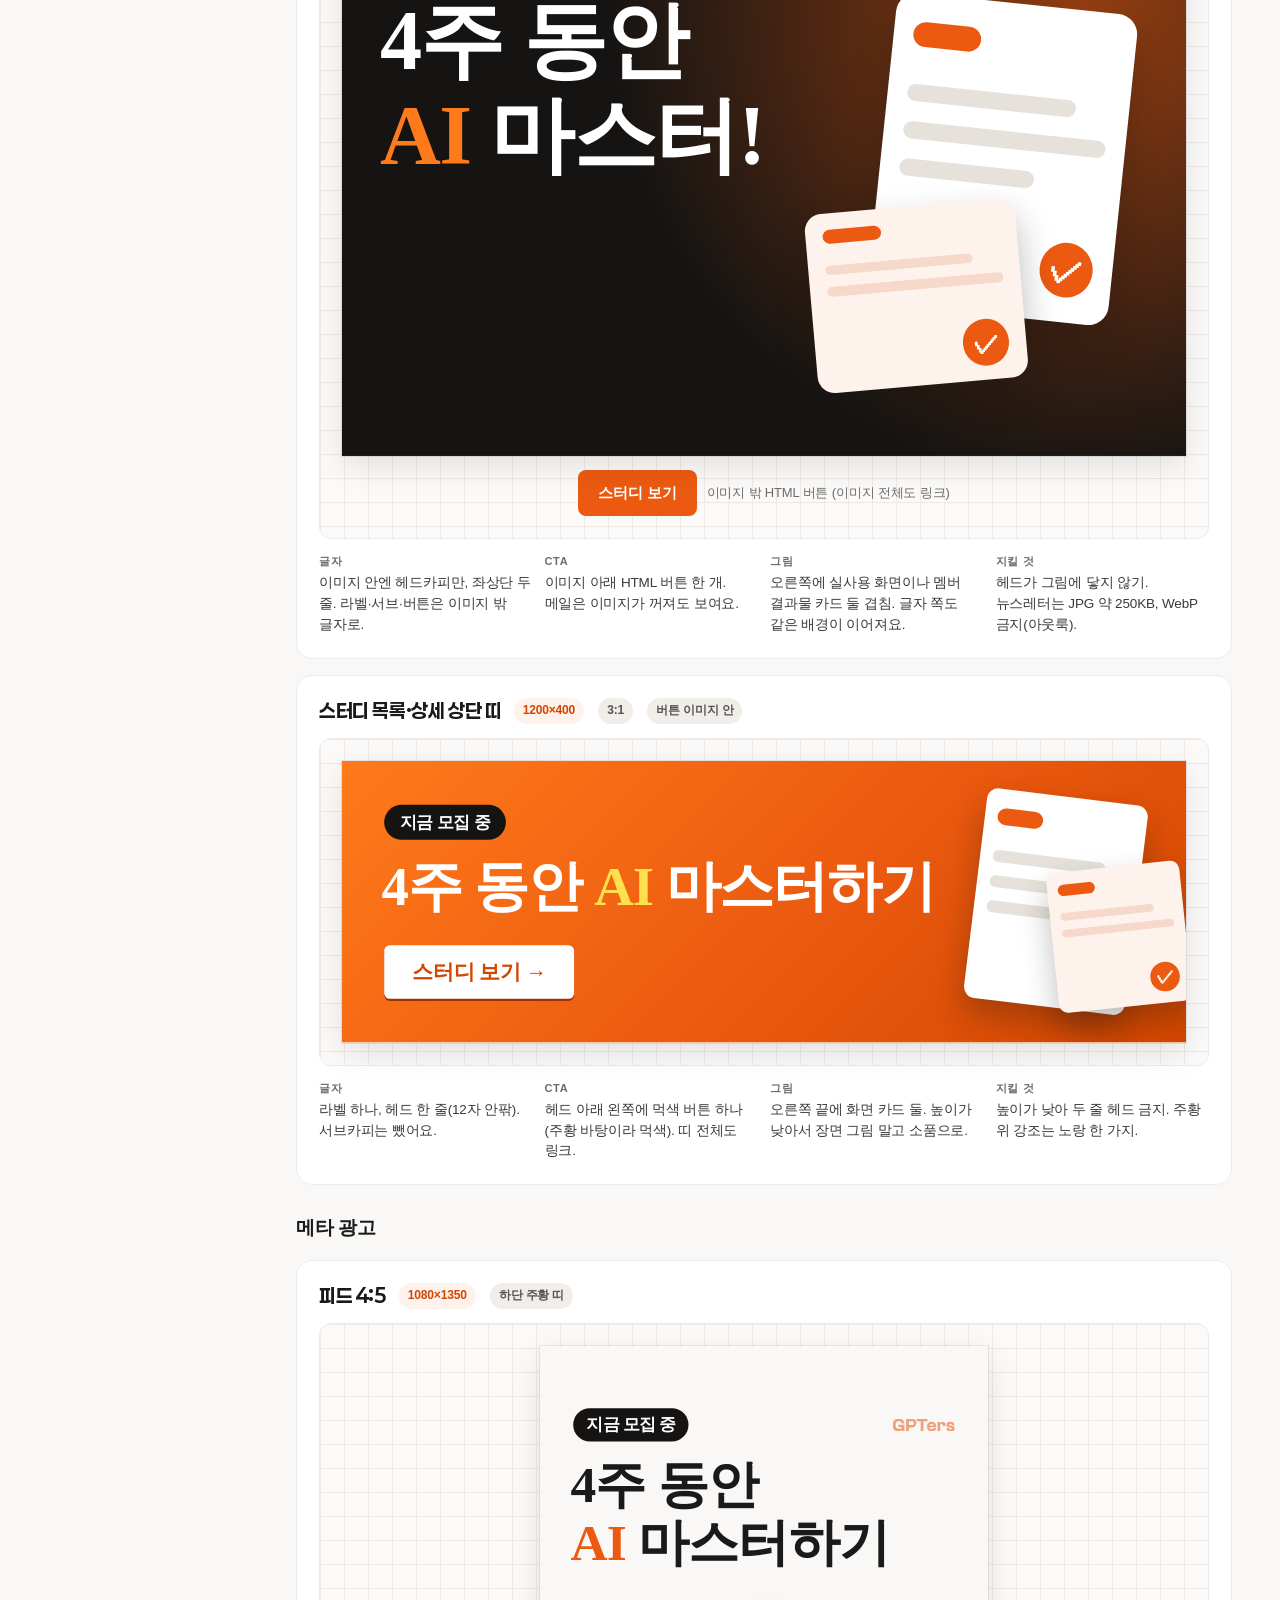
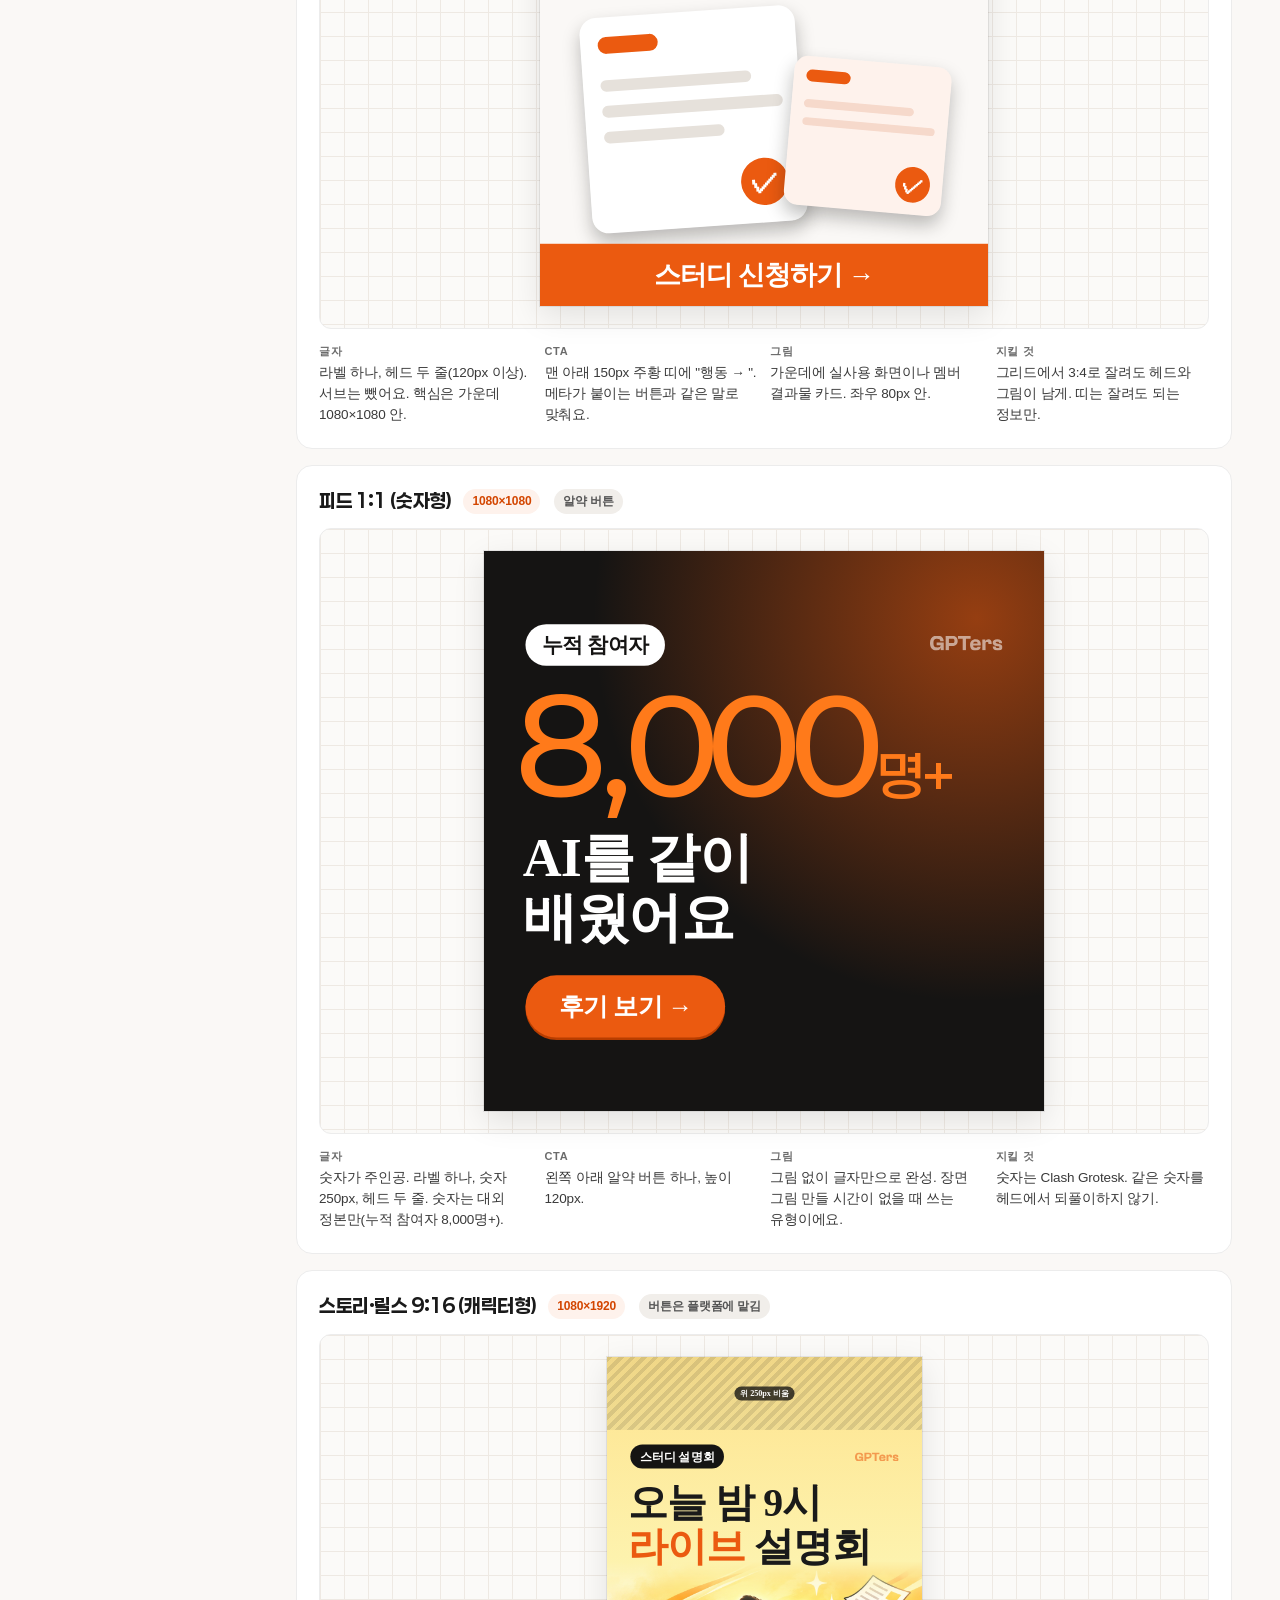
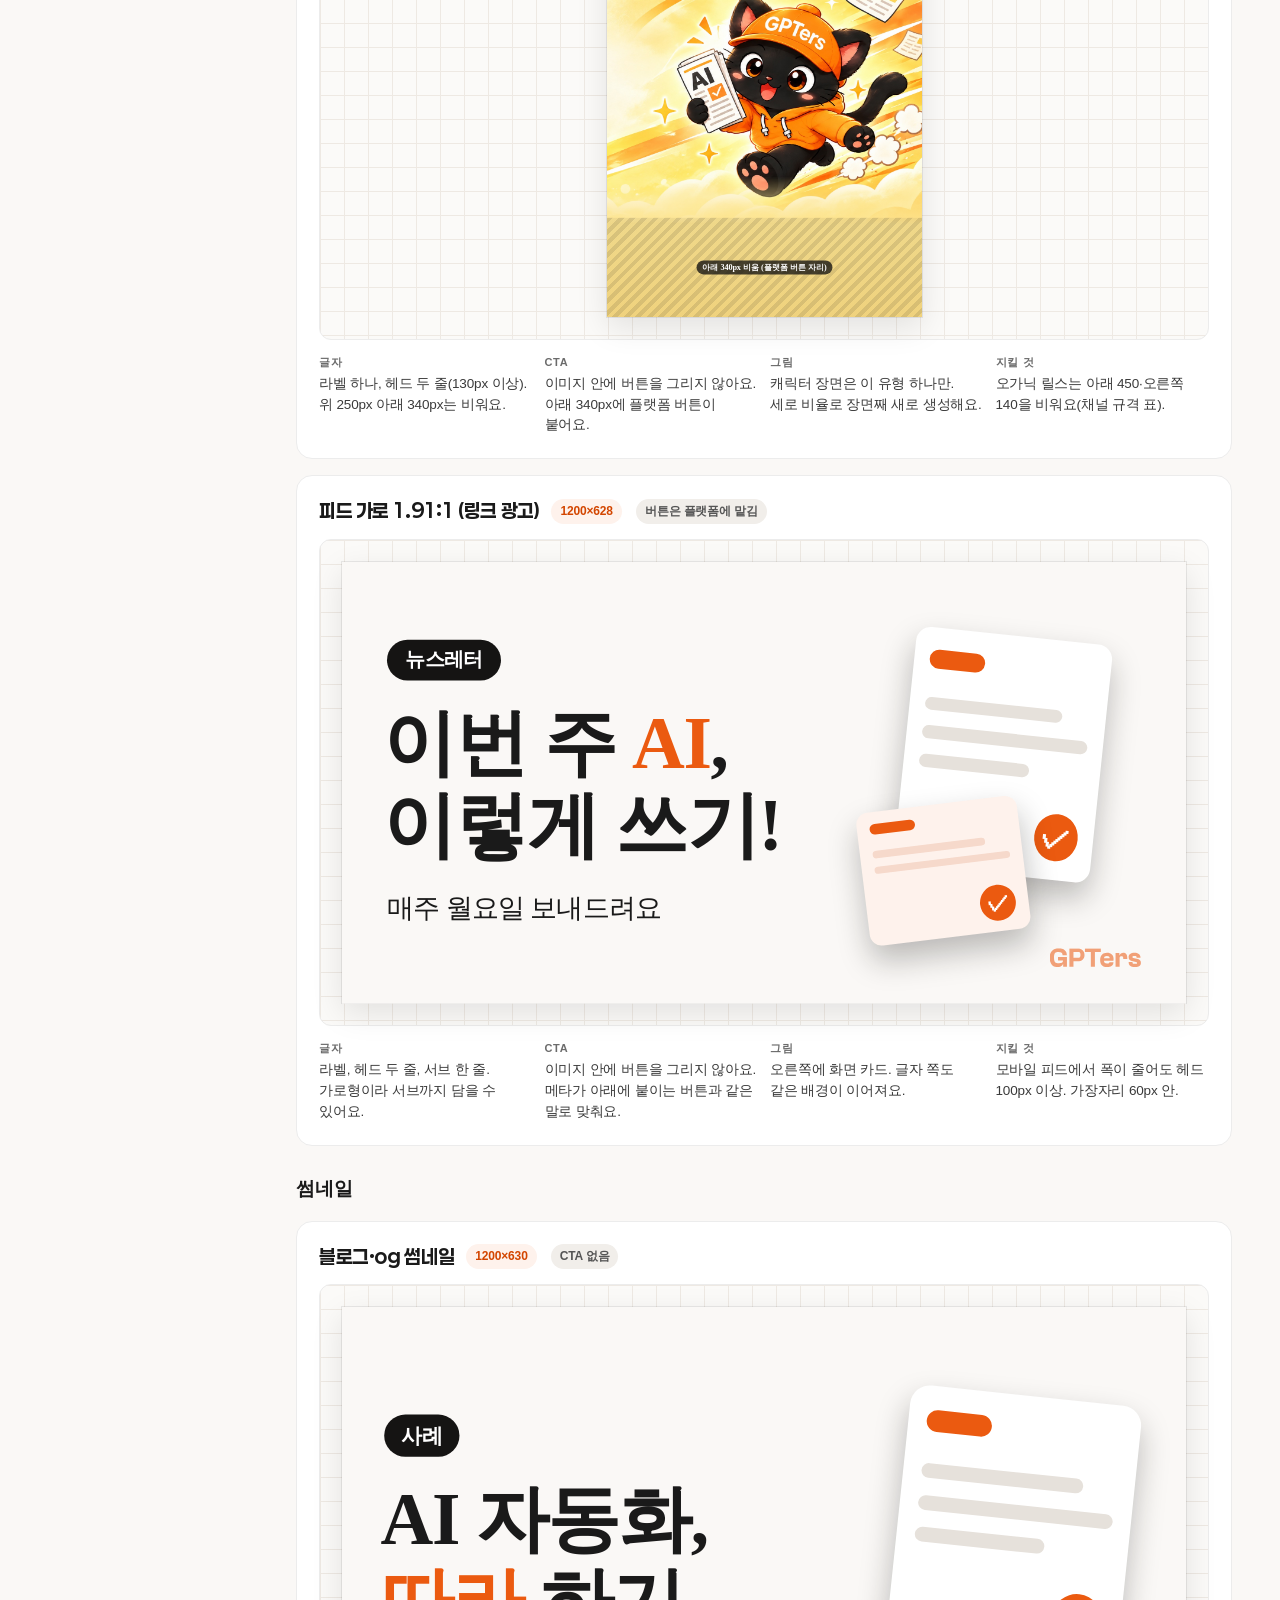
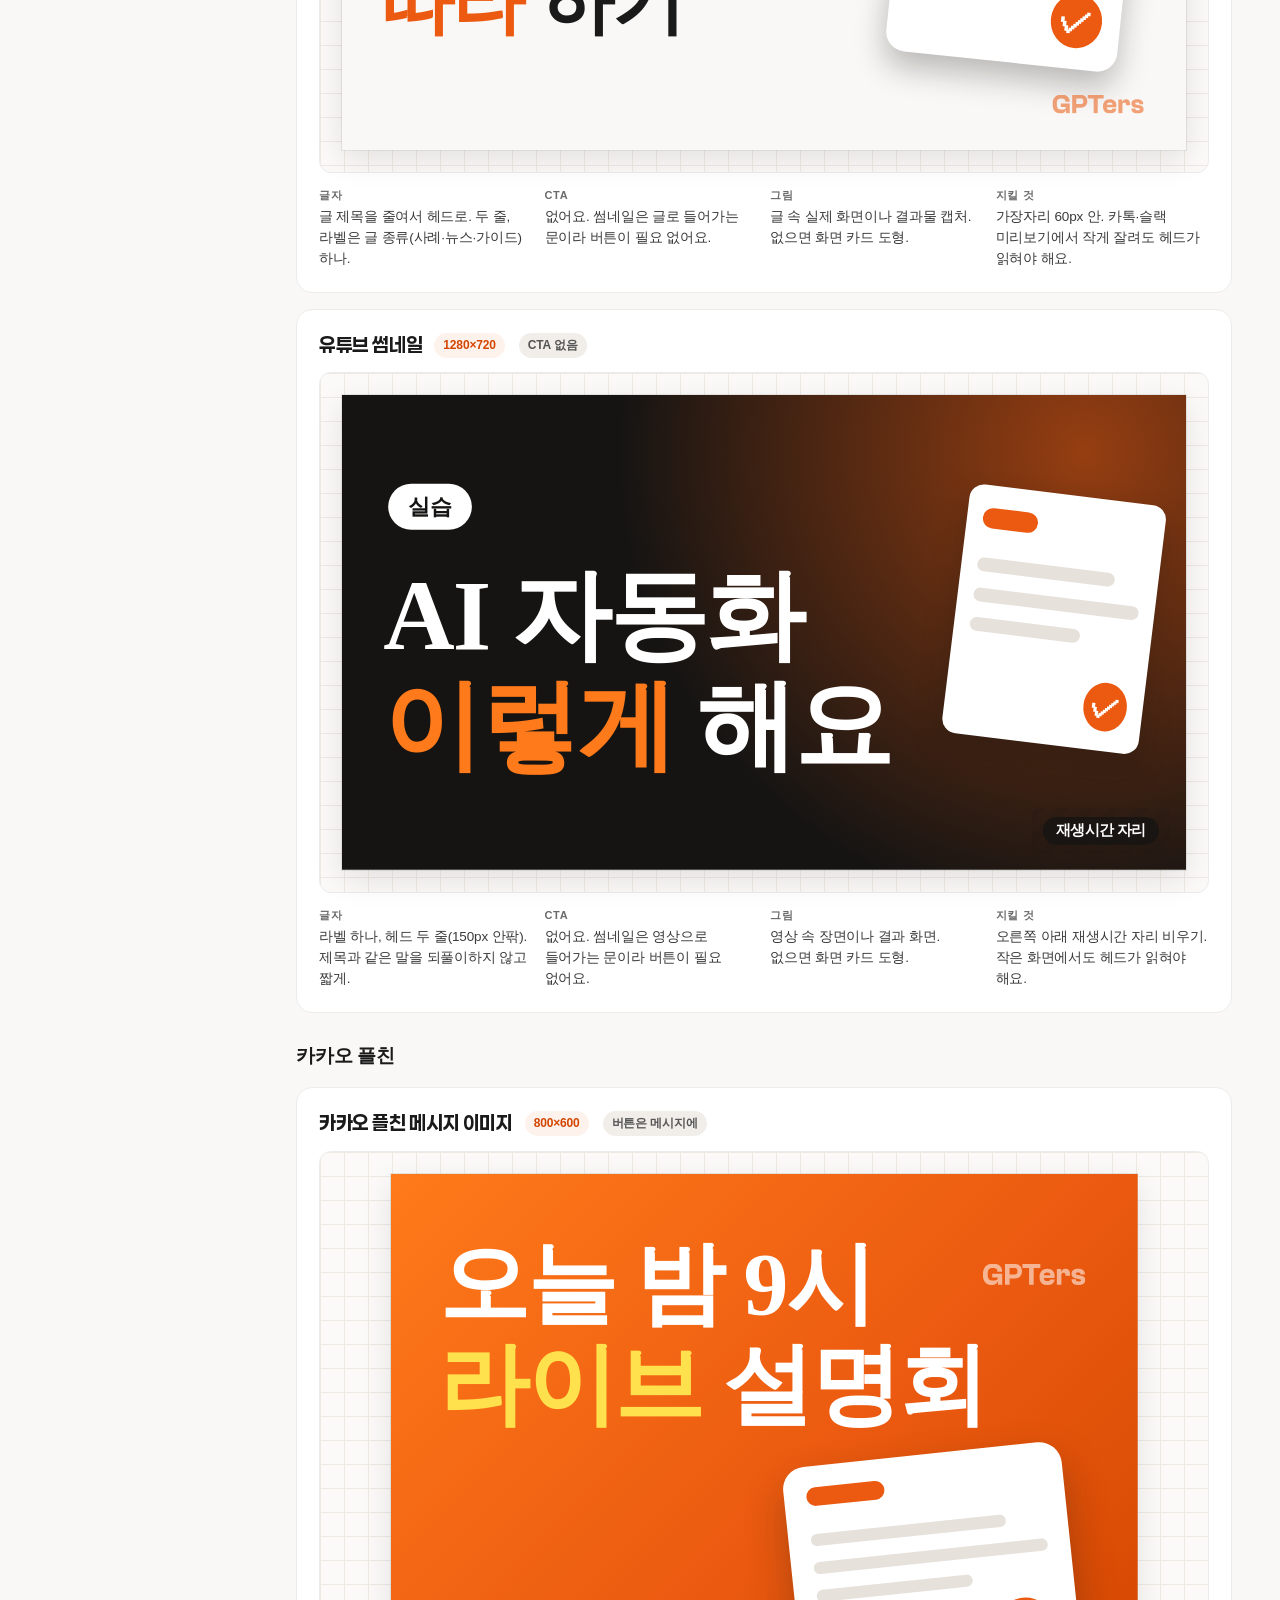
==== commit 4d5b8ab7: "사이트 상단·푸터: 초안 → (업데이트 중), 날짜 2026.10.22 Co-Authored-By: Claude Opus 5.5 <noreply@anthropic.com>" ====
--- a/index.html
+++ b/index.html
@@ -213,7 +213,7 @@
   <div class="hero">
     <div class="hero-grid">
     <div class="hero-left">
-    <div class="eyebrow">GPTers Design System · 초안 · 2026.10.01</div>
+    <div class="eyebrow">GPTers Design System (업데이트 중) · 2026.10.22</div>
     <h1>한 장을 봐도<br><em>지피터스</em>답게</h1>
     <div class="hero-intro">
       <p><b>지피터스</b>는 AI를 함께 공부하고 성장하는 사람들이 모인 커뮤니티예요.</p>
@@ -728,7 +728,7 @@
   </details>
 </section>
 
-<footer><img src="assets/logo/wordmark-black.svg" alt="GPTers" /><span>© GPTers · 디자인 시스템 초안 (2026.10.06)</span><a href="https://gpters-brand.vercel.app">브랜드 에셋 페이지</a></footer>
+<footer><img src="assets/logo/wordmark-black.svg" alt="GPTers" /><span>© GPTers · 디자인 시스템 (업데이트 중) · 2026.10.22</span><a href="https://gpters-brand.vercel.app">브랜드 에셋 페이지</a></footer>
 </main>
 
 <dialog class="image-viewer" id="image-viewer" aria-labelledby="image-title"><header><b id="image-title"></b><button type="button" id="image-close" aria-label="이미지 닫기">닫기 ×</button></header><img id="image-full" alt=""></dialog>
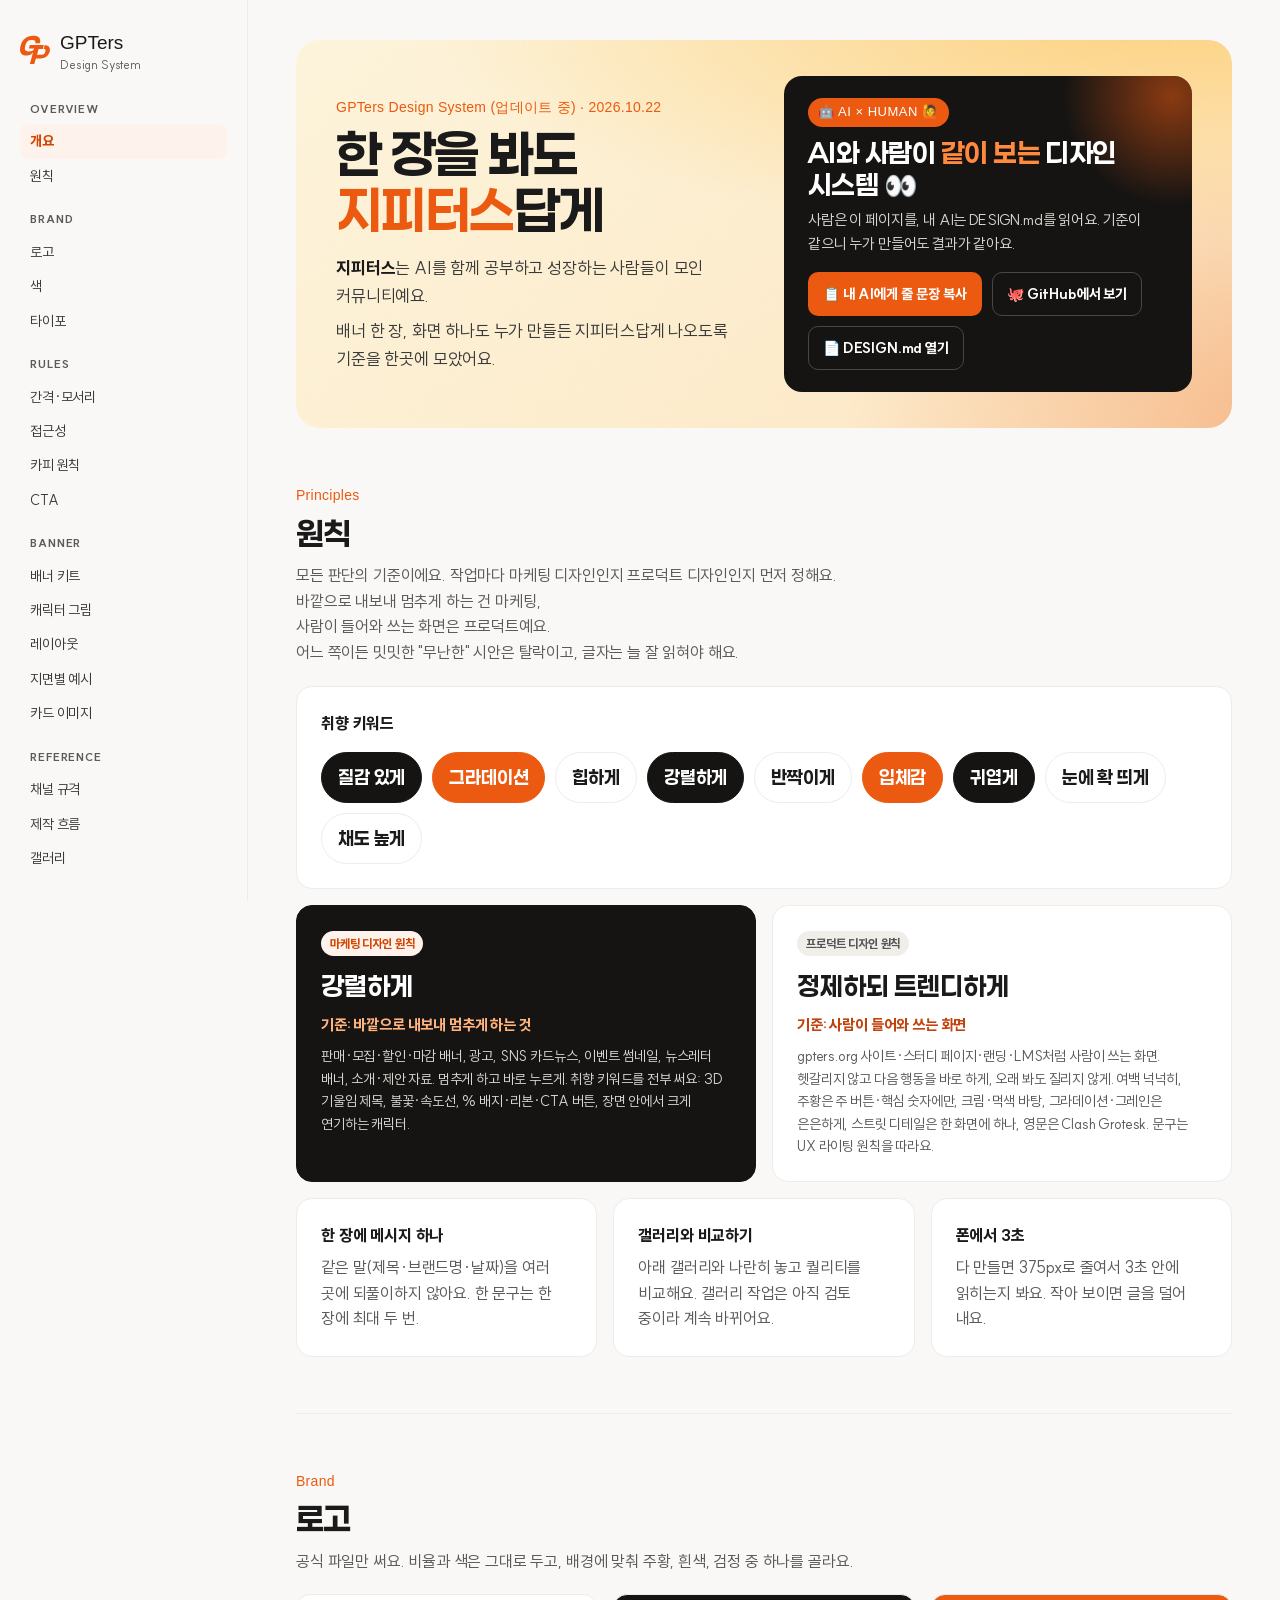
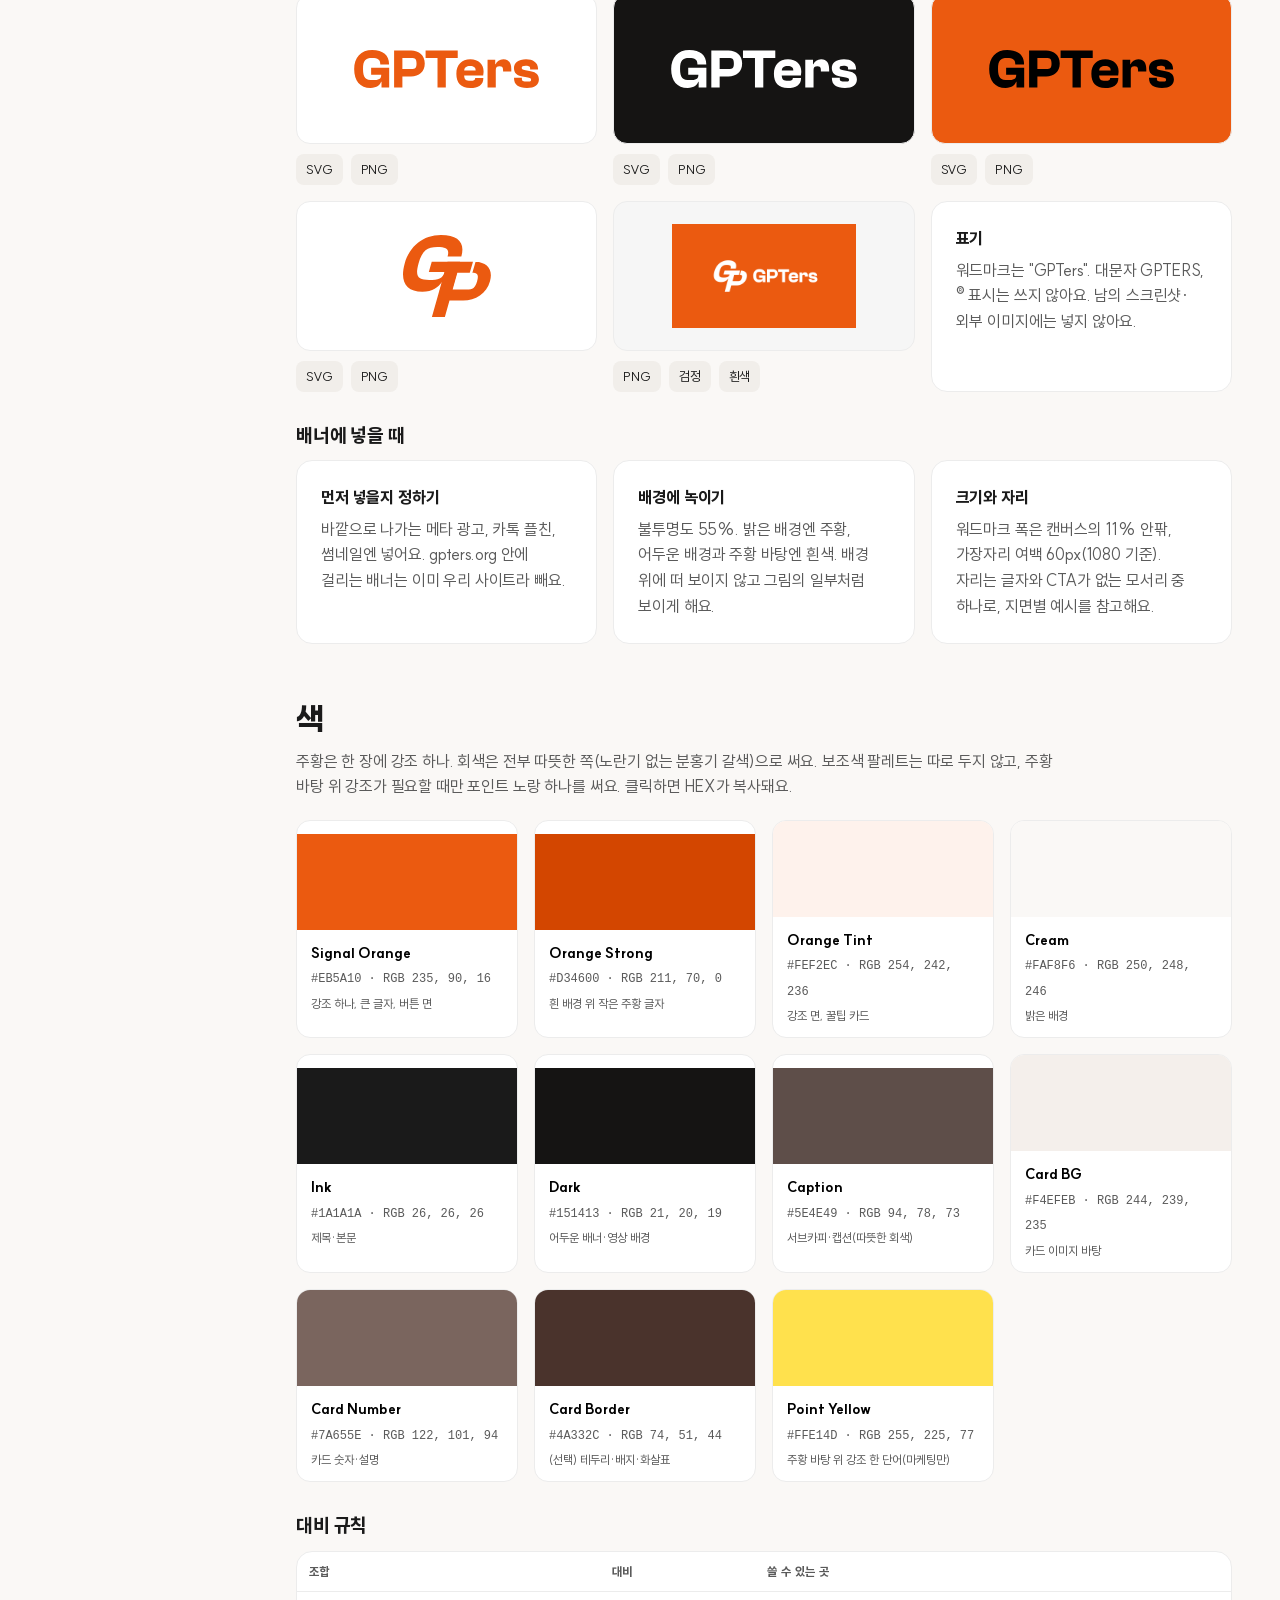
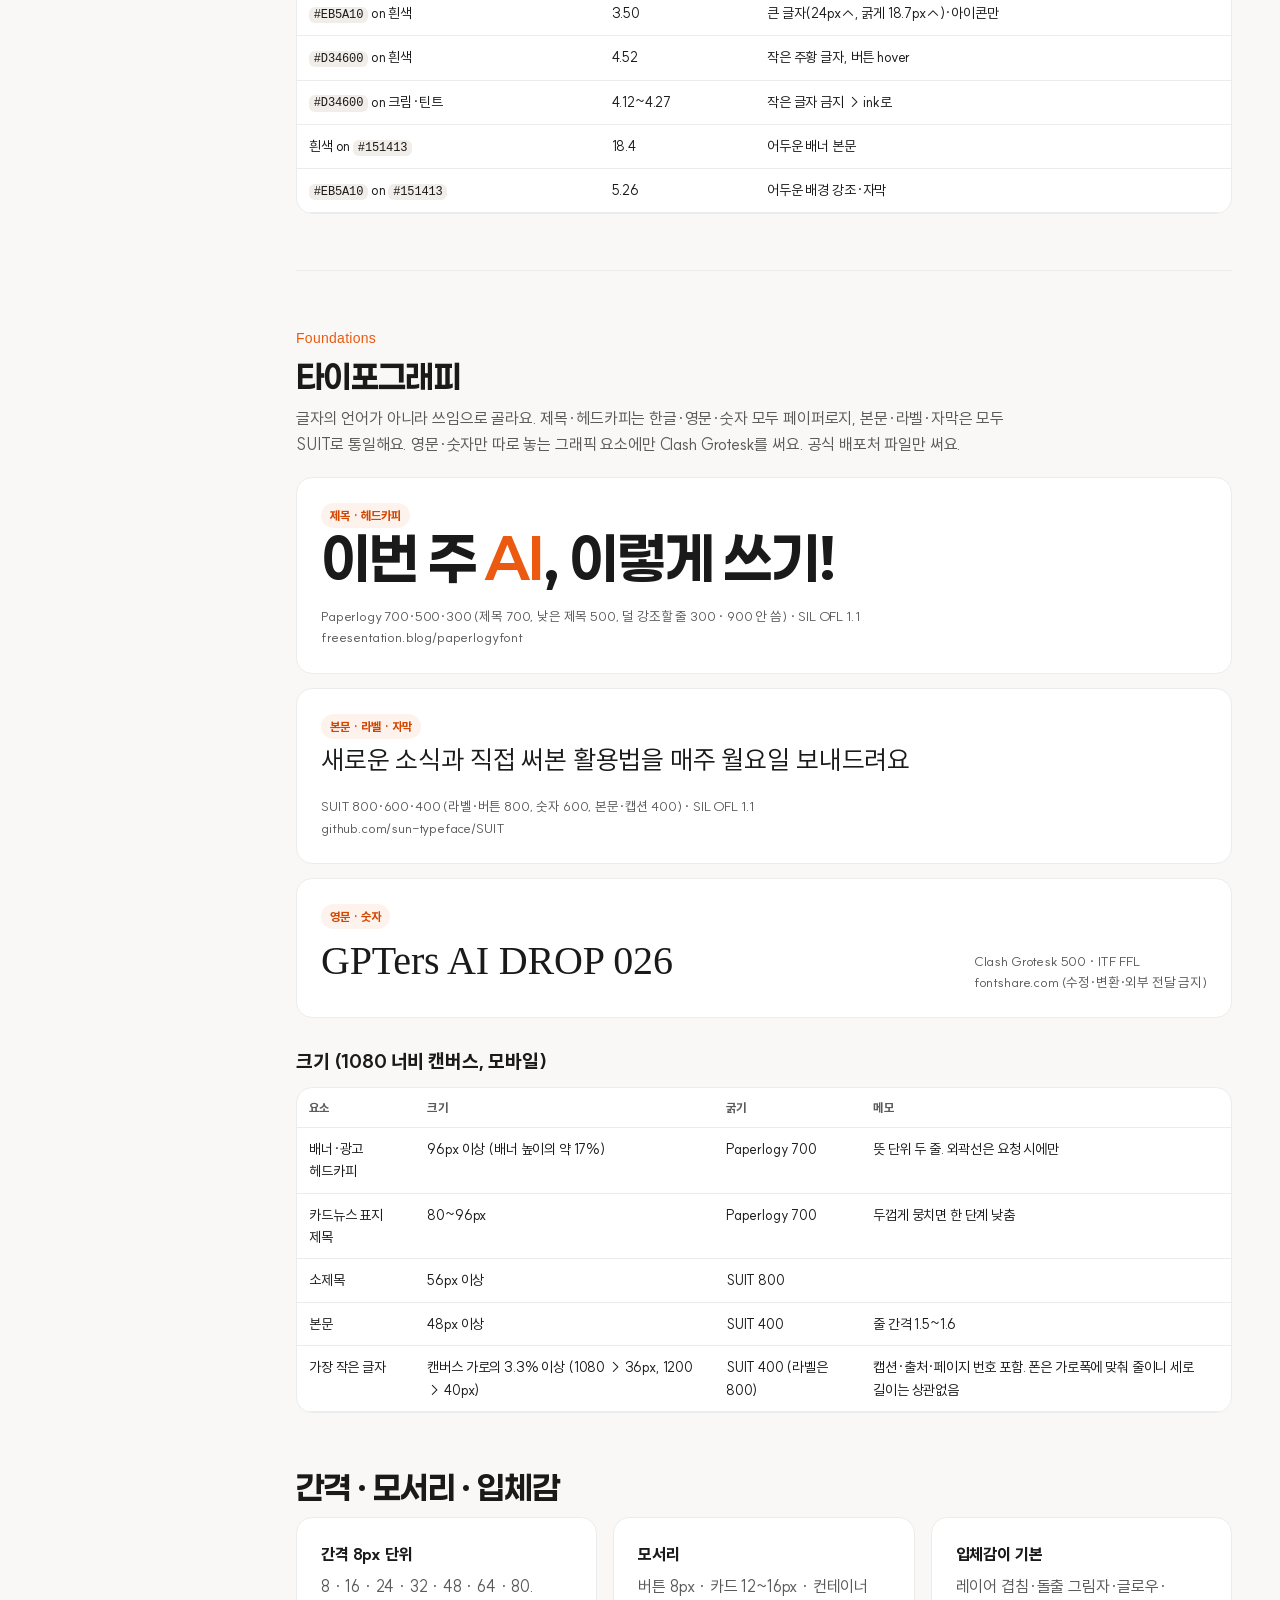
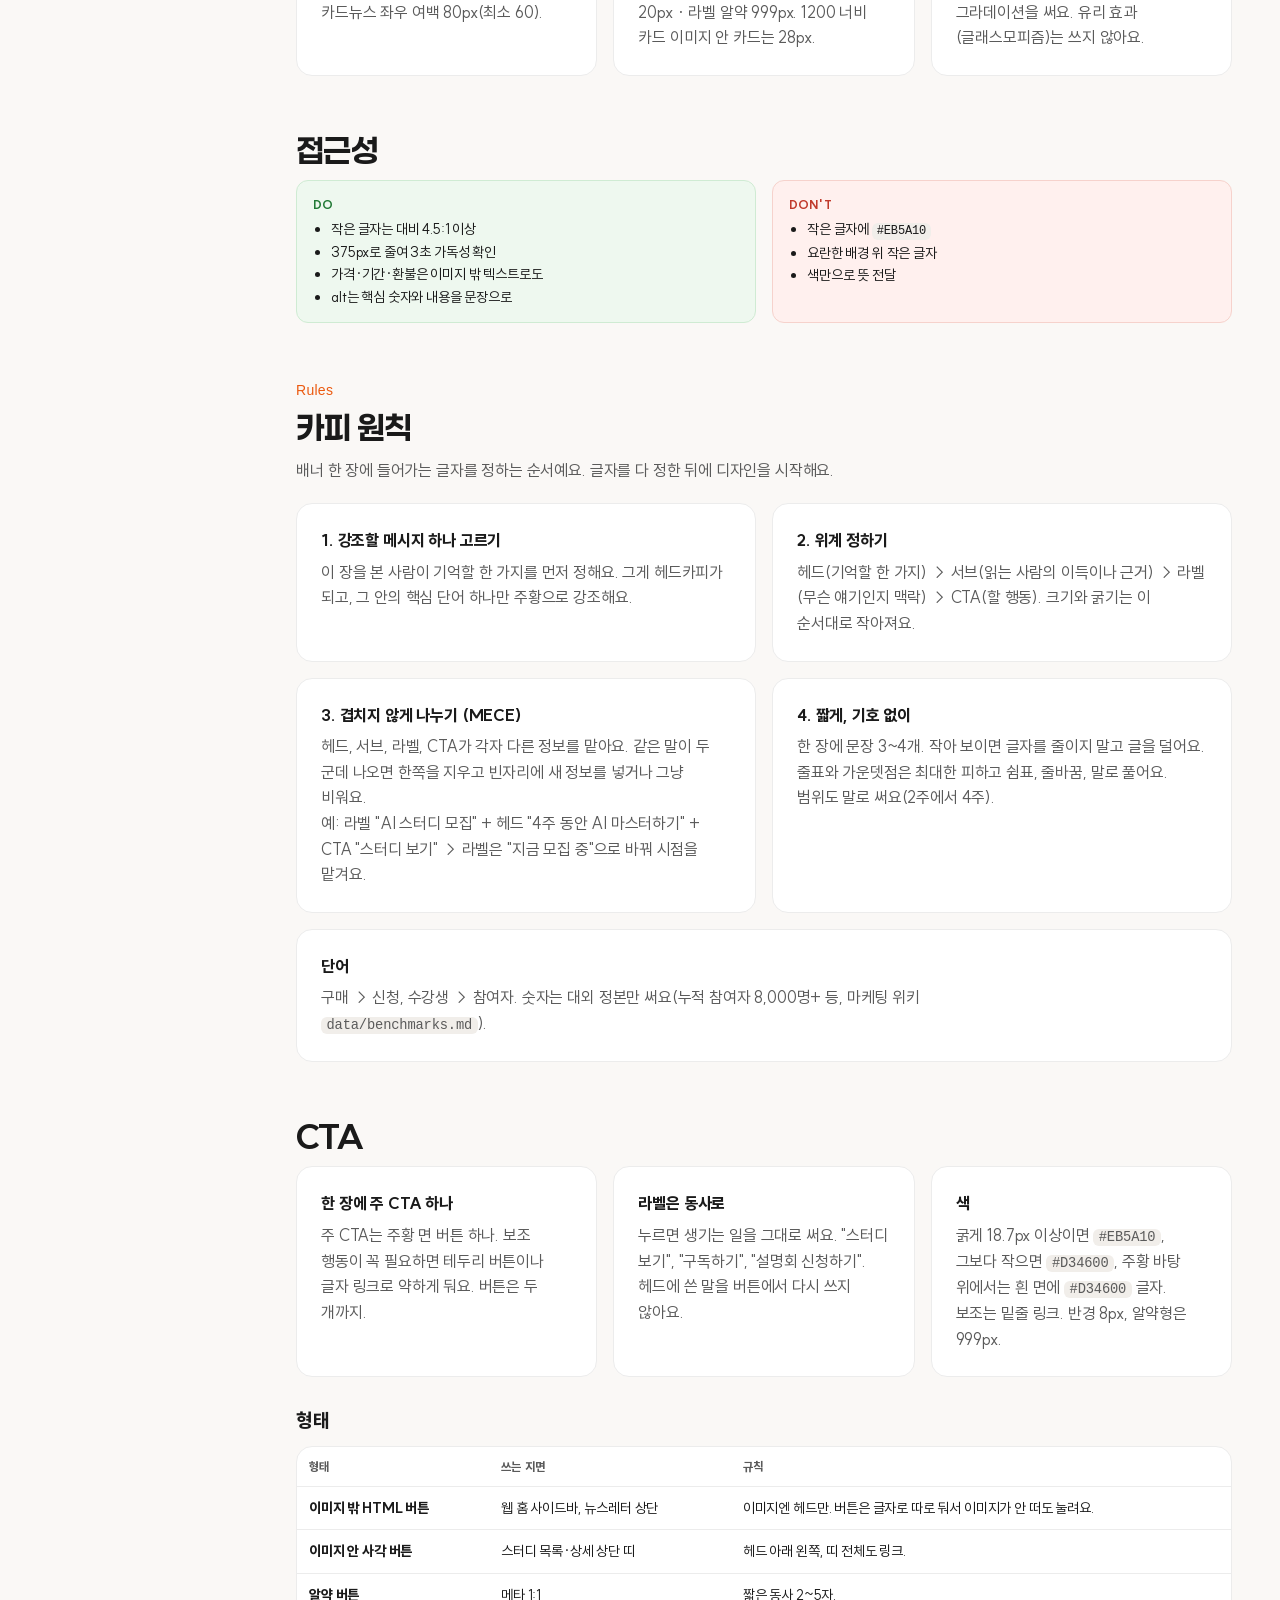
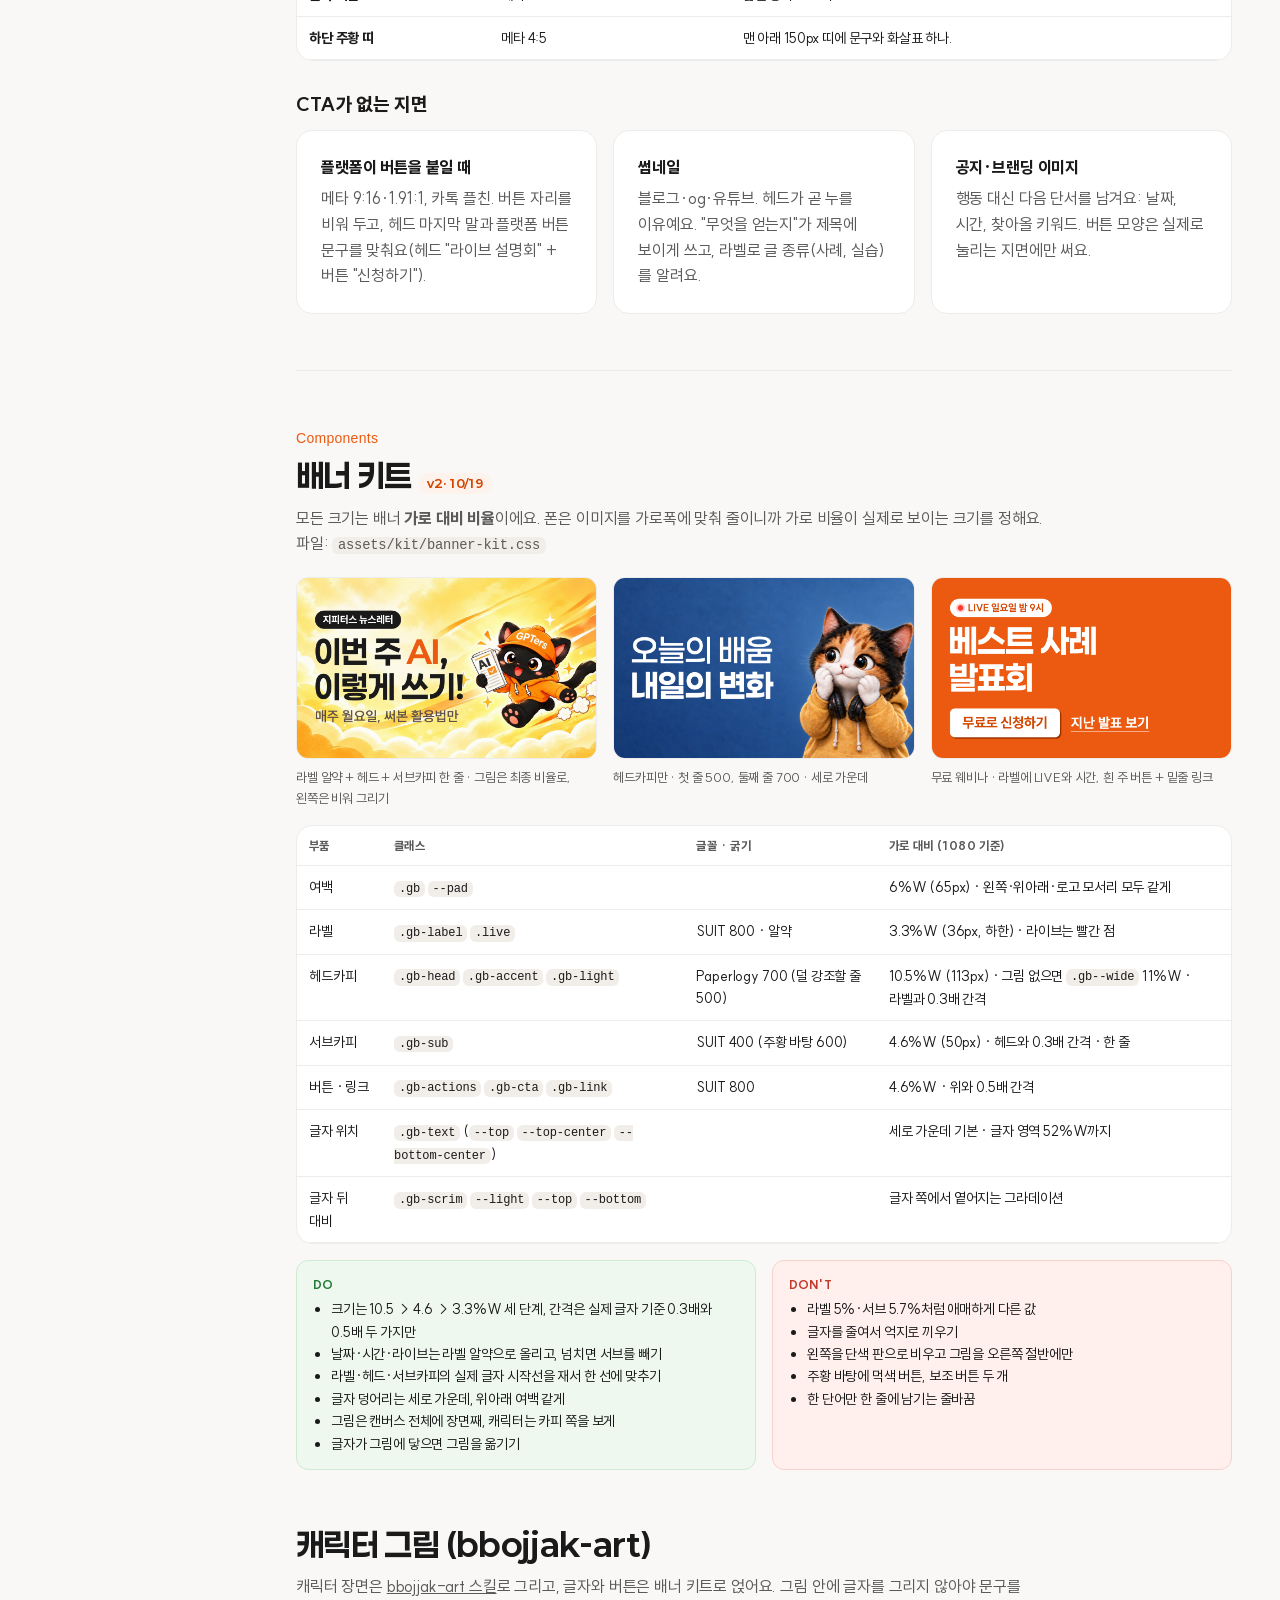
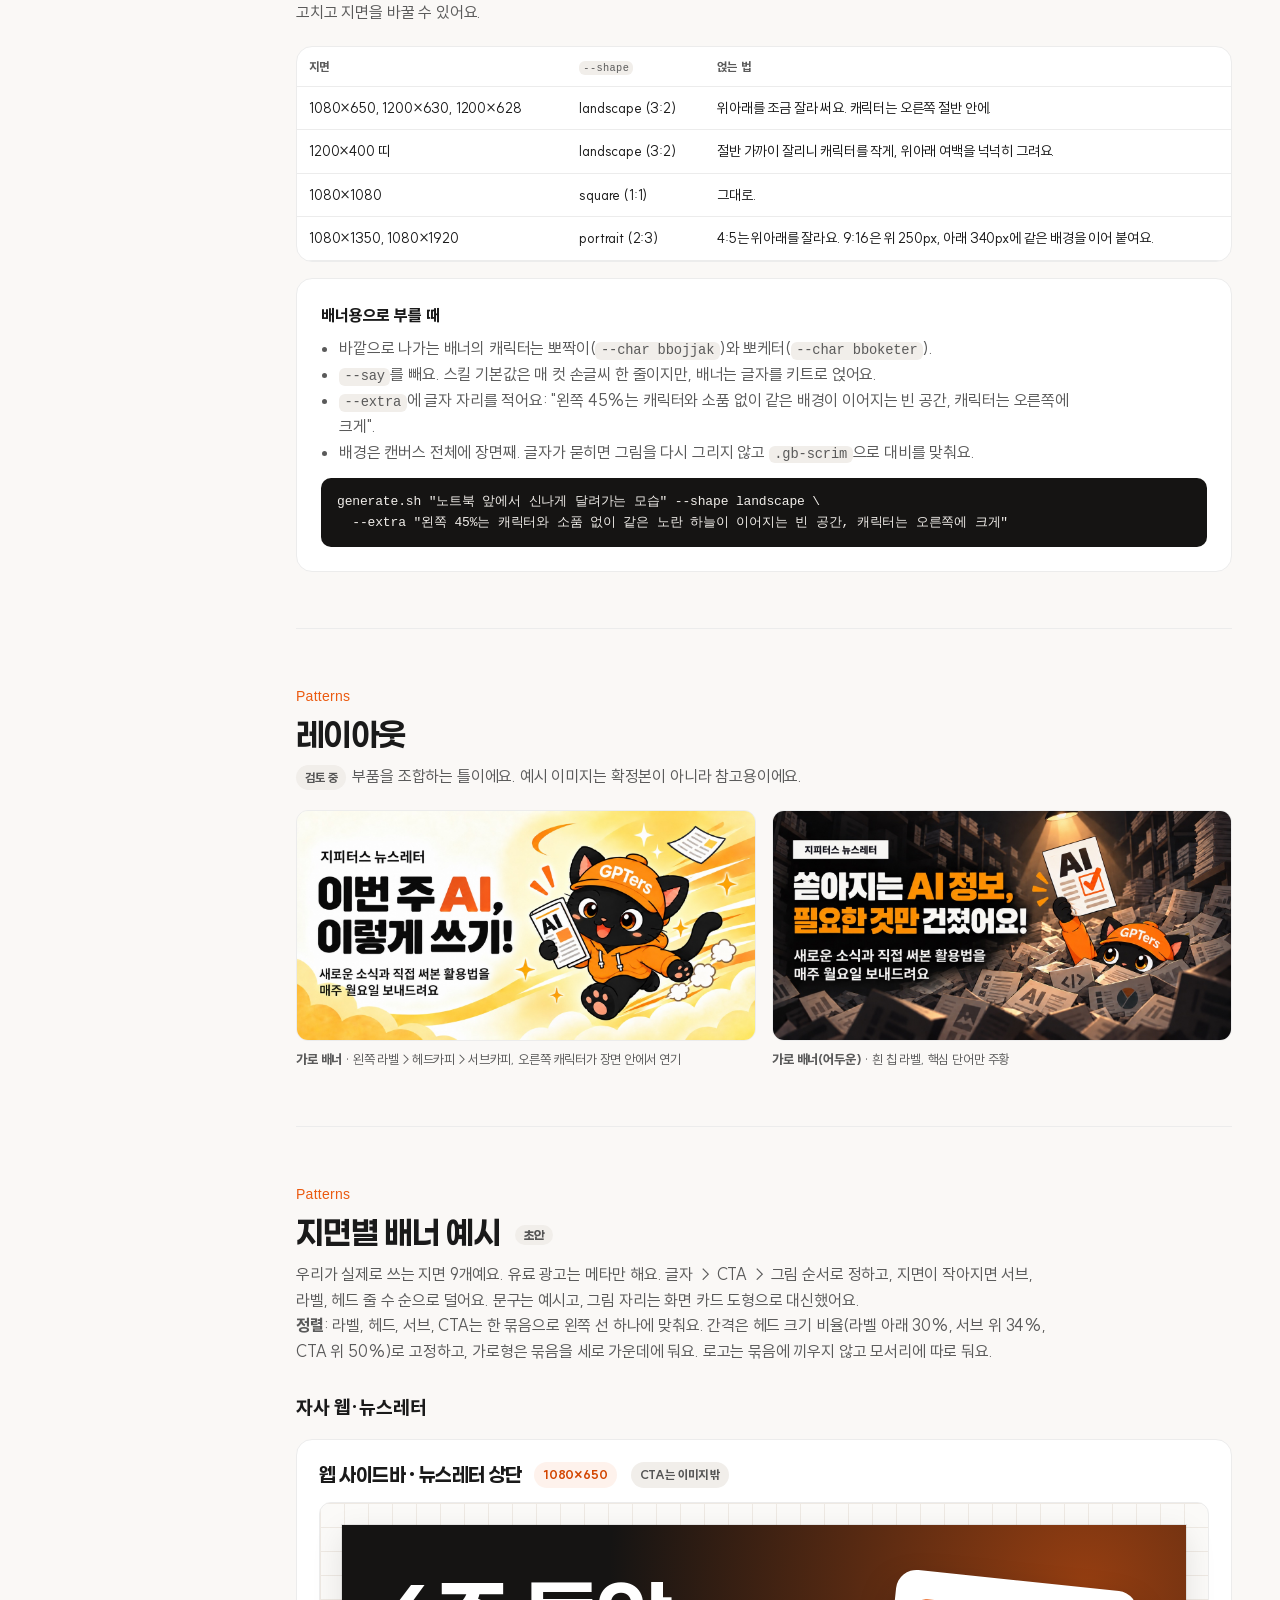
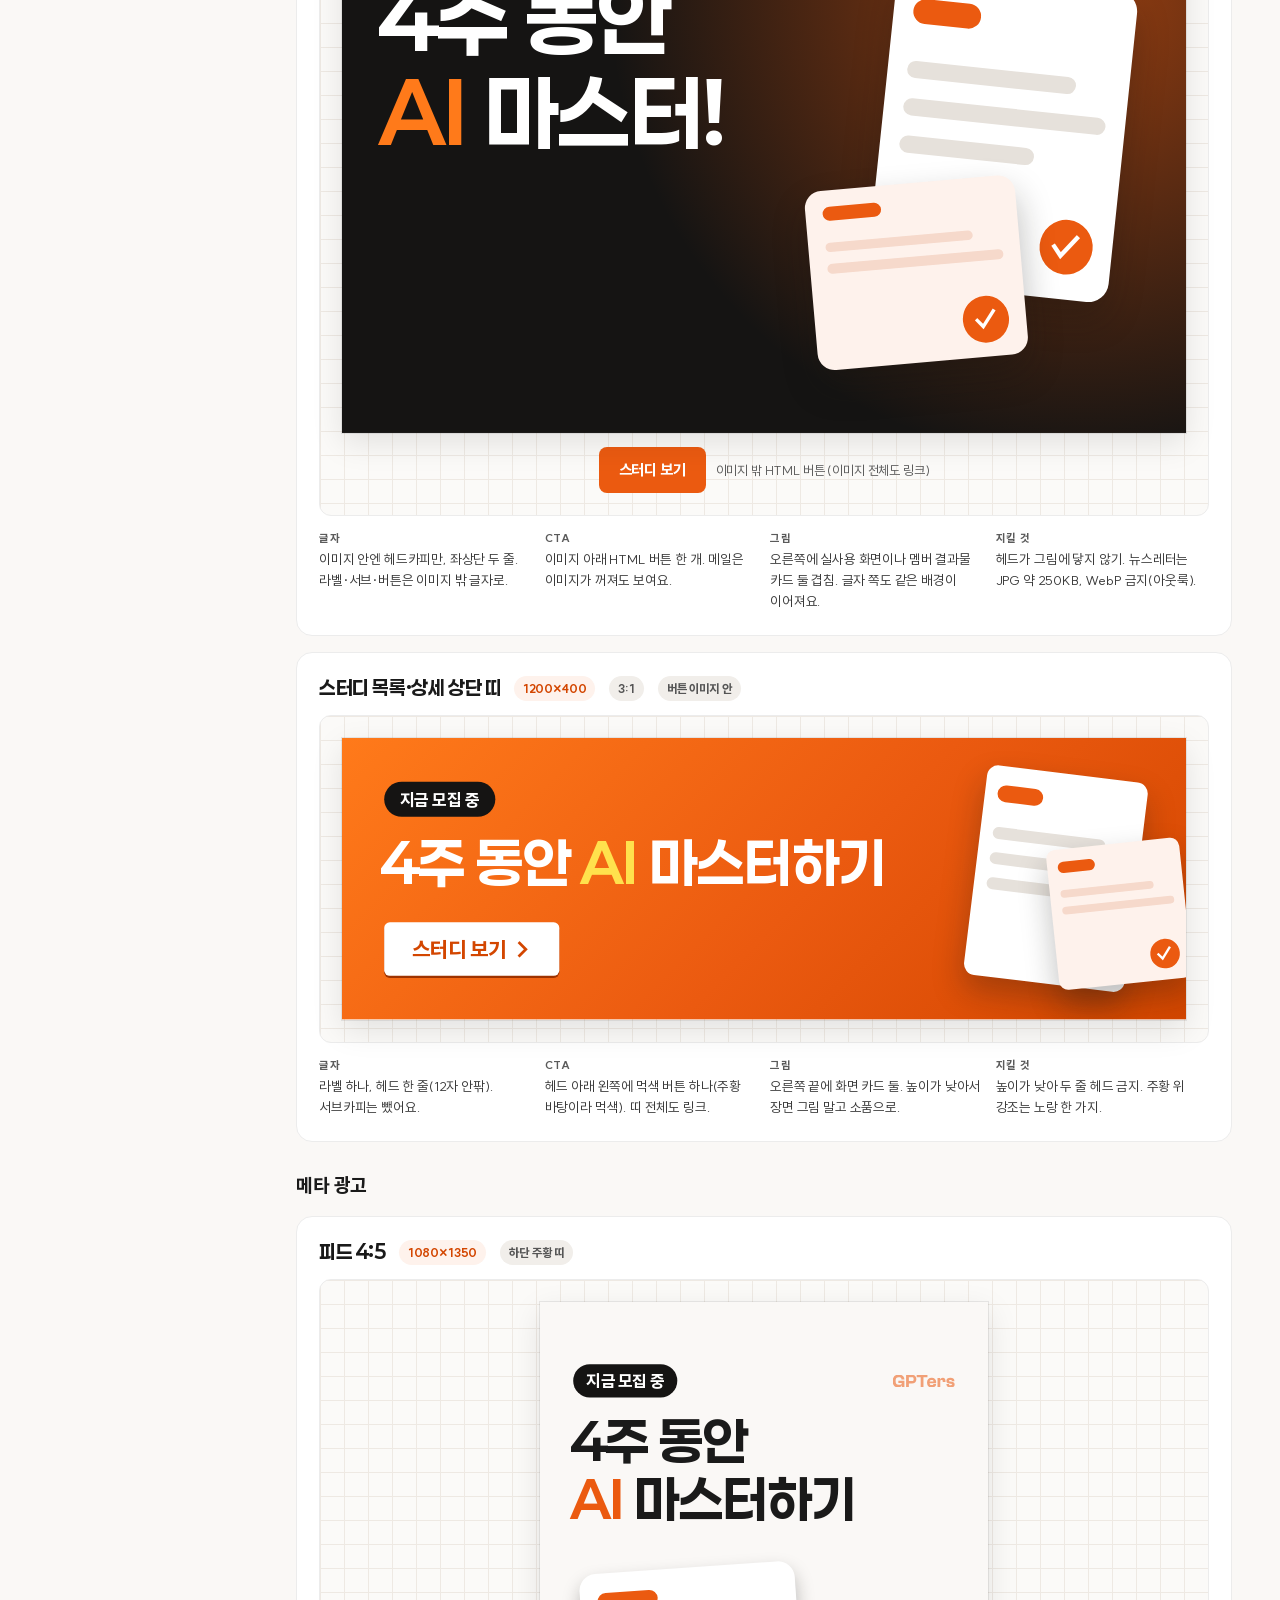
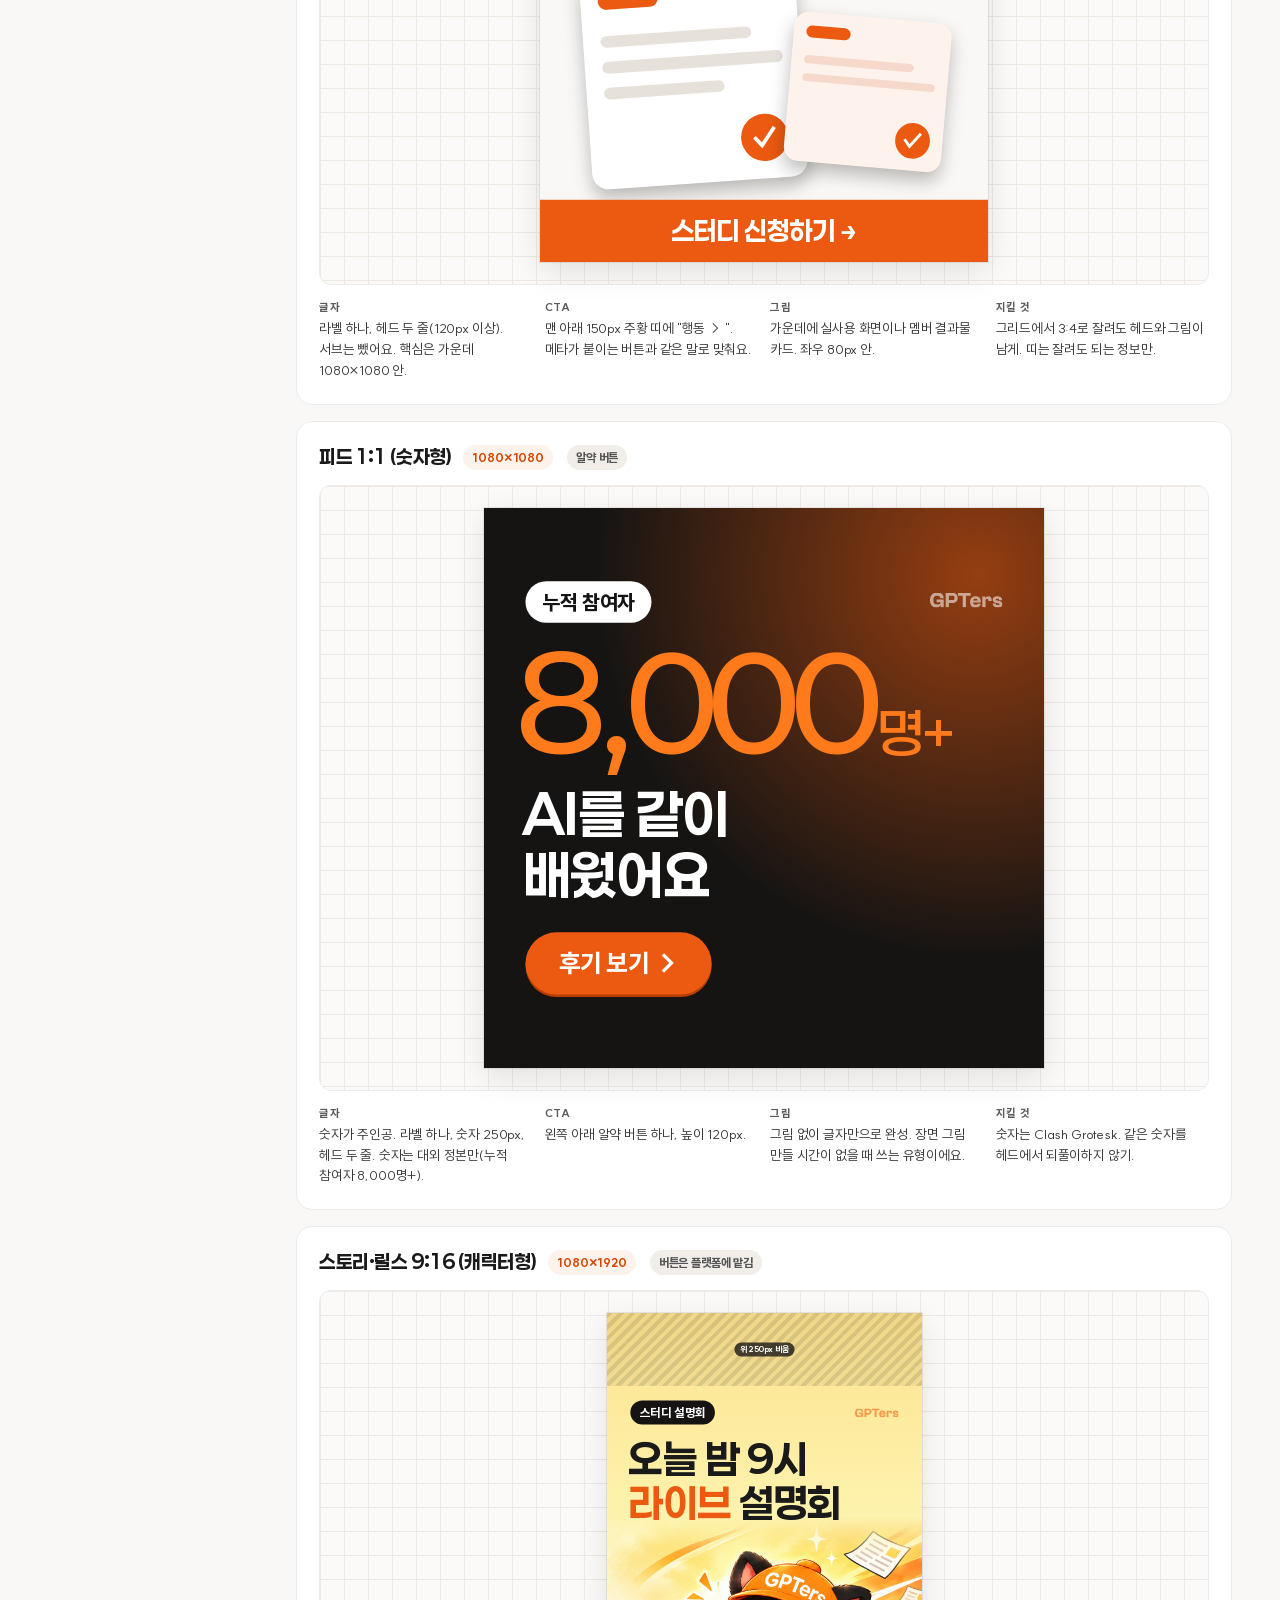
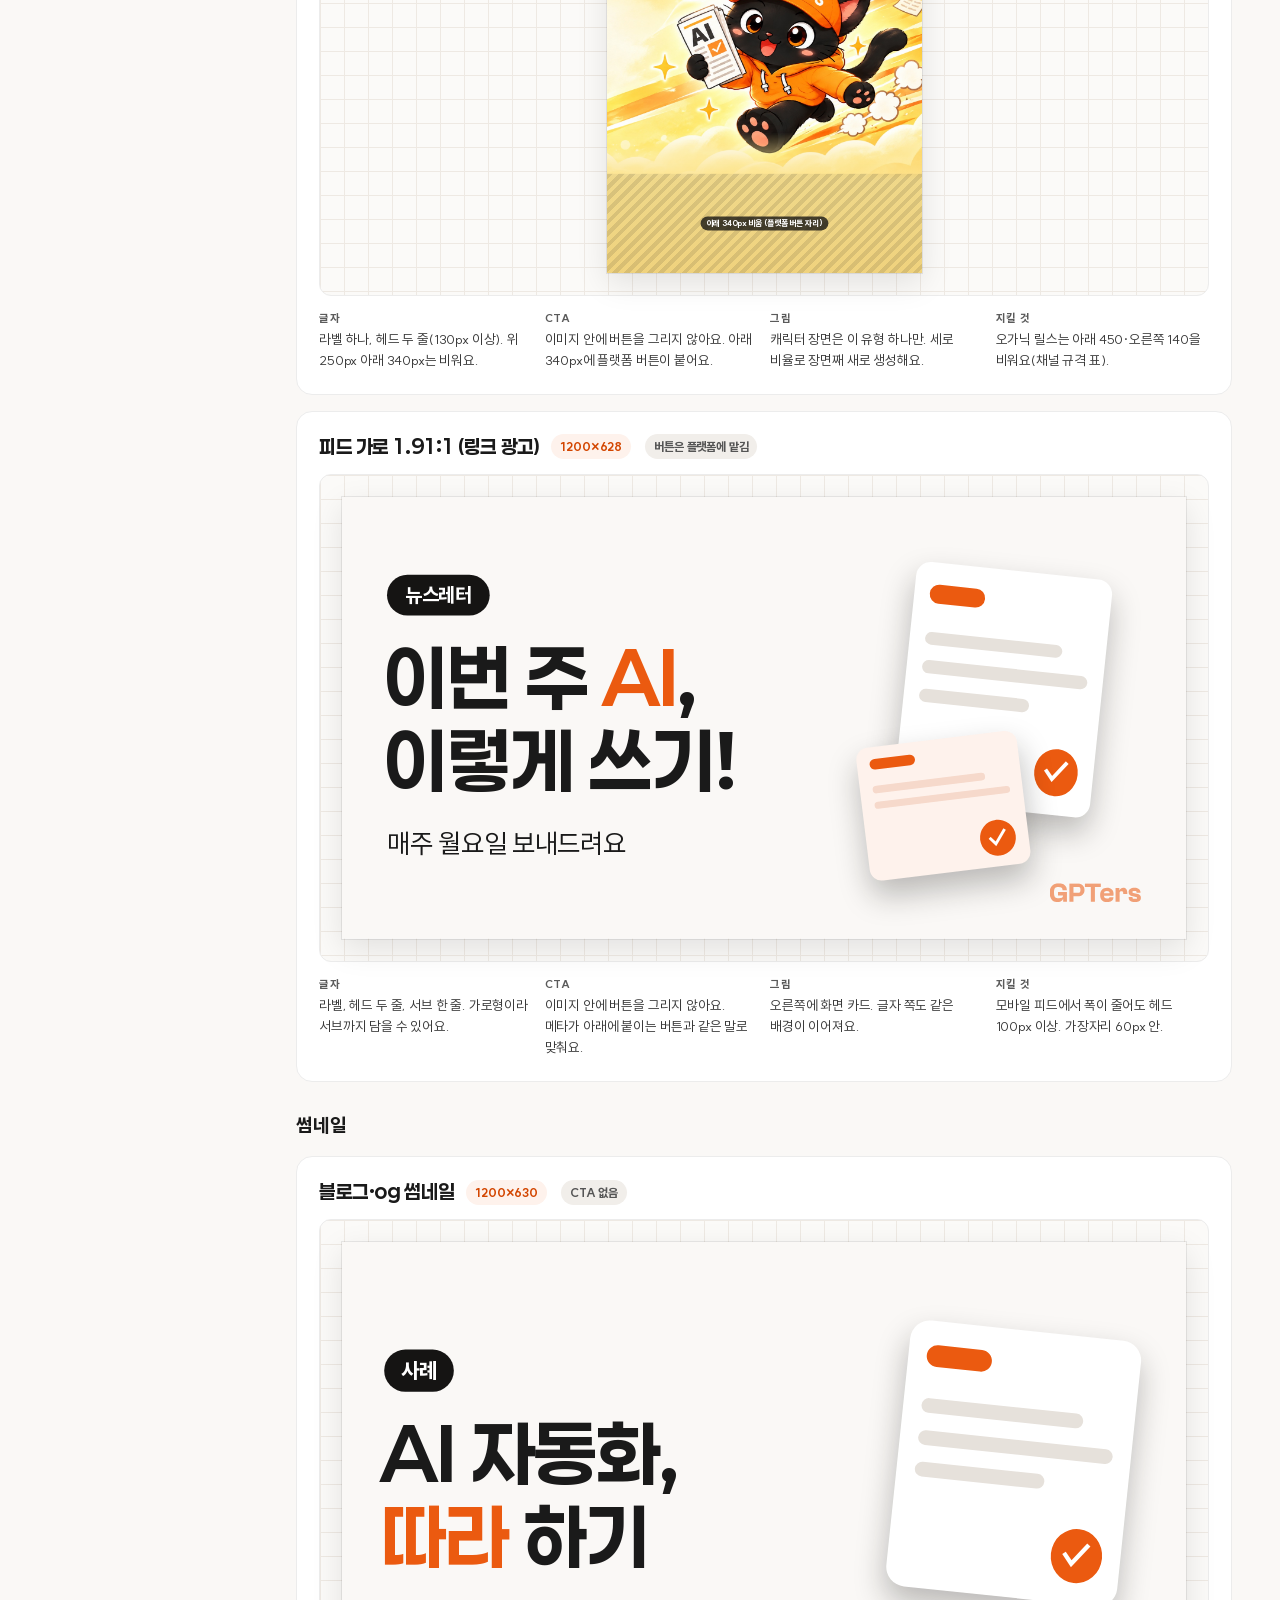
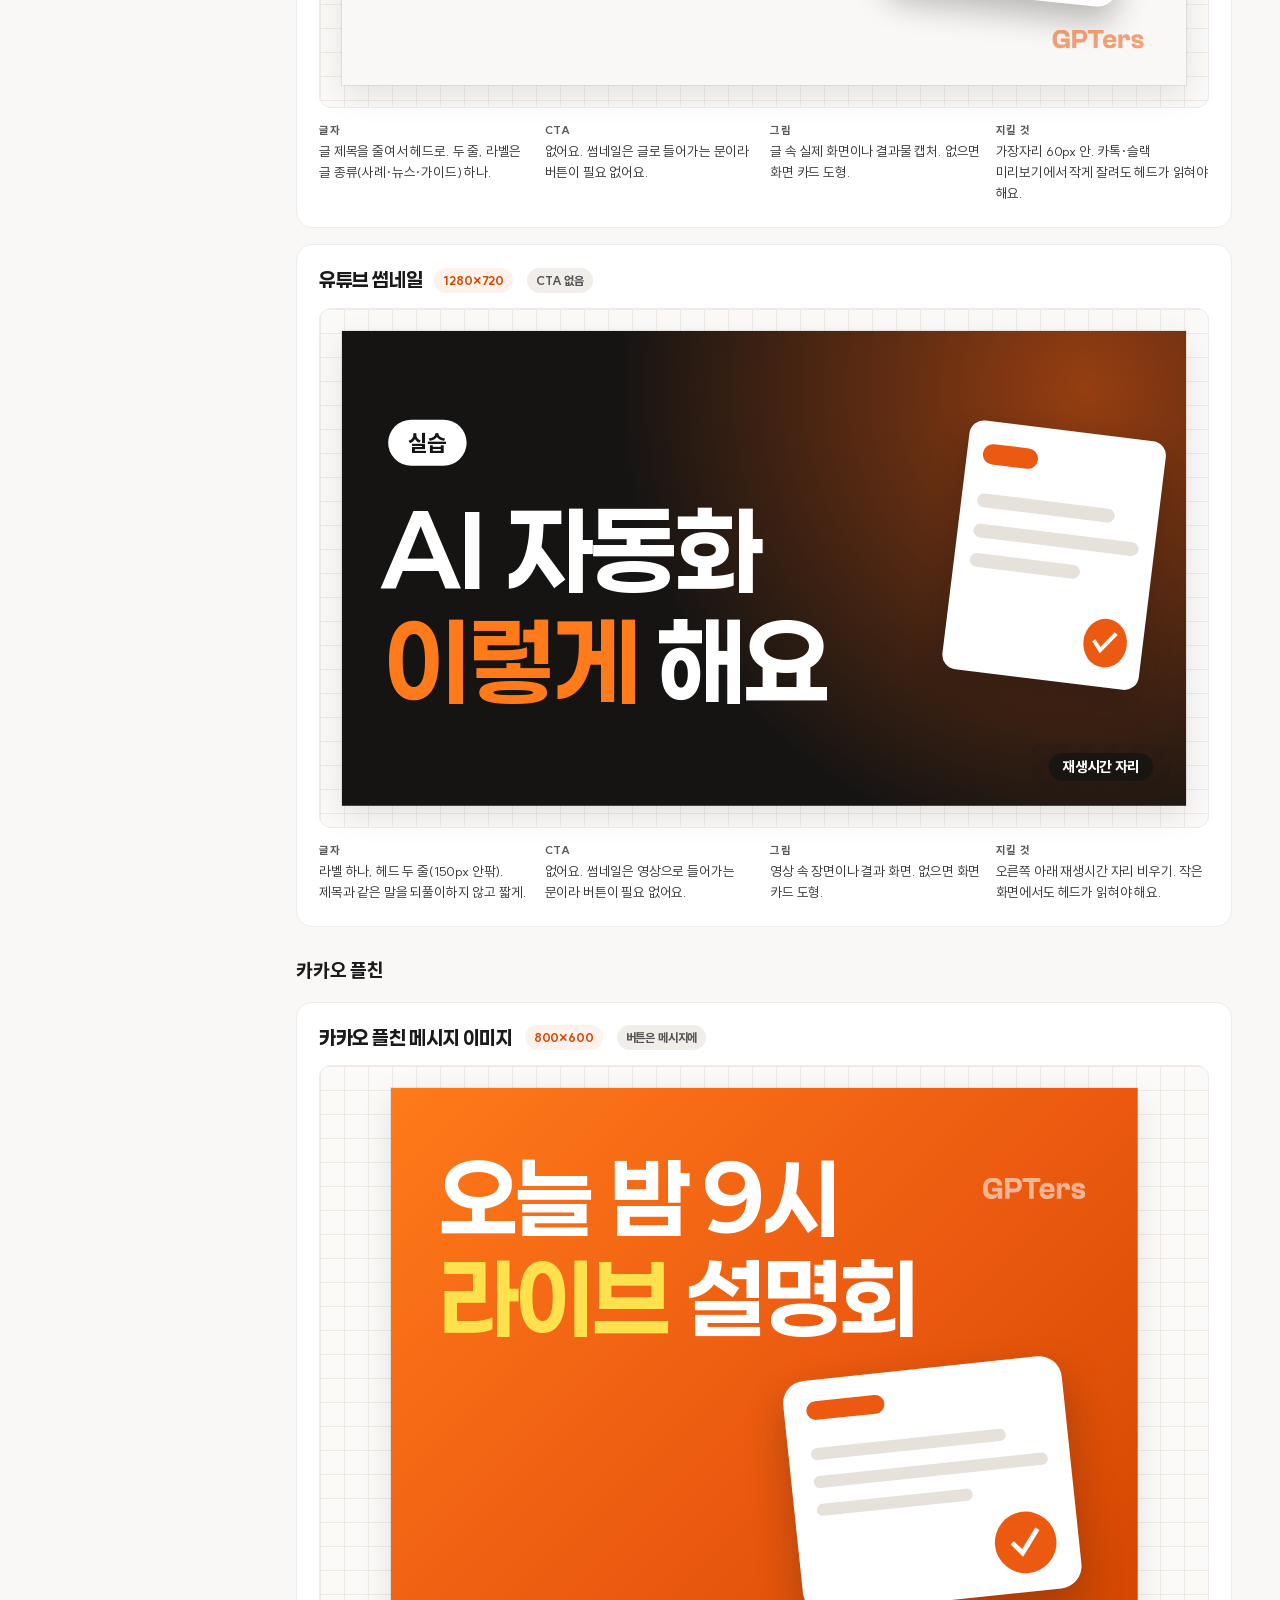
==== commit 783c47a2: "굵기 규칙 10/22: 페이퍼로지 700·500·300, SUIT 800·600·400, 900 안 씀 - 사이트·배너 키트·지면 슬롯·예시 카드 굵기 재매핑(SUIT 700→80" ====
--- a/index.html
+++ b/index.html
@@ -14,21 +14,20 @@
   @font-face{font-family:'Paperlogy';font-weight:300;font-display:swap;src:url(assets/fonts/Paperlogy-3Light.ttf) format('truetype')}
   @font-face{font-family:'Paperlogy';font-weight:500;font-display:swap;src:url(assets/fonts/Paperlogy-5Medium.ttf) format('truetype')}
   @font-face{font-family:'Paperlogy';font-weight:700;font-display:swap;src:url(assets/fonts/Paperlogy-7Bold.ttf) format('truetype')}
-  @font-face{font-family:'Paperlogy';font-weight:900;font-display:swap;src:url(assets/fonts/Paperlogy-9Black.ttf) format('truetype')}
-  @font-face{font-family:'SUIT';font-weight:300;font-display:swap;src:url(assets/fonts/SUIT-Light.woff2) format('woff2')}
-  @font-face{font-family:'SUIT';font-weight:500;font-display:swap;src:url(assets/fonts/SUIT-Medium.woff2) format('woff2')}
-  @font-face{font-family:'SUIT';font-weight:700;font-display:swap;src:url(assets/fonts/SUIT-Bold.woff2) format('woff2')}
+  @font-face{font-family:'SUIT';font-weight:400;font-display:swap;src:url(assets/fonts/SUIT-Regular.woff2) format('woff2')}
+  @font-face{font-family:'SUIT';font-weight:600;font-display:swap;src:url(assets/fonts/SUIT-SemiBold.woff2) format('woff2')}
+  @font-face{font-family:'SUIT';font-weight:800;font-display:swap;src:url(assets/fonts/SUIT-ExtraBold.woff2) format('woff2')}
 
   :root{
     --orange:#EB5A10; --orange-strong:#D34600; --tint:#FEF2EC;
-    --bg:#FAF8F6; --panel:#FFFFFF; --ink:#1A1A1A; --muted:#6B6B6B; --line:#ECECEC; --dark:#151413;
+    --bg:#FAF8F6; --panel:#FFFFFF; --ink:#1A1A1A; --muted:#5A5A5A; --line:#ECECEC; --dark:#151413;
     --radius:16px; --side:248px;
   }
   *{box-sizing:border-box;margin:0;padding:0}
   html{scroll-behavior:smooth;scroll-padding-top:24px}
-  body{font-family:'SUIT',-apple-system,BlinkMacSystemFont,'Apple SD Gothic Neo',sans-serif;background:var(--bg);color:var(--ink);font-weight:500;line-height:1.6;-webkit-font-smoothing:antialiased;letter-spacing:-0.01em}
+  body{font-family:'SUIT',-apple-system,BlinkMacSystemFont,'Apple SD Gothic Neo',sans-serif;background:var(--bg);color:var(--ink);font-weight:400;line-height:1.6;-webkit-font-smoothing:antialiased;letter-spacing:-0.01em}
   a{color:inherit}
-  code{font-weight:500;font-family:ui-monospace,Menlo,monospace;font-size:.86em;background:#F1EEEA;padding:.1em .4em;border-radius:6px}
+  code{font-weight:400;font-family:ui-monospace,Menlo,monospace;font-size:.86em;background:#F1EEEA;padding:.1em .4em;border-radius:6px}
 
   /* layout */
   .side{position:fixed;inset:0 auto 0 0;width:var(--side);padding:28px 20px;border-right:1px solid var(--line);background:var(--bg);overflow-y:auto}
@@ -37,10 +36,10 @@
   .brand b{font-family:'Clash Grotesk',sans-serif;font-weight:500;font-size:19px;letter-spacing:0}
   .brand span{font-size:12px;color:var(--muted);display:block;line-height:1.2}
   .nav-group{margin-bottom:18px}
-  .nav-group p{font-size:11px;font-weight:700;color:var(--muted);letter-spacing:.08em;text-transform:uppercase;margin:0 0 6px 10px}
+  .nav-group p{font-size:11px;font-weight:800;color:var(--muted);letter-spacing:.08em;text-transform:uppercase;margin:0 0 6px 10px}
   .nav a{display:block;padding:6px 10px;border-radius:8px;font-size:14px;text-decoration:none;color:#3a3a3a}
   .nav a:hover{background:#F1EEEA}
-  .nav a.on{background:var(--tint);color:var(--orange-strong);font-weight:700}
+  .nav a.on{background:var(--tint);color:var(--orange-strong);font-weight:800}
   main{margin-left:var(--side);padding:40px 48px 120px;max-width:calc(var(--side) + 1040px)}
   section{padding-top:56px}
   section:first-of-type{padding-top:0}
@@ -48,7 +47,7 @@
   h1{font-family:'Paperlogy';font-weight:700;font-size:clamp(34px,4.4vw,52px);line-height:1.08;letter-spacing:-0.03em}
   h1 em{font-style:normal;color:var(--orange)}
   h2{font-family:'Paperlogy';font-weight:700;font-size:32px;letter-spacing:-0.02em;line-height:1.2;margin-bottom:10px}
-  h3{font-family:'SUIT';font-weight:700;font-size:19px;margin:28px 0 10px}
+  h3{font-family:'SUIT';font-weight:800;font-size:19px;margin:28px 0 10px}
   .lead{font-size:18px;line-height:1.65;color:#3a3a3a;max-width:640px}
   body,p,h1,h2,h3,li,td{word-break:keep-all;overflow-wrap:break-word}
   .desc{color:var(--muted);max-width:760px;margin-bottom:20px}
@@ -57,7 +56,7 @@
   .g2{grid-template-columns:repeat(2,minmax(0,1fr))}
   .g3{grid-template-columns:repeat(3,minmax(0,1fr))}
   .g4{grid-template-columns:repeat(4,minmax(0,1fr))}
-  .tag{display:inline-block;font-size:12px;font-weight:700;padding:3px 9px;border-radius:999px;background:var(--tint);color:var(--orange-strong);margin-right:6px}
+  .tag{display:inline-block;font-size:12px;font-weight:800;padding:3px 9px;border-radius:999px;background:var(--tint);color:var(--orange-strong);margin-right:6px}
   .tag.gray{background:#F1EEEA;color:#555}
   .hr{height:1px;background:var(--line);margin:56px 0 0}
 
@@ -82,7 +81,7 @@
   .ai-card h3 em{font-style:normal;color:#FF8A3D}
   .ai-card p{position:relative;font-size:15px;line-height:1.6;color:#D9D4CF;max-width:560px}
   .ai-actions{position:relative;margin-top:16px;display:flex;flex-wrap:wrap;gap:10px}
-  .ai-actions a,.ai-actions button{font:inherit;font-size:14px;font-weight:700;padding:10px 14px;border-radius:10px;cursor:pointer;text-decoration:none;border:1.5px solid transparent;display:inline-flex;align-items:center;gap:8px}
+  .ai-actions a,.ai-actions button{font:inherit;font-size:14px;font-weight:800;padding:10px 14px;border-radius:10px;cursor:pointer;text-decoration:none;border:1.5px solid transparent;display:inline-flex;align-items:center;gap:8px}
   .ai-actions .primary{background:#EB5A10;color:#fff}
   .ai-actions .primary:hover{background:#D34600}
   .ai-actions .ghost{background:transparent;color:#fff;border-color:#4a4643}
@@ -98,7 +97,7 @@
   .logo-tile{border-radius:14px;height:150px;display:flex;align-items:center;justify-content:center;border:1px solid var(--line)}
   .logo-tile img{max-width:62%;max-height:44%}
   .dl{display:flex;gap:8px;margin-top:10px;font-size:13px}
-  .dl a{padding:5px 10px;border-radius:8px;background:#F1EEEA;text-decoration:none;font-weight:500}
+  .dl a{padding:5px 10px;border-radius:8px;background:#F1EEEA;text-decoration:none;font-weight:400}
   .dl a:hover{background:var(--tint);color:var(--orange-strong)}
 
   /* color */
@@ -116,7 +115,7 @@
   .spec .big{font-size:56px;line-height:1.1}
   table{width:100%;border-collapse:collapse;font-size:14px}
   th,td{text-align:left;padding:10px 12px;border-bottom:1px solid var(--line);vertical-align:top}
-  th{font-size:12px;color:var(--muted);font-weight:700;letter-spacing:.03em}
+  th{font-size:12px;color:var(--muted);font-weight:800;letter-spacing:.03em}
   .tbl{background:var(--panel);border:1px solid var(--line);border-radius:var(--radius);overflow:auto}
 
   /* components */
@@ -139,11 +138,11 @@
   .banner-guide,.headline-guide{position:relative;aspect-ratio:2/1;border:1px solid #D6CDC4;border-radius:10px;background:linear-gradient(120deg,#FAF8F6,#EEE7DF);overflow:hidden;container-type:inline-size}
   .guide-copy{position:absolute;left:5%;top:17%;width:50%;border-left:1px dashed #D34600;padding-left:0}
   .guide-copy strong{display:block;font-family:Paperlogy;font-weight:700;font-size:8.5cqw;line-height:1.08;letter-spacing:-.02em;white-space:nowrap}
-  .guide-label{display:block;font-size:3.1cqw;font-weight:700;margin-bottom:1.9cqw}
+  .guide-label{display:block;font-size:3.1cqw;font-weight:800;margin-bottom:1.9cqw}
   .guide-label,.guide-sub{margin-left:0.7cqw}
   .guide-sub{display:block;font-size:2.85cqw;margin-top:1.75cqw;white-space:nowrap}
-  .guide-art{position:absolute;right:5%;top:10%;width:38%;height:80%;border:2px dashed #897F73;border-radius:45% 45% 20% 20%;display:flex;flex-direction:column;align-items:center;justify-content:center;text-align:center;font-size:3cqw;font-weight:700;background:#FFFFFF70}
-  .guide-art span{font-size:2.6cqw;font-weight:500;margin-top:12px}
+  .guide-art{position:absolute;right:5%;top:10%;width:38%;height:80%;border:2px dashed #897F73;border-radius:45% 45% 20% 20%;display:flex;flex-direction:column;align-items:center;justify-content:center;text-align:center;font-size:3cqw;font-weight:800;background:#FFFFFF70}
+  .guide-art span{font-size:2.6cqw;font-weight:400;margin-top:12px}
   .guide-note{margin:12px 0 0;font-size:13px;color:var(--muted);line-height:1.7}
   .headline-panel{margin-top:20px}
   .headline-guide strong{position:absolute;left:8%;top:50%;transform:translateY(-50%);font-family:Paperlogy;font-size:9.5cqw;font-weight:700;line-height:1.08;letter-spacing:-.02em;z-index:1}
@@ -153,7 +152,7 @@
 
   /* patterns, gallery */
   .gallery-group{border:1px solid var(--line);border-radius:14px;background:var(--panel);margin-top:12px;overflow:hidden}
-  .gallery-group summary{display:flex;align-items:center;justify-content:space-between;gap:16px;padding:18px 20px;cursor:pointer;list-style:none;font-weight:700}
+  .gallery-group summary{display:flex;align-items:center;justify-content:space-between;gap:16px;padding:18px 20px;cursor:pointer;list-style:none;font-weight:800}
   .gallery-group summary::-webkit-details-marker{display:none}
   .gallery-group summary::after{content:"＋";font-size:24px;line-height:1;color:var(--muted);flex-shrink:0}
   .gallery-group[open] summary::after{content:"−"}
@@ -244,12 +243,12 @@
   </div>
   <div class="grid g2" style="margin-top:16px">
     <div class="card" style="background:var(--dark);color:#fff;border-color:var(--dark)"><span class="tag">마케팅 디자인 원칙</span>
-      <h3 style="margin:10px 0 6px;font-family:'Paperlogy';font-weight:900;font-size:26px">강렬하게</h3>
-      <p style="margin:0 0 8px;font-weight:700;font-size:15px;color:#FFB37D">기준: 바깥으로 내보내 멈추게 하는 것</p>
+      <h3 style="margin:10px 0 6px;font-family:'Paperlogy';font-weight:700;font-size:26px">강렬하게</h3>
+      <p style="margin:0 0 8px;font-weight:800;font-size:15px;color:#FFB37D">기준: 바깥으로 내보내 멈추게 하는 것</p>
       <p style="color:#d9d4cf;font-size:14px">판매·모집·할인·마감 배너, 광고, SNS 카드뉴스, 이벤트 썸네일, 뉴스레터 배너, 소개·제안 자료. 멈추게 하고 바로 누르게. 취향 키워드를 전부 써요: 3D 기울임 제목, 불꽃·속도선, % 배지·리본·CTA 버튼, 장면 안에서 크게 연기하는 캐릭터.</p></div>
     <div class="card"><span class="tag gray">프로덕트 디자인 원칙</span>
       <h3 style="margin:10px 0 6px;font-family:'Paperlogy';font-weight:700;font-size:26px">정제하되 트렌디하게</h3>
-      <p style="margin:0 0 8px;font-weight:700;font-size:15px;color:#C2410C">기준: 사람이 들어와 쓰는 화면</p>
+      <p style="margin:0 0 8px;font-weight:800;font-size:15px;color:#C2410C">기준: 사람이 들어와 쓰는 화면</p>
       <p class="desc" style="margin:0;font-size:14px">gpters.org 사이트·스터디 페이지·랜딩·LMS처럼 사람이 쓰는 화면. 헷갈리지 않고 다음 행동을 바로 하게, 오래 봐도 질리지 않게. 여백 넉넉히, 주황은 주 버튼·핵심 숫자에만, 크림·먹색 바탕, 그라데이션·그레인은 은은하게, 스트릿 디테일은 한 화면에 하나, 영문은 Clash Grotesk. 문구는 UX 라이팅 원칙을 따라요.</p></div>
   </div>
   <div class="grid g3" style="margin-top:16px">
@@ -311,18 +310,18 @@
   <h2>타이포그래피</h2>
   <p class="desc">글자의 언어가 아니라 쓰임으로 골라요. 제목·헤드카피는 한글·영문·숫자 모두 페이퍼로지, 본문·라벨·자막은 모두 SUIT로 통일해요. 영문·숫자만 따로 놓는 그래픽 요소에만 Clash Grotesk를 써요. 공식 배포처 파일만 써요.</p>
   <div class="grid" style="gap:14px">
-    <div class="card spec"><div><span class="tag">제목 · 헤드카피</span><div class="big" style="font-family:'Paperlogy';font-weight:700;letter-spacing:-0.02em">이번 주 <span style="color:var(--orange)">AI</span>, 이렇게 쓰기!</div></div><small class="desc" style="margin:0">Paperlogy Bold 700 기본, 300·500 함께 (900은 필요할 때만, 400·600·800 안 씀) · SIL OFL 1.1<br>freesentation.blog/paperlogyfont</small></div>
-    <div class="card spec"><div><span class="tag">본문 · 라벨 · 자막</span><div style="font-family:'SUIT';font-weight:500;font-size:26px">새로운 소식과 직접 써본 활용법을 매주 월요일 보내드려요</div></div><small class="desc" style="margin:0">SUIT 300·500·700 · SIL OFL 1.1<br>github.com/sun-typeface/SUIT</small></div>
+    <div class="card spec"><div><span class="tag">제목 · 헤드카피</span><div class="big" style="font-family:'Paperlogy';font-weight:700;letter-spacing:-0.02em">이번 주 <span style="color:var(--orange)">AI</span>, 이렇게 쓰기!</div></div><small class="desc" style="margin:0">Paperlogy 700·500·300 (제목 700, 낮은 제목 500, 덜 강조할 줄 300 · 900 안 씀) · SIL OFL 1.1<br>freesentation.blog/paperlogyfont</small></div>
+    <div class="card spec"><div><span class="tag">본문 · 라벨 · 자막</span><div style="font-family:'SUIT';font-weight:400;font-size:26px">새로운 소식과 직접 써본 활용법을 매주 월요일 보내드려요</div></div><small class="desc" style="margin:0">SUIT 800·600·400 (라벨·버튼 800, 숫자 600, 본문·캡션 400) · SIL OFL 1.1<br>github.com/sun-typeface/SUIT</small></div>
     <div class="card spec"><div><span class="tag">영문 · 숫자</span><div style="font-family:'Clash Grotesk';font-weight:500;font-size:40px">GPTers AI DROP 026</div></div><small class="desc" style="margin:0">Clash Grotesk 500 · ITF FFL<br>fontshare.com (수정·변환·외부 전달 금지)</small></div>
   </div>
   <h3>크기 (1080 너비 캔버스, 모바일)</h3>
   <div class="tbl"><table>
     <tr><th>요소</th><th>크기</th><th>굵기</th><th>메모</th></tr>
-    <tr><td>배너·광고 헤드카피</td><td>96px 이상 (배너 높이의 약 17%)</td><td>Paperlogy 700 (세게 필요하면 800·900)</td><td>뜻 단위 두 줄. 외곽선은 요청 시에만</td></tr>
+    <tr><td>배너·광고 헤드카피</td><td>96px 이상 (배너 높이의 약 17%)</td><td>Paperlogy 700</td><td>뜻 단위 두 줄. 외곽선은 요청 시에만</td></tr>
     <tr><td>카드뉴스 표지 제목</td><td>80~96px</td><td>Paperlogy 700</td><td>두껍게 뭉치면 한 단계 낮춤</td></tr>
-    <tr><td>소제목</td><td>56px 이상</td><td>SUIT 700</td><td></td></tr>
-    <tr><td>본문</td><td>48px 이상</td><td>SUIT 500</td><td>줄 간격 1.5~1.6</td></tr>
-    <tr><td>가장 작은 글자</td><td>캔버스 가로의 3.3% 이상 (1080 → 36px, 1200 → 40px)</td><td>SUIT 500·700</td><td>캡션·출처·페이지 번호 포함. 폰은 가로폭에 맞춰 줄이니 세로 길이는 상관없음</td></tr>
+    <tr><td>소제목</td><td>56px 이상</td><td>SUIT 800</td><td></td></tr>
+    <tr><td>본문</td><td>48px 이상</td><td>SUIT 400</td><td>줄 간격 1.5~1.6</td></tr>
+    <tr><td>가장 작은 글자</td><td>캔버스 가로의 3.3% 이상 (1080 → 36px, 1200 → 40px)</td><td>SUIT 400 (라벨은 800)</td><td>캡션·출처·페이지 번호 포함. 폰은 가로폭에 맞춰 줄이니 세로 길이는 상관없음</td></tr>
   </table></div>
 </section>
 
@@ -395,10 +394,10 @@
   <div class="tbl" style="margin-top:16px"><table>
     <tr><th>부품</th><th>클래스</th><th>글꼴 · 굵기</th><th>가로 대비 (1080 기준)</th></tr>
     <tr><td>여백</td><td><code>.gb</code> <code>--pad</code></td><td></td><td>6%W (65px) · 왼쪽·위아래·로고 모서리 모두 같게</td></tr>
-    <tr><td>라벨</td><td><code>.gb-label</code> <code>.live</code></td><td>SUIT 700 · 알약</td><td>3.3%W (36px, 하한) · 라이브는 빨간 점</td></tr>
+    <tr><td>라벨</td><td><code>.gb-label</code> <code>.live</code></td><td>SUIT 800 · 알약</td><td>3.3%W (36px, 하한) · 라이브는 빨간 점</td></tr>
     <tr><td>헤드카피</td><td><code>.gb-head</code> <code>.gb-accent</code> <code>.gb-light</code></td><td>Paperlogy 700 (덜 강조할 줄 500)</td><td>10.5%W (113px) · 그림 없으면 <code>.gb--wide</code> 11%W · 라벨과 0.3배 간격</td></tr>
-    <tr><td>서브카피</td><td><code>.gb-sub</code></td><td>SUIT 500</td><td>4.6%W (50px) · 헤드와 0.3배 간격 · 한 줄</td></tr>
-    <tr><td>버튼 · 링크</td><td><code>.gb-actions</code> <code>.gb-cta</code> <code>.gb-link</code></td><td>SUIT 700</td><td>4.6%W · 위와 0.5배 간격</td></tr>
+    <tr><td>서브카피</td><td><code>.gb-sub</code></td><td>SUIT 400 (주황 바탕 600)</td><td>4.6%W (50px) · 헤드와 0.3배 간격 · 한 줄</td></tr>
+    <tr><td>버튼 · 링크</td><td><code>.gb-actions</code> <code>.gb-cta</code> <code>.gb-link</code></td><td>SUIT 800</td><td>4.6%W · 위와 0.5배 간격</td></tr>
     <tr><td>글자 위치</td><td><code>.gb-text</code> (<code>--top</code> <code>--top-center</code> <code>--bottom-center</code>)</td><td></td><td>세로 가운데 기본 · 글자 영역 52%W까지</td></tr>
     <tr><td>글자 뒤 대비</td><td><code>.gb-scrim</code> <code>--light</code> <code>--top</code> <code>--bottom</code></td><td></td><td>글자 쪽에서 옅어지는 그라데이션</td></tr>
   </table></div>
@@ -649,22 +648,20 @@
 <section id="cards">
   <div class="eyebrow">Banner</div>
   <h2>정보형 카드 이미지</h2>
-  <p class="desc"><span class="tag">10/19 확정</span> 비교·단계·목록·대결처럼 글 본문에 넣는 정리 이미지예요. 1200 너비 기준이고, HTML 원본은 <code>assets/examples/</code>에 있어요.</p>
+  <p class="desc"><span class="tag">10/19 확정</span> 비교·단계·목록·대결처럼 글 본문에 넣는 정리 이미지예요. 가로형은 1200 너비, 세로형은 1080×1350이고, HTML 원본은 <code>assets/examples/</code>에 있어요.</p>
   <div class="grid g2">
-    <figure><img src="assets/examples/card-compare-2x2.png" alt="클로드 모델별 차이 비교 2×2 카드" loading="lazy"><figcaption>비교 2×2: 이름+숫자 한 줄, 설명 한 줄</figcaption></figure>
     <figure><img src="assets/examples/card-steps.png" alt="클로드 모델 고르는 순서 단계 카드" loading="lazy"><figcaption>단계 4칸: 번호 배지는 카드 위에 걸치기, 강조 카드만 크게</figcaption></figure>
-    <figure><img src="assets/examples/card-list.png" alt="어떤 일에 어떤 모델 목록 카드" loading="lazy"><figcaption>세로 목록: 강조 줄만 끝까지 길게</figcaption></figure>
     <figure><img src="assets/examples/buttons.png" alt="주 버튼과 보조 버튼" loading="lazy"><figcaption>버튼: 주 버튼 하나(흰 바탕 주황, 주황 바탕 흰색) + 보조는 밑줄 링크, 그림자는 바탕색을 진하게</figcaption></figure>
-    <figure><img src="assets/examples/button-icons.png" alt="버튼 아이콘 없음, 꺾쇠, 화살표 비교" loading="lazy"><figcaption>버튼 아이콘: 버튼 하나면 꺾쇠 ›, 버튼과 링크가 같이 있으면 아이콘 없음</figcaption></figure>
-    <figure><img src="assets/examples/card-vs.png" alt="오퍼스 소넷 차이 대결 카드" loading="lazy"><figcaption>대결·전후: 문장은 SUIT, 시작선 위로 맞추기</figcaption></figure>
+    <figure><img src="assets/examples/button-icons-vertical.png" alt="버튼 하나면 꺾쇠, 링크와 같이 있으면 아이콘 없음" loading="lazy"><figcaption>버튼 아이콘(세로형 1080×1350): 버튼 하나면 꺾쇠 ›, 버튼과 링크가 같이 있으면 아이콘 없음</figcaption></figure>
+    <figure><img src="assets/examples/card-vs-vertical.png" alt="오퍼스 소넷 차이 대결 카드 세로형" loading="lazy"><figcaption>대결·전후(세로형 1080×1350): 위아래로 쌓고 강조 카드를 1.3배 높게, 문장은 SUIT 400</figcaption></figure>
   </div>
   <h3>글자 단계 (가로 대비 비율, 괄호는 1200 너비)</h3>
   <div class="tbl"><table>
     <tr><th>역할</th><th>글꼴·굵기</th><th>가로 대비</th><th>색</th></tr>
     <tr><td>제목</td><td>Paperlogy 700</td><td>6.7% (80px)</td><td><code>#1A1A1A</code></td></tr>
     <tr><td>카드 이름</td><td>Paperlogy 500</td><td>4.5~5.2% (54~62px)</td><td><code>#1A1A1A</code> (주황 위 흰색)</td></tr>
-    <tr><td>카드 숫자</td><td>SUIT 500</td><td>4.2% (50px), 이름 옆</td><td><code>#988680</code></td></tr>
-    <tr><td>부제·카드 설명</td><td>SUIT 500</td><td>3.3% (40px), 하한</td><td><code>#5E4E49</code> · <code>#988680</code></td></tr>
+    <tr><td>카드 숫자</td><td>SUIT 600</td><td>4.2% (50px), 이름 옆</td><td><code>#7A655E</code></td></tr>
+    <tr><td>부제·카드 설명</td><td>SUIT 400</td><td>3.3% (40px), 하한</td><td><code>#5E4E49</code> · <code>#7A655E</code></td></tr>
     <tr><td>로고 폭</td><td>회색 단색 <code>#B9ACA6</code></td><td>12.5% (150px)</td><td>제목 글자 윗선에 맞춤</td></tr>
   </table></div>
   <h3>카드와 그림자</h3>
@@ -740,7 +737,7 @@
     ['Orange Tint','#FEF2EC','강조 면, 꿀팁 카드'],['Cream','#FAF8F6','밝은 배경'],
     ['Ink','#1A1A1A','제목·본문'],['Dark','#151413','어두운 배너·영상 배경'],
     ['Caption','#5E4E49','서브카피·캡션(따뜻한 회색)'],['Card BG','#F4EFEB','카드 이미지 바탕'],
-    ['Card Number','#988680','카드 숫자·설명(큰 글자만)'],['Card Border','#4A332C','(선택) 테두리·배지·화살표'],
+    ['Card Number','#7A655E','카드 숫자·설명'],['Card Border','#4A332C','(선택) 테두리·배지·화살표'],
     ['Point Yellow','#FFE14D','주황 바탕 위 강조 한 단어(마케팅만)']];
   const rgb=h=>[1,3,5].map(i=>parseInt(h.slice(i,i+2),16)).join(', ');
   const sw=document.getElementById('swatches'), toast=document.getElementById('toast');
--- a/assets/kit/banner-kit.css
+++ b/assets/kit/banner-kit.css
@@ -1,7 +1,7 @@
 /* GPTers 배너 부품(컴포넌트) v2 — 2026-10-19
    모든 크기는 배너 가로 --W 기준 비율(폰은 가로폭에 맞춰 줄이므로 가로 비율이 실제 보이는 크기를 정한다).
    사용: <div class="gb" style="--W:1080px;--H:650px"> ... </div>
-   굵기: 300·500·700만(900은 필요할 때만). 페이퍼로지 제목 700, SUIT는 한 단계 올려 쓴다.
+   굵기(10/22): 페이퍼로지 700·500·300, SUIT 800·600·400, 900 안 씀. 라벨·버튼 SUIT 800, 주황 바탕 서브 600, 서브 400.
    간격은 실제 글자(잉크) 기준 두 가지만: 좁게 = 헤드 크기의 0.3배(라벨-헤드, 헤드-서브), 넓게 = 0.5배(헤드·서브-버튼).
    아래 margin 값은 상자 여백이라 잉크 간격이 그렇게 보이도록 10/19 실측으로 역산한 값이다. 근소한 차이는 만들지 않는다. */
 .gb{--head:calc(var(--W)*0.105);--label:calc(var(--W)*0.033);--small:calc(var(--W)*0.046);--btn:calc(var(--W)*0.04);--pad:calc(var(--W)*0.06);
@@ -16,8 +16,8 @@
 .gb-text--top-center{left:50%;transform:translateX(-50%);top:var(--pad);max-width:calc(var(--W)*0.88);text-align:center}
 .gb-text--bottom-center{left:50%;transform:translateX(-50%);top:auto;bottom:var(--pad);max-width:calc(var(--W)*0.88);text-align:center}
 
-/* 라벨: 알약, SUIT 700, 3.3%W(하한). 크기 대신 모양으로 구분. 라이브는 .live(빨간 점) */
-.gb-label{display:inline-flex;align-items:center;gap:.45em;font-family:'SUIT';font-weight:700;font-size:var(--label);line-height:1.2;letter-spacing:-0.01em;padding:.32em .8em;border-radius:999px;background:#1A1A1A;color:#fff}
+/* 라벨: 알약, SUIT 800, 3.3%W(하한). 크기 대신 모양으로 구분. 라이브는 .live(빨간 점) */
+.gb-label{display:inline-flex;align-items:center;gap:.45em;font-family:'SUIT';font-weight:800;font-size:var(--label);line-height:1.2;letter-spacing:-0.01em;padding:.32em .8em;border-radius:999px;background:#1A1A1A;color:#fff}
 .gb--dark .gb-label,.gb--orange .gb-label{background:#fff;color:#D34600}
 .gb-label.live::before{content:"";width:.55em;height:.55em;border-radius:50%;background:#FF3B30;box-shadow:0 0 0 .18em rgba(255,59,48,.25)} /* --gp-live */
 .gb--dark .gb-label{background:#fff;color:#1A1A1A}
@@ -30,16 +30,16 @@
 .gb-head .gb-light{font-weight:500}            /* 한 제목 안에서 덜 강조할 줄 */
 .gb-accent{color:#EB5A10}
 .gb--dark .gb-accent{color:#EB5A10}
-/* 서브카피: SUIT 500(눈으로는 페이퍼로지 300 두께), 라벨과 같은 3.7%W. 헤드와 좁은 간격 */
-.gb-sub{font-family:'SUIT';font-weight:500;font-size:var(--small);line-height:1.35;letter-spacing:-0.01em;margin-top:calc(var(--head)*0.08)}
+/* 서브카피: SUIT 400(주황 바탕은 600), 라벨과 같은 3.7%W. 헤드와 좁은 간격 */
+.gb-sub{font-family:'SUIT';font-weight:400;font-size:var(--small);line-height:1.35;letter-spacing:-0.01em;margin-top:calc(var(--head)*0.08)}
 .gb-sub{color:#5E4E49}
 .gb--dark .gb-sub{color:rgba(255,255,255,.86)}
-.gb--orange .gb-sub{color:#fff;font-weight:700}
+.gb--orange .gb-sub{color:#fff;font-weight:600}
 
 /* 버튼: 배너(이미지)에는 버튼 하나만. 이미지라 눌리는 곳이 하나뿐이니 보조 링크(.gb-link)는 넣지 않는다(랜딩·웹 화면에서만).
    한 장에 주 버튼 하나. 흰 바탕은 주황 면, 주황·어두운 바탕은 흰 면 + 주황 글자. 헤드와 넓은 간격.
    돌출 그림자는 바탕색을 진하게 한 색으로 1px씩 쌓는다(모서리 틈 방지). 보조는 .gb-link(밑줄 링크) */
-.gb-cta{display:inline-flex;align-items:center;gap:.35em;margin-top:calc(var(--head)*0.37);font-family:'SUIT';font-weight:700;font-size:var(--btn);line-height:1;letter-spacing:-0.02em;
+.gb-cta{display:inline-flex;align-items:center;gap:.35em;margin-top:calc(var(--head)*0.37);font-family:'SUIT';font-weight:800;font-size:var(--btn);line-height:1;letter-spacing:-0.02em;
   padding:.6em .95em;border-radius:.35em;background:#EB5A10;color:#fff;
   box-shadow:1px 1px 0 #B83D00,2px 2px 0 #B83D00,3px 3px 0 #B83D00,4px 4px 0 #B83D00,5px 5px 0 #B83D00,6px 6px 0 #B83D00,7px 7px 0 #B83D00,8px 8px 0 #B83D00}
 .gb--orange .gb-cta{background:#fff;color:#D34600;box-shadow:1px 1px 0 #9E3300,2px 2px 0 #9E3300,3px 3px 0 #9E3300,4px 4px 0 #9E3300,5px 5px 0 #9E3300,6px 6px 0 #9E3300,7px 7px 0 #9E3300,8px 8px 0 #9E3300}
@@ -48,7 +48,7 @@
 .gb-actions{display:flex;align-items:center;gap:.8em;margin-top:calc(var(--head)*0.37);white-space:nowrap;font-size:var(--small)}
 .gb-actions .gb-cta{margin-top:0}
 .gb-actions .gb-link{margin:0}
-.gb-link{display:inline-block;margin:calc(var(--head)*0.37) 0 0 .8em;font-family:'SUIT';font-weight:700;font-size:var(--small);text-decoration:underline;text-decoration-thickness:2px;text-underline-offset:.25em;color:inherit}
+.gb-link{display:inline-block;margin:calc(var(--head)*0.37) 0 0 .8em;font-family:'SUIT';font-weight:800;font-size:var(--small);text-decoration:underline;text-decoration-thickness:2px;text-underline-offset:.25em;color:inherit}
 .gb--orange{background:#EB5A10;color:#fff}
 
 /* 외곽선: 요청 시에만 */
--- a/assets/kit/banner-slots.css
+++ b/assets/kit/banner-slots.css
@@ -13,14 +13,14 @@
 .gs--tint{background:#FEF2EC}
 .gs--scene{background:#FDF4B1}
 
-.gs-label{position:absolute;display:inline-flex;align-items:center;font-family:'SUIT';font-weight:700;line-height:1;letter-spacing:-0.02em;border-radius:999px;background:#151413;color:#fff;white-space:nowrap}
+.gs-label{position:absolute;display:inline-flex;align-items:center;font-family:'SUIT';font-weight:800;line-height:1;letter-spacing:-0.02em;border-radius:999px;background:#151413;color:#fff;white-space:nowrap}
 .gs--dark .gs-label{background:#fff;color:#151413}
 .gs--orange .gs-label{background:#151413}
-.gs-head{position:absolute;font-family:'Paperlogy';font-weight:900;line-height:1.12;letter-spacing:-0.02em;white-space:nowrap}
+.gs-head{position:absolute;font-family:'Paperlogy';font-weight:700;line-height:1.12;letter-spacing:-0.02em;white-space:nowrap}
 .gs-accent{color:#EB5A10}
 .gs--dark .gs-accent{color:#FF7A1A}
 .gs--orange .gs-accent{color:#FFE14D}
-.gs-sub{position:absolute;font-family:'SUIT';font-weight:500;line-height:1.3;letter-spacing:-0.02em;white-space:nowrap}
+.gs-sub{position:absolute;font-family:'SUIT';font-weight:400;line-height:1.3;letter-spacing:-0.02em;white-space:nowrap}
 .gs-num{position:absolute;font-family:'Clash Grotesk','Paperlogy',sans-serif;font-weight:500;line-height:1;letter-spacing:-0.03em;white-space:nowrap}
 
 /* 글자 묶음(스택): 라벨 → 헤드 → 서브 → CTA를 한 틀에 세로로 쌓는다. 왼쪽 선 하나, 간격은 헤드 크기(--hs) 비율.
@@ -37,12 +37,12 @@
 .gs-stack>.gs-num{margin-left:-0.06em}
 /* CTA: 글자가 굵게 18.7px 이상이면 #EB5A10, 그보다 작으면 흰 글자 대비 4.5를 맞추려고 #D34600.
    주황 바탕 위에서는 먹색 버튼 */
-.gs-cta{position:absolute;display:inline-flex;align-items:center;justify-content:center;gap:.35em;font-family:'SUIT';font-weight:700;line-height:1;letter-spacing:-0.02em;color:#fff;background:#EB5A10;border-radius:8px;box-shadow:0 .1em 0 #B83D00;white-space:nowrap}
+.gs-cta{position:absolute;display:inline-flex;align-items:center;justify-content:center;gap:.35em;font-family:'SUIT';font-weight:800;line-height:1;letter-spacing:-0.02em;color:#fff;background:#EB5A10;border-radius:8px;box-shadow:0 .1em 0 #B83D00;white-space:nowrap}
 .gs-cta--small{background:#D34600;box-shadow:0 2px 0 #A83600}
 .gs-cta--ink{background:#fff;color:#D34600;box-shadow:0 .1em 0 #9E3300}
 .gs-cta--pill{border-radius:999px}
 /* 하단 주황 띠 CTA (판매 카드뉴스 방식) */
-.gs-strip{position:absolute;left:0;right:0;bottom:0;display:flex;align-items:center;justify-content:center;gap:.3em;background:#EB5A10;color:#fff;font-family:'Paperlogy';font-weight:900;letter-spacing:-0.02em}
+.gs-strip{position:absolute;left:0;right:0;bottom:0;display:flex;align-items:center;justify-content:center;gap:.3em;background:#EB5A10;color:#fff;font-family:'Paperlogy';font-weight:700;letter-spacing:-0.02em}
 /* 로고: 넣기로 한 지면에서만. 불투명도 55%로 배경에 녹임 */
 .gs-logo{position:absolute;display:block;opacity:.55;height:auto}
 .gs-tile{position:absolute;background:#EB5A10;display:flex;align-items:center;justify-content:center}
@@ -54,7 +54,7 @@
 .gs-ui .b{left:8%;top:9%;width:28%;height:8%;border-radius:999px;background:#EB5A10}
 .gs-ui .l{left:8%;height:5.5%;border-radius:999px;background:#E6E1DB}
 .gs-ui .l1{top:29%;width:70%}.gs-ui .l2{top:41%;width:84%}.gs-ui .l3{top:53%;width:56%}
-.gs-ui .k{right:8%;bottom:8%;width:22%;aspect-ratio:1;border-radius:50%;background:#EB5A10;color:#fff;font-style:normal;font-weight:700;display:flex;align-items:center;justify-content:center;font-size:var(--k,28px)}
+.gs-ui .k{right:8%;bottom:8%;width:22%;aspect-ratio:1;border-radius:50%;background:#EB5A10;color:#fff;font-style:normal;font-weight:800;display:flex;align-items:center;justify-content:center;font-size:var(--k,28px)}
 .gs-ui--tint{background:#FEF2EC}
 .gs-ui--tint .l{background:#F6D9CB}
 .gs-glow{position:absolute;border-radius:50%;background:radial-gradient(circle,rgba(255,225,77,.55) 0,rgba(255,225,77,0) 68%)}
@@ -62,7 +62,7 @@
 /* 그림 가장자리를 배경색으로 녹이는 페이드(캐릭터 장면용) */
 .fade-tb{-webkit-mask-image:linear-gradient(180deg,transparent 0,#000 16%,#000 82%,transparent 100%);mask-image:linear-gradient(180deg,transparent 0,#000 16%,#000 82%,transparent 100%)}
 /* 안전 영역 표시(9:16) */
-.gs-safe{position:absolute;left:0;right:0;background:repeating-linear-gradient(135deg,rgba(21,20,19,.16) 0 14px,rgba(21,20,19,.06) 14px 28px);color:#fff;font:700 28px/1 'SUIT';display:flex;align-items:center;justify-content:center;pointer-events:none;letter-spacing:-0.01em}
+.gs-safe{position:absolute;left:0;right:0;background:repeating-linear-gradient(135deg,rgba(21,20,19,.16) 0 14px,rgba(21,20,19,.06) 14px 28px);color:#fff;font:800 28px/1 'SUIT';display:flex;align-items:center;justify-content:center;pointer-events:none;letter-spacing:-0.01em}
 .gs-safe span{background:rgba(21,20,19,.78);padding:10px 20px;border-radius:999px}
 
 /* 페이지 쪽: 카드·무대·스펙 */
@@ -72,11 +72,11 @@
 .slot-stage{background:linear-gradient(#EEE9E3 1px,transparent 1px) 0 0/24px 24px,linear-gradient(90deg,#EEE9E3 1px,transparent 1px) 0 0/24px 24px,#FBFAF8;border:1px solid #ECECEC;border-radius:12px;padding:22px;display:flex;flex-direction:column;align-items:center;gap:14px}
 .gs-fit{position:relative;flex:none;box-shadow:0 10px 30px rgba(0,0,0,.10),0 0 0 1px rgba(21,20,19,.08)}
 .gs-fit .gs{position:absolute;left:0;top:0}
-.slot-ext{display:flex;align-items:center;gap:10px;font-size:13px;color:#6B6B6B}
-.slot-ext i{font-style:normal;display:inline-block;background:#EB5A10;color:#fff;font-weight:700;font-size:15px;padding:11px 20px;border-radius:8px}
+.slot-ext{display:flex;align-items:center;gap:10px;font-size:13px;color:#5A5A5A}
+.slot-ext i{font-style:normal;display:inline-block;background:#EB5A10;color:#fff;font-weight:800;font-size:15px;padding:11px 20px;border-radius:8px}
 .slot-spec{display:grid;grid-template-columns:repeat(4,minmax(0,1fr));gap:12px;margin-top:14px}
 .slot-spec div{font-size:13.5px;line-height:1.55;color:#3a3a3a}
-.slot-spec dt{font-size:11px;font-weight:700;letter-spacing:.06em;color:#6B6B6B;margin-bottom:3px}
+.slot-spec dt{font-size:11px;font-weight:800;letter-spacing:.06em;color:#5A5A5A;margin-bottom:3px}
 .slot-spec dd{margin:0}
 @media (max-width:1100px){.slot-spec{grid-template-columns:repeat(2,minmax(0,1fr))}}
 @media (max-width:640px){.slot-spec{grid-template-columns:minmax(0,1fr)}}
